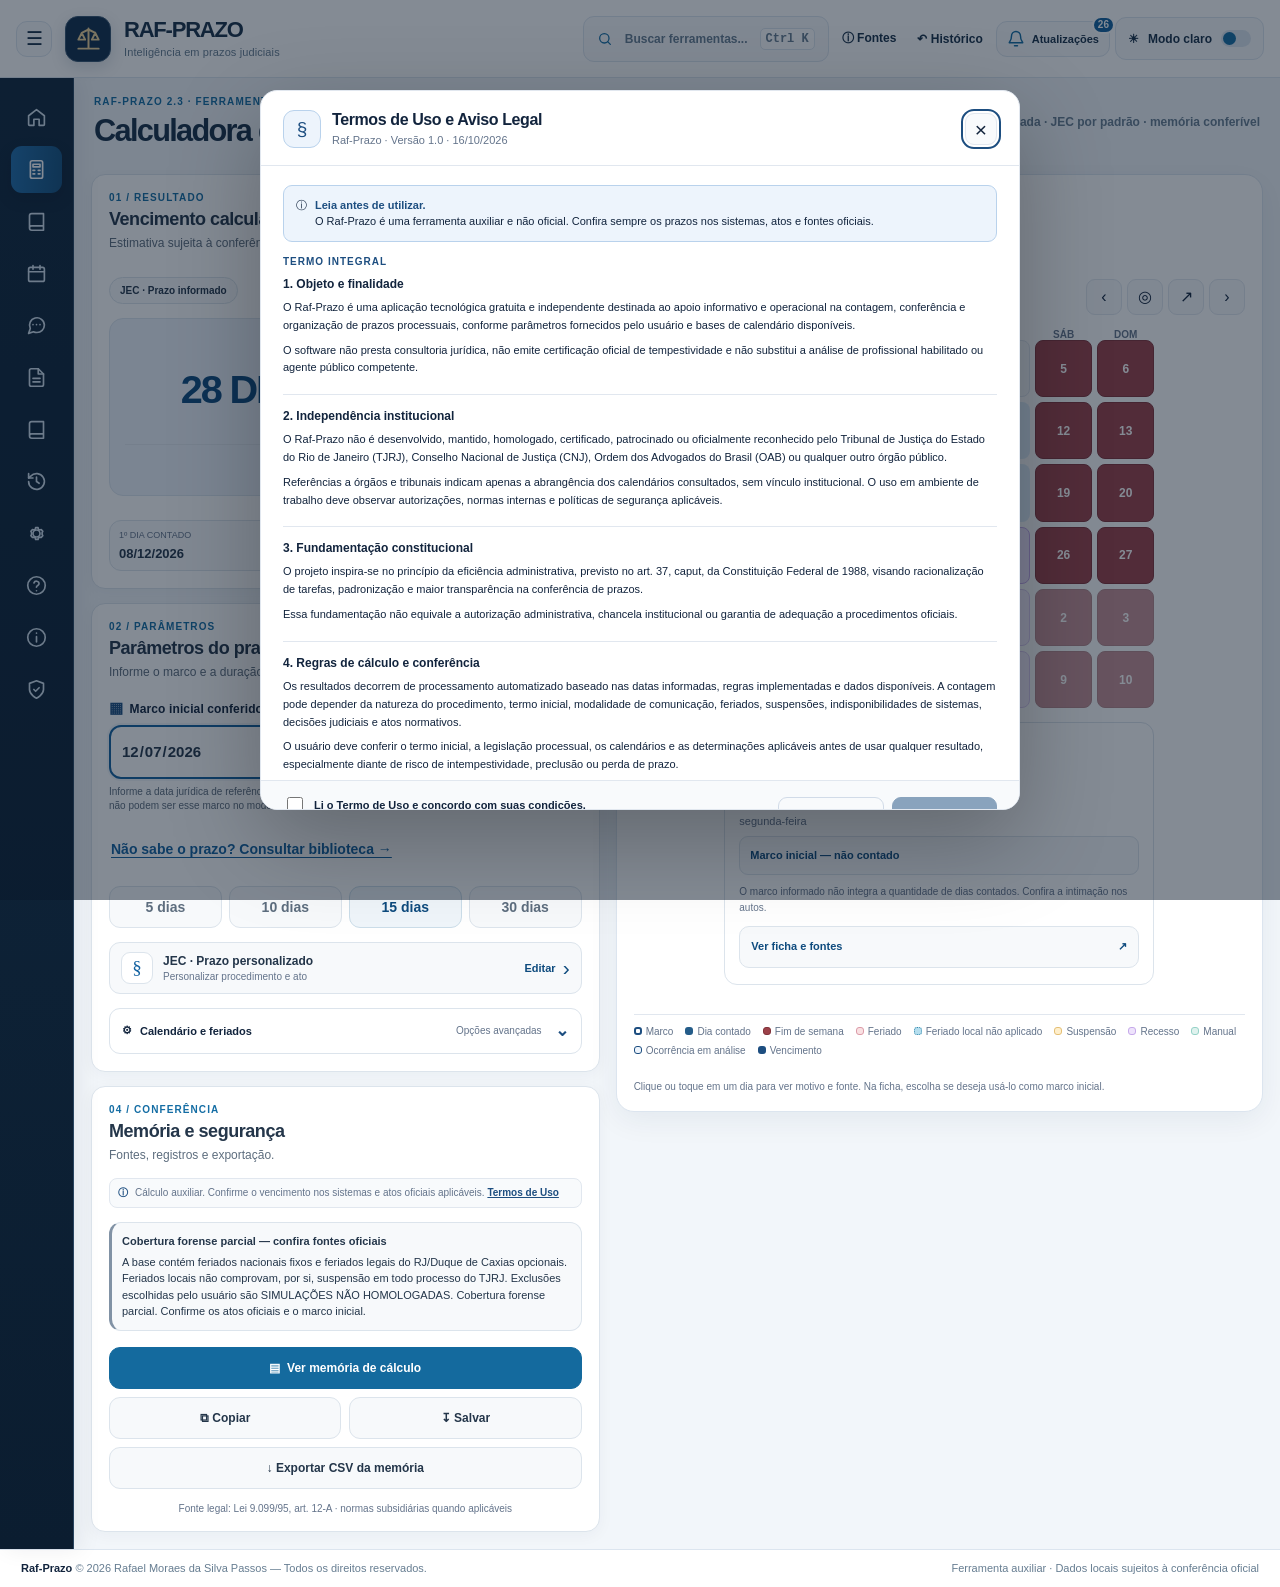
==== index.html @ c12be254 "chore: atualizar calendario judicial" ====
<!doctype html>
<html lang="pt-BR" data-theme="light">
<head>
<meta charset="utf-8">
<meta name="viewport" content="width=device-width, initial-scale=1">
<meta name="theme-color" id="themeColor" content="#f5f7fb">
<meta name="description" content="Raf-Prazo: calculadora auxiliar de prazos judiciais com feriados locais gratuitos, calendário e memória de cálculo.">
<title>Raf-Prazo 2.3 | Calculadora Jurídica e Calendário</title>
<script>try{document.documentElement.dataset.theme=localStorage.getItem('raf-prazo:theme')==='dark'?'dark':'light'}catch(_){}</script>
<style>
:root{font-family:Inter,-apple-system,BlinkMacSystemFont,'Segoe UI',sans-serif;color-scheme:light;--bg:#f4f6fa;--paper:#fff;--paper2:#f8fafc;--nav:#fff;--text:#12243d;--muted:#64748b;--soft:#8794a7;--line:#e1e7ef;--line2:#d1dbe8;--accent:#1d4e80;--accent2:#113c69;--accentbg:#edf4fc;--accentline:#b9d2ec;--ok:#18705f;--okbg:#e8f6f1;--warn:#8d5a11;--warnbg:#fff5df;--error:#a34046;--badbg:#fff0ef;--count:#dfeefa;--countink:#245c89;--weekend:#f0f2f5;--weekendink:#586879;--result:#f3f7fc;--shadow:0 7px 30px rgba(29,54,83,.055);--shade:rgba(11,25,42,.50)}
:root[data-theme="dark"]{color-scheme:dark;--bg:#0b1625;--paper:#132438;--paper2:#182b42;--nav:#101f32;--text:#eaf2fd;--muted:#b1c2d5;--soft:#869eb8;--line:#2a415a;--line2:#365372;--accent:#a6cbff;--accent2:#90bcf4;--accentbg:#183852;--accentline:#3d6185;--ok:#91dfc9;--okbg:#1a413e;--warn:#f6ca81;--warnbg:#433523;--error:#ffb2b7;--badbg:#402f39;--count:#1f4058;--countink:#b9ddfb;--weekend:#263545;--weekendink:#bdcad7;--result:#192f49;--shadow:0 10px 35px rgba(0,0,0,.10);--shade:rgba(0,5,14,.72)}
*{box-sizing:border-box}html,body{margin:0;min-height:100%;}body{background:var(--bg);color:var(--text);font-size:13px}button,input,select,textarea{font:inherit}button{cursor:pointer}button:disabled{opacity:.5;cursor:not-allowed}button:focus-visible,input:focus-visible,select:focus-visible,textarea:focus-visible,a:focus-visible{outline:2px solid var(--accent);outline-offset:2px}a{color:var(--accent)}h1,h2,h3,p{margin-top:0}h1{font-size:19px;letter-spacing:-.045em;margin-bottom:4px}h2{font-size:16px;letter-spacing:-.02em;margin-bottom:4px}p{line-height:1.45}.app{min-height:100dvh;display:grid;grid-template-columns:185px minmax(0,1fr);grid-template-rows:68px minmax(0,1fr) 36px}.header{grid-column:1/-1;display:flex;align-items:center;justify-content:space-between;padding:0 24px;background:var(--paper);border-bottom:1px solid var(--line);gap:10px}.brand{display:flex;gap:12px;align-items:center;min-width:0}.logo{width:37px;height:37px;display:grid;place-items:center;background:var(--accentbg);border:1px solid var(--accentline);border-radius:11px;color:var(--accent);font-size:21px;font-weight:800}.brand strong{display:block;font-size:22px;letter-spacing:-.055em;line-height:1.05}.brand small{font-size:11px;color:var(--muted)}.header-actions{display:flex;align-items:center;gap:11px}.tiny-action{border:0;background:transparent;color:var(--muted);font-size:12px;font-weight:600;padding:8px;white-space:nowrap}.tiny-action:hover{color:var(--accent)}.theme{border:1px solid var(--line2);background:var(--paper2);border-radius:11px;padding:8px 12px;display:flex;align-items:center;gap:9px;color:var(--text);font-size:12px;font-weight:680}.switch{width:30px;height:17px;padding:2px;border-radius:12px;background:var(--line2)}.knob{display:block;height:13px;width:13px;border-radius:50%;background:var(--accent);transition:transform .2s}[data-theme="dark"] .knob{transform:translateX(13px)}.sidebar{background:var(--nav);border-right:1px solid var(--line);display:flex;flex-direction:column;padding:17px 10px;gap:6px}.nav-label{font-size:10px;color:var(--soft);font-weight:750;letter-spacing:.11em;padding:12px 12px 5px}.nav-link{width:100%;display:flex;align-items:center;gap:11px;border:0;background:transparent;color:var(--muted);border-radius:10px;padding:12px;text-align:left;font-size:12px;font-weight:650}.nav-link.active{background:var(--accent);color:#fff}.nav-link:not(.active):hover{background:var(--accentbg);color:var(--accent)}.nav-icon{font-size:17px;width:19px;text-align:center}.sidebar-bottom{margin-top:auto;padding:10px 9px;color:var(--muted);font-size:10px;line-height:1.6}.sidebar-bottom strong{display:block;color:var(--accent);margin-bottom:5px}.content{min-width:0;min-height:0;padding:15px 16px 13px;display:flex;flex-direction:column;gap:11px}.intro{display:flex;align-items:center;justify-content:space-between;min-height:31px;gap:12px}.intro h1{margin:0;font-size:17px}.intro .hint{font-size:11px;color:var(--muted)}.workspace{flex:1;min-height:0;display:grid;grid-template-columns:minmax(252px,.88fr) minmax(342px,1.27fr) minmax(255px,.95fr);gap:12px}.panel{min-height:0;min-width:0;background:var(--paper);border:1px solid var(--line);border-radius:14px;box-shadow:var(--shadow);padding:18px;display:flex;flex-direction:column;gap:12px}.panel-head{display:flex;align-items:flex-start;justify-content:space-between;gap:10px}.icon-head{font-size:23px;color:var(--accent);line-height:1}.subtitle{font-size:11px;color:var(--muted);margin:0;line-height:1.4}.label{font-weight:700;color:var(--text);font-size:11px;display:block;margin-bottom:6px}.field{min-width:0}.field-grid{display:grid;grid-template-columns:1.1fr .9fr;gap:10px}.input,.select{height:39px;width:100%;border:1px solid var(--line2);border-radius:9px;background:var(--paper2);color:var(--text);padding:0 10px;min-width:0}.input[type=date]{font-size:12px}.select{font-size:12px}.quick{display:grid;grid-template-columns:repeat(4,1fr);gap:7px}.pill{background:var(--paper2);border:1px solid var(--line2);color:var(--muted);font-weight:650;border-radius:8px;padding:8px 5px;min-width:0}.pill.active{color:var(--accent);background:var(--accentbg);border-color:var(--accentline)}.section-divider{height:1px;background:var(--line);flex:none}.subhead{display:flex;align-items:center;justify-content:space-between;gap:8px}.subhead strong{font-size:12px}.select-grid{display:grid;grid-template-columns:75px minmax(0,1fr);gap:9px}.sync{width:100%;border:1px solid var(--accentline);color:var(--accent);background:var(--accentbg);border-radius:8px;min-height:35px;font-weight:720;font-size:12px}.sync:hover{filter:brightness(.98)}.status{padding:10px 11px;border-radius:9px;background:var(--paper2);border:1px solid var(--line);font-size:11px;line-height:1.48;color:var(--muted)}.status strong{color:var(--text)}.status[data-tone="good"]{background:var(--okbg);border-color:transparent}.status[data-tone="warn"]{background:var(--warnbg);border-color:transparent}.checks{display:grid;gap:10px}.check{display:flex;align-items:flex-start;gap:9px;color:var(--text);font-size:11px;line-height:1.35}.check input{accent-color:var(--accent);margin:0;flex:none;width:15px;height:15px}.settings-button{border:0;background:transparent;color:var(--accent);font-size:11px;font-weight:750;text-align:left;padding:4px 0}.panel-grow{margin-top:auto}.cal-toolbar{display:flex;justify-content:space-between;align-items:center;gap:10px}.cal-toolbar h2{font-size:17px;text-transform:capitalize;margin:0}.cal-nav{display:flex;gap:5px}.cal-nav button{width:29px;height:29px;border:1px solid var(--line);background:var(--paper2);color:var(--text);border-radius:8px;font-size:16px}.weekdays,.calendar{display:grid;grid-template-columns:repeat(7,minmax(0,1fr));gap:5px}.weekdays span{text-align:center;font-size:10px;color:var(--muted);font-weight:750}.calendar{min-height:260px;flex:1;grid-template-rows:repeat(6,minmax(0,1fr))}.day{background:var(--paper2);color:var(--text);border:1px solid var(--line);border-radius:8px;padding:1px;display:flex;flex-direction:column;align-items:center;justify-content:center;gap:1px;font-weight:670;font-size:12px;min-width:0;min-height:0}.day.other{opacity:.34}.day.blocked{background:var(--weekend);border-color:transparent;color:var(--weekendink)}.day.counted{background:var(--count);border-color:transparent;color:var(--countink)}.day.origin{outline:2px solid var(--accent);outline-offset:-2px}.day.due{background:var(--accent);color:#fff;border-color:var(--accent);font-weight:800}.day small{font-size:8px;font-weight:750;letter-spacing:.02em;white-space:nowrap}.day:hover{border-color:var(--accent)}.legend{display:flex;flex-wrap:wrap;gap:6px 12px;color:var(--muted);font-size:10px}.marker{width:8px;height:8px;display:inline-block;border-radius:3px;background:var(--countink);margin-right:4px}.marker.due{background:var(--accent)}.marker.off{background:var(--weekendink)}.marker.init{border:2px solid var(--accent);background:transparent}.cal-note{margin:0;font-size:10px;color:var(--muted)}.result-block{border:1px solid var(--line);border-radius:12px;background:var(--result);padding:17px 12px;text-align:center}.eyebrow{text-transform:uppercase;letter-spacing:.10em;font-size:9px;font-weight:760;color:var(--muted)}.due-date{color:var(--accent2);font-size:clamp(21px,2.1vw,32px);font-weight:800;letter-spacing:-.055em;line-height:1.2;margin:9px 0 3px;white-space:nowrap}.weekday{font-size:13px;color:var(--text);text-transform:capitalize}.pill-info{font-size:11px;font-weight:700;padding:8px 0;margin-top:12px;border-top:1px solid var(--line)}.insights{display:grid;grid-template-columns:1fr 1fr;gap:8px}.insight{border:1px solid var(--line);border-radius:10px;padding:9px;background:var(--paper2)}.insight label{font-size:9px;color:var(--muted);display:block;margin-bottom:5px}.insight strong{font-size:13px;white-space:nowrap}.notice{background:var(--accentbg);border:1px solid var(--accentline);border-radius:10px;padding:10px;font-size:11px;color:var(--text);line-height:1.45}.notice.warn{background:var(--warnbg);border:0}.notice b{display:block;margin-bottom:4px;font-size:11px}.result-actions{display:grid;gap:8px}.btn{min-height:38px;border-radius:9px;border:1px solid var(--line2);color:var(--text);font-weight:720;background:var(--paper2);padding:9px 12px;font-size:12px}.btn.primary{background:var(--accent);color:#fff;border-color:var(--accent)}.btn.primary:hover{filter:brightness(1.09)}.btn-row{display:grid;grid-template-columns:1fr 1fr;gap:8px}.footer{grid-column:1/-1;border-top:1px solid var(--line);background:var(--paper);display:flex;align-items:center;justify-content:space-between;padding:0 21px;font-size:10px;color:var(--muted);gap:10px}.footer strong{color:var(--text)}dialog{background:var(--paper);color:var(--text);border:1px solid var(--line);border-radius:14px;box-shadow:0 30px 90px rgba(0,0,0,.26);padding:18px;width:min(670px,calc(100vw - 26px));max-height:86dvh}dialog::backdrop{background:var(--shade)}.dialog-body{display:flex;flex-direction:column;gap:12px;max-height:calc(86dvh - 38px)}.dialog-top{display:flex;align-items:flex-start;justify-content:space-between;gap:8px}.dialog-top p{font-size:11px;color:var(--muted);margin:3px 0 0}.close{border:1px solid var(--line);background:var(--paper2);color:var(--text);width:29px;height:29px;border-radius:8px}.dialog-scroll{overflow:auto;min-height:50px;border:1px solid var(--line);border-radius:10px}.mem-header,.mem-row{display:grid;grid-template-columns:52px 105px minmax(0,1fr);padding:8px 10px;gap:9px;font-size:11px;border-bottom:1px solid var(--line)}.mem-header{background:var(--paper2);font-weight:800;color:var(--muted);position:sticky;top:0}.mem-row:last-child{border-bottom:0}.mem-row span:first-child{color:var(--accent);font-weight:760}.muted{font-size:11px;color:var(--muted);line-height:1.5}.dialog-end{display:flex;justify-content:flex-end;gap:8px;flex-wrap:wrap}.textarea{width:100%;min-height:100px;background:var(--paper2);color:var(--text);border:1px solid var(--line2);border-radius:9px;padding:11px;font-size:12px;resize:vertical}.history-entry{padding:11px;display:flex;align-items:center;justify-content:space-between;gap:10px;border-bottom:1px solid var(--line)}.history-entry:last-child{border:0}.history-entry strong{display:block}.history-entry small{color:var(--muted)}.error{color:var(--error);font-size:11px}.source-list{display:grid;gap:8px}.source-item{border:1px solid var(--line);border-radius:9px;padding:11px;font-size:12px}.source-item small{display:block;color:var(--muted);margin-top:4px}.code-input{display:grid;grid-template-columns:1fr auto;gap:8px}.info-strip{font-size:10px;color:var(--muted);text-align:center}@media(max-height:780px) and (min-width:1061px){.app{grid-template-rows:58px minmax(0,1fr) 31px}.header{padding:0 18px}.content{padding:11px 13px;gap:8px}.panel{padding:13px;gap:9px}.calendar{min-height:200px}.input,.select{height:34px}.sync{min-height:31px}.quick .pill{padding:5px 4px}.result-block{padding:12px 10px}.result-actions .btn{min-height:34px}.notice{padding:8px}.checks{gap:7px}.insight{padding:7px}.sidebar{padding-top:10px}.nav-link{padding:10px}.brand strong{font-size:20px}}@media(max-width:1250px) and (min-width:1061px){.app{grid-template-columns:155px minmax(0,1fr)}.workspace{grid-template-columns:minmax(230px,.9fr) minmax(310px,1.25fr) minmax(230px,.95fr);gap:9px}.panel{padding:12px}.content{padding:11px}.due-date{font-size:23px}}@media(max-width:1060px){.app{grid-template-columns:1fr;grid-template-rows:60px auto 38px}.sidebar{display:none}.header{grid-column:1}.content{padding:13px}.workspace{grid-template-columns:repeat(2,minmax(0,1fr))}.panel:last-child{grid-column:1/-1}.calendar{height:315px;flex:none}.footer{grid-column:1}.intro h1{font-size:16px}}@media(max-width:650px){.app{grid-template-rows:62px auto auto}.header{padding:0 12px}.brand strong{font-size:19px}.brand small{font-size:9px}.tiny-action{display:none}.header-actions{gap:5px}.theme{padding:7px 8px}.theme .theme-text{display:none}.content{padding:11px}.workspace{display:flex;flex-direction:column}.panel{padding:14px}.calendar{height:310px}.intro .hint{display:none}.footer{flex-wrap:wrap;padding:9px 15px;gap:4px}.panel:last-child{grid-column:auto}}@media(prefers-reduced-motion:reduce){.knob{transition:none}}@media print{body{background:#fff;color:#000}.header,.sidebar,.content,.footer{display:none!important}dialog:not([open]){display:none!important}dialog[open]{position:static;width:100%;max-height:none;border:0;box-shadow:none}dialog::backdrop{display:none}.dialog-body,.dialog-scroll{max-height:none;overflow:visible}.close,.dialog-end{display:none}}
.calendar-due-banner{display:flex;align-items:center;justify-content:space-between;gap:10px;background:var(--accentbg);border:1px solid var(--accentline);border-left:5px solid var(--accent);border-radius:11px;padding:10px 13px;flex:none}.calendar-due-banner>div{display:flex;flex-direction:column;gap:2px;min-width:0}.calendar-due-label{font-size:10px;font-weight:800;letter-spacing:.07em;color:var(--accent)}#calendarDue{font-size:clamp(20px,2.2vw,30px);font-weight:850;line-height:1.13;letter-spacing:-.04em;color:var(--text);white-space:nowrap}.calendar-due-weekday{font-size:11px;color:var(--muted)}.calendar-due-tag{font-size:9px;font-weight:800;color:var(--accent);border:1px solid var(--accentline);border-radius:20px;padding:5px 7px}@media(max-width:1250px){.calendar-due-tag{display:none}}@media(max-height:780px) and (min-width:1061px){.calendar-due-banner{padding:7px 10px}#calendarDue{font-size:22px}.calendar-due-label{font-size:9px}}

/* Menu retrátil: inicia fechado; expande sem cobrir o calendário no desktop. */
.app{grid-template-columns:60px minmax(0,1fr);transition:grid-template-columns .2s ease}
.app.menu-open{grid-template-columns:185px minmax(0,1fr)}
.menu-toggle{display:grid;place-items:center;width:36px;height:36px;flex:none;border:1px solid var(--line2);background:var(--paper2);color:var(--text);border-radius:9px;font-size:19px;line-height:1}
.menu-toggle:hover{background:var(--accentbg);color:var(--accent)}
.sidebar{overflow:hidden}
.sidebar .nav-label,.sidebar .sidebar-bottom,.sidebar .nav-text{display:none}
.sidebar .nav-link{justify-content:center;padding:11px 7px}
.sidebar .nav-icon{flex:none}
.app.menu-open .sidebar .nav-label,.app.menu-open .sidebar .sidebar-bottom,.app.menu-open .sidebar .nav-text{display:block}
.app.menu-open .sidebar .nav-link{justify-content:flex-start;padding:11px 12px}
@media (max-width:1250px) and (min-width:1061px){.app{grid-template-columns:60px minmax(0,1fr)}.app.menu-open{grid-template-columns:155px minmax(0,1fr)}}
@media (max-width:1060px){
 .app,.app.menu-open{grid-template-columns:minmax(0,1fr)}
 .sidebar{display:flex;position:fixed;top:60px;bottom:0;left:0;width:240px;z-index:40;box-shadow:var(--shadow);transform:translateX(-105%);transition:transform .2s ease}
 .app.menu-open .sidebar{transform:translateX(0)}
 .app.menu-open .sidebar .nav-label,.app.menu-open .sidebar .sidebar-bottom,.app.menu-open .sidebar .nav-text{display:block}
 .app.menu-open .sidebar .nav-link{justify-content:flex-start}
 .app.menu-open .content:before{content:"";position:fixed;inset:60px 0 0;background:var(--shade);z-index:35}
}
@media (max-width:650px){.sidebar{top:62px}.app.menu-open .content:before{top:62px}}
@media (prefers-reduced-motion:reduce){.app,.sidebar{transition:none}}
@media print{.menu-toggle{display:none!important}}

/* Judicial Light: dias indisponíveis com preenchimento visível. */
:root:not([data-theme="dark"]) .calendar .day.blocked {
  background: #f0f2f5;
  border: 1px solid #d8e0e8;
  color: #526475;
  box-shadow: none;
}
:root:not([data-theme="dark"]) .calendar .day.blocked:hover {
  background: #e8edf2;
  border-color: #aebfce;
}
:root:not([data-theme="dark"]) .calendar .day.blocked.other {
  opacity: .58;
}
:root:not([data-theme="dark"]) .legend .marker.off {
  background: #d7dfe7;
  border: 1px solid #a5b4c3;
}

/* Raf-Prazo 2.1 / Etapa 1: classificacao visual; nao modifica o motor de contagem. */
:root{--raf-holiday-bg:#f9e0e2;--raf-holiday-ink:#9b3145;--raf-holiday-border:#db9ba8;--raf-susp-bg:#ffefcc;--raf-susp-ink:#885c0e;--raf-susp-border:#e4bf75;--raf-recess-bg:#eee3fc;--raf-recess-ink:#6946a0;--raf-recess-border:#c6a9ea;--raf-manual-bg:#dff2ee;--raf-manual-ink:#166b60;--raf-manual-border:#95d2c7}
:root[data-theme="dark"]{--raf-holiday-bg:#542a35;--raf-holiday-ink:#ffd6dd;--raf-holiday-border:#995263;--raf-susp-bg:#493a21;--raf-susp-ink:#ffe0a0;--raf-susp-border:#92723e;--raf-recess-bg:#3a2f56;--raf-recess-ink:#e3d6ff;--raf-recess-border:#7661a8;--raf-manual-bg:#214440;--raf-manual-ink:#c3f4e9;--raf-manual-border:#4b8b80}
.calendar .day.blocked.raf-holiday:not(.due){background:var(--raf-holiday-bg);color:var(--raf-holiday-ink);border:1px solid var(--raf-holiday-border)}
.calendar .day.blocked.raf-suspension:not(.due){background:var(--raf-susp-bg);color:var(--raf-susp-ink);border:1px solid var(--raf-susp-border)}
.calendar .day.blocked.raf-recess:not(.due){background:var(--raf-recess-bg);color:var(--raf-recess-ink);border:1px solid var(--raf-recess-border)}
.calendar .day.blocked.raf-manual:not(.due){background:var(--raf-manual-bg);color:var(--raf-manual-ink);border:1px solid var(--raf-manual-border)}
.calendar .day.blocked.raf-weekend:not(.due){background:var(--weekend);color:var(--weekendink);border:1px solid var(--line2)}
/* Preserva prioridade visual de vencimento e marco inicial. */
.calendar .day.due{background:var(--accent);color:#fff;border-color:var(--accent)}
.legend .marker.raf-weekend{background:var(--weekendink)}
.legend .marker.raf-holiday{background:var(--raf-holiday-bg);border:1px solid var(--raf-holiday-border)}
.legend .marker.raf-suspension{background:var(--raf-susp-bg);border:1px solid var(--raf-susp-border)}
.legend .marker.raf-recess{background:var(--raf-recess-bg);border:1px solid var(--raf-recess-border)}
.legend .marker.raf-manual{background:var(--raf-manual-bg);border:1px solid var(--raf-manual-border)}

/* RAF-PRAZO — PREVIA VISUAL: MODAIS INSTITUCIONAL E NOVIDADES */
.news-trigger{position:relative;display:inline-flex;align-items:center;justify-content:center;gap:7px;min-width:38px;height:36px;padding:0 10px;border:1px solid var(--line2);border-radius:10px;background:var(--paper2);color:var(--text);transition:background .16s,border-color .16s}
.news-trigger:hover,.news-trigger:focus-visible{background:var(--accentbg);border-color:var(--accentline)}
.news-trigger svg{width:18px;height:18px;stroke:currentColor;stroke-width:1.9;fill:none;stroke-linecap:round;stroke-linejoin:round}
.news-dot{position:absolute;top:-6px;right:-6px;display:grid;place-items:center;min-width:18px;height:18px;padding:0 4px;background:#b4484b;border:2px solid var(--paper);border-radius:20px;color:white;font-size:10px;font-weight:800}
.news-dot[hidden]{display:none}
.news-label{font-size:11px;font-weight:700;color:var(--muted)}
.raf-modal{width:min(570px,calc(100vw - 24px));padding:0;max-height:min(86dvh,720px);overflow:hidden;border-radius:17px}
.raf-modal-inner{display:flex;flex-direction:column;min-height:0;max-height:min(86dvh,720px)}
.raf-modal-head{display:flex;align-items:center;justify-content:space-between;gap:12px;padding:19px 22px 16px;border-bottom:1px solid var(--line)}
.raf-modal-heading{display:flex;align-items:center;gap:11px;min-width:0}
.raf-modal-emblem{display:grid;place-items:center;flex:none;width:38px;height:38px;border:1px solid var(--accentline);border-radius:11px;background:var(--accentbg);color:var(--accent);font-size:19px}
.raf-modal-heading h2{font-size:16px;line-height:1.25;margin:0 0 3px;letter-spacing:-.025em}
.raf-modal-heading p{margin:0;font-size:11px;color:var(--muted)}
.raf-modal-content{overflow:auto;padding:19px 22px;min-height:0}
.raf-modal-footer{display:flex;align-items:center;justify-content:space-between;gap:12px;padding:13px 22px;border-top:1px solid var(--line);background:var(--paper2)}
.raf-modal-footer small{color:var(--muted);font-size:10px;line-height:1.45}
.raf-modal-close{display:grid;place-items:center;width:32px;height:32px;flex:none;border:1px solid var(--line);border-radius:9px;background:var(--paper2);color:var(--text);font-size:21px;line-height:1}
.raf-modal-kicker{font-size:10px;letter-spacing:.1em;text-transform:uppercase;font-weight:800;color:var(--accent);margin:0 0 10px}
.raf-legal-quote{border-left:3px solid var(--accent);background:var(--accentbg);padding:13px 15px;border-radius:0 9px 9px 0;margin:0 0 16px;line-height:1.6;font-size:12px}
.raf-modal-content p{font-size:12px;line-height:1.65;margin:0 0 13px}
.raf-legal-grid{display:grid;grid-template-columns:repeat(2,minmax(0,1fr));gap:9px;margin:14px 0 16px}
.raf-legal-card{border:1px solid var(--line);border-radius:10px;padding:11px;background:var(--paper2)}
.raf-legal-card b{display:block;font-size:11px;margin-bottom:4px}.raf-legal-card span{font-size:11px;color:var(--muted);line-height:1.45}
.raf-disclaimer{padding:11px 12px;background:var(--warnbg);border-radius:9px;color:var(--text);font-size:11px;line-height:1.55;margin-top:10px}
.raf-meta{padding-top:12px;margin-top:12px;border-top:1px solid var(--line);font-size:11px;color:var(--muted);line-height:1.7}
.raf-meta strong{color:var(--text)}
.raf-tabs{display:flex;gap:3px;padding:10px 16px 0;border-bottom:1px solid var(--line);flex:none;overflow-x:auto;overscroll-behavior-x:contain;scrollbar-width:thin}
.raf-tab{min-width:110px;flex:0 0 auto;min-height:44px;border:0;border-bottom:2px solid transparent;background:transparent;color:var(--muted);font-size:11px;font-weight:750;padding:10px 3px;white-space:nowrap;text-align:center}
.raf-tab[aria-selected="true"]{color:var(--accent);border-bottom-color:var(--accent)}
.raf-tab-panel[hidden]{display:none}
.raf-list-toolbar{display:flex;justify-content:space-between;align-items:center;gap:8px;flex-wrap:wrap;margin-bottom:9px}
.raf-list-toolbar label{font-size:11px;font-weight:750;display:flex;align-items:center;gap:6px}
.raf-list-toolbar select{padding:9px 6px;min-height:36px;max-width:110px;border:1px solid var(--line);border-radius:7px;background:var(--paper);color:var(--text)}
.raf-list-actions{display:flex;gap:6px;flex-wrap:wrap}
.raf-list-actions .btn,.raf-item-dismiss{font-size:11px;padding:8px 10px;min-height:35px}
.raf-list-hint{margin:6px 0 15px!important}
.raf-item-dismiss{margin-top:10px;border:1px solid var(--line);border-radius:7px;background:var(--paper2);color:var(--muted);cursor:pointer}
.raf-technical-details{margin-top:14px;border:1px solid var(--line);border-radius:9px;padding:10px}
.raf-technical-details summary{cursor:pointer;font-size:12px;font-weight:700;color:var(--accent);padding:5px}
.raf-technical-details #rafCandidatesList{margin-top:10px}
.raf-update-modal .raf-modal-content{scrollbar-gutter:stable}
.raf-update-modal .raf-event{margin-bottom:11px}
.raf-demo-ribbon{display:flex;gap:8px;align-items:flex-start;border:1px solid var(--accentline);background:var(--accentbg);border-radius:9px;padding:11px 12px;margin-bottom:14px;font-size:11px;line-height:1.5}
.raf-demo-ribbon b{color:var(--accent)}
.raf-event{border:1px solid var(--line);border-radius:12px;overflow:hidden}
.raf-event-top{display:flex;align-items:center;justify-content:space-between;gap:8px;padding:13px 14px;border-bottom:1px solid var(--line)}
.raf-event-top b{font-size:12px}
.raf-state{display:inline-block;background:var(--warnbg);color:var(--warn);border-radius:99px;padding:4px 9px;font-size:10px;font-weight:750;white-space:nowrap}
.raf-event-body{padding:13px 14px}
.raf-event-body p{margin:0 0 10px;font-size:12px}
.raf-event-meta{display:grid;grid-template-columns:115px minmax(0,1fr);gap:7px 9px;font-size:11px;line-height:1.5}
.raf-event-meta span:nth-child(odd){color:var(--muted)}
.raf-sync-row{display:flex;justify-content:space-between;align-items:flex-start;gap:15px;padding:12px 0;border-bottom:1px solid var(--line);font-size:12px}
.raf-sync-row:last-child{border-bottom:0}.raf-sync-row span{color:var(--muted)}.raf-sync-row strong{text-align:right;font-size:11px}
.raf-small-note{font-size:11px!important;color:var(--muted);margin:12px 0 0!important}
.raf-plain-link{font-size:11px;font-weight:700;color:var(--accent);text-decoration:none}.raf-plain-link:hover{text-decoration:underline}
@media(max-width:650px){.news-label{display:none}.news-trigger{padding:0 8px}.raf-modal-head{padding:15px}.raf-modal-content{padding:15px}.raf-modal-footer{padding:12px 15px}.raf-tabs{padding-left:12px;padding-right:12px}.raf-legal-grid{grid-template-columns:1fr}.raf-event-meta{grid-template-columns:92px minmax(0,1fr)}}
@media print{.raf-modal:not([open]){display:none!important}}


/* Integração jurídica — versão 1.0 */
.raf-inline-legal{display:flex;align-items:flex-start;gap:7px;padding:7px 8px;border:1px solid var(--line);border-radius:8px;color:var(--muted);font-size:10px;line-height:1.4;background:var(--paper2)}
.raf-inline-legal span:first-child{font-weight:800;color:var(--accent)}
.raf-inline-legal button{border:0;background:transparent;color:var(--accent);text-decoration:underline;font:inherit;font-weight:750;cursor:pointer;padding:0}
.raf-terms-dialog{width:min(760px,calc(100vw - 26px))}
.raf-terms-dialog .raf-modal-inner{max-height:calc(88dvh - 36px)}
.raf-term-section{margin:0 0 14px;padding-bottom:10px;border-bottom:1px solid var(--line)}
.raf-term-section h3{font-size:12px;color:var(--text);margin:0 0 8px;letter-spacing:0}
.raf-term-section p{font-size:11px;line-height:1.62;margin:0 0 7px}
.raf-terms-footer{flex-wrap:wrap;align-items:center}
.raf-consent{flex:1 1 280px;min-width:0}
.raf-consent-label{display:flex;align-items:center;gap:8px;font-size:11px;font-weight:650;line-height:1.4}
.raf-consent-label input{accent-color:var(--accent);width:16px;height:16px;flex:none}
.raf-consent-note{display:block;color:var(--muted);font-size:9px;margin:5px 0 0 24px;line-height:1.4}
.raf-terms-actions{display:flex;gap:8px;flex-wrap:wrap;justify-content:flex-end}
.raf-terms-actions .btn{min-height:35px}
.raf-access-gate{position:fixed;inset:0;z-index:20000;display:grid;place-items:center;background:var(--bg);padding:20px}
.raf-access-gate[hidden]{display:none}
.raf-access-card{width:min(410px,100%);padding:30px;border:1px solid var(--line);background:var(--paper);border-radius:16px;box-shadow:var(--shadow);display:flex;flex-direction:column;align-items:flex-start;gap:12px}
.raf-access-card h2{margin:0}.raf-access-card p{margin:0;color:var(--muted)}
@media(max-width:650px){.raf-terms-footer{display:block}.raf-terms-actions{margin-top:12px;justify-content:stretch}.raf-terms-actions .btn{flex:1}}


/* Central de Atualizações — visual premium compacto, sem integração fictícia */
.raf-update-modal{width:min(650px,calc(100vw - 24px))}
.raf-update-modal .raf-modal-inner{max-height:min(88dvh,760px)}
.raf-section-kicker{font-size:10px;font-weight:800;text-transform:uppercase;letter-spacing:.095em;color:var(--muted);margin:15px 0 9px}
.raf-update-history{margin-top:16px;border-top:1px solid var(--line);padding-top:3px}
.raf-update-history p{font-size:11px;line-height:1.6;color:var(--muted);margin:0}
.raf-source-card{border:1px solid var(--line);border-radius:11px;padding:13px 14px;margin:0 0 10px;background:var(--paper2)}
.raf-source-title{display:flex;align-items:flex-start;gap:11px;margin-bottom:12px}
.raf-source-title strong{font-size:12px;display:block;line-height:1.35}
.raf-source-title small{font-size:10px;color:var(--muted);display:block;margin-top:4px;line-height:1.5}
.raf-source-icon{display:grid;place-items:center;flex:none;width:30px;height:30px;border-radius:8px;background:var(--accentbg);color:var(--accent);font-size:16px}
.raf-source-detail{display:grid;grid-template-columns:75px minmax(0,1fr);gap:6px 12px;font-size:10px;line-height:1.5}
.raf-source-detail span{color:var(--muted)}
.raf-source-detail b{font-weight:650}
.raf-source-detail a{color:var(--accent);font-weight:750;text-decoration:underline;text-underline-offset:2px;overflow-wrap:anywhere}
.raf-sync-banner{display:flex;align-items:center;gap:10px;border:1px solid var(--line);background:var(--paper2);padding:12px;border-radius:10px;margin-bottom:8px}
.raf-sync-banner strong{font-size:12px;display:block}
.raf-sync-banner small{display:block;color:var(--muted);font-size:10px;margin-top:4px}
.raf-sync-led{width:9px;height:9px;border-radius:50%;background:var(--muted);flex:none}
@media(max-width:650px){.raf-source-card{padding:11px}.raf-source-detail{grid-template-columns:66px minmax(0,1fr)}}

.raf-event-details summary{padding:10px 14px;cursor:pointer;font-size:11px;font-weight:700;color:var(--accent);min-height:40px}.raf-event-details .raf-event-body{border-top:1px solid var(--line)}.raf-item-dismiss{min-height:39px;margin:0 12px 12px}.raf-update-modal .raf-event{overflow-wrap:anywhere}.raf-list-actions button{min-height:44px}.raf-tabs .raf-tab:focus-visible{outline-offset:-3px}.raf-pending-heading{margin:0 0 6px;font-size:12px}.raf-pending-count{margin:6px 0 10px}.raf-event-details a{overflow-wrap:anywhere}.raf-update-modal .raf-tab-panel{min-width:0}
.raf-event .raf-small-note{margin:9px 0 0}.raf-event .raf-small-note a{font-weight:750}.raf-update-modal .raf-modal-content{scrollbar-width:thin}.raf-update-modal .raf-event{margin-bottom:9px}.raf-update-modal .raf-sync-row{gap:12px}.raf-update-modal .raf-sync-row strong{text-align:right;max-width:57%;overflow-wrap:anywhere}

/* Raf-Prazo 2.1 / Etapa 2 — detalhes acessiveis do dia; sem alterar motor de prazos. */
.raf-day-dialog{width:min(540px,calc(100vw - 24px));max-height:90dvh;border:1px solid var(--line);border-radius:17px;padding:0;background:var(--paper);color:var(--ink);box-shadow:0 18px 65px #0004}
.raf-day-dialog::backdrop{background:rgba(6,17,31,.65)}
.raf-day-inner{padding:20px;max-height:86dvh;overflow-y:auto}
.raf-day-head{display:flex;align-items:flex-start;justify-content:space-between;gap:12px}
.raf-day-head h2{font-size:20px;line-height:1.3;margin:4px 0 0}
.raf-day-kicker{font-size:10px;letter-spacing:.10em;font-weight:800;text-transform:uppercase;color:var(--muted)}
.raf-day-status{display:inline-flex;border-radius:20px;padding:5px 9px;font-size:11px;font-weight:700;background:var(--accentbg);color:var(--accent);margin:15px 0 12px}
.raf-day-list{display:grid;grid-template-columns:minmax(92px,125px) minmax(0,1fr);gap:11px 8px;font-size:12px;line-height:1.55;padding:14px;border:1px solid var(--line);border-radius:12px}
.raf-day-list dt{color:var(--muted)}.raf-day-list dd{margin:0;font-weight:650;overflow-wrap:anywhere}
.raf-day-list a{color:var(--accent);text-decoration:underline;text-underline-offset:2px}
.raf-day-warning{padding:12px 13px;border-radius:10px;background:var(--paper2);color:var(--muted);font-size:11px;line-height:1.6;margin:13px 0}
.raf-day-actions{display:flex;flex-wrap:wrap;justify-content:flex-end;gap:9px}
.raf-day-actions button{min-height:41px}
@media(max-width:520px){.raf-day-inner{padding:16px}.raf-day-list{grid-template-columns:92px minmax(0,1fr)}.raf-day-actions button{flex:1}}


/* Raf-Prazo 2.1 — Etapa 3: relatos de ocorrencias, somente informativos. */
.raf-extra-trigger{margin-top:9px;width:100%;font-weight:720}
.raf-extra-dialog{width:min(650px,calc(100vw - 22px));max-height:88dvh;border-radius:15px;padding:0;color:var(--text);background:var(--paper);border:1px solid var(--line)}
.raf-extra-inner{padding:19px;max-height:86dvh;overflow:auto}
.raf-extra-head{display:flex;justify-content:space-between;gap:12px;align-items:start;border-bottom:1px solid var(--line);padding-bottom:12px;margin-bottom:12px}
.raf-extra-head h2{font-size:18px;line-height:1.3;margin:0}
.raf-extra-warning{padding:11px 12px;border-radius:9px;background:var(--warnbg);font-size:12px;line-height:1.55;margin-bottom:12px}
.raf-extra-fields{display:grid;grid-template-columns:1fr 1fr;gap:12px;margin-bottom:12px}
.raf-extra-fields label{display:flex;flex-direction:column;gap:6px;font-size:11px;color:var(--muted);font-weight:750}
.raf-extra-fields input,.raf-extra-fields select{width:100%;min-width:0;min-height:39px;padding:8px 10px;background:var(--paper2);color:var(--text);border:1px solid var(--line2);border-radius:9px;font-size:13px}
.raf-extra-fields .raf-full{grid-column:1/-1}
.raf-extra-actions{display:flex;flex-wrap:wrap;justify-content:flex-end;gap:9px;margin:12px 0}
.raf-extra-list{display:grid;gap:9px;margin-top:12px}
.raf-extra-card{border:1px solid var(--line);border-radius:10px;padding:11px 12px;background:var(--paper2);font-size:12px;line-height:1.55;overflow-wrap:anywhere}
.raf-extra-card strong{display:block;margin-bottom:3px}
.raf-extra-card small{display:block;color:var(--muted);margin-bottom:5px}
.raf-extra-card a{color:var(--accent);overflow-wrap:anywhere}
.raf-extra-card button{font-size:11px;margin-top:8px}
.raf-extra-note{color:var(--muted);font-size:11px;line-height:1.5;margin-top:6px}
.raf-extra-day{border-top:1px solid var(--line);padding-top:12px;margin-top:12px}
.raf-extra-day[hidden]{display:none}
.raf-extra-day h3{font-size:12px;margin:0 0 8px}
.calendar .day.raf-extra-flag{position:relative}
.calendar .day.raf-extra-flag::after{content:'';position:absolute;width:6px;height:6px;border-radius:100%;background:var(--accent);bottom:3px;left:calc(50% - 3px);box-shadow:0 0 0 1px var(--paper)}
.legend .marker.raf-extra-marker{background:var(--accentbg);border:1px solid var(--accent)}
@media(max-width:560px){.raf-extra-fields{grid-template-columns:1fr}.raf-extra-inner{padding:14px}}

/* Raf-Prazo 2.1 — Etapa 4: historico local rastreavel, sem autenticacao ou imutabilidade. */
.raf-audit-trigger{width:100%;margin-top:8px;text-align:center}
.raf-audit-dialog{width:min(710px,calc(100vw - 20px));max-height:90dvh;border:1px solid var(--line);border-radius:15px;color:var(--text);background:var(--paper);padding:0}
.raf-audit-inner{padding:18px;max-height:87dvh;overflow:auto}
.raf-audit-head{display:flex;align-items:start;justify-content:space-between;gap:10px;border-bottom:1px solid var(--line);padding-bottom:12px}
.raf-audit-head h2{font-size:18px;margin:0}
.raf-audit-note{font-size:12px;line-height:1.55;padding:11px;border-radius:9px;background:var(--paper2);color:var(--muted);margin:12px 0}
.raf-audit-meta{font-size:12px;line-height:1.6;margin:10px 0}
.raf-audit-controls{display:flex;gap:8px;flex-wrap:wrap;margin:11px 0}
.raf-audit-card{border:1px solid var(--line);background:var(--paper2);border-radius:11px;padding:12px;margin:9px 0;overflow-wrap:anywhere}
.raf-audit-card strong{display:block;font-size:12px}.raf-audit-card small{font-size:11px;color:var(--muted);display:block;margin-top:5px}
.raf-audit-card summary{font-size:11px;color:var(--accent);font-weight:750;cursor:pointer;margin-top:6px}
.raf-audit-card pre,.raf-snapshot-pre{font-size:11px;line-height:1.5;white-space:pre-wrap;overflow-wrap:anywhere;background:var(--paper);padding:10px;border-radius:7px;max-height:260px;overflow:auto}
.raf-snapshot-pre{max-height:48vh}
@media(max-width:540px){.raf-audit-inner{padding:14px}.raf-audit-controls .btn{flex:1}.history-entry{flex-wrap:wrap}}

/* Feriados estaduais/municipais da base, não aplicados ao cálculo */
.calendar .day.raf-local-information:not(.blocked){outline:2px dotted #3688ac;outline-offset:-3px;position:relative}
.calendar .day.raf-local-information:not(.blocked)::after{content:"L";position:absolute;top:2px;right:3px;font-size:9px;font-weight:800;color:#3688ac}
.marker.raf-local-information{background:#b5deee;border:1px dotted #3688ac}

/* Raf-Prazo 2.2 — linguagem visual premium discreta, sem alterar o motor de cálculo */
.raf-22-intro{padding:1px 3px 3px;align-items:center}
.raf-22-kicker,.raf-22-eyebrow{display:block;color:var(--muted);font-size:9px;font-weight:850;letter-spacing:.105em;margin-bottom:6px}
.raf-22-intro h1{font-size:clamp(18px,1.65vw,23px);font-weight:780;line-height:1.15;letter-spacing:-.038em}
.raf-22-intro-hint{font-weight:580!important}
.raf-22-parameters,.raf-22-calendar,.raf-22-results{border-color:var(--line);box-shadow:0 6px 24px rgba(26,51,84,.045);border-radius:16px}
.raf-22-profile-chip{display:inline-flex;align-items:center;flex:none;border:1px solid var(--accentline);background:var(--accentbg);color:var(--accent);border-radius:8px;font-size:10px;font-weight:800;padding:7px 9px;letter-spacing:.015em}
.raf-22-setup{display:grid;gap:10px}
.raf-22-select,.raf-22-setup .select{background:var(--paper);height:43px;min-width:0;border-color:var(--line2);font-weight:650}
.raf-22-parameters .label{font-size:11px;letter-spacing:.01em;font-weight:720}
.raf-22-rule{background:var(--paper2);border:1px solid var(--line);border-radius:12px;padding:11px 12px}
.raf-22-rule-top{display:flex;align-items:center;gap:8px;font-size:12px}
.raf-22-rule-mark{width:26px;height:26px;flex:none;display:grid;place-items:center;background:var(--accentbg);border:1px solid var(--accentline);border-radius:7px;color:var(--accent);font-size:16px;font-family:Georgia,serif}
.raf-22-rule p{font-size:10px;color:var(--muted);line-height:1.47;margin:5px 0 0}
.raf-22-rule-foot{display:flex;gap:7px;align-items:center;justify-content:space-between;border-top:1px solid var(--line);padding-top:9px;margin-top:9px;font-size:10px;line-height:1.45;flex-wrap:wrap}
.raf-22-rule-foot span{color:var(--text);font-weight:650}
.raf-22-rule-foot a,.raf-22-source{font-weight:750;text-decoration:none;color:var(--accent)}
.raf-22-rule-foot a:hover,.raf-22-source:hover{text-decoration:underline}
.raf-22-quiet{font-weight:500;color:var(--muted);font-size:10px}
.raf-22-date-grid .input{height:42px;background:var(--paper)}
.raf-22-date-grid .muted{display:block;margin-top:6px;font-size:10px;line-height:1.48}
.raf-22-advanced{background:var(--paper);border:1px solid var(--line);border-radius:11px}
.raf-22-advanced summary{cursor:pointer;padding:11px 13px;min-height:42px;font-size:11px;font-weight:750;color:var(--text);display:flex;align-items:center;justify-content:space-between;gap:6px;list-style:none}
.raf-22-advanced summary::-webkit-details-marker{display:none}
.raf-22-advanced summary:before{content:'+';color:var(--accent);font-size:17px;margin-right:7px}
.raf-22-advanced[open] summary:before{content:'–'}
.raf-22-advanced summary span{font-size:10px;font-weight:550;color:var(--muted);margin-left:auto}
.raf-22-advanced-body{border-top:1px solid var(--line);padding:12px;display:grid;gap:10px}
.raf-22-advanced-body .muted{display:block;font-size:10px;margin-top:5px}
.raf-22-advice{margin:0;font-size:10px;line-height:1.6;color:var(--muted);padding:10px;background:var(--paper2);border-radius:8px}
.raf-22-special{font-size:10px;line-height:1.55;color:var(--muted);background:var(--paper2);border-left:3px solid var(--accentline);border-radius:6px;padding:9px 10px;margin:0}
.raf-22-special[hidden]{display:none}
.raf-22-context{align-self:flex-start;display:inline-flex;background:var(--accentbg);border:1px solid var(--accentline);color:var(--accent);border-radius:30px;padding:6px 10px;font-size:10px;font-weight:780;line-height:1.35}
.raf-22-calendar .calendar-due-banner{border-radius:12px}
.raf-22-results .result-block{border-color:var(--accentline);background:var(--result);border-radius:13px}
@media (min-width:1061px){.content{overflow-y:auto}.workspace{flex:1;align-items:stretch;min-height:0}.raf-22-parameters{min-height:0}}
@media (max-width:650px){.raf-22-intro-hint{display:none}.raf-22-parameters,.raf-22-calendar,.raf-22-results{border-radius:14px}.raf-22-profile-chip{font-size:9px}.raf-22-date-grid{grid-template-columns:1.15fr .85fr}.raf-22-date-grid .muted{font-size:9px}.raf-22-rule-foot{align-items:flex-start;flex-direction:column}.raf-22-advanced summary{flex-wrap:wrap}}

/* Raf-Prazo 2.2.1 — seletor compacto + drawer de configuração: calendário não aumenta de altura */
.raf-22-parameters{min-height:0}
.raf-22-profile-trigger{width:100%;min-height:56px;display:flex;align-items:center;gap:10px;text-align:left;padding:9px 11px;border:1px solid var(--accentline);border-radius:12px;background:var(--accentbg);color:var(--text);transition:border-color .16s ease,background .16s ease,box-shadow .16s ease}
.raf-22-profile-trigger:hover{border-color:var(--accent);box-shadow:0 2px 12px rgba(20,52,83,.07)}
.raf-22-profile-trigger:focus-visible{outline:2px solid var(--accent);outline-offset:2px}
.raf-22-profile-symbol{font-family:Georgia,serif;display:grid;place-items:center;width:32px;height:32px;flex:none;border:1px solid var(--accentline);border-radius:9px;background:var(--paper);color:var(--accent);font-size:19px}
.raf-22-profile-copy{min-width:0;display:flex;flex:1;flex-direction:column;gap:3px}
.raf-22-profile-copy strong{display:block;font-size:12px;font-weight:790;white-space:nowrap;overflow:hidden;text-overflow:ellipsis}
.raf-22-profile-copy>span{display:block;font-size:10px;font-weight:530;color:var(--muted);white-space:nowrap;overflow:hidden;text-overflow:ellipsis}
.raf-22-profile-edit{display:inline-flex;flex:none;align-items:center;gap:7px;color:var(--accent);font-size:11px;font-weight:770}
.raf-22-profile-edit span{font-size:21px;font-weight:400;line-height:1}
.raf-22-drawer{position:fixed;inset:0 0 0 auto;margin:0;width:min(440px,calc(100vw - 16px));height:100dvh;max-height:100dvh;max-width:100vw;padding:0;border:0;border-left:1px solid var(--line);border-radius:19px 0 0 19px;overflow:hidden;background:var(--paper);color:var(--text);box-shadow:-16px 0 70px rgba(8,23,41,.15)}
.raf-22-drawer::backdrop{background:var(--shade)}
.raf-22-drawer-shell{height:100%;min-height:0;display:flex;flex-direction:column}
.raf-22-drawer-header{display:flex;align-items:flex-start;justify-content:space-between;gap:16px;padding:25px 24px 18px;border-bottom:1px solid var(--line);background:var(--paper)}
.raf-22-drawer-header h2{font-size:20px;letter-spacing:-.035em;line-height:1.18;margin:0 0 7px}
.raf-22-drawer-header p{font-size:11px;line-height:1.5;color:var(--muted);margin:0}
.raf-22-drawer-close{width:34px;height:34px;flex:none;display:grid;place-items:center;border:1px solid var(--line);border-radius:10px;background:var(--paper2);color:var(--muted);font-size:23px}
.raf-22-drawer-content{min-height:0;flex:1;overflow-y:auto;overscroll-behavior:contain;padding:23px 24px;display:flex;flex-direction:column;gap:17px}
.raf-22-drawer-content .raf-22-setup{gap:16px}
.raf-22-drawer-content .raf-22-rule{padding:16px;background:var(--paper2)}
.raf-22-drawer-content .raf-22-rule p{font-size:11px;line-height:1.55}
.raf-22-drawer-content .raf-22-rule-foot{font-size:11px}
.raf-22-drawer-content .raf-22-select{height:46px}
.raf-22-drawer-content .raf-22-advanced{flex:none}
.raf-22-drawer-footer{display:flex;align-items:center;justify-content:space-between;gap:12px;padding:14px 24px calc(14px + env(safe-area-inset-bottom,0px));border-top:1px solid var(--line);background:var(--paper)}
.raf-22-drawer-footer>span{font-size:10px;max-width:205px;line-height:1.45;color:var(--muted)}
.raf-22-drawer-footer .btn{min-height:42px;min-width:105px}
@media (min-width:1061px){.content{overflow-y:auto}.workspace{flex:1;min-height:0;align-items:stretch}.raf-22-parameters{min-height:0}}
@media (max-width:650px){
 .raf-22-profile-copy strong{font-size:11px}
 .raf-22-profile-edit{font-size:10px}
 .raf-22-drawer{inset:auto 0 0 0;margin:0;width:100%;height:min(88dvh,780px);max-height:88dvh;border-radius:21px 21px 0 0;border:0;border-top:1px solid var(--line);box-shadow:0 -18px 70px rgba(8,23,41,.22)}
 .raf-22-drawer-header{padding:21px 19px 16px}
 .raf-22-drawer-content{padding:18px 19px;gap:15px}
 .raf-22-drawer-header h2{font-size:19px}
 .raf-22-drawer-footer{padding-left:19px;padding-right:19px}
}
@media(prefers-reduced-motion:reduce){.raf-22-profile-trigger{transition:none}}

/* Raf-Prazo 2.2.2 — resultado antes dos parâmetros, calendário compacto e células quadradas */
.workspace{display:grid;grid-template-columns:minmax(320px,1fr) minmax(330px,.95fr);grid-template-rows:auto auto auto;align-items:start;gap:12px;min-height:0;flex:none}
.workspace>.raf-22-results{grid-column:2;grid-row:1;align-self:start}
.workspace>.raf-22-parameters{grid-column:2;grid-row:2;align-self:start}
.workspace>.raf-22-calendar{grid-column:1;grid-row:1 / span 3;align-self:start;min-height:0}
.workspace>.raf-22-verification{grid-column:2;grid-row:3;align-self:start}
.raf-22-calendar,.raf-22-results,.raf-22-parameters,.raf-22-verification{height:auto!important;min-height:0!important;max-height:none}
.raf-22-calendar #calendar{width:100%;max-width:430px;height:auto!important;min-height:0!important;flex:none!important;aspect-ratio:7/6;grid-template-columns:repeat(7,minmax(0,1fr));grid-template-rows:repeat(6,minmax(0,1fr));gap:5px;align-self:center}
.raf-22-calendar #calendar .day{min-width:0;min-height:0;aspect-ratio:1/1;padding:0;align-self:stretch;justify-self:stretch;font-size:12px;border-radius:8px}
.raf-22-calendar .weekdays{width:100%;max-width:430px;align-self:center}
.raf-22-calendar .day small{font-size:8px}
.raf-22-results .result-block{padding:16px 12px}
.raf-22-results .due-date{font-size:clamp(25px,2.7vw,35px)}
.raf-22-parameters>.panel-head{margin-bottom:3px}
.raf-22-date-grid{display:grid;grid-template-columns:minmax(0,1.45fr) minmax(120px,.65fr);gap:11px;align-items:start}
.raf-22-date-grid .raf-22-primary-date .label{font-weight:790;font-size:12px;color:var(--text);margin-bottom:8px}
.raf-22-date-grid .raf-22-primary-date .input{height:54px!important;font-weight:760;font-size:15px!important;color:var(--text);border:2px solid var(--accent);background:var(--accentbg);box-shadow:0 0 0 3px rgba(46,115,168,.07);padding:0 10px;border-radius:12px}
.raf-22-date-grid .raf-22-primary-date .input:focus-visible{outline:2px solid var(--accent);outline-offset:3px}
.raf-22-date-icon{color:var(--accent);font-size:15px;padding-right:3px}
.raf-22-date-grid .raf-22-primary-date .muted{max-width:340px;line-height:1.45;font-size:10px}
.raf-22-date-grid .field:not(.raf-22-primary-date) .input{height:54px!important;font-weight:750;font-size:17px;background:var(--paper);border-radius:12px}
.raf-22-calendar-settings{border:1px solid var(--line);border-radius:11px;background:var(--paper)}
.raf-22-calendar-settings summary{min-height:44px;display:flex;align-items:center;gap:8px;padding:10px 12px;cursor:pointer;list-style:none;color:var(--text);font-size:11px;font-weight:760}
.raf-22-calendar-settings summary::-webkit-details-marker{display:none}
.raf-22-calendar-settings summary:after{content:'⌄';font-size:17px;color:var(--accent);margin-left:5px;line-height:1}
.raf-22-calendar-settings[open] summary:after{content:'⌃'}
.raf-22-settings-hint{margin-left:auto;font-size:10px;color:var(--muted);font-weight:520}
.raf-22-calendar-settings-body{border-top:1px solid var(--line);padding:13px;display:flex;flex-direction:column;gap:12px}
.raf-22-calendar-settings-body>.section-divider:first-child{display:none}
.raf-22-verification .result-actions{margin-top:2px}
.raf-22-verification>.notice{line-height:1.5}
@media (max-width:1060px){
 .workspace{display:grid;grid-template-columns:minmax(280px,1fr) minmax(280px,.95fr);grid-template-rows:auto auto auto;gap:10px;align-items:start}
 .workspace>.panel:last-child{grid-column:2}
 .raf-22-calendar #calendar{height:auto!important;min-height:0!important}
}
@media (max-width:740px){
 .workspace{display:flex;flex-direction:column;align-items:stretch;gap:12px}
 .workspace>.raf-22-results{order:1}
 .workspace>.raf-22-parameters{order:2}
 .workspace>.raf-22-calendar{order:3}
 .workspace>.raf-22-verification{order:4}
 .workspace>.panel{width:100%;height:auto}
 .raf-22-date-grid{grid-template-columns:minmax(0,1.4fr) minmax(104px,.75fr)}
 .raf-22-calendar #calendar{max-width:430px;height:auto!important;aspect-ratio:7/6}
 .raf-22-calendar .weekdays{max-width:430px}
}
@media(max-width:380px){
 .raf-22-date-grid{grid-template-columns:minmax(0,1fr)}
 .raf-22-date-grid .field:not(.raf-22-primary-date) .input{height:46px!important}
 .raf-22-date-grid .raf-22-primary-date .input{height:54px!important}
}


/* Biblioteca jurídica 2.2.3: filtro premium interno (sem seletor nativo gigante do Android). */
.raf-library-field{display:flex;flex-direction:column;gap:8px;min-width:0}
.raf-library-field>.label{display:flex;flex-wrap:wrap;justify-content:space-between;align-items:center;gap:6px;margin:0;font-size:12px}
.raf-library-meta{font-weight:550;font-size:10px;color:var(--muted)}
.raf-library-search-wrap{position:relative}
.raf-library-search{width:100%;height:46px!important;padding:0 12px 0 39px!important;border:1.5px solid var(--line2);background:var(--paper2);font-size:12px;color:var(--text);border-radius:11px}
.raf-library-search:focus-visible{outline:2px solid var(--accent);outline-offset:2px}
.raf-library-search-icon{position:absolute;top:50%;left:13px;transform:translateY(-50%);font-size:24px;color:var(--accent);line-height:1;pointer-events:none}
.raf-library-hint{font-size:10px;line-height:1.5;color:var(--muted);margin:0}
.raf-library-filters{display:flex;gap:6px;overflow-x:auto;padding:1px 1px 4px;scrollbar-width:thin}
.raf-library-filter{flex:none;min-height:32px;border-radius:25px;border:1px solid var(--line2);background:var(--paper);color:var(--muted);padding:5px 11px;font-size:10px;font-weight:720}
.raf-library-filter[aria-pressed="true"]{border-color:var(--accent);background:var(--accentbg);color:var(--accent)}
.raf-library-list{display:flex;flex-direction:column;gap:5px;max-height:min(280px,33dvh);overflow-y:auto;overscroll-behavior:contain;border:1px solid var(--line);background:var(--paper2);padding:5px;border-radius:12px;min-height:54px}
.raf-library-item{width:100%;min-width:0;min-height:57px;text-align:left;border:1px solid transparent;background:var(--paper);color:var(--text);border-radius:9px;padding:9px 11px;display:flex;align-items:center;gap:9px}
.raf-library-item:hover{border-color:var(--accentline);background:var(--accentbg)}
.raf-library-item[aria-pressed="true"]{border-color:var(--accent);background:var(--accentbg)}
.raf-library-item:focus-visible,.raf-library-filter:focus-visible{outline:2px solid var(--accent);outline-offset:1px}
.raf-library-item-copy{min-width:0;flex:1;display:flex;flex-direction:column;gap:4px}
.raf-library-item-copy strong{font-size:11px;line-height:1.35;font-weight:760;overflow-wrap:anywhere}
.raf-library-item-copy small{font-size:10px;color:var(--muted);line-height:1.4;overflow-wrap:anywhere}
.raf-library-item-time{flex:none;max-width:101px;text-align:right;border:1px solid var(--accentline);border-radius:8px;padding:5px 7px;font-weight:780;font-size:10px;color:var(--accent);background:var(--accentbg)}
.raf-library-item-time[data-unknown="true"]{border-color:var(--line);color:var(--muted);background:var(--paper2);font-weight:620}
.raf-library-alert{margin:2px 0 0;padding:11px 12px;border-radius:9px;background:var(--paper2);border-left:3px solid var(--accent);color:var(--text);font-size:11px;line-height:1.5}
.raf-library-alert[hidden]{display:none}
.raf-library-empty{padding:17px 12px;text-align:center;color:var(--muted);font-size:11px;line-height:1.6}
.raf-library-native-hidden{display:none!important}
.raf-22-drawer-content .raf-library-field{flex:none}
@media(max-width:650px){.raf-library-list{max-height:min(29dvh,250px)}.raf-library-item{min-height:56px}.raf-library-search{font-size:16px}}


/* UX 2.2.4 — todos os atos visíveis por regime, sem pesquisa obrigatória */
.raf-library-head{display:flex;align-items:center;justify-content:space-between;gap:8px;flex-wrap:wrap}
.raf-library-head .label{font-size:12px;font-weight:800;margin:0}
.raf-library-list{max-height:min(430px,48dvh);overflow-y:auto;overscroll-behavior:contain;display:block;padding:8px;background:var(--paper2);border:1px solid var(--line);border-radius:13px;scrollbar-width:thin}
.raf-library-regime[hidden]{display:none!important}
.raf-library-group{display:flex;flex-direction:column;gap:5px;margin:0 0 12px}
.raf-library-group:last-child{margin-bottom:0}
.raf-library-group-title{position:sticky;top:-8px;z-index:1;display:flex;justify-content:space-between;align-items:center;gap:10px;padding:10px 9px 8px;margin:0;background:var(--paper2);font-size:11px;font-weight:800;letter-spacing:.025em;color:var(--text);border-bottom:1px solid var(--line)}
.raf-library-group-title span{font-size:10px;color:var(--muted);font-weight:600}
.raf-library-item{min-height:56px}
.raf-library-item-time{white-space:normal}
.raf-library-native-hidden{display:none!important}
@media (max-width:650px){.raf-library-list{max-height:min(44dvh,375px)}.raf-library-group-title{top:-8px}.raf-library-item-time{max-width:103px;font-size:10px}}

/* Biblioteca JEC 2.2.5: fundamento e espécie de prazo, sem preencher hipóteses não conferidas */
.raf-library-legend{display:flex;flex-wrap:wrap;gap:7px 13px;margin:0 0 9px;color:var(--muted);font-size:9px;line-height:1.4}
.raf-library-legend>span{display:inline-flex;align-items:center;gap:5px;white-space:nowrap}
.raf-legend-dot{display:inline-block;width:7px;height:7px;border-radius:100%;background:var(--accent)}
.raf-legend-dot.conditional{background:#bb893c}
.raf-legend-dot.judicial{background:#7d8c9b}
.raf-library-item-time[data-kind="conditional"]{border-color:#bb893c;color:var(--text);font-weight:760}
.raf-library-item-time[data-kind="procedural"],.raf-library-item-time[data-kind="manual"]{font-weight:680}
.raf-library-apply{min-height:42px;width:100%;border:1px solid var(--accentline);background:var(--accentbg);border-radius:11px;color:var(--accent);font-size:11px;font-weight:790;padding:10px;line-height:1.5}
.raf-library-apply:focus-visible{outline:2px solid var(--accent);outline-offset:2px}
.raf-library-apply[hidden]{display:none!important}
/* UX desktop: resultado e parâmetros à esquerda, calendário quadrado à direita.
   Tablet/celular conservam a disposição anterior. */
@media (min-width:1061px){
 .workspace{grid-template-columns:minmax(330px,.95fr) minmax(320px,1fr)}
 .workspace>.raf-22-results{grid-column:1;grid-row:1}
 .workspace>.raf-22-parameters{grid-column:1;grid-row:2}
 .workspace>.raf-22-verification{grid-column:1;grid-row:3}
 .workspace>.raf-22-calendar{grid-column:2;grid-row:1 / span 3;align-self:start}
}

/* Raf-Prazo UX 2.3 — harmonização desktop e inspeção contextual do calendário. */
@media (min-width:1061px){
 .workspace{grid-template-columns:minmax(0,44fr) minmax(0,56fr);gap:16px;row-gap:14px}
 .workspace>.raf-22-results{grid-column:1;grid-row:1}
 .workspace>.raf-22-parameters{grid-column:1;grid-row:2}
 .workspace>.raf-22-verification{grid-column:1;grid-row:3}
 .workspace>.raf-22-calendar{grid-column:2;grid-row:1 / span 3}
 .workspace>.panel{border-radius:15px;box-shadow:0 2px 15px rgba(16,46,78,.035);padding:18px}
 .raf-22-results .panel-head{margin-bottom:10px}
 .raf-22-results .panel-head h2,.raf-22-parameters .panel-head h2,.raf-22-calendar .panel-head h2{font-size:17px;letter-spacing:-.025em}
 .raf-22-results .result-block{padding:18px 13px;border-radius:12px}
 .raf-22-results .due-date{font-size:clamp(29px,2.55vw,37px);letter-spacing:-.035em}
 .raf-22-results .insights{gap:10px;margin-top:10px}
 .raf-22-results .insight{border-radius:11px}
 .raf-22-parameters .raf-22-date-grid{gap:12px}
 .raf-22-calendar .panel-head{margin-bottom:12px}
 .raf-22-calendar .legend{margin-top:15px;padding-top:11px;border-top:1px solid var(--line);gap:8px 12px}
 .raf-22-calendar .cal-note{margin-top:10px;max-width:740px}
}
.raf-23-calendar-layout{width:100%;min-width:0;display:block}
.raf-23-calendar-main{min-width:0;width:100%;display:flex;flex-direction:column;align-items:center;gap:0}
.raf-23-calendar-main .weekdays,.raf-23-calendar-main #calendar{width:100%;max-width:430px}
.raf-23-calendar-main #calendar{height:auto!important;min-height:0!important;aspect-ratio:7/6}
.raf-23-day-focus{min-width:0;align-self:stretch;padding:16px 14px;border:1px solid var(--line);border-radius:13px;background:var(--paper2);display:flex;flex-direction:column;gap:9px}
.raf-23-focus-eyebrow{font-size:9px;letter-spacing:.08em;font-weight:800;color:var(--muted)}
.raf-23-day-focus h3{font-size:13px;letter-spacing:-.015em;font-weight:800;line-height:1.3;margin:0;color:var(--text)}
#rafDayFocusDate{font-size:clamp(17px,1.5vw,21px);font-weight:820;letter-spacing:-.028em;color:var(--text)}
.raf-23-focus-weekday{font-size:11px;color:var(--muted)}
.raf-23-focus-status{background:var(--accentbg);color:var(--accent);font-size:11px;line-height:1.5;border:1px solid var(--accentline);border-radius:9px;padding:10px;font-weight:760;overflow-wrap:anywhere}
.raf-23-focus-note{font-size:10px;line-height:1.65;color:var(--muted);margin:0;overflow-wrap:anywhere}
.raf-23-focus-button{font-size:11px;font-weight:750;line-height:1.4;border:1px solid var(--accentline);border-radius:10px;background:var(--paper);color:var(--accent);min-height:42px;padding:9px 11px;margin-top:auto;display:flex;justify-content:space-between;gap:8px;align-items:center}
.raf-23-focus-button:hover{background:var(--accentbg)}
.raf-23-focus-button:focus-visible{outline:2px solid var(--accent);outline-offset:2px}
.raf-23-calendar-main #calendar .day.raf-23-focus-selected{outline:2px solid var(--accent);outline-offset:-2px;position:relative;z-index:1}
@media (min-width:1340px){
 .raf-23-calendar-layout{display:grid;grid-template-columns:minmax(0,1fr) minmax(184px,203px);align-items:start;column-gap:14px}
 .raf-23-calendar-main{align-self:start}
}
@media (min-width:741px) and (max-width:1339px){
 .raf-23-day-focus{margin:14px auto 0;max-width:430px;min-height:0}
}
@media (max-width:740px){
 .raf-23-day-focus{display:none}
 .raf-23-calendar-main{display:flex}
}
@media (prefers-reduced-motion:reduce){.raf-23-focus-button{transition:none}}


/* Raf-Prazo 2.3.1 — identidade institucional. Não estilizar células, legendas ou estados do calendário. */
:root{
 --office-blue:#1261a0;
 --office-blue-strong:#0e4b7e;
 --office-ink:#24364a;
 --office-muted:#5d6d7e;
 --office-canvas:#f5f7fa;
 --office-panel:#ffffff;
 --office-subtle:#f7f9fb;
 --office-edge:#dce4ec;
 --office-blue-tint:#eff5fa;
 --office-blue-edge:#cbdde9;
 --office-shadow:0 3px 16px rgba(21,50,78,.045);
}
:root[data-theme="dark"]{
 --office-blue:#94c8f0;
 --office-blue-strong:#c2e0ff;
 --office-ink:#e8eff8;
 --office-muted:#aabed1;
 --office-canvas:#0e1928;
 --office-panel:#15263a;
 --office-subtle:#1b2d41;
 --office-edge:#34495f;
 --office-blue-tint:#203850;
 --office-blue-edge:#466481;
 --office-shadow:0 4px 18px rgba(0,0,0,.14);
}
/* Estrutura da aplicação: superfícies neutras, separações discretas. */
body{background:var(--office-canvas)}
.header,.sidebar,.footer{background:var(--office-panel);border-color:var(--office-edge)}
.header .logo,.header .theme,.header .menu-toggle{background:var(--office-subtle);border-color:var(--office-edge);color:var(--office-blue-strong)}
.header .brand small,.sidebar .sidebar-bottom,.sidebar .nav-label{color:var(--office-muted)}
.sidebar .nav-link:not(.active){color:var(--office-muted)}
.sidebar .nav-link:not(.active):hover{background:var(--office-blue-tint);color:var(--office-blue-strong)}
.sidebar .nav-link.active{background:var(--office-blue);color:var(--office-panel);border-radius:9px}
:root[data-theme="dark"] .sidebar .nav-link.active{color:#081829}
.sidebar .sidebar-bottom strong{color:var(--office-blue-strong)}
.intro h1{color:var(--office-ink)}
.intro .hint{color:var(--office-muted)}
/* Não tocar no painel do calendário, nas células nem na legenda. */
.workspace>.panel:not(.raf-22-calendar){background:var(--office-panel);border:1px solid var(--office-edge);box-shadow:var(--office-shadow);border-radius:14px}
.workspace>.panel:not(.raf-22-calendar) .panel-head h2{color:var(--office-ink)}
.workspace>.panel:not(.raf-22-calendar) .subtitle,.workspace>.panel:not(.raf-22-calendar) .muted{color:var(--office-muted)}
.raf-22-results .result-block{background:var(--office-blue-tint);border-color:var(--office-blue-edge);box-shadow:none}
.raf-22-results .result-block .due-date{color:var(--office-blue-strong)}
.raf-22-results .result-block .eyebrow{color:var(--office-muted)}
.raf-22-results .insight{background:var(--office-subtle);border-color:var(--office-edge)}
.raf-22-results .insight strong{color:var(--office-ink)}
.raf-22-results .raf-22-context,.raf-22-parameters .raf-22-profile-trigger{background:var(--office-subtle);border-color:var(--office-edge);color:var(--office-ink)}
.raf-22-parameters .raf-22-profile-trigger:hover{background:var(--office-blue-tint);border-color:var(--office-blue-edge)}
.raf-22-parameters .raf-22-profile-symbol{color:var(--office-blue);background:var(--office-panel);border-color:var(--office-edge)}
.raf-22-parameters .raf-22-profile-edit{color:var(--office-blue-strong)}
.raf-22-parameters .raf-22-primary-date .input{background:var(--office-panel)!important;border-color:var(--office-blue)!important;box-shadow:0 0 0 2px rgba(18,97,160,.055)!important;color:var(--office-ink)}
.raf-22-parameters .raf-22-date-grid .field:not(.raf-22-primary-date) .input{background:var(--office-subtle)}
.raf-22-parameters .raf-22-calendar-settings{background:var(--office-panel);border-color:var(--office-edge)}
.raf-22-parameters .raf-22-calendar-settings-body{border-color:var(--office-edge)}
.raf-22-parameters .quick .pill{background:var(--office-subtle);color:var(--office-muted);border-color:var(--office-edge)}
.raf-22-parameters .quick .pill.active{background:var(--office-blue-tint);border-color:var(--office-blue-edge);color:var(--office-blue-strong)}
.workspace>.panel:not(.raf-22-calendar) .notice,
.workspace>.panel:not(.raf-22-calendar) .status{background:var(--office-subtle);border:1px solid var(--office-edge);color:var(--office-ink)}
.workspace>.panel:not(.raf-22-calendar) .notice.warn,
.workspace>.panel:not(.raf-22-calendar) .status[data-tone="warn"]{background:var(--office-subtle);border:1px solid var(--office-edge);border-left:3px solid #8192a5}
.workspace>.panel:not(.raf-22-calendar) .status[data-tone="good"]{background:var(--office-subtle);border:1px solid var(--office-edge);border-left:3px solid var(--office-blue)}
.raf-22-verification .btn:not(.primary){background:var(--office-subtle);border-color:var(--office-edge);color:var(--office-ink)}
.raf-22-verification .btn.primary,.raf-22-parameters .btn.primary{background:var(--office-blue);border-color:var(--office-blue);color:#fff}
.raf-22-verification .source-item,.raf-22-verification .insight{background:var(--office-panel);border-color:var(--office-edge)}
/* Modais e biblioteca: mesmo padrão sóbrio do site, sem fundos decorativos. */
.raf-22-drawer,.raf-22-drawer-header,.raf-22-drawer-footer,.raf-update-modal,.raf-update-modal .raf-modal-inner{background:var(--office-panel);color:var(--office-ink)}
.raf-22-drawer-header,.raf-22-drawer-footer{border-color:var(--office-edge)}
.raf-22-drawer-content .raf-22-rule,.raf-22-drawer-content .raf-library-list,
.raf-22-drawer-content .raf-library-group-title,.raf-22-drawer-content .raf-library-alert{background:var(--office-subtle);border-color:var(--office-edge)}
.raf-22-drawer-content .raf-library-item{background:var(--office-panel);color:var(--office-ink);border-color:var(--office-edge)}
.raf-22-drawer-content .raf-library-item[aria-pressed="true"]{background:var(--office-blue-tint);border-color:var(--office-blue);color:var(--office-ink)}
.raf-22-drawer-content .raf-library-item-time{background:var(--office-subtle);border-color:var(--office-edge);color:var(--office-blue-strong)}
.raf-22-drawer-content .raf-library-item-time[data-kind="conditional"]{background:var(--office-subtle);border-color:#a3b2c2;color:var(--office-ink)}
.raf-22-drawer-content .raf-library-item-time[data-unknown="true"]{background:var(--office-subtle);border-color:var(--office-edge);color:var(--office-muted)}
.raf-22-drawer-content .raf-library-apply{background:var(--office-blue-tint);border-color:var(--office-blue-edge);color:var(--office-blue-strong)}
.raf-22-drawer-content .raf-legend-dot.conditional,.raf-22-drawer-content .raf-legend-dot.judicial{background:#8297ab}
.raf-22-drawer-content .raf-legend-dot.legal{background:var(--office-blue)}
.raf-update-modal .raf-tab[aria-selected="true"]{color:var(--office-blue-strong);border-bottom-color:var(--office-blue)}
.raf-update-modal .raf-tab:not([aria-selected="true"]){color:var(--office-muted)}
.raf-update-modal .raf-event,.raf-update-modal .raf-source-card,.raf-update-modal .raf-demo-ribbon{border-color:var(--office-edge);background:var(--office-panel)}
.raf-update-modal .raf-demo-ribbon{background:var(--office-subtle);border-left:3px solid var(--office-blue)}
.raf-update-modal .raf-event-top,.raf-update-modal .raf-source-card-header{background:var(--office-subtle)}
.news-dot{background:var(--office-blue);color:#fff}
/* A ficha lateral do calendário é neutra; a grade e sua legenda não são alteradas. */
.raf-23-day-focus{background:var(--office-panel);border-color:var(--office-edge)}
.raf-23-focus-status{background:var(--office-subtle);color:var(--office-blue-strong);border-color:var(--office-edge)}
.raf-23-focus-button{background:var(--office-subtle);border-color:var(--office-edge);color:var(--office-blue-strong)}
.raf-23-focus-button:hover{background:var(--office-blue-tint)}

/* Paleta de feriados, recessos e suspensões restaurada; somente cabeçalho em azul PJe. */
:root{--pje-header:#1261a0}
.header{background:var(--pje-header);border-bottom-color:#0d4c7d;color:#fff}
.header .brand strong,.header .brand small{color:#fff}
.header .brand small{opacity:.84}
.header .logo,.header .theme,.header .menu-toggle{background:rgba(255,255,255,.12);border-color:rgba(255,255,255,.28);color:#fff}
.header .theme:hover,.header .menu-toggle:hover{background:rgba(255,255,255,.2)}
.header button,.header a{color:#fff}
:root[data-theme="dark"] .header{background:#1261a0;border-bottom-color:#0d4c7d}
:root[data-theme="dark"] .header .brand small{color:#f1f7ff}
/* Refinamento cromático — somente finais de semana. Preserva feriados, recessos e suspensões. */
:root{--raf-weekend-bg:#b85a5f;--raf-weekend-ink:#fff;--raf-weekend-border:#a4474c}
:root[data-theme="dark"]{--raf-weekend-bg:#79383e;--raf-weekend-ink:#fff1f1;--raf-weekend-border:#a45a62}
.calendar .day.blocked.raf-weekend:not(.due){background:var(--raf-weekend-bg);color:var(--raf-weekend-ink);border:1px solid var(--raf-weekend-border)}
.calendar .day.blocked.raf-weekend:not(.due) small{color:inherit}


/* Correção pontual: azul PJe no cabeçalho RAF-PRAZO; fins de semana vermelho sóbrio.
   Preserva integralmente as cores de feriados, recessos, suspensões e vencimento. */
:root{--pje-header:#1261a0;--raf-weekend-bg:#b85a5f;--raf-weekend-ink:#fff;--raf-weekend-edge:#99484e}
:root[data-theme="dark"]{--pje-header:#1261a0;--raf-weekend-bg:#79383e;--raf-weekend-ink:#fff1ef;--raf-weekend-edge:#b06d76}
.header{background:var(--pje-header);border-bottom:1px solid #0b4c80;color:#fff}
.header .brand strong{color:#fff}
.header .brand small{color:#e1edfa}
.header .logo,.header .menu-toggle{background:#ffffff18!important;border-color:#ffffff55!important;color:#fff!important}
.header .tiny-action,.header .news-trigger,.header .theme{color:#f4f9ff;border-color:#ffffff50}
.header .news-trigger,.header .theme{background:#ffffff13}
.header .tiny-action:hover,.header .news-trigger:hover,.header .theme:hover{color:#fff;background:#ffffff23}
.header .theme .theme-text{color:#f4f9ff}
.calendar .day.blocked.raf-weekend:not(.due):not(.raf-holiday):not(.raf-suspension):not(.raf-recess):not(.raf-manual){
 background:var(--raf-weekend-bg);color:var(--raf-weekend-ink);border:1px solid var(--raf-weekend-edge)
}
.legend .marker.raf-weekend{background:var(--raf-weekend-bg);border:1px solid var(--raf-weekend-edge)}
/* Ajuste solicitado: somente a barra Raf-Prazo em azul PJe e fim de semana vermelho sóbrio. */
:root{--raf-pje-header:#1261A0;--raf-weekend-bg:#9c4149;--raf-weekend-ink:#fff;--raf-weekend-border:#81333b}
:root[data-theme="dark"]{--raf-pje-header:#1261A0;--raf-weekend-bg:#7d303a;--raf-weekend-ink:#fff;--raf-weekend-border:#a65f69}
.header{background:var(--raf-pje-header);border-bottom-color:#0e4e81;color:#fff}
.header .brand strong,.header .brand small,.header .menu-toggle{color:#fff}
.header .logo{background:rgba(255,255,255,.12);color:#fff;border-color:rgba(255,255,255,.36)}
.header .tiny-action{color:rgba(255,255,255,.92)}
.header .tiny-action:hover{color:#fff}
.header .news-trigger,.header .theme{color:#fff;border-color:rgba(255,255,255,.38);background:rgba(255,255,255,.10)}
.header .news-trigger:hover,.header .theme:hover{background:rgba(255,255,255,.20)}
.header .news-trigger svg{stroke:currentColor}
.calendar .day.blocked.raf-weekend:not(.due):not(.raf-holiday):not(.raf-suspension):not(.raf-recess):not(.raf-manual){background:var(--raf-weekend-bg);color:var(--raf-weekend-ink);border:1px solid var(--raf-weekend-border)}
.legend .marker.raf-weekend{background:var(--raf-weekend-bg);border:1px solid var(--raf-weekend-border)}

</style>
<script id="rafEmbeddedBase" type="application/json">{"schema":1,"version":"b3bacd94314f","generated_at":"2026-11-24T12:26:01+00:00","last_checked_at":"2026-11-24T12:26:01+00:00","coverage":{"national_years":[2026,2027,2028],"national":"fixed_law_plus_federal_calendar_2026","state":"RJ_legal_opt_in","municipal":"Duque_de_Caxias_3301702_legal_opt_in","tjrj":"discovery_only"},"sync":{"status":"ok","brasilapi_years_checked":[2026,2027,2028],"failed":[],"tjrj":"discovery_only","tjrj_collector_status":"ok","tjrj_collector_at":"2026-11-24T12:25:22+00:00","tjrj_sources_checked":9,"tjrj_sources_success":9,"tjrj_pending":9,"local":"legal_holidays_opt_in"},"events":[{"id":"nacional-2026-01-01","date":"2026-01-01","name":"Confraternização Universal","type":"NACIONAL","scope":{"kind":"national"},"status":"confirmed","applies_to_deadlines":true,"source":{"title":"Legislação federal sobre feriados nacionais","act":"Lei nº 10.607/2002 (alterações da Lei nº 662/1949)","url":"https://www.planalto.gov.br/ccivil_03/leis/2002/l10607.htm"},"verified_at":"2026-10-16","origin":"brasilapi+lei"},{"id":"rj-2026-02-17","date":"2026-02-17","name":"Terça-feira de Carnaval","type":"ESTADUAL","scope":{"kind":"state","uf":"RJ"},"status":"confirmed","applies_to_deadlines":true,"source":{"title":"ALERJ — Lei estadual nº 5.243/2008, em vigor","act":"Lei estadual nº 5.243/2008","url":"https://alerjln1.alerj.rj.gov.br/contlei.nsf/351902c88b9f0cde03256bcf00607a5b/063f7c027766eab48325744a007a4ab0"},"verified_at":"2026-10-17","origin":"legislacao-estadual-municipal-curada","review_note":"Feriado civil comprovado por lei. A aplicação ao prazo processual exige opção expressa e conferência do expediente forense."},{"id":"caxias-2026-04-03","date":"2026-04-03","name":"Sexta-feira da Paixão","type":"MUNICIPAL","scope":{"kind":"municipal","uf":"RJ","ibge":"3301702"},"status":"confirmed","applies_to_deadlines":true,"source":{"title":"Câmara Municipal de Duque de Caxias — Deliberação nº 1.543/1970","act":"Deliberação municipal nº 1.543/1970, art. 1º","url":"https://www.cmdc.rj.gov.br/?page_id=7592"},"verified_at":"2026-10-17","origin":"legislacao-estadual-municipal-curada","review_note":"Feriado civil comprovado por lei. A aplicação ao prazo processual exige opção expressa e conferência do expediente forense."},{"id":"nacional-2026-04-03","date":"2026-04-03","name":"Paixão de Cristo","type":"NACIONAL","scope":{"kind":"national"},"status":"confirmed","applies_to_deadlines":true,"source":{"title":"Portaria MGI nº 11.460/2025 — feriados da Administração Pública Federal em 2026","act":"Portaria MGI nº 11.460/2025, art. 1º, V; Lei nº 9.093/1995, art. 2º","url":"https://www.in.gov.br/web/dou/-/portaria-mgi-n-11.460-de-29-de-dezembro-de-2025-678388627"},"verified_at":"2026-10-19","origin":"calendario_federal_2026","review_note":"Feriado relacionado pela Portaria MGI 11.460/2025 ao calendario federal de 2026; verificar aplicabilidade ao TJRJ e lei municipal em cada localidade.","authority_scope":"administracao_publica_federal_2026"},{"id":"nacional-2026-04-21","date":"2026-04-21","name":"Tiradentes","type":"NACIONAL","scope":{"kind":"national"},"status":"confirmed","applies_to_deadlines":true,"source":{"title":"Legislação federal sobre feriados nacionais","act":"Lei nº 10.607/2002 (alterações da Lei nº 662/1949)","url":"https://www.planalto.gov.br/ccivil_03/leis/2002/l10607.htm"},"verified_at":"2026-10-16","origin":"brasilapi+lei"},{"id":"rj-2026-04-23","date":"2026-04-23","name":"Dia de São Jorge","type":"ESTADUAL","scope":{"kind":"state","uf":"RJ"},"status":"confirmed","applies_to_deadlines":true,"source":{"title":"ALERJ — PL 339/2007 convertido na Lei estadual nº 5.198/2008","act":"Lei estadual nº 5.198/2008","url":"https://alerjln1.alerj.rj.gov.br/scpro0711.nsf/3372bd49984790dd83257258006f0719/094e2cd7679638b2832572a7006ee116"},"verified_at":"2026-10-17","origin":"legislacao-estadual-municipal-curada","review_note":"Feriado civil comprovado por lei. A aplicação ao prazo processual exige opção expressa e conferência do expediente forense."},{"id":"nacional-2026-05-01","date":"2026-05-01","name":"Dia do Trabalho","type":"NACIONAL","scope":{"kind":"national"},"status":"confirmed","applies_to_deadlines":true,"source":{"title":"Legislação federal sobre feriados nacionais","act":"Lei nº 10.607/2002 (alterações da Lei nº 662/1949)","url":"https://www.planalto.gov.br/ccivil_03/leis/2002/l10607.htm"},"verified_at":"2026-10-16","origin":"brasilapi+lei"},{"id":"rj-2026-06-04","date":"2026-06-04","name":"Corpus Christi","type":"ESTADUAL","scope":{"kind":"state","uf":"RJ"},"status":"confirmed","applies_to_deadlines":true,"source":{"title":"ALERJ — Lei estadual nº 11.002/2025, validada pelo STF","act":"Lei estadual nº 11.002/2025; STF, ADI 7898","url":"https://www3.alerj.rj.gov.br/lotus_notes/default.asp?id=53\u0026url=L2NvbnRsZWkubnNmL2M4YWEwOTAwMDI1ZmVlZjYwMzI1NjRlYzAwNjBkZmZmLzQ2ODM3ZTRkMjJiMDFmMzUwMzI1OGQyYzAwNDhhYmRhP09wZW5Eb2N1bWVudA%3D%3D"},"verified_at":"2026-10-17","origin":"legislacao-estadual-municipal-curada","review_note":"Feriado civil comprovado por lei. A aplicação ao prazo processual exige opção expressa e conferência do expediente forense."},{"id":"caxias-2026-06-13","date":"2026-06-13","name":"Santo Antônio — Padroeiro de Duque de Caxias","type":"MUNICIPAL","scope":{"kind":"municipal","uf":"RJ","ibge":"3301702"},"status":"confirmed","applies_to_deadlines":true,"source":{"title":"Câmara Municipal de Duque de Caxias — Deliberação nº 1.543/1970","act":"Deliberação municipal nº 1.543/1970, art. 1º","url":"https://www.cmdc.rj.gov.br/?page_id=7592"},"verified_at":"2026-10-17","origin":"legislacao-estadual-municipal-curada","review_note":"Feriado civil comprovado por lei. A aplicação ao prazo processual exige opção expressa e conferência do expediente forense."},{"id":"nacional-2026-09-07","date":"2026-09-07","name":"Independência do Brasil","type":"NACIONAL","scope":{"kind":"national"},"status":"confirmed","applies_to_deadlines":true,"source":{"title":"Legislação federal sobre feriados nacionais","act":"Lei nº 10.607/2002 (alterações da Lei nº 662/1949)","url":"https://www.planalto.gov.br/ccivil_03/leis/2002/l10607.htm"},"verified_at":"2026-10-16","origin":"brasilapi+lei"},{"id":"nacional-2026-10-12","date":"2026-10-12","name":"Nossa Senhora Aparecida","type":"NACIONAL","scope":{"kind":"national"},"status":"confirmed","applies_to_deadlines":true,"source":{"title":"Lei nº 6.802/1980 — Nossa Senhora Aparecida","act":"Lei nº 6.802/1980","url":"https://www.planalto.gov.br/ccivil_03/leis/l6802.htm"},"verified_at":"2026-10-16","origin":"brasilapi+lei"},{"id":"nacional-2026-11-02","date":"2026-11-02","name":"Finados","type":"NACIONAL","scope":{"kind":"national"},"status":"confirmed","applies_to_deadlines":true,"source":{"title":"Legislação federal sobre feriados nacionais","act":"Lei nº 10.607/2002 (alterações da Lei nº 662/1949)","url":"https://www.planalto.gov.br/ccivil_03/leis/2002/l10607.htm"},"verified_at":"2026-10-16","origin":"brasilapi+lei"},{"id":"nacional-2026-11-15","date":"2026-11-15","name":"Proclamação da República","type":"NACIONAL","scope":{"kind":"national"},"status":"confirmed","applies_to_deadlines":true,"source":{"title":"Legislação federal sobre feriados nacionais","act":"Lei nº 10.607/2002 (alterações da Lei nº 662/1949)","url":"https://www.planalto.gov.br/ccivil_03/leis/2002/l10607.htm"},"verified_at":"2026-10-16","origin":"brasilapi+lei"},{"id":"nacional-2026-11-20","date":"2026-11-20","name":"Dia Nacional de Zumbi e da Consciência Negra","type":"NACIONAL","scope":{"kind":"national"},"status":"confirmed","applies_to_deadlines":true,"source":{"title":"Lei nº 14.759/2023 — Consciência Negra","act":"Lei nº 14.759/2023","url":"https://www.planalto.gov.br/ccivil_03/_ato2023-2026/2023/lei/l14759.htm"},"verified_at":"2026-10-16","origin":"brasilapi+lei"},{"id":"nacional-2026-12-25","date":"2026-12-25","name":"Natal","type":"NACIONAL","scope":{"kind":"national"},"status":"confirmed","applies_to_deadlines":true,"source":{"title":"Legislação federal sobre feriados nacionais","act":"Lei nº 10.607/2002 (alterações da Lei nº 662/1949)","url":"https://www.planalto.gov.br/ccivil_03/leis/2002/l10607.htm"},"verified_at":"2026-10-16","origin":"brasilapi+lei"},{"id":"nacional-2027-01-01","date":"2027-01-01","name":"Confraternização Universal","type":"NACIONAL","scope":{"kind":"national"},"status":"confirmed","applies_to_deadlines":true,"source":{"title":"Legislação federal sobre feriados nacionais","act":"Lei nº 10.607/2002 (alterações da Lei nº 662/1949)","url":"https://www.planalto.gov.br/ccivil_03/leis/2002/l10607.htm"},"verified_at":"2026-10-16","origin":"brasilapi+lei"},{"id":"rj-2027-02-09","date":"2027-02-09","name":"Terça-feira de Carnaval","type":"ESTADUAL","scope":{"kind":"state","uf":"RJ"},"status":"confirmed","applies_to_deadlines":true,"source":{"title":"ALERJ — Lei estadual nº 5.243/2008, em vigor","act":"Lei estadual nº 5.243/2008","url":"https://alerjln1.alerj.rj.gov.br/contlei.nsf/351902c88b9f0cde03256bcf00607a5b/063f7c027766eab48325744a007a4ab0"},"verified_at":"2026-10-17","origin":"legislacao-estadual-municipal-curada","review_note":"Feriado civil comprovado por lei. A aplicação ao prazo processual exige opção expressa e conferência do expediente forense."},{"id":"caxias-2027-03-26","date":"2027-03-26","name":"Sexta-feira da Paixão","type":"MUNICIPAL","scope":{"kind":"municipal","uf":"RJ","ibge":"3301702"},"status":"confirmed","applies_to_deadlines":true,"source":{"title":"Câmara Municipal de Duque de Caxias — Deliberação nº 1.543/1970","act":"Deliberação municipal nº 1.543/1970, art. 1º","url":"https://www.cmdc.rj.gov.br/?page_id=7592"},"verified_at":"2026-10-17","origin":"legislacao-estadual-municipal-curada","review_note":"Feriado civil comprovado por lei. A aplicação ao prazo processual exige opção expressa e conferência do expediente forense."},{"id":"nacional-2027-04-21","date":"2027-04-21","name":"Tiradentes","type":"NACIONAL","scope":{"kind":"national"},"status":"confirmed","applies_to_deadlines":true,"source":{"title":"Legislação federal sobre feriados nacionais","act":"Lei nº 10.607/2002 (alterações da Lei nº 662/1949)","url":"https://www.planalto.gov.br/ccivil_03/leis/2002/l10607.htm"},"verified_at":"2026-10-16","origin":"brasilapi+lei"},{"id":"rj-2027-04-23","date":"2027-04-23","name":"Dia de São Jorge","type":"ESTADUAL","scope":{"kind":"state","uf":"RJ"},"status":"confirmed","applies_to_deadlines":true,"source":{"title":"ALERJ — PL 339/2007 convertido na Lei estadual nº 5.198/2008","act":"Lei estadual nº 5.198/2008","url":"https://alerjln1.alerj.rj.gov.br/scpro0711.nsf/3372bd49984790dd83257258006f0719/094e2cd7679638b2832572a7006ee116"},"verified_at":"2026-10-17","origin":"legislacao-estadual-municipal-curada","review_note":"Feriado civil comprovado por lei. A aplicação ao prazo processual exige opção expressa e conferência do expediente forense."},{"id":"nacional-2027-05-01","date":"2027-05-01","name":"Dia do Trabalho","type":"NACIONAL","scope":{"kind":"national"},"status":"confirmed","applies_to_deadlines":true,"source":{"title":"Legislação federal sobre feriados nacionais","act":"Lei nº 10.607/2002 (alterações da Lei nº 662/1949)","url":"https://www.planalto.gov.br/ccivil_03/leis/2002/l10607.htm"},"verified_at":"2026-10-16","origin":"brasilapi+lei"},{"id":"rj-2027-05-27","date":"2027-05-27","name":"Corpus Christi","type":"ESTADUAL","scope":{"kind":"state","uf":"RJ"},"status":"confirmed","applies_to_deadlines":true,"source":{"title":"ALERJ — Lei estadual nº 11.002/2025, validada pelo STF","act":"Lei estadual nº 11.002/2025; STF, ADI 7898","url":"https://www3.alerj.rj.gov.br/lotus_notes/default.asp?id=53\u0026url=L2NvbnRsZWkubnNmL2M4YWEwOTAwMDI1ZmVlZjYwMzI1NjRlYzAwNjBkZmZmLzQ2ODM3ZTRkMjJiMDFmMzUwMzI1OGQyYzAwNDhhYmRhP09wZW5Eb2N1bWVudA%3D%3D"},"verified_at":"2026-10-17","origin":"legislacao-estadual-municipal-curada","review_note":"Feriado civil comprovado por lei. A aplicação ao prazo processual exige opção expressa e conferência do expediente forense."},{"id":"caxias-2027-06-13","date":"2027-06-13","name":"Santo Antônio — Padroeiro de Duque de Caxias","type":"MUNICIPAL","scope":{"kind":"municipal","uf":"RJ","ibge":"3301702"},"status":"confirmed","applies_to_deadlines":true,"source":{"title":"Câmara Municipal de Duque de Caxias — Deliberação nº 1.543/1970","act":"Deliberação municipal nº 1.543/1970, art. 1º","url":"https://www.cmdc.rj.gov.br/?page_id=7592"},"verified_at":"2026-10-17","origin":"legislacao-estadual-municipal-curada","review_note":"Feriado civil comprovado por lei. A aplicação ao prazo processual exige opção expressa e conferência do expediente forense."},{"id":"nacional-2027-09-07","date":"2027-09-07","name":"Independência do Brasil","type":"NACIONAL","scope":{"kind":"national"},"status":"confirmed","applies_to_deadlines":true,"source":{"title":"Legislação federal sobre feriados nacionais","act":"Lei nº 10.607/2002 (alterações da Lei nº 662/1949)","url":"https://www.planalto.gov.br/ccivil_03/leis/2002/l10607.htm"},"verified_at":"2026-10-16","origin":"brasilapi+lei"},{"id":"nacional-2027-10-12","date":"2027-10-12","name":"Nossa Senhora Aparecida","type":"NACIONAL","scope":{"kind":"national"},"status":"confirmed","applies_to_deadlines":true,"source":{"title":"Lei nº 6.802/1980 — Nossa Senhora Aparecida","act":"Lei nº 6.802/1980","url":"https://www.planalto.gov.br/ccivil_03/leis/l6802.htm"},"verified_at":"2026-10-16","origin":"brasilapi+lei"},{"id":"nacional-2027-11-02","date":"2027-11-02","name":"Finados","type":"NACIONAL","scope":{"kind":"national"},"status":"confirmed","applies_to_deadlines":true,"source":{"title":"Legislação federal sobre feriados nacionais","act":"Lei nº 10.607/2002 (alterações da Lei nº 662/1949)","url":"https://www.planalto.gov.br/ccivil_03/leis/2002/l10607.htm"},"verified_at":"2026-10-16","origin":"brasilapi+lei"},{"id":"nacional-2027-11-15","date":"2027-11-15","name":"Proclamação da República","type":"NACIONAL","scope":{"kind":"national"},"status":"confirmed","applies_to_deadlines":true,"source":{"title":"Legislação federal sobre feriados nacionais","act":"Lei nº 10.607/2002 (alterações da Lei nº 662/1949)","url":"https://www.planalto.gov.br/ccivil_03/leis/2002/l10607.htm"},"verified_at":"2026-10-16","origin":"brasilapi+lei"},{"id":"nacional-2027-11-20","date":"2027-11-20","name":"Dia Nacional de Zumbi e da Consciência Negra","type":"NACIONAL","scope":{"kind":"national"},"status":"confirmed","applies_to_deadlines":true,"source":{"title":"Lei nº 14.759/2023 — Consciência Negra","act":"Lei nº 14.759/2023","url":"https://www.planalto.gov.br/ccivil_03/_ato2023-2026/2023/lei/l14759.htm"},"verified_at":"2026-10-16","origin":"brasilapi+lei"},{"id":"nacional-2027-12-25","date":"2027-12-25","name":"Natal","type":"NACIONAL","scope":{"kind":"national"},"status":"confirmed","applies_to_deadlines":true,"source":{"title":"Legislação federal sobre feriados nacionais","act":"Lei nº 10.607/2002 (alterações da Lei nº 662/1949)","url":"https://www.planalto.gov.br/ccivil_03/leis/2002/l10607.htm"},"verified_at":"2026-10-16","origin":"brasilapi+lei"},{"id":"nacional-2028-01-01","date":"2028-01-01","name":"Confraternização Universal","type":"NACIONAL","scope":{"kind":"national"},"status":"confirmed","applies_to_deadlines":true,"source":{"title":"Legislação federal sobre feriados nacionais","act":"Lei nº 10.607/2002 (alterações da Lei nº 662/1949)","url":"https://www.planalto.gov.br/ccivil_03/leis/2002/l10607.htm"},"verified_at":"2026-10-16","origin":"brasilapi+lei"},{"id":"rj-2028-02-29","date":"2028-02-29","name":"Terça-feira de Carnaval","type":"ESTADUAL","scope":{"kind":"state","uf":"RJ"},"status":"confirmed","applies_to_deadlines":true,"source":{"title":"ALERJ — Lei estadual nº 5.243/2008, em vigor","act":"Lei estadual nº 5.243/2008","url":"https://alerjln1.alerj.rj.gov.br/contlei.nsf/351902c88b9f0cde03256bcf00607a5b/063f7c027766eab48325744a007a4ab0"},"verified_at":"2026-10-17","origin":"legislacao-estadual-municipal-curada","review_note":"Feriado civil comprovado por lei. A aplicação ao prazo processual exige opção expressa e conferência do expediente forense."},{"id":"caxias-2028-04-14","date":"2028-04-14","name":"Sexta-feira da Paixão","type":"MUNICIPAL","scope":{"kind":"municipal","uf":"RJ","ibge":"3301702"},"status":"confirmed","applies_to_deadlines":true,"source":{"title":"Câmara Municipal de Duque de Caxias — Deliberação nº 1.543/1970","act":"Deliberação municipal nº 1.543/1970, art. 1º","url":"https://www.cmdc.rj.gov.br/?page_id=7592"},"verified_at":"2026-10-17","origin":"legislacao-estadual-municipal-curada","review_note":"Feriado civil comprovado por lei. A aplicação ao prazo processual exige opção expressa e conferência do expediente forense."},{"id":"nacional-2028-04-21","date":"2028-04-21","name":"Tiradentes","type":"NACIONAL","scope":{"kind":"national"},"status":"confirmed","applies_to_deadlines":true,"source":{"title":"Legislação federal sobre feriados nacionais","act":"Lei nº 10.607/2002 (alterações da Lei nº 662/1949)","url":"https://www.planalto.gov.br/ccivil_03/leis/2002/l10607.htm"},"verified_at":"2026-10-16","origin":"brasilapi+lei"},{"id":"rj-2028-04-23","date":"2028-04-23","name":"Dia de São Jorge","type":"ESTADUAL","scope":{"kind":"state","uf":"RJ"},"status":"confirmed","applies_to_deadlines":true,"source":{"title":"ALERJ — PL 339/2007 convertido na Lei estadual nº 5.198/2008","act":"Lei estadual nº 5.198/2008","url":"https://alerjln1.alerj.rj.gov.br/scpro0711.nsf/3372bd49984790dd83257258006f0719/094e2cd7679638b2832572a7006ee116"},"verified_at":"2026-10-17","origin":"legislacao-estadual-municipal-curada","review_note":"Feriado civil comprovado por lei. A aplicação ao prazo processual exige opção expressa e conferência do expediente forense."},{"id":"nacional-2028-05-01","date":"2028-05-01","name":"Dia do Trabalho","type":"NACIONAL","scope":{"kind":"national"},"status":"confirmed","applies_to_deadlines":true,"source":{"title":"Legislação federal sobre feriados nacionais","act":"Lei nº 10.607/2002 (alterações da Lei nº 662/1949)","url":"https://www.planalto.gov.br/ccivil_03/leis/2002/l10607.htm"},"verified_at":"2026-10-16","origin":"brasilapi+lei"},{"id":"caxias-2028-06-13","date":"2028-06-13","name":"Santo Antônio — Padroeiro de Duque de Caxias","type":"MUNICIPAL","scope":{"kind":"municipal","uf":"RJ","ibge":"3301702"},"status":"confirmed","applies_to_deadlines":true,"source":{"title":"Câmara Municipal de Duque de Caxias — Deliberação nº 1.543/1970","act":"Deliberação municipal nº 1.543/1970, art. 1º","url":"https://www.cmdc.rj.gov.br/?page_id=7592"},"verified_at":"2026-10-17","origin":"legislacao-estadual-municipal-curada","review_note":"Feriado civil comprovado por lei. A aplicação ao prazo processual exige opção expressa e conferência do expediente forense."},{"id":"rj-2028-06-15","date":"2028-06-15","name":"Corpus Christi","type":"ESTADUAL","scope":{"kind":"state","uf":"RJ"},"status":"confirmed","applies_to_deadlines":true,"source":{"title":"ALERJ — Lei estadual nº 11.002/2025, validada pelo STF","act":"Lei estadual nº 11.002/2025; STF, ADI 7898","url":"https://www3.alerj.rj.gov.br/lotus_notes/default.asp?id=53\u0026url=L2NvbnRsZWkubnNmL2M4YWEwOTAwMDI1ZmVlZjYwMzI1NjRlYzAwNjBkZmZmLzQ2ODM3ZTRkMjJiMDFmMzUwMzI1OGQyYzAwNDhhYmRhP09wZW5Eb2N1bWVudA%3D%3D"},"verified_at":"2026-10-17","origin":"legislacao-estadual-municipal-curada","review_note":"Feriado civil comprovado por lei. A aplicação ao prazo processual exige opção expressa e conferência do expediente forense."},{"id":"nacional-2028-09-07","date":"2028-09-07","name":"Independência do Brasil","type":"NACIONAL","scope":{"kind":"national"},"status":"confirmed","applies_to_deadlines":true,"source":{"title":"Legislação federal sobre feriados nacionais","act":"Lei nº 10.607/2002 (alterações da Lei nº 662/1949)","url":"https://www.planalto.gov.br/ccivil_03/leis/2002/l10607.htm"},"verified_at":"2026-10-16","origin":"brasilapi+lei"},{"id":"nacional-2028-10-12","date":"2028-10-12","name":"Nossa Senhora Aparecida","type":"NACIONAL","scope":{"kind":"national"},"status":"confirmed","applies_to_deadlines":true,"source":{"title":"Lei nº 6.802/1980 — Nossa Senhora Aparecida","act":"Lei nº 6.802/1980","url":"https://www.planalto.gov.br/ccivil_03/leis/l6802.htm"},"verified_at":"2026-10-16","origin":"brasilapi+lei"},{"id":"nacional-2028-11-02","date":"2028-11-02","name":"Finados","type":"NACIONAL","scope":{"kind":"national"},"status":"confirmed","applies_to_deadlines":true,"source":{"title":"Legislação federal sobre feriados nacionais","act":"Lei nº 10.607/2002 (alterações da Lei nº 662/1949)","url":"https://www.planalto.gov.br/ccivil_03/leis/2002/l10607.htm"},"verified_at":"2026-10-16","origin":"brasilapi+lei"},{"id":"nacional-2028-11-15","date":"2028-11-15","name":"Proclamação da República","type":"NACIONAL","scope":{"kind":"national"},"status":"confirmed","applies_to_deadlines":true,"source":{"title":"Legislação federal sobre feriados nacionais","act":"Lei nº 10.607/2002 (alterações da Lei nº 662/1949)","url":"https://www.planalto.gov.br/ccivil_03/leis/2002/l10607.htm"},"verified_at":"2026-10-16","origin":"brasilapi+lei"},{"id":"nacional-2028-11-20","date":"2028-11-20","name":"Dia Nacional de Zumbi e da Consciência Negra","type":"NACIONAL","scope":{"kind":"national"},"status":"confirmed","applies_to_deadlines":true,"source":{"title":"Lei nº 14.759/2023 — Consciência Negra","act":"Lei nº 14.759/2023","url":"https://www.planalto.gov.br/ccivil_03/_ato2023-2026/2023/lei/l14759.htm"},"verified_at":"2026-10-16","origin":"brasilapi+lei"},{"id":"nacional-2028-12-25","date":"2028-12-25","name":"Natal","type":"NACIONAL","scope":{"kind":"national"},"status":"confirmed","applies_to_deadlines":true,"source":{"title":"Legislação federal sobre feriados nacionais","act":"Lei nº 10.607/2002 (alterações da Lei nº 662/1949)","url":"https://www.planalto.gov.br/ccivil_03/leis/2002/l10607.htm"},"verified_at":"2026-10-16","origin":"brasilapi+lei"}],"candidates":[{"id":"api-candidato-2026-02-16","date":"2026-02-16","name":"Carnaval","type":"CANDIDATO","scope":{"kind":"national"},"status":"pending","applies_to_deadlines":false,"source":{"title":"BrasilAPI — registro não promovido automaticamente","url":"https://brasilapi.com.br/api/feriados/v1/2026"},"reason":"A API pode incluir Carnaval, Corpus Christi ou pontos facultativos sem suspensão forense comprovada."},{"id":"api-candidato-2026-02-17","date":"2026-02-17","name":"Carnaval","type":"CANDIDATO","scope":{"kind":"national"},"status":"pending","applies_to_deadlines":false,"source":{"title":"BrasilAPI — registro não promovido automaticamente","url":"https://brasilapi.com.br/api/feriados/v1/2026"},"reason":"A API pode incluir Carnaval, Corpus Christi ou pontos facultativos sem suspensão forense comprovada."},{"id":"api-candidato-2026-04-05","date":"2026-04-05","name":"Páscoa","type":"CANDIDATO","scope":{"kind":"national"},"status":"pending","applies_to_deadlines":false,"source":{"title":"BrasilAPI — registro não promovido automaticamente","url":"https://brasilapi.com.br/api/feriados/v1/2026"},"reason":"A API pode incluir Carnaval, Corpus Christi ou pontos facultativos sem suspensão forense comprovada."},{"id":"api-candidato-2026-06-04","date":"2026-06-04","name":"Corpus Christi","type":"CANDIDATO","scope":{"kind":"national"},"status":"pending","applies_to_deadlines":false,"source":{"title":"BrasilAPI — registro não promovido automaticamente","url":"https://brasilapi.com.br/api/feriados/v1/2026"},"reason":"A API pode incluir Carnaval, Corpus Christi ou pontos facultativos sem suspensão forense comprovada."},{"id":"api-candidato-2027-02-08","date":"2027-02-08","name":"Carnaval","type":"CANDIDATO","scope":{"kind":"national"},"status":"pending","applies_to_deadlines":false,"source":{"title":"BrasilAPI — registro não promovido automaticamente","url":"https://brasilapi.com.br/api/feriados/v1/2027"},"reason":"A API pode incluir Carnaval, Corpus Christi ou pontos facultativos sem suspensão forense comprovada."},{"id":"api-candidato-2027-02-09","date":"2027-02-09","name":"Carnaval","type":"CANDIDATO","scope":{"kind":"national"},"status":"pending","applies_to_deadlines":false,"source":{"title":"BrasilAPI — registro não promovido automaticamente","url":"https://brasilapi.com.br/api/feriados/v1/2027"},"reason":"A API pode incluir Carnaval, Corpus Christi ou pontos facultativos sem suspensão forense comprovada."},{"id":"api-candidato-2027-03-26","date":"2027-03-26","name":"Sexta-feira Santa","type":"CANDIDATO","scope":{"kind":"national"},"status":"pending","applies_to_deadlines":false,"source":{"title":"BrasilAPI — registro não promovido automaticamente","url":"https://brasilapi.com.br/api/feriados/v1/2027"},"reason":"A API pode incluir Carnaval, Corpus Christi ou pontos facultativos sem suspensão forense comprovada."},{"id":"api-candidato-2027-03-28","date":"2027-03-28","name":"Páscoa","type":"CANDIDATO","scope":{"kind":"national"},"status":"pending","applies_to_deadlines":false,"source":{"title":"BrasilAPI — registro não promovido automaticamente","url":"https://brasilapi.com.br/api/feriados/v1/2027"},"reason":"A API pode incluir Carnaval, Corpus Christi ou pontos facultativos sem suspensão forense comprovada."},{"id":"api-candidato-2027-05-27","date":"2027-05-27","name":"Corpus Christi","type":"CANDIDATO","scope":{"kind":"national"},"status":"pending","applies_to_deadlines":false,"source":{"title":"BrasilAPI — registro não promovido automaticamente","url":"https://brasilapi.com.br/api/feriados/v1/2027"},"reason":"A API pode incluir Carnaval, Corpus Christi ou pontos facultativos sem suspensão forense comprovada."},{"id":"api-candidato-2028-02-28","date":"2028-02-28","name":"Carnaval","type":"CANDIDATO","scope":{"kind":"national"},"status":"pending","applies_to_deadlines":false,"source":{"title":"BrasilAPI — registro não promovido automaticamente","url":"https://brasilapi.com.br/api/feriados/v1/2028"},"reason":"A API pode incluir Carnaval, Corpus Christi ou pontos facultativos sem suspensão forense comprovada."},{"id":"api-candidato-2028-02-29","date":"2028-02-29","name":"Carnaval","type":"CANDIDATO","scope":{"kind":"national"},"status":"pending","applies_to_deadlines":false,"source":{"title":"BrasilAPI — registro não promovido automaticamente","url":"https://brasilapi.com.br/api/feriados/v1/2028"},"reason":"A API pode incluir Carnaval, Corpus Christi ou pontos facultativos sem suspensão forense comprovada."},{"id":"api-candidato-2028-04-14","date":"2028-04-14","name":"Sexta-feira Santa","type":"CANDIDATO","scope":{"kind":"national"},"status":"pending","applies_to_deadlines":false,"source":{"title":"BrasilAPI — registro não promovido automaticamente","url":"https://brasilapi.com.br/api/feriados/v1/2028"},"reason":"A API pode incluir Carnaval, Corpus Christi ou pontos facultativos sem suspensão forense comprovada."},{"id":"api-candidato-2028-04-16","date":"2028-04-16","name":"Páscoa","type":"CANDIDATO","scope":{"kind":"national"},"status":"pending","applies_to_deadlines":false,"source":{"title":"BrasilAPI — registro não promovido automaticamente","url":"https://brasilapi.com.br/api/feriados/v1/2028"},"reason":"A API pode incluir Carnaval, Corpus Christi ou pontos facultativos sem suspensão forense comprovada."},{"id":"api-candidato-2028-06-15","date":"2028-06-15","name":"Corpus Christi","type":"CANDIDATO","scope":{"kind":"national"},"status":"pending","applies_to_deadlines":false,"source":{"title":"BrasilAPI — registro não promovido automaticamente","url":"https://brasilapi.com.br/api/feriados/v1/2028"},"reason":"A API pode incluir Carnaval, Corpus Christi ou pontos facultativos sem suspensão forense comprovada."},{"id":"tjrj-source-13850eba5fc5c35250","date":null,"name":"Informativo de suspensão de prazos do TJRJ","type":"CANDIDATO_TJRJ","scope":{"kind":"tjrj","uf":"RJ"},"status":"pending_review","verified":false,"applies_to_deadlines":false,"source_url":"https://www.tjrj.jus.br/documents/d/portal-conhecimento/suspensao-prazos-1a-e-2a-instancia_2026_seesc","source":{"title":"TJRJ — documento consultado automaticamente","url":"https://www.tjrj.jus.br/documents/d/portal-conhecimento/suspensao-prazos-1a-e-2a-instancia_2026_seesc"},"date_mentions":["2002-11-11","2002-11-14","2002-12-19","2002-12-20","2008-03-05","2008-03-06","2021-06-21","2024-12-18","2024-12-19","2025-06-12","2025-09-22","2025-09-23","2025-10-22","2025-10-23","2025-12-20","2026-01-01","2026-01-06","2026-01-08","2026-01-09","2026-01-12","2026-01-13","2026-01-15","2026-01-16","2026-01-19","2026-01-20","2026-01-21","2026-01-22","2026-01-23","2026-01-26","2026-01-27","2026-01-29","2026-01-30","2026-02-01","2026-02-02","2026-02-03"],"structured":{"act_references":["lei nº 10","decreto nº 50","aviso nº 290","ato executivo nº 29","lei nº 11","aviso nº 87","aviso nº 89","aviso nº 28","lei nº 20","ato executivo nº 20"],"occurrences":[{"id":"tjrj-extract-0e297da49ad12c716c","date":"2026-04-02","date_expression":"02/04 e 03/04","year_inferred":true,"effect_hint":"holiday_mention","scope_hint":{"kind":"unresolved","comarcas_mentioned":[],"date_linked_comarcas":[],"scope_evidence":[],"assessment":"unresolved","verified":false,"applies_to_deadlines":false},"has_possible_exceptions":false,"evidence_excerpt":"02/04 e 03/04 DA LEI Nº 10.633, DE 19.12.2024 Semana Santa","source_url":"https://www.tjrj.jus.br/documents/d/portal-conhecimento/suspensao-prazos-1a-e-2a-instancia_2026_seesc","source_hash_sha256":"6150b2ef5feb12b22eed3e2a17df4e82a5f0985a47340fa79165c7a76ad3c898","document_page":7,"extraction_method":"pdf_table_row","act_references":["LEI nº 10.633"],"status":"pending_review","verified":false,"applies_to_deadlines":false,"review_reasons":["Linha de tabela extraída mecanicamente; verificar ato, publicação, vigência, abrangência, exceções e efeito jurídico.","Ano inferido de título e URL do informativo anual."]},{"id":"tjrj-extract-d7f7eeb56d3211d2bf","date":"2026-04-03","date_expression":"02/04 e 03/04","year_inferred":true,"effect_hint":"holiday_mention","scope_hint":{"kind":"unresolved","comarcas_mentioned":[],"date_linked_comarcas":[],"scope_evidence":[],"assessment":"unresolved","verified":false,"applies_to_deadlines":false},"has_possible_exceptions":false,"evidence_excerpt":"02/04 e 03/04 DA LEI Nº 10.633, DE 19.12.2024 Semana Santa","source_url":"https://www.tjrj.jus.br/documents/d/portal-conhecimento/suspensao-prazos-1a-e-2a-instancia_2026_seesc","source_hash_sha256":"6150b2ef5feb12b22eed3e2a17df4e82a5f0985a47340fa79165c7a76ad3c898","document_page":7,"extraction_method":"pdf_table_row","act_references":["LEI nº 10.633"],"status":"pending_review","verified":false,"applies_to_deadlines":false,"review_reasons":["Linha de tabela extraída mecanicamente; verificar ato, publicação, vigência, abrangência, exceções e efeito jurídico.","Ano inferido de título e URL do informativo anual."]},{"id":"tjrj-extract-0f4c15759328fa00ea","date":"2026-04-02","date_expression":"02/04 e 03/04","year_inferred":true,"effect_hint":"holiday_mention","scope_hint":{"kind":"unresolved","comarcas_mentioned":[],"date_linked_comarcas":[],"scope_evidence":[],"assessment":"unresolved","verified":false,"applies_to_deadlines":false},"has_possible_exceptions":false,"evidence_excerpt":"02/04 e 03/04 LEI Nº 10.633, DE 19.12.2024 Semana Santa","source_url":"https://www.tjrj.jus.br/documents/d/portal-conhecimento/suspensao-prazos-1a-e-2a-instancia_2026_seesc","source_hash_sha256":"6150b2ef5feb12b22eed3e2a17df4e82a5f0985a47340fa79165c7a76ad3c898","document_page":23,"extraction_method":"pdf_table_row","act_references":["LEI nº 10.633"],"status":"pending_review","verified":false,"applies_to_deadlines":false,"review_reasons":["Linha de tabela extraída mecanicamente; verificar ato, publicação, vigência, abrangência, exceções e efeito jurídico.","Ano inferido de título e URL do informativo anual."]},{"id":"tjrj-extract-92f61abf26b384babb","date":"2026-04-03","date_expression":"02/04 e 03/04","year_inferred":true,"effect_hint":"holiday_mention","scope_hint":{"kind":"unresolved","comarcas_mentioned":[],"date_linked_comarcas":[],"scope_evidence":[],"assessment":"unresolved","verified":false,"applies_to_deadlines":false},"has_possible_exceptions":false,"evidence_excerpt":"02/04 e 03/04 LEI Nº 10.633, DE 19.12.2024 Semana Santa","source_url":"https://www.tjrj.jus.br/documents/d/portal-conhecimento/suspensao-prazos-1a-e-2a-instancia_2026_seesc","source_hash_sha256":"6150b2ef5feb12b22eed3e2a17df4e82a5f0985a47340fa79165c7a76ad3c898","document_page":23,"extraction_method":"pdf_table_row","act_references":["LEI nº 10.633"],"status":"pending_review","verified":false,"applies_to_deadlines":false,"review_reasons":["Linha de tabela extraída mecanicamente; verificar ato, publicação, vigência, abrangência, exceções e efeito jurídico.","Ano inferido de título e URL do informativo anual."]},{"id":"tjrj-extract-c06e584f57b2ed0da7","date":"2026-07-31","date_expression":"31/07/2026","year_inferred":false,"effect_hint":"possible_deadline_suspension","scope_hint":{"kind":"unresolved","comarcas_mentioned":["Duque De Caxias","Duque de Caxias"],"date_linked_comarcas":["Duque de Caxias"],"scope_evidence":[{"comarca":"Duque de Caxias","date":"2026-07-31","literal_excerpt":"na Comarca de Duque de Caxias, nos dias 30 e 31 de julho de 2026","relation":"explicit_comarca_date_mention","verified":false}],"assessment":"textual_date_link_pending","verified":false,"applies_to_deadlines":false},"has_possible_exceptions":false,"evidence_excerpt":"31/07/2026 03/08/2026 Mesquita, no dia 31 de julho de 2026 e na Comarca de Duque de Caxias, nos dias 30 e 31 de julho de 2026. Resolve suspender o expediente e os prazos processuais nos Fóruns das ATO EXECUTIVO Nº 117, DE DJERJ, ADM, n. 218, p. 2. Comarcas de Nova Iguaçu,","source_url":"https://www.tjrj.jus.br/documents/d/portal-conhecimento/suspensao-prazos-1a-e-2a-instancia_2026_seesc","source_hash_sha256":"6150b2ef5feb12b22eed3e2a17df4e82a5f0985a47340fa79165c7a76ad3c898","document_page":39,"extraction_method":"pdf_table_row","act_references":["ATO EXECUTIVO nº 117"],"status":"pending_review","verified":false,"applies_to_deadlines":false,"review_reasons":["Linha de tabela extraída mecanicamente; verificar ato, publicação, vigência, abrangência, exceções e efeito jurídico.","Conferir data, abrangência e ato."]},{"id":"tjrj-extract-28746da96556a04481","date":"2026-07-31","date_expression":"31/07/2026","year_inferred":false,"effect_hint":"possible_deadline_suspension","scope_hint":{"kind":"unresolved","comarcas_mentioned":["Duque De Caxias","Duque de Caxias"],"date_linked_comarcas":["Duque de Caxias"],"scope_evidence":[{"comarca":"Duque de Caxias","date":"2026-07-31","literal_excerpt":"na Comarca de Duque de Caxias, nos dias 30 e 31 de julho de 2026","relation":"explicit_comarca_date_mention","verified":false}],"assessment":"textual_date_link_pending","verified":false,"applies_to_deadlines":false},"has_possible_exceptions":false,"evidence_excerpt":"31/07/2026 03/08/2026 Mesquita, no dia 31 de julho de 2026 e na Comarca de Duque de Caxias, nos dias 30 e 31 de julho de 2026. Resolve suspender o expediente e os prazos ATO EXECUTIVO Nº 117, DE processuais nos Fóruns das DJERJ, ADM, n. 218, p. 2. Comarcas de Nova Iguaçu,","source_url":"https://www.tjrj.jus.br/documents/d/portal-conhecimento/suspensao-prazos-1a-e-2a-instancia_2026_seesc","source_hash_sha256":"6150b2ef5feb12b22eed3e2a17df4e82a5f0985a47340fa79165c7a76ad3c898","document_page":40,"extraction_method":"pdf_table_row","act_references":["ATO EXECUTIVO nº 117"],"status":"pending_review","verified":false,"applies_to_deadlines":false,"review_reasons":["Linha de tabela extraída mecanicamente; verificar ato, publicação, vigência, abrangência, exceções e efeito jurídico.","Conferir data, abrangência e ato."]}],"truncated":true,"status":"pending_review","automatically_applies_events":false},"excerpt":"[RAF_TJRJ_PAGE=1] SUSPENSÃO DE PRAZOS E DE EXPEDIENTE FORENSE CALENDÁRIO DE FERIADOS Data da atualização: 16.11.2026 2026 ▪ Consulta por Assunto ▪ Con","stale":false,"first_seen_at":"2026-10-17T05:48:49+00:00","content_changed_at":"2026-11-17T04:27:58+00:00","last_seen_at":"2026-11-24T12:25:22+00:00","source_hash_sha256":"6150b2ef5feb12b22eed3e2a17df4e82a5f0985a47340fa79165c7a76ad3c898","reason":"Documento encontrado, nao interpretado juridicamente; NAO interfere na contagem."},{"id":"tjrj-source-159c3b21a3499a68f1","date":null,"name":"TJRJ transfere comemoração do Dia do Servidor Público para 30 de outubro - Portal do Conhecimento - Tribunal de Justiça do Estado do Rio de Janeiro","type":"CANDIDATO_TJRJ","scope":{"kind":"tjrj","uf":"RJ"},"status":"pending_review","verified":false,"applies_to_deadlines":false,"source_url":"https://portaltj.tjrj.jus.br/web/portal-conhecimento/noticias/noticia/-/visualizar-conteudo/5736540/406979295","source":{"title":"TJRJ — documento consultado automaticamente","url":"https://portaltj.tjrj.jus.br/web/portal-conhecimento/noticias/noticia/-/visualizar-conteudo/5736540/406979295"},"date_mentions":["2026-10-15","2026-10-28"],"structured":{"act_references":["aviso nº 290/2026","decreto nº 50"],"occurrences":[{"id":"tjrj-extract-ae5cdac406c1b497f8","date":"2026-10-30","date_expression":"30 de outubro","year_inferred":true,"effect_hint":"possible_deadline_suspension","scope_hint":{"kind":"unresolved","comarcas_mentioned":[]},"has_possible_exceptions":false,"evidence_excerpt":"Neste ano, a comemoração do Dia do Servidor Público foi transferida para 30 de outubro, sexta-feira, quando haverá ponto facultativo, com suspensão das atividades e dos prazos processuais.","source_url":"https://portaltj.tjrj.jus.br/web/portal-conhecimento/noticias/noticia/-/visualizar-conteudo/5736540/406979295","source_hash_sha256":"e487fab3e41ecf6e527fe53a936b83061d02fca4f46ceb6749803caa0f1b31e3","status":"pending_review","verified":false,"applies_to_deadlines":false,"review_reasons":["Verificar vigência, abrangência, exceções e efeito jurídico.","Ano inferido de referência do documento."]}],"truncated":false,"status":"pending_review","automatically_applies_events":false},"excerpt":"úblico foi transferida para 30 de outubro, sexta-feira, quando haverá ponto facultativo, com suspensão das atividades e dos prazos processuais. A mudança, prevista no Aviso nº 290/2026 , ocorre em razão do Decreto nº 50.525, de 13 de outubro de 2026 . MCR Voltar Oculto Tribunal de Justiça do Estado do Rio de Janeiro Secretaria-Geral de Gestão do Conhecimento | SGCON Dom Manuel, nº 29 | Centro | CEP 20010","stale":false,"first_seen_at":"2026-10-17T05:48:49+00:00","content_changed_at":"2026-11-24T12:25:22+00:00","last_seen_at":"2026-11-24T12:25:22+00:00","source_hash_sha256":"e487fab3e41ecf6e527fe53a936b83061d02fca4f46ceb6749803caa0f1b31e3","reason":"Documento encontrado, nao interpretado juridicamente; NAO interfere na contagem."},{"id":"tjrj-source-290911c7239cf623e1","date":null,"name":"Informativo de suspensão de prazos do TJRJ","type":"CANDIDATO_TJRJ","scope":{"kind":"tjrj","uf":"RJ"},"status":"pending_review","verified":false,"applies_to_deadlines":false,"source_url":"https://www.tjrj.jus.br/documents/d/portal-conhecimento/suspensao-prazos-comarca-capital-e-2a-inst_2026_seesc","source":{"title":"TJRJ — documento consultado automaticamente","url":"https://www.tjrj.jus.br/documents/d/portal-conhecimento/suspensao-prazos-comarca-capital-e-2a-inst_2026_seesc"},"date_mentions":["2002-11-14","2002-12-20","2008-03-06","2024-12-19","2025-09-23","2025-10-23","2026-01-27","2026-02-03","2026-02-04","2026-02-05","2026-02-06","2026-03-02","2026-03-09","2026-03-16","2026-03-17","2026-03-31","2026-04-14","2026-04-16","2026-04-24","2026-05-28","2026-05-29","2026-06-01","2026-06-05","2026-06-09","2026-06-11","2026-06-24","2026-06-25","2026-06-26","2026-06-29","2026-07-29","2026-07-30","2026-07-31","2026-08-07","2026-08-10","2026-08-11"],"structured":{"act_references":["lei nº 10","aviso nº 28","ato\nexecutivo nº 20","aviso nº 89","aviso nº 87","decreto nº 50","lei nº 11","ato  executivo nº 129","ato executivo nº 159","ato  executivo nº 162","decreto nº 505","aviso nº 290","ato executivo nº 177","ato executivo nº 190","ato executivo nº 194","ato  executivo nº 173"],"occurrences":[{"id":"tjrj-extract-b53cbaafb6b47cbb6f","date":"2026-02-02","date_expression":"02  de  fevereiro  de  2026","year_inferred":false,"effect_hint":"optional_workday","scope_hint":{"kind":"unresolved","comarcas_mentioned":[]},"has_possible_exceptions":false,"evidence_excerpt":"50.133, de 02 de fevereiro de 2026 - Estabelece ponto facultativo nas","source_url":"https://www.tjrj.jus.br/documents/d/portal-conhecimento/suspensao-prazos-comarca-capital-e-2a-inst_2026_seesc","source_hash_sha256":"c9c1bf71d58338ba3e1e4099f79f7d5df3aabcea4bd731228c2dfd3999dc9446","status":"pending_review","verified":false,"applies_to_deadlines":false,"review_reasons":["Verificar vigência, abrangência, exceções e efeito jurídico.","Data mencionada: conferir contexto."]},{"id":"tjrj-extract-d5902ea69c7b89f85f","date":"2026-06-29","date_expression":"dia 29 de junho de 2026","year_inferred":false,"effect_hint":"optional_workday","scope_hint":{"kind":"unresolved","comarcas_mentioned":[]},"has_possible_exceptions":false,"evidence_excerpt":"ponto facultativo nas repartições públicas estaduais no dia 29 de junho de 2026,","source_url":"https://www.tjrj.jus.br/documents/d/portal-conhecimento/suspensao-prazos-comarca-capital-e-2a-inst_2026_seesc","source_hash_sha256":"c9c1bf71d58338ba3e1e4099f79f7d5df3aabcea4bd731228c2dfd3999dc9446","status":"pending_review","verified":false,"applies_to_deadlines":false,"review_reasons":["Verificar vigência, abrangência, exceções e efeito jurídico.","Data mencionada: conferir contexto."]},{"id":"tjrj-extract-64fe8d02e37ffc55fa","date":"2026-11-13","date_expression":"13  de  novembro  de  2026","year_inferred":false,"effect_hint":"possible_deadline_suspension","scope_hint":{"kind":"unresolved","comarcas_mentioned":[]},"has_possible_exceptions":false,"evidence_excerpt":"suspensão dos prazos processuais nos dias 12 e 13 de novembro de 2026, em","source_url":"https://www.tjrj.jus.br/documents/d/portal-conhecimento/suspensao-prazos-comarca-capital-e-2a-inst_2026_seesc","source_hash_sha256":"c9c1bf71d58338ba3e1e4099f79f7d5df3aabcea4bd731228c2dfd3999dc9446","status":"pending_review","verified":false,"applies_to_deadlines":false,"review_reasons":["Verificar vigência, abrangência, exceções e efeito jurídico.","Data mencionada: conferir contexto."]}],"truncated":false,"status":"pending_review","automatically_applies_events":false},"excerpt":"[RAF_TJRJ_PAGE=1] SUSPENSÃO DE PRAZOS PROCESSUAIS E EXPEDIENTE FORENSE CALENDÁRIO DE FERIADOS (2026) JANEIRO Data da atualização:","stale":false,"first_seen_at":"2026-10-17T08:11:27+00:00","content_changed_at":"2026-11-17T04:27:58+00:00","last_seen_at":"2026-11-24T12:25:22+00:00","source_hash_sha256":"c9c1bf71d58338ba3e1e4099f79f7d5df3aabcea4bd731228c2dfd3999dc9446","reason":"Documento encontrado, nao interpretado juridicamente; NAO interfere na contagem."},{"id":"tjrj-source-a25f3707a570db68b4","date":null,"name":"Feriados locais e suspensão de prazos - Portal do Conhecimento - Tribunal de Justiça do Estado do Rio de Janeiro","type":"CANDIDATO_TJRJ","scope":{"kind":"tjrj","uf":"RJ"},"status":"pending_review","verified":false,"applies_to_deadlines":false,"source_url":"https://www.tjrj.jus.br/web/portal-conhecimento//feriados-locais-e-suspensao-de-prazos","source":{"title":"TJRJ — documento consultado automaticamente","url":"https://www.tjrj.jus.br/web/portal-conhecimento//feriados-locais-e-suspensao-de-prazos"},"date_mentions":[],"structured":{"act_references":[],"occurrences":[],"truncated":false,"status":"pending_review","automatically_applies_events":false},"excerpt":"Feriados locais e suspensão de prazos - Portal do Conhecimento - Tribunal de Justiça do Estado do Rio de Janeiro Pular para o Conteúdo principal skip-to-content Autofit Section Close button Busca no site Icone de Login Intranet Webmail Abrir menu mobile Autofit Section Topo Conteudo do titulo Consulta Processual Busca Avançada Num.","stale":false,"first_seen_at":"2026-10-17T05:48:49+00:00","content_changed_at":"2026-11-24T12:25:22+00:00","last_seen_at":"2026-11-24T12:25:22+00:00","source_hash_sha256":"71cd874db8dc2b10fed1bfa5cbe06b175df0d4bf3b9b3ab59710e4c3ee80602c","reason":"Documento encontrado, nao interpretado juridicamente; NAO interfere na contagem."},{"id":"tjrj-source-a55e0b44f271a9dbca","date":null,"name":"Feriados locais e suspensão de prazos - Portal do Conhecimento - Tribunal de Justiça do Estado do Rio de Janeiro","type":"CANDIDATO_TJRJ","scope":{"kind":"tjrj","uf":"RJ"},"status":"pending_review","verified":false,"applies_to_deadlines":false,"source_url":"https://portaltj.tjrj.jus.br/web/portal-conhecimento//feriados-locais-e-suspensao-de-prazos","source":{"title":"TJRJ — documento consultado automaticamente","url":"https://portaltj.tjrj.jus.br/web/portal-conhecimento//feriados-locais-e-suspensao-de-prazos"},"date_mentions":[],"structured":{"act_references":[],"occurrences":[],"truncated":false,"status":"pending_review","automatically_applies_events":false},"excerpt":"Feriados locais e suspensão de prazos - Portal do Conhecimento - Tribunal de Justiça do Estado do Rio de Janeiro Pular para o Conteúdo principal skip-to-content Autofit Section Close button Busca no site Icone de Login Intranet Webmail Abrir menu mobile Autofit Section Topo Conteudo do titulo Consulta Processual Busca Avançada Num.","stale":false,"first_seen_at":"2026-10-17T05:48:49+00:00","content_changed_at":"2026-11-24T12:25:22+00:00","last_seen_at":"2026-11-24T12:25:22+00:00","source_hash_sha256":"b6d1fb690a0fa1d728a08e605be8053351c6efc606c424e4b295c8c8a4cb63ff","reason":"Documento encontrado, nao interpretado juridicamente; NAO interfere na contagem."},{"id":"tjrj-source-cf6d887e4e5067bda7","date":null,"name":"TJRJ transfere comemoração do Dia do Servidor Público para 30 de outubro - Portal do Conhecimento - Tribunal de Justiça do Estado do Rio de Janeiro","type":"CANDIDATO_TJRJ","scope":{"kind":"tjrj","uf":"RJ"},"status":"pending_review","verified":false,"applies_to_deadlines":false,"source_url":"https://www.tjrj.jus.br/web/portal-conhecimento/noticias/noticia/-/visualizar-conteudo/5736540/406979295","source":{"title":"TJRJ — documento consultado automaticamente","url":"https://www.tjrj.jus.br/web/portal-conhecimento/noticias/noticia/-/visualizar-conteudo/5736540/406979295"},"date_mentions":["2026-10-15","2026-10-28"],"structured":{"act_references":["aviso nº 290/2026","decreto nº 50"],"occurrences":[{"id":"tjrj-extract-efa065fcbfef874cfc","date":"2026-10-30","date_expression":"30 de outubro","year_inferred":true,"effect_hint":"possible_deadline_suspension","scope_hint":{"kind":"unresolved","comarcas_mentioned":[]},"has_possible_exceptions":false,"evidence_excerpt":"Neste ano, a comemoração do Dia do Servidor Público foi transferida para 30 de outubro, sexta-feira, quando haverá ponto facultativo, com suspensão das atividades e dos prazos processuais.","source_url":"https://www.tjrj.jus.br/web/portal-conhecimento/noticias/noticia/-/visualizar-conteudo/5736540/406979295","source_hash_sha256":"2a3caba903863e50ab4049127230d713216b96eacb307ef5712e5e4c92733e61","status":"pending_review","verified":false,"applies_to_deadlines":false,"review_reasons":["Verificar vigência, abrangência, exceções e efeito jurídico.","Ano inferido de referência do documento."]}],"truncated":false,"status":"pending_review","automatically_applies_events":false},"excerpt":"úblico foi transferida para 30 de outubro, sexta-feira, quando haverá ponto facultativo, com suspensão das atividades e dos prazos processuais. A mudança, prevista no Aviso nº 290/2026 , ocorre em razão do Decreto nº 50.525, de 13 de outubro de 2026 . MCR Voltar Oculto Tribunal de Justiça do Estado do Rio de Janeiro Secretaria-Geral de Gestão do Conhecimento | SGCON Dom Manuel, nº 29 | Centro | CEP 20010","stale":false,"first_seen_at":"2026-10-17T05:48:49+00:00","content_changed_at":"2026-11-24T12:25:22+00:00","last_seen_at":"2026-11-24T12:25:22+00:00","source_hash_sha256":"2a3caba903863e50ab4049127230d713216b96eacb307ef5712e5e4c92733e61","reason":"Documento encontrado, nao interpretado juridicamente; NAO interfere na contagem."},{"id":"tjrj-source-d1a10e9f05287a474a","date":null,"name":"Informativo de suspensão de prazos do TJRJ","type":"CANDIDATO_TJRJ","scope":{"kind":"tjrj","uf":"RJ"},"status":"pending_review","verified":false,"applies_to_deadlines":false,"source_url":"https://portaltj.tjrj.jus.br/documents/d/portal-conhecimento/suspensao-prazos-1a-e-2a-instancia_2026_seesc","source":{"title":"TJRJ — documento consultado automaticamente","url":"https://portaltj.tjrj.jus.br/documents/d/portal-conhecimento/suspensao-prazos-1a-e-2a-instancia_2026_seesc"},"date_mentions":["2002-11-11","2002-11-14","2002-12-19","2002-12-20","2008-03-05","2008-03-06","2021-06-21","2024-12-18","2024-12-19","2025-06-12","2025-09-22","2025-09-23","2025-10-22","2025-10-23","2025-12-20","2026-01-01","2026-01-06","2026-01-08","2026-01-09","2026-01-12","2026-01-13","2026-01-15","2026-01-16","2026-01-19","2026-01-20","2026-01-21","2026-01-22","2026-01-23","2026-01-26","2026-01-27","2026-01-29","2026-01-30","2026-02-01","2026-02-02","2026-02-03"],"structured":{"act_references":["lei nº 10","decreto nº 50","aviso nº 290","ato executivo nº 29","lei nº 11","aviso nº 87","aviso nº 89","aviso nº 28","lei nº 20","ato executivo nº 20"],"occurrences":[{"id":"tjrj-extract-fee38c63814188b228","date":"2026-04-02","date_expression":"02/04 e 03/04","year_inferred":true,"effect_hint":"holiday_mention","scope_hint":{"kind":"unresolved","comarcas_mentioned":[],"date_linked_comarcas":[],"scope_evidence":[],"assessment":"unresolved","verified":false,"applies_to_deadlines":false},"has_possible_exceptions":false,"evidence_excerpt":"02/04 e 03/04 DA LEI Nº 10.633, DE 19.12.2024 Semana Santa","source_url":"https://portaltj.tjrj.jus.br/documents/d/portal-conhecimento/suspensao-prazos-1a-e-2a-instancia_2026_seesc","source_hash_sha256":"6150b2ef5feb12b22eed3e2a17df4e82a5f0985a47340fa79165c7a76ad3c898","document_page":7,"extraction_method":"pdf_table_row","act_references":["LEI nº 10.633"],"status":"pending_review","verified":false,"applies_to_deadlines":false,"review_reasons":["Linha de tabela extraída mecanicamente; verificar ato, publicação, vigência, abrangência, exceções e efeito jurídico.","Ano inferido de título e URL do informativo anual."]},{"id":"tjrj-extract-8bb943dd0b58802191","date":"2026-04-03","date_expression":"02/04 e 03/04","year_inferred":true,"effect_hint":"holiday_mention","scope_hint":{"kind":"unresolved","comarcas_mentioned":[],"date_linked_comarcas":[],"scope_evidence":[],"assessment":"unresolved","verified":false,"applies_to_deadlines":false},"has_possible_exceptions":false,"evidence_excerpt":"02/04 e 03/04 DA LEI Nº 10.633, DE 19.12.2024 Semana Santa","source_url":"https://portaltj.tjrj.jus.br/documents/d/portal-conhecimento/suspensao-prazos-1a-e-2a-instancia_2026_seesc","source_hash_sha256":"6150b2ef5feb12b22eed3e2a17df4e82a5f0985a47340fa79165c7a76ad3c898","document_page":7,"extraction_method":"pdf_table_row","act_references":["LEI nº 10.633"],"status":"pending_review","verified":false,"applies_to_deadlines":false,"review_reasons":["Linha de tabela extraída mecanicamente; verificar ato, publicação, vigência, abrangência, exceções e efeito jurídico.","Ano inferido de título e URL do informativo anual."]},{"id":"tjrj-extract-294bdf76211c3ea3cf","date":"2026-04-02","date_expression":"02/04 e 03/04","year_inferred":true,"effect_hint":"holiday_mention","scope_hint":{"kind":"unresolved","comarcas_mentioned":[],"date_linked_comarcas":[],"scope_evidence":[],"assessment":"unresolved","verified":false,"applies_to_deadlines":false},"has_possible_exceptions":false,"evidence_excerpt":"02/04 e 03/04 LEI Nº 10.633, DE 19.12.2024 Semana Santa","source_url":"https://portaltj.tjrj.jus.br/documents/d/portal-conhecimento/suspensao-prazos-1a-e-2a-instancia_2026_seesc","source_hash_sha256":"6150b2ef5feb12b22eed3e2a17df4e82a5f0985a47340fa79165c7a76ad3c898","document_page":23,"extraction_method":"pdf_table_row","act_references":["LEI nº 10.633"],"status":"pending_review","verified":false,"applies_to_deadlines":false,"review_reasons":["Linha de tabela extraída mecanicamente; verificar ato, publicação, vigência, abrangência, exceções e efeito jurídico.","Ano inferido de título e URL do informativo anual."]},{"id":"tjrj-extract-9d17ce2008573423bf","date":"2026-04-03","date_expression":"02/04 e 03/04","year_inferred":true,"effect_hint":"holiday_mention","scope_hint":{"kind":"unresolved","comarcas_mentioned":[],"date_linked_comarcas":[],"scope_evidence":[],"assessment":"unresolved","verified":false,"applies_to_deadlines":false},"has_possible_exceptions":false,"evidence_excerpt":"02/04 e 03/04 LEI Nº 10.633, DE 19.12.2024 Semana Santa","source_url":"https://portaltj.tjrj.jus.br/documents/d/portal-conhecimento/suspensao-prazos-1a-e-2a-instancia_2026_seesc","source_hash_sha256":"6150b2ef5feb12b22eed3e2a17df4e82a5f0985a47340fa79165c7a76ad3c898","document_page":23,"extraction_method":"pdf_table_row","act_references":["LEI nº 10.633"],"status":"pending_review","verified":false,"applies_to_deadlines":false,"review_reasons":["Linha de tabela extraída mecanicamente; verificar ato, publicação, vigência, abrangência, exceções e efeito jurídico.","Ano inferido de título e URL do informativo anual."]},{"id":"tjrj-extract-05f89402a2598ff96d","date":"2026-07-31","date_expression":"31/07/2026","year_inferred":false,"effect_hint":"possible_deadline_suspension","scope_hint":{"kind":"unresolved","comarcas_mentioned":["Duque De Caxias","Duque de Caxias"],"date_linked_comarcas":["Duque de Caxias"],"scope_evidence":[{"comarca":"Duque de Caxias","date":"2026-07-31","literal_excerpt":"na Comarca de Duque de Caxias, nos dias 30 e 31 de julho de 2026","relation":"explicit_comarca_date_mention","verified":false}],"assessment":"textual_date_link_pending","verified":false,"applies_to_deadlines":false},"has_possible_exceptions":false,"evidence_excerpt":"31/07/2026 03/08/2026 Mesquita, no dia 31 de julho de 2026 e na Comarca de Duque de Caxias, nos dias 30 e 31 de julho de 2026. Resolve suspender o expediente e os prazos processuais nos Fóruns das ATO EXECUTIVO Nº 117, DE DJERJ, ADM, n. 218, p. 2. Comarcas de Nova Iguaçu,","source_url":"https://portaltj.tjrj.jus.br/documents/d/portal-conhecimento/suspensao-prazos-1a-e-2a-instancia_2026_seesc","source_hash_sha256":"6150b2ef5feb12b22eed3e2a17df4e82a5f0985a47340fa79165c7a76ad3c898","document_page":39,"extraction_method":"pdf_table_row","act_references":["ATO EXECUTIVO nº 117"],"status":"pending_review","verified":false,"applies_to_deadlines":false,"review_reasons":["Linha de tabela extraída mecanicamente; verificar ato, publicação, vigência, abrangência, exceções e efeito jurídico.","Conferir data, abrangência e ato."]},{"id":"tjrj-extract-3b202cf429a059a4f1","date":"2026-07-31","date_expression":"31/07/2026","year_inferred":false,"effect_hint":"possible_deadline_suspension","scope_hint":{"kind":"unresolved","comarcas_mentioned":["Duque De Caxias","Duque de Caxias"],"date_linked_comarcas":["Duque de Caxias"],"scope_evidence":[{"comarca":"Duque de Caxias","date":"2026-07-31","literal_excerpt":"na Comarca de Duque de Caxias, nos dias 30 e 31 de julho de 2026","relation":"explicit_comarca_date_mention","verified":false}],"assessment":"textual_date_link_pending","verified":false,"applies_to_deadlines":false},"has_possible_exceptions":false,"evidence_excerpt":"31/07/2026 03/08/2026 Mesquita, no dia 31 de julho de 2026 e na Comarca de Duque de Caxias, nos dias 30 e 31 de julho de 2026. Resolve suspender o expediente e os prazos ATO EXECUTIVO Nº 117, DE processuais nos Fóruns das DJERJ, ADM, n. 218, p. 2. Comarcas de Nova Iguaçu,","source_url":"https://portaltj.tjrj.jus.br/documents/d/portal-conhecimento/suspensao-prazos-1a-e-2a-instancia_2026_seesc","source_hash_sha256":"6150b2ef5feb12b22eed3e2a17df4e82a5f0985a47340fa79165c7a76ad3c898","document_page":40,"extraction_method":"pdf_table_row","act_references":["ATO EXECUTIVO nº 117"],"status":"pending_review","verified":false,"applies_to_deadlines":false,"review_reasons":["Linha de tabela extraída mecanicamente; verificar ato, publicação, vigência, abrangência, exceções e efeito jurídico.","Conferir data, abrangência e ato."]}],"truncated":true,"status":"pending_review","automatically_applies_events":false},"excerpt":"[RAF_TJRJ_PAGE=1] SUSPENSÃO DE PRAZOS E DE EXPEDIENTE FORENSE CALENDÁRIO DE FERIADOS Data da atualização: 16.11.2026 2026 ▪ Consulta por Assunto ▪ Con","stale":false,"first_seen_at":"2026-10-17T05:48:49+00:00","content_changed_at":"2026-11-17T04:27:58+00:00","last_seen_at":"2026-11-24T12:25:22+00:00","source_hash_sha256":"6150b2ef5feb12b22eed3e2a17df4e82a5f0985a47340fa79165c7a76ad3c898","reason":"Documento encontrado, nao interpretado juridicamente; NAO interfere na contagem."},{"id":"tjrj-source-e05b9f75ec54192fcc","date":null,"name":"Feriados Locais e Suspensão de Prazos - Portal do Conhecimento - Tribunal de Justiça do Estado do Rio de Janeiro","type":"CANDIDATO_TJRJ","scope":{"kind":"tjrj","uf":"RJ"},"status":"pending_review","verified":false,"applies_to_deadlines":false,"source_url":"https://www.tjrj.jus.br/web/portal-conhecimento/noticias/noticia/-/visualizar-conteudo/5736540/177451389","source":{"title":"TJRJ — documento consultado automaticamente","url":"https://www.tjrj.jus.br/web/portal-conhecimento/noticias/noticia/-/visualizar-conteudo/5736540/177451389"},"date_mentions":["2023-04-17"],"structured":{"act_references":[],"occurrences":[],"truncated":false,"status":"pending_review","automatically_applies_events":false},"excerpt":"Feriados Locais e Suspensão de Prazos - Portal do Conhecimento - Tribunal de Justiça do Estado do Rio de Janeiro Pular para o Conteúdo principal skip-to-content Autofit Section Close button Busca no site Icone de Login Intranet Webmail Abrir menu mobile Autofit Section Topo Conteudo do titulo Consulta Processual Busca Avançada Num.","stale":false,"first_seen_at":"2026-10-17T05:48:49+00:00","content_changed_at":"2026-11-24T12:25:22+00:00","last_seen_at":"2026-11-24T12:25:22+00:00","source_hash_sha256":"0f410c2957b22029fc7fb0e126d2010cafd46e067553b97a0bb473edb48bea33","reason":"Documento encontrado, nao interpretado juridicamente; NAO interfere na contagem."},{"id":"tjrj-source-f4887e643fd0bc2042","date":null,"name":"Feriados Locais e Suspensão de Prazos - Portal do Conhecimento - Tribunal de Justiça do Estado do Rio de Janeiro","type":"CANDIDATO_TJRJ","scope":{"kind":"tjrj","uf":"RJ"},"status":"pending_review","verified":false,"applies_to_deadlines":false,"source_url":"https://portaltj.tjrj.jus.br/web/portal-conhecimento/noticias/noticia/-/visualizar-conteudo/5736540/177451389","source":{"title":"TJRJ — documento consultado automaticamente","url":"https://portaltj.tjrj.jus.br/web/portal-conhecimento/noticias/noticia/-/visualizar-conteudo/5736540/177451389"},"date_mentions":["2023-04-17"],"structured":{"act_references":[],"occurrences":[],"truncated":false,"status":"pending_review","automatically_applies_events":false},"excerpt":"Feriados Locais e Suspensão de Prazos - Portal do Conhecimento - Tribunal de Justiça do Estado do Rio de Janeiro Pular para o Conteúdo principal skip-to-content Autofit Section Close button Busca no site Icone de Login Intranet Webmail Abrir menu mobile Autofit Section Topo Conteudo do titulo Consulta Processual Busca Avançada Num.","stale":false,"first_seen_at":"2026-10-17T05:48:49+00:00","content_changed_at":"2026-11-24T12:25:22+00:00","last_seen_at":"2026-11-24T12:25:22+00:00","source_hash_sha256":"2522c72fd95f07ee0329003656f05d613d1f618f83ffcd87bb662fb5ecd5112e","reason":"Documento encontrado, nao interpretado juridicamente; NAO interfere na contagem."}],"changes":[{"id":"added:nacional-2026-04-03","kind":"added","event_id":"nacional-2026-04-03","date":"2026-04-03","name":"Paixão de Cristo","scope":{"kind":"national"},"status":"confirmed","source_url":"https://www.in.gov.br/web/dou/-/portaria-mgi-n-11.460-de-29-de-dezembro-de-2025-678388627","applied":true,"detected_at":"2026-10-19"},{"id":"added:rj-2028-06-15","kind":"added","event_id":"rj-2028-06-15","date":"2028-06-15","name":"Corpus Christi","scope":{"kind":"state","uf":"RJ"},"status":"confirmed","source_url":"https://www3.alerj.rj.gov.br/lotus_notes/default.asp?id=53\u0026url=L2NvbnRsZWkubnNmL2M4YWEwOTAwMDI1ZmVlZjYwMzI1NjRlYzAwNjBkZmZmLzQ2ODM3ZTRkMjJiMDFmMzUwMzI1OGQyYzAwNDhhYmRhP09wZW5Eb2N1bWVudA%3D%3D","applied":true,"detected_at":"2026-10-17"},{"id":"added:caxias-2028-06-13","kind":"added","event_id":"caxias-2028-06-13","date":"2028-06-13","name":"Santo Antônio — Padroeiro de Duque de Caxias","scope":{"kind":"municipal","uf":"RJ","ibge":"3301702"},"status":"confirmed","source_url":"https://www.cmdc.rj.gov.br/?page_id=7592","applied":true,"detected_at":"2026-10-17"},{"id":"added:rj-2028-04-23","kind":"added","event_id":"rj-2028-04-23","date":"2028-04-23","name":"Dia de São Jorge","scope":{"kind":"state","uf":"RJ"},"status":"confirmed","source_url":"https://alerjln1.alerj.rj.gov.br/scpro0711.nsf/3372bd49984790dd83257258006f0719/094e2cd7679638b2832572a7006ee116","applied":true,"detected_at":"2026-10-17"},{"id":"added:caxias-2028-04-14","kind":"added","event_id":"caxias-2028-04-14","date":"2028-04-14","name":"Sexta-feira da Paixão","scope":{"kind":"municipal","uf":"RJ","ibge":"3301702"},"status":"confirmed","source_url":"https://www.cmdc.rj.gov.br/?page_id=7592","applied":true,"detected_at":"2026-10-17"},{"id":"added:rj-2028-02-29","kind":"added","event_id":"rj-2028-02-29","date":"2028-02-29","name":"Terça-feira de Carnaval","scope":{"kind":"state","uf":"RJ"},"status":"confirmed","source_url":"https://alerjln1.alerj.rj.gov.br/contlei.nsf/351902c88b9f0cde03256bcf00607a5b/063f7c027766eab48325744a007a4ab0","applied":true,"detected_at":"2026-10-17"},{"id":"added:caxias-2027-06-13","kind":"added","event_id":"caxias-2027-06-13","date":"2027-06-13","name":"Santo Antônio — Padroeiro de Duque de Caxias","scope":{"kind":"municipal","uf":"RJ","ibge":"3301702"},"status":"confirmed","source_url":"https://www.cmdc.rj.gov.br/?page_id=7592","applied":true,"detected_at":"2026-10-17"},{"id":"added:rj-2027-05-27","kind":"added","event_id":"rj-2027-05-27","date":"2027-05-27","name":"Corpus Christi","scope":{"kind":"state","uf":"RJ"},"status":"confirmed","source_url":"https://www3.alerj.rj.gov.br/lotus_notes/default.asp?id=53\u0026url=L2NvbnRsZWkubnNmL2M4YWEwOTAwMDI1ZmVlZjYwMzI1NjRlYzAwNjBkZmZmLzQ2ODM3ZTRkMjJiMDFmMzUwMzI1OGQyYzAwNDhhYmRhP09wZW5Eb2N1bWVudA%3D%3D","applied":true,"detected_at":"2026-10-17"},{"id":"added:rj-2027-04-23","kind":"added","event_id":"rj-2027-04-23","date":"2027-04-23","name":"Dia de São Jorge","scope":{"kind":"state","uf":"RJ"},"status":"confirmed","source_url":"https://alerjln1.alerj.rj.gov.br/scpro0711.nsf/3372bd49984790dd83257258006f0719/094e2cd7679638b2832572a7006ee116","applied":true,"detected_at":"2026-10-17"},{"id":"added:caxias-2027-03-26","kind":"added","event_id":"caxias-2027-03-26","date":"2027-03-26","name":"Sexta-feira da Paixão","scope":{"kind":"municipal","uf":"RJ","ibge":"3301702"},"status":"confirmed","source_url":"https://www.cmdc.rj.gov.br/?page_id=7592","applied":true,"detected_at":"2026-10-17"},{"id":"added:rj-2027-02-09","kind":"added","event_id":"rj-2027-02-09","date":"2027-02-09","name":"Terça-feira de Carnaval","scope":{"kind":"state","uf":"RJ"},"status":"confirmed","source_url":"https://alerjln1.alerj.rj.gov.br/contlei.nsf/351902c88b9f0cde03256bcf00607a5b/063f7c027766eab48325744a007a4ab0","applied":true,"detected_at":"2026-10-17"},{"id":"disabled:tjrj-aviso-290-2026-2026-10-30","kind":"removed","event_id":"tjrj-aviso-290-2026-2026-10-30","date":"2026-10-30","name":"Suspensão de atividades e prazos processuais — Dia do Servidor Público transferido — aplicação automática desativada","scope":{"kind":"tjrj","uf":"RJ"},"status":"disabled","source_url":"https://www.tjrj.jus.br/web/portal-conhecimento/noticias/noticia/-/visualizar-conteudo/5736540/406979295","applied":false,"detected_at":"2026-10-17"},{"id":"added:caxias-2026-06-13","kind":"added","event_id":"caxias-2026-06-13","date":"2026-06-13","name":"Santo Antônio — Padroeiro de Duque de Caxias","scope":{"kind":"municipal","uf":"RJ","ibge":"3301702"},"status":"confirmed","source_url":"https://www.cmdc.rj.gov.br/?page_id=7592","applied":true,"detected_at":"2026-10-17"},{"id":"added:rj-2026-06-04","kind":"added","event_id":"rj-2026-06-04","date":"2026-06-04","name":"Corpus Christi","scope":{"kind":"state","uf":"RJ"},"status":"confirmed","source_url":"https://www3.alerj.rj.gov.br/lotus_notes/default.asp?id=53\u0026url=L2NvbnRsZWkubnNmL2M4YWEwOTAwMDI1ZmVlZjYwMzI1NjRlYzAwNjBkZmZmLzQ2ODM3ZTRkMjJiMDFmMzUwMzI1OGQyYzAwNDhhYmRhP09wZW5Eb2N1bWVudA%3D%3D","applied":true,"detected_at":"2026-10-17"},{"id":"added:rj-2026-04-23","kind":"added","event_id":"rj-2026-04-23","date":"2026-04-23","name":"Dia de São Jorge","scope":{"kind":"state","uf":"RJ"},"status":"confirmed","source_url":"https://alerjln1.alerj.rj.gov.br/scpro0711.nsf/3372bd49984790dd83257258006f0719/094e2cd7679638b2832572a7006ee116","applied":true,"detected_at":"2026-10-17"},{"id":"added:caxias-2026-04-03","kind":"added","event_id":"caxias-2026-04-03","date":"2026-04-03","name":"Sexta-feira da Paixão","scope":{"kind":"municipal","uf":"RJ","ibge":"3301702"},"status":"confirmed","source_url":"https://www.cmdc.rj.gov.br/?page_id=7592","applied":true,"detected_at":"2026-10-17"},{"id":"added:rj-2026-02-17","kind":"added","event_id":"rj-2026-02-17","date":"2026-02-17","name":"Terça-feira de Carnaval","scope":{"kind":"state","uf":"RJ"},"status":"confirmed","source_url":"https://alerjln1.alerj.rj.gov.br/contlei.nsf/351902c88b9f0cde03256bcf00607a5b/063f7c027766eab48325744a007a4ab0","applied":true,"detected_at":"2026-10-17"}],"sources":[{"id":"federal","label":"Legislação federal — feriados nacionais","url":"https://www.planalto.gov.br/ccivil_03/leis/2002/l10607.htm","kind":"official","status":"curated","checked_at":null,"note":"Nove datas civis fixas em lei; em 2026 inclui também a Paixão de Cristo, classificada como feriado nacional pela Portaria MGI nº 11.460/2025. Não certifica o expediente forense."},{"id":"brasilapi","label":"BrasilAPI — feriados nacionais","url":"https://brasilapi.com.br/docs","kind":"community","status":"ok","checked_at":"2026-11-24","note":"Nove feriados nacionais fixos por lei e, em 2026, Paixão de Cristo do calendário federal MGI 11.460/2025. Outras datas da API ficam pendentes."},{"id":"tjrj","label":"TJRJ — documentos oficiais consultados","url":"https://www.tjrj.jus.br/documents/d/portal-conhecimento/suspensao-prazos-1a-e-2a-instancia_2026_seesc","kind":"official","status":"ok","checked_at":"2026-11-24T12:25:22+00:00","note":"Coleta automatizada apenas para descoberta; nenhum ato do tribunal e aplicado sem revisao juridica."},{"id":"rj-feriados","label":"RJ — feriados estaduais previstos em lei","url":"https://alerjln1.alerj.rj.gov.br/contlei.nsf/351902c88b9f0cde03256bcf00607a5b/063f7c027766eab48325744a007a4ab0","kind":"official","status":"curated","checked_at":null,"note":"Leis estaduais nº 5.243/2008, 5.198/2008 e 11.002/2025; habilitar feriados locais no cálculo."},{"id":"caxias-feriados","label":"Duque de Caxias — Deliberação municipal 1.543/1970","url":"https://www.cmdc.rj.gov.br/?page_id=7592","kind":"official","status":"curated","checked_at":null,"note":"Sexta da Paixão e Santo Antônio. 25/08 e 28/10 são pontos facultativos municipais, não feriados."},{"id":"ibge","label":"IBGE — municípios","url":"https://servicodados.ibge.gov.br/api/docs/localidades","kind":"official","status":"client","checked_at":null,"note":"Consulta de nomes e códigos municipais, não certifica feriados."}]}</script>
<link rel="stylesheet" href="assets/prazos-home.css?v=2.4">
<link rel="manifest" href="manifest.webmanifest">
<link rel="apple-touch-icon" href="assets/pwa-icon-192.png">
<link rel="stylesheet" href="assets/raf-pwa.css?v=2.5">
<link rel="stylesheet" href="assets/balcao-virtual.css?v=1">
<link rel="stylesheet" href="assets/certidoes.css?v=3.1">
<script src="assets/raf-pwa.js?v=2.5" defer></script>
<link rel="stylesheet" href="assets/ux-premium.css?v=3.2">
<link rel="stylesheet" href="assets/manual-2jec.css?v=2">
<link rel="stylesheet" href="assets/ux-premium-art.css?v=3.0">
</head>
<body>
<dialog id="rafPwaGate" open role="alertdialog" aria-modal="true" aria-labelledby="rafPwaStatusTitle" aria-describedby="rafPwaStatusText">
  <div class="raf-pwa-gate-card">
    <span class="raf-pwa-gate-icon" aria-hidden="true">⚖</span>
    <h2 id="rafPwaStatusTitle">Conectando ao Raf-Prazo</h2>
    <p id="rafPwaStatusText">Verificando o acesso ao site oficial. Aguarde um instante.</p>
    <button id="rafPwaRetry" type="button">Tentar novamente</button>
  </div>
</dialog>

<div class="app" id="app">
<header class="header"><div class="brand"><button class="menu-toggle" id="menuToggle" type="button" aria-label="Abrir menu de navegação" aria-expanded="false" aria-controls="mainSidebar" title="Abrir menu">☰</button><div class="logo" aria-hidden="true">⚖</div><div><strong>Raf-Prazo</strong><small>Inteligência em prazos judiciais</small></div></div><div class="header-actions"><button class="tiny-action" type="button" id="sourcesTop">ⓘ Fontes</button><button class="tiny-action" type="button" id="historyTop">↶ Histórico</button><button type="button" class="news-trigger" id="rafNewsOpen" aria-label="Abrir atualizações do calendário judicial" title="Atualizações do calendário judicial"><svg aria-hidden="true" viewBox="0 0 24 24"><path d="M18 8a6 6 0 0 0-12 0c0 7-3 7-3 9h18c0-2-3-2-3-9"/><path d="M10 21h4"/></svg><span class="news-label">Atualizações</span><span class="news-dot" id="rafNewsDot" aria-label="Alterações não lidas" hidden>0</span></button><button class="theme" id="themeToggle" type="button" aria-label="Alternar modo claro e escuro" aria-pressed="false"><span id="themeEmoji">☀</span><span class="theme-text" id="themeLabel">Modo claro</span><span class="switch" aria-hidden="true"><span class="knob"></span></span></button></div></header>
<aside class="sidebar" id="mainSidebar" aria-label="Menu principal"><span class="nav-label">ESPAÇO JURÍDICO</span><button class="nav-link active" id="navCalc" type="button" aria-label="Calculadora" title="Calculadora"><span class="nav-icon">▦</span><span class="nav-text">Calculadora</span></button><button class="nav-link" id="navCalendar" type="button" aria-label="Calendário" title="Calendário"><span class="nav-icon">▣</span><span class="nav-text">Calendário</span></button><button class="nav-link" id="navBalcaoVirtual" type="button" aria-label="Balcão Virtual — Atendimento" title="Balcão Virtual — Atendimento"><span class="nav-icon">▤</span><span class="nav-text">Balcão Virtual — Atendimento</span></button><button class="nav-link" id="navCertidoes" type="button" aria-label="Certidões do Dia a Dia" title="Certidões do Dia a Dia"><span class="nav-icon">▤</span><span class="nav-text">Certidões do Dia a Dia</span></button><button class="nav-link" id="navHistory" type="button" aria-label="Histórico" title="Histórico"><span class="nav-icon">↶</span><span class="nav-text">Histórico</span></button><button class="nav-link" id="navSettings" type="button" aria-label="Configurações" title="Configurações"><span class="nav-icon">⚙</span><span class="nav-text">Configurações</span></button><button class="nav-link" id="navTutorial" type="button" aria-label="Tutorial de uso" title="Tutorial de uso"><span class="nav-icon">?</span><span class="nav-text">Tutorial</span></button><button class="nav-link" id="navAbout" type="button" aria-label="Sobre o Raf-Prazo" title="Sobre o Raf-Prazo"><span class="nav-icon">ⓘ</span><span class="nav-text">Sobre o Raf-Prazo</span></button><button class="nav-link" id="navTerms" type="button" aria-label="Termos de Uso e Aviso Legal" title="Termos de Uso"><span class="nav-icon">§</span><span class="nav-text">Termos de Uso</span></button><div class="sidebar-bottom"><strong>RAF-PRAZO · PREMIUM</strong>Motor de cálculo local<br>Base nacional gratuita<br>Cálculo local · fontes sujeitas à conferência</div></aside>
<main class="content" id="mainContent"><div class="intro raf-22-intro"><div><span class="raf-22-kicker">RAF-PRAZO 2.3 · FERRAMENTA JURÍDICA</span><h1>Calculadora de prazos</h1></div><span class="hint raf-22-intro-hint">Contagem fundamentada · JEC por padrão · memória conferível</span></div>
<div class="workspace">
<section class="panel raf-22-results" aria-label="Resultado"><div class="panel-head"><div><span class="raf-22-eyebrow">01 / RESULTADO</span><h2>Vencimento calculado</h2><p class="subtitle">Estimativa sujeita à conferência do marco e do calendário.</p></div></div><div class="raf-22-context" id="rafContextResult">JEC · Prazo informado</div><div class="result-block" aria-live="polite"><span class="eyebrow" id="resultStatus">PRAZO CALCULADO · CONFERIR</span><div class="due-date" id="due">—</div><div class="weekday" id="weekday">Informe um prazo válido</div><div class="pill-info" id="countTitle">15 dias úteis</div></div><div class="insights"><div class="insight"><label>1º DIA CONTADO</label><strong id="first">—</strong></div><div class="insight"><label>DIAS EXCLUÍDOS</label><strong id="excluded">—</strong></div></div></section>
<section class="panel raf-22-parameters" aria-label="Parâmetros do prazo"><div class="panel-head"><div><span class="raf-22-eyebrow">02 / PARÂMETROS</span><h2>Parâmetros do prazo</h2><p class="subtitle">Informe o marco e a duração do prazo.</p></div></div>
 <div class="field-grid raf-22-date-grid"><div class="field raf-22-primary-date"><label class="label" for="start"><span class="raf-22-date-icon" aria-hidden="true">▦</span> Marco inicial conferido <span class="raf-22-quiet">(não contado)</span></label><input class="input" id="start" type="date" aria-describedby="rafStartRule"><small id="rafStartRule" class="muted">Informe a data jurídica de referência já conferida. Sábados e domingos não podem ser esse marco no modo atual.</small></div><div class="field"><label class="label" for="days">Duração <span class="raf-22-quiet">· dias úteis</span></label><input class="input" id="days" type="number" min="1" max="365" step="1" value="15"></div></div>
 <div class="quick" id="quick"><button type="button" class="pill" data-days="5">5 dias</button><button type="button" class="pill" data-days="10">10 dias</button><button type="button" class="pill" data-days="15">15 dias</button><button type="button" class="pill" data-days="30">30 dias</button></div>
<button type="button" id="rafProfileOpen" class="raf-22-profile-trigger" aria-haspopup="dialog" aria-controls="rafProfileDialog" aria-label="Abrir configuração do procedimento e do ato processual">
  <span class="raf-22-profile-symbol" aria-hidden="true">§</span>
  <span class="raf-22-profile-copy"><strong id="rafProfileShort">JEC · Prazo personalizado</strong><span id="rafProfileSub">Procedimento e ato processual</span></span>
  <span class="raf-22-profile-edit" aria-hidden="true">Editar <span>›</span></span>
 </button>
<details class="raf-22-calendar-settings" id="rafCalendarSettings"><summary><span aria-hidden="true">⚙</span> Calendário e feriados <span class="raf-22-settings-hint">Opções avançadas</span></summary><div class="raf-22-calendar-settings-body"><div class="section-divider"></div>
<div class="subhead"><strong>⌖ &nbsp;Localização do calendário</strong><button type="button" class="settings-button" id="manualCityOpen">Código IBGE ↗</button></div>
<div class="select-grid"><div class="field"><label class="label" for="uf">Estado</label><select class="select" id="uf"></select></div><div class="field"><label class="label" for="city">Município</label><select class="select" id="city"><option value="3301702">Duque de Caxias</option></select></div></div>
<button class="sync" type="button" id="sync">↻ &nbsp;Sincronizar calendário gratuito</button>
<div class="status" role="status" aria-live="polite" id="status" data-tone="warn"><strong>Preparando o calendário…</strong><div>Feriados nacionais e atos confirmados. Cobertura local parcial.</div></div>
<div class="section-divider"></div>
<div class="checks"><label class="check"><input type="checkbox" id="useLocal"><span id="rafUseLocalLabel">Considerar feriados estaduais RJ e municipais Duque de Caxias (conferir TJRJ)</span></label><label class="check"><input type="checkbox" id="recess" checked><span>Suspender contagem de 20/12 até 20/01 (CPC, art. 220)</span></label><label class="check"><input type="checkbox" id="tjrj" disabled><span>TJRJ em coleta informativa — sem exclusão automática</span></label></div>
<p style="font-size:11px;line-height:1.5;color:var(--muted);margin:8px 0 0">Duque de Caxias: 25/08 e 28/10 são pontos facultativos municipais, não feriados. Feriados legais locais só entram no prazo quando esta opção estiver ligada.</p>
<p role="status" style="margin:10px 0;font-size:12px;line-height:1.5;color:var(--muted)"><strong>Modo seguro:</strong> os documentos TJRJ aparecem apenas como alertas pendentes. Nenhum ato TJRJ pendente é aplicado automaticamente. Um usuário pode ativar exclusões NÃO HOMOLOGADAS como simulação individual. Confira o calendário forense oficial.</p><div class="panel-grow"><button type="button" class="settings-button" id="customOpen" hidden disabled style="display:none">+ Cadastrar feriados ou suspensões locais</button><button type="button" class="settings-button raf-extra-trigger" id="rafExtraOpen" hidden disabled style="display:none">⚠ Registrar ocorrência extraordinária (informativa)</button><button type="button" class="settings-button raf-audit-trigger" id="rafAuditOpen">☷ Rastreabilidade e histórico de alterações</button></div>
</div></details>
</section>
<section class="panel raf-22-calendar" aria-label="Calendário visual"><div class="panel-head"><div><span class="raf-22-eyebrow">03 / CALENDÁRIO</span><h2>Calendário judicial</h2><p class="subtitle">Dias contados, datas excluídas e vencimento.</p></div></div><div class="cal-toolbar"><h2 id="month">—</h2><div class="cal-nav"><button id="prev" title="Mês anterior" aria-label="Mês anterior">‹</button><button id="today" title="Ir ao início" aria-label="Mês do marco inicial">◎</button><button id="dueNav" title="Ir ao vencimento" aria-label="Mês do vencimento">↗</button><button id="next" title="Mês seguinte" aria-label="Mês seguinte">›</button></div></div><div class="raf-23-calendar-layout"><div class="raf-23-calendar-main">
<div class="weekdays" aria-hidden="true"><span>SEG</span><span>TER</span><span>QUA</span><span>QUI</span><span>SEX</span><span>SÁB</span><span>DOM</span></div><div class="calendar" id="calendar" aria-label="Calendário interativo; clique ou toque em uma data para ver os detalhes"></div>
</div><aside class="raf-23-day-focus" id="rafDayFocus" aria-labelledby="rafDayFocusHeading">
 <div class="raf-23-focus-eyebrow">CONFERÊNCIA DA DATA</div>
 <h3 id="rafDayFocusHeading">Dia selecionado</h3>
 <strong id="rafDayFocusDate">—</strong>
 <span id="rafDayFocusWeekday" class="raf-23-focus-weekday">Selecione uma data no calendário</span>
 <div id="rafDayFocusStatus" class="raf-23-focus-status">Aguardando calendário</div>
 <p id="rafDayFocusNote" class="raf-23-focus-note">Visualização auxiliar. Verifique a fonte e a abrangência de cada ocorrência.</p>
 <button type="button" id="rafDayFocusDetails" class="raf-23-focus-button">Ver ficha e fontes <span aria-hidden="true">↗</span></button>
</aside></div><div class="legend"><span><i class="marker init"></i>Marco</span><span><i class="marker"></i>Dia contado</span><span><i class="marker raf-weekend"></i>Fim de semana</span><span><i class="marker raf-holiday"></i>Feriado</span><span><i class="marker raf-local-information"></i>Feriado local não aplicado</span><span><i class="marker raf-suspension"></i>Suspensão</span><span><i class="marker raf-recess"></i>Recesso</span><span><i class="marker raf-manual"></i>Manual</span><span><i class="marker raf-extra-marker"></i>Ocorrência em análise</span><span><i class="marker due"></i>Vencimento</span></div><p class="cal-note" id="calendarTip">Clique ou toque em um dia para ver motivo e fonte. Na ficha, escolha se deseja usá-lo como marco inicial.</p></section>
<section class="panel raf-22-verification" aria-label="Conferência jurídica"><div class="panel-head"><div><span class="raf-22-eyebrow">04 / CONFERÊNCIA</span><h2>Memória e segurança</h2><p class="subtitle">Fontes, registros e exportação.</p></div></div><div class="raf-inline-legal"><span aria-hidden="true">ⓘ</span><div>Cálculo auxiliar. Confirme o vencimento nos sistemas e atos oficiais aplicáveis. <button type="button" id="rafLegalOpen">Termos de Uso</button></div></div><div class="notice warn" id="warning"><b>Validação necessária</b>Confirme o marco de intimação e os atos oficiais do tribunal. Calendários civis não substituem o calendário forense.</div><div class="result-actions panel-grow"><button class="btn primary" type="button" id="memoryOpen">▤ &nbsp;Ver memória de cálculo</button><div class="btn-row"><button class="btn" type="button" id="copy">⧉ Copiar</button><button class="btn" type="button" id="save">↧ Salvar</button></div><button class="btn" type="button" id="csv">↓ Exportar CSV da memória</button></div><div class="info-strip" id="sourceFoot">Fonte legal: CPC, arts. 219, 220 e 224</div></section>
</div></main>
<footer class="footer"><span><strong>Raf-Prazo</strong> © 2026 Rafael Moraes da Silva Passos — Todos os direitos reservados.</span><span>Ferramenta auxiliar · Dados locais sujeitos à conferência oficial</span></footer>
</div>
<dialog id="rafProfileDialog" class="raf-22-drawer" aria-labelledby="rafProfileHeading" aria-describedby="rafProfileIntro">
 <div class="raf-22-drawer-shell">
  <header class="raf-22-drawer-header">
   <div><span class="raf-22-eyebrow">CONFIGURAÇÃO JURÍDICA</span><h2 id="rafProfileHeading">Procedimento e ato</h2><p id="rafProfileIntro">Personalize o cálculo sem alterar seu calendário.</p></div>
   <button type="button" class="raf-22-drawer-close" data-close="rafProfileDialog" aria-label="Fechar configuração jurídica">×</button>
  </header>
  <div class="raf-22-drawer-content">
   <div class="raf-22-setup">
  <div class="field"><label class="label" for="rafRegime">Procedimento</label><select class="select raf-22-select" id="rafRegime"><option value="jec">Juizado Especial Cível (JEC)</option><option value="cpc">Processo Civil (CPC)</option></select></div>
  <div class="field raf-library-field">
   <div class="raf-library-head"><span class="label">Selecione o ato processual</span><span class="raf-library-meta" id="rafActCount">11 opções · JEC</span></div>
   <p class="raf-library-hint" id="rafActHint">Prazos legais preenchem os dias. Se o prazo depender da penhora, audiência ou decisão, confira primeiro a hipótese indicada e escolha se deseja aplicar a referência.</p>
   <div class="raf-library-legend" aria-label="Tipos de prazo"><span><i class="raf-legend-dot legal"></i>Prazo legal</span><span><i class="raf-legend-dot conditional"></i>Condicionado</span><span><i class="raf-legend-dot judicial"></i>Nos autos/audiência</span></div>
  <div class="raf-library-list" id="rafActList" aria-label="Todos os atos e prazos disponíveis"><div class="raf-library-regime" data-regime="jec"><section class="raf-library-group" data-category="Recursos"><h3 class="raf-library-group-title">Recursos <span>4</span></h3><button type="button" class="raf-library-item" data-preset="jec_recurso" aria-pressed="false"><span class="raf-library-item-copy"><strong>Recurso inominado</strong><small>Lei 9.099/95, arts. 12-A e 42, caput</small></span><span class="raf-library-item-time" data-kind="fixed">10 dias úteis</span></button><button type="button" class="raf-library-item" data-preset="jec_resposta" aria-pressed="false"><span class="raf-library-item-copy"><strong>Resposta ao recurso</strong><small>Lei 9.099/95, arts. 12-A e 42, § 2º</small></span><span class="raf-library-item-time" data-kind="fixed">10 dias úteis</span></button><button type="button" class="raf-library-item" data-preset="jec_embargos" aria-pressed="false"><span class="raf-library-item-copy"><strong>Embargos de declaração</strong><small>Lei 9.099/95, arts. 12-A, 49 e 50</small></span><span class="raf-library-item-time" data-kind="fixed">5 dias úteis</span></button><button type="button" class="raf-library-item" data-preset="jec_preparo" aria-pressed="false"><span class="raf-library-item-copy"><strong>Preparo do recurso — 48 horas</strong><small>Lei 9.099/95, art. 42, § 1º</small></span><span class="raf-library-item-time" data-kind="hours" data-unknown="true">48 horas · não calculado</span></button></section><section class="raf-library-group" data-category="Defesa"><h3 class="raf-library-group-title">Defesa <span>2</span></h3><button type="button" class="raf-library-item" data-preset="jec_contestacao" aria-pressed="false"><span class="raf-library-item-copy"><strong>Contestação / defesa no JEC</strong><small>Lei 9.099/95, arts. 27 a 30; FONAJE, Enunciado 10 (orientação não vinculante)</small></span><span class="raf-library-item-time" data-kind="procedural" data-unknown="true">Conferir audiência/rito</span></button><button type="button" class="raf-library-item" data-preset="jec_manifestacao" aria-pressed="false"><span class="raf-library-item-copy"><strong>Manifestação ou réplica</strong><small>Lei 9.099/95, art. 29, parágrafo único; ato judicial</small></span><span class="raf-library-item-time" data-kind="manual" data-unknown="true">Prazo nos autos</span></button></section><section class="raf-library-group" data-category="Execução"><h3 class="raf-library-group-title">Execução <span>4</span></h3><button type="button" class="raf-library-item" data-preset="jec_cumprimento_pagar" aria-pressed="false"><span class="raf-library-item-copy"><strong>Cumprimento de sentença — pagar quantia</strong><small>Lei 9.099/95, art. 52; CPC, art. 523; FONAJE, Enunciado 97</small></span><span class="raf-library-item-time" data-kind="conditional" data-unknown="true">15 dias · condicionado</span></button><button type="button" class="raf-library-item" data-preset="jec_cumprimento_fazer" aria-pressed="false"><span class="raf-library-item-copy"><strong>Cumprimento de sentença — fazer/não fazer</strong><small>Lei 9.099/95, art. 52, V e VI; CPC, art. 536, no que couber</small></span><span class="raf-library-item-time" data-kind="manual" data-unknown="true">Prazo nos autos</span></button><button type="button" class="raf-library-item" data-preset="jec_embargos_titulo_judicial" aria-pressed="false"><span class="raf-library-item-copy"><strong>Embargos à execução — título judicial</strong><small>Lei 9.099/95, art. 52, IX; FONAJE, Enunciados 117, 121 e 142</small></span><span class="raf-library-item-time" data-kind="conditional" data-unknown="true">15 dias · condicionado</span></button><button type="button" class="raf-library-item" data-preset="jec_embargos_titulo_extrajudicial" aria-pressed="false"><span class="raf-library-item-copy"><strong>Embargos à execução — título extrajudicial</strong><small>Lei 9.099/95, art. 53, § 1º; FONAJE, Enunciado 117</small></span><span class="raf-library-item-time" data-kind="procedural" data-unknown="true">Conferir audiência/rito</span></button></section><section class="raf-library-group" data-category="Diligências"><h3 class="raf-library-group-title">Diligências <span>2</span></h3><button type="button" class="raf-library-item" data-preset="jec_audiencia" aria-pressed="false"><span class="raf-library-item-copy"><strong>Providência determinada em audiência</strong><small>Lei 9.099/95, arts. 27 a 29; ata</small></span><span class="raf-library-item-time" data-kind="manual" data-unknown="true">Prazo nos autos</span></button><button type="button" class="raf-library-item" data-preset="jec_tutela" aria-pressed="false"><span class="raf-library-item-copy"><strong>Cumprimento de tutela de urgência</strong><small>Decisão judicial e legislação aplicável</small></span><span class="raf-library-item-time" data-kind="manual" data-unknown="true">Prazo nos autos</span></button></section><section class="raf-library-group" data-category="Personalizado"><h3 class="raf-library-group-title">Personalizado <span>1</span></h3><button type="button" class="raf-library-item" data-preset="custom" aria-pressed="true"><span class="raf-library-item-copy"><strong>Prazo informado pelo usuário</strong><small>Prazo judicial ou legal informado</small></span><span class="raf-library-item-time" data-kind="custom" data-unknown="true">Definir prazo</span></button></section></div><div class="raf-library-regime" data-regime="cpc" hidden><section class="raf-library-group" data-category="Recursos"><h3 class="raf-library-group-title">Recursos <span>7</span></h3><button type="button" class="raf-library-item" data-preset="cpc_apelacao" aria-pressed="false"><span class="raf-library-item-copy"><strong>Apelação</strong><small>CPC, arts. 1.003, § 5º, e 1.009</small></span><span class="raf-library-item-time" data-kind="fixed">15 dias úteis</span></button><button type="button" class="raf-library-item" data-preset="cpc_contrarrazoes" aria-pressed="false"><span class="raf-library-item-copy"><strong>Contrarrazões à apelação</strong><small>CPC, art. 1.010, § 1º</small></span><span class="raf-library-item-time" data-kind="fixed">15 dias úteis</span></button><button type="button" class="raf-library-item" data-preset="cpc_embargos" aria-pressed="false"><span class="raf-library-item-copy"><strong>Embargos de declaração</strong><small>CPC, art. 1.023</small></span><span class="raf-library-item-time" data-kind="fixed">5 dias úteis</span></button><button type="button" class="raf-library-item" data-preset="cpc_agravo_instrumento" aria-pressed="false"><span class="raf-library-item-copy"><strong>Agravo de instrumento</strong><small>CPC, arts. 1.003, § 5º, e 1.015</small></span><span class="raf-library-item-time" data-kind="fixed">15 dias úteis</span></button><button type="button" class="raf-library-item" data-preset="cpc_agravo_interno" aria-pressed="false"><span class="raf-library-item-copy"><strong>Agravo interno</strong><small>CPC, arts. 1.003, § 5º, e 1.021</small></span><span class="raf-library-item-time" data-kind="fixed">15 dias úteis</span></button><button type="button" class="raf-library-item" data-preset="cpc_resposta_agravo" aria-pressed="false"><span class="raf-library-item-copy"><strong>Resposta ao agravo interno</strong><small>CPC, art. 1.021, § 2º</small></span><span class="raf-library-item-time" data-kind="fixed">15 dias úteis</span></button><button type="button" class="raf-library-item" data-preset="cpc_recursos_superiores" aria-pressed="false"><span class="raf-library-item-copy"><strong>Recurso especial ou extraordinário</strong><small>CPC, arts. 1.003, § 5º, e 1.029</small></span><span class="raf-library-item-time" data-kind="fixed">15 dias úteis</span></button></section><section class="raf-library-group" data-category="Defesa"><h3 class="raf-library-group-title">Defesa <span>3</span></h3><button type="button" class="raf-library-item" data-preset="cpc_contestacao" aria-pressed="false"><span class="raf-library-item-copy"><strong>Contestação</strong><small>CPC, art. 335</small></span><span class="raf-library-item-time" data-kind="fixed">15 dias úteis</span></button><button type="button" class="raf-library-item" data-preset="cpc_replica_fatos" aria-pressed="false"><span class="raf-library-item-copy"><strong>Réplica — fatos impeditivos/modificativos/extintivos</strong><small>CPC, art. 350</small></span><span class="raf-library-item-time" data-kind="fixed">15 dias úteis</span></button><button type="button" class="raf-library-item" data-preset="cpc_replica_preliminar" aria-pressed="false"><span class="raf-library-item-copy"><strong>Réplica — preliminares</strong><small>CPC, art. 351</small></span><span class="raf-library-item-time" data-kind="fixed">15 dias úteis</span></button></section><section class="raf-library-group" data-category="Petição inicial"><h3 class="raf-library-group-title">Petição inicial <span>1</span></h3><button type="button" class="raf-library-item" data-preset="cpc_emenda_inicial" aria-pressed="false"><span class="raf-library-item-copy"><strong>Emenda da petição inicial</strong><small>CPC, art. 321</small></span><span class="raf-library-item-time" data-kind="fixed">15 dias úteis</span></button></section><section class="raf-library-group" data-category="Cumprimento"><h3 class="raf-library-group-title">Cumprimento <span>2</span></h3><button type="button" class="raf-library-item" data-preset="cpc_pagamento_523" aria-pressed="false"><span class="raf-library-item-copy"><strong>Pagamento voluntário — cumprimento de sentença</strong><small>CPC, art. 523, caput</small></span><span class="raf-library-item-time" data-kind="fixed">15 dias úteis</span></button><button type="button" class="raf-library-item" data-preset="cpc_impugnacao_525" aria-pressed="false"><span class="raf-library-item-copy"><strong>Impugnação ao cumprimento de sentença</strong><small>CPC, art. 525, caput</small></span><span class="raf-library-item-time" data-kind="fixed">15 dias úteis</span></button></section><section class="raf-library-group" data-category="Execução"><h3 class="raf-library-group-title">Execução <span>2</span></h3><button type="button" class="raf-library-item" data-preset="cpc_pagamento_829" aria-pressed="false"><span class="raf-library-item-copy"><strong>Pagamento na execução extrajudicial</strong><small>CPC, art. 829, caput</small></span><span class="raf-library-item-time" data-kind="fixed">3 dias úteis</span></button><button type="button" class="raf-library-item" data-preset="cpc_embargos_execucao" aria-pressed="false"><span class="raf-library-item-copy"><strong>Embargos à execução</strong><small>CPC, art. 915</small></span><span class="raf-library-item-time" data-kind="fixed">15 dias úteis</span></button></section><section class="raf-library-group" data-category="Procedimentos especiais"><h3 class="raf-library-group-title">Procedimentos especiais <span>2</span></h3><button type="button" class="raf-library-item" data-preset="cpc_impugnacao_monitoria" aria-pressed="false"><span class="raf-library-item-copy"><strong>Embargos à ação monitória</strong><small>CPC, arts. 701 e 702</small></span><span class="raf-library-item-time" data-kind="fixed">15 dias úteis</span></button><button type="button" class="raf-library-item" data-preset="cpc_ato_especial" aria-pressed="false"><span class="raf-library-item-copy"><strong>Ato em procedimento especial</strong><small>Legislação especial e decisão judicial</small></span><span class="raf-library-item-time" data-kind="manual" data-unknown="true">Prazo nos autos</span></button></section><section class="raf-library-group" data-category="Provas"><h3 class="raf-library-group-title">Provas <span>1</span></h3><button type="button" class="raf-library-item" data-preset="cpc_manifestacao_laudo" aria-pressed="false"><span class="raf-library-item-copy"><strong>Manifestação sobre laudo pericial</strong><small>CPC, art. 477, § 1º</small></span><span class="raf-library-item-time" data-kind="fixed">15 dias úteis</span></button></section><section class="raf-library-group" data-category="Diligências"><h3 class="raf-library-group-title">Diligências <span>2</span></h3><button type="button" class="raf-library-item" data-preset="cpc_tutela" aria-pressed="false"><span class="raf-library-item-copy"><strong>Cumprimento de tutela ou decisão específica</strong><small>Decisão judicial; CPC, arts. 297 e 536</small></span><span class="raf-library-item-time" data-kind="manual" data-unknown="true">Prazo nos autos</span></button><button type="button" class="raf-library-item" data-preset="cpc_manifestacao_generica" aria-pressed="false"><span class="raf-library-item-copy"><strong>Manifestação determinada pelo juízo</strong><small>CPC, arts. 218 e 224; decisão</small></span><span class="raf-library-item-time" data-kind="manual" data-unknown="true">Prazo nos autos</span></button></section><section class="raf-library-group" data-category="Personalizado"><h3 class="raf-library-group-title">Personalizado <span>1</span></h3><button type="button" class="raf-library-item" data-preset="custom" aria-pressed="true"><span class="raf-library-item-copy"><strong>Prazo informado pelo usuário</strong><small>CPC, arts. 219 e 224 — regra geral</small></span><span class="raf-library-item-time" data-kind="custom" data-unknown="true">Definir prazo</span></button></section></div></div>
   <p class="raf-library-alert" id="rafActAlert" role="status" aria-live="polite" hidden></p><button type="button" id="rafConditionalApply" class="raf-library-apply" hidden disabled>Aplicar prazo de referência após conferência</button>
   <select id="rafAct" aria-hidden="true" tabindex="-1" class="raf-library-native-hidden"><option value="custom">Prazo informado pelo usuário</option></select>
 </div>
 </div>
 <div class="raf-22-rule" id="rafRuleBox">
  <div class="raf-22-rule-top"><span class="raf-22-rule-mark" aria-hidden="true">§</span><strong id="rafRuleSummary">JEC · prazo informado</strong></div>
  <p id="rafRegimeCaption">Prazo em dias úteis conforme o regime processual selecionado.</p>
  <p id="rafActDescription">Confira a duração do prazo no ato judicial.</p>
  <div class="raf-22-rule-foot"><span id="rafActBasis">Lei 9.099/95, art. 12-A</span><a id="rafRuleLink" href="https://www.planalto.gov.br/ccivil_03/leis/l9099.htm" target="_blank" rel="noopener noreferrer">Fonte legal ↗</a></div>
 </div>
   <details class="raf-22-advanced" id="rafCommunicationDetails"><summary>Origem da comunicação <span>Conferência opcional</span></summary>
  <div class="raf-22-advanced-body">
   <div class="field"><label class="label" for="rafOrigin">Como o marco foi identificado?</label><select class="select" id="rafOrigin"><option value="conferido">Marco já conferido</option><option value="djen">Publicação no DJEN</option><option value="pessoal">Intimação pessoal / Domicílio Judicial</option><option value="audiencia">Ciência em audiência</option><option value="outro">Outro marco processual</option></select></div>
   <div class="field"><label class="label" for="rafCommunicationDate">Data do registro (opcional)</label><input class="input" id="rafCommunicationDate" type="date" aria-describedby="rafCommunicationDateHelp"><small class="muted" id="rafCommunicationDateHelp">Somente referência documental. Esta data não altera automaticamente a contagem.</small></div>
   <p id="rafOriginGuidance" class="raf-22-advice">O marco de contagem deve ser previamente conferido.</p><a id="rafSourceGuidance" class="raf-22-source" href="https://www.planalto.gov.br/ccivil_03/leis/l9099.htm" target="_blank" rel="noopener noreferrer">Consultar fundamento legal ↗</a>
  </div>
 </details>
 <p class="raf-22-special" id="rafSpecialDeadline">Prazo especial: o preparo do recurso no JEC é de <strong>48 horas</strong> após a interposição (art. 42, § 1º). Não utilize o cálculo em dias úteis para esse prazo.</p>
  </div>
  <footer class="raf-22-drawer-footer">
   <span>As alterações são aplicadas ao cálculo atual.</span>
   <button type="button" class="btn primary" data-close="rafProfileDialog" id="rafProfileDone">Concluir</button>
  </footer>
 </div>
</dialog>
<dialog id="rafDayDialog" class="raf-day-dialog" aria-labelledby="rafDayTitle" aria-describedby="rafDayHelp"><div class="raf-day-inner">
 <div class="raf-day-head"><div><span class="raf-day-kicker">Calendário judicial · detalhes da data</span><h2 id="rafDayTitle">—</h2></div><button type="button" class="close" data-close="rafDayDialog" aria-label="Fechar detalhes da data">×</button></div>
 <span id="rafDayStatus" class="raf-day-status">—</span>
 <dl id="rafDayFields" class="raf-day-list"></dl>
 <section class="raf-extra-day" id="rafExtraDay" hidden><h3>Ocorrências extraordinárias registradas — não aplicadas automaticamente</h3><div id="rafExtraDayList" class="raf-extra-list"></div></section><p class="raf-day-warning" id="rafDayHelp">O calendário é auxiliar e possui cobertura parcial. Confirme feriados, suspensões e regras do prazo em fontes oficiais.</p>
 <div class="raf-day-actions"><button type="button" class="btn" id="rafExtraFromDay" hidden disabled style="display:none">+ Registrar ocorrência</button><button type="button" class="btn" data-close="rafDayDialog">Fechar</button><button type="button" class="btn primary" id="rafDayChooseStart">Usar como marco inicial</button></div>
</div></dialog>
<dialog id="rafExtraDialog" class="raf-extra-dialog" aria-labelledby="rafExtraTitle"><div class="raf-extra-inner">
 <div class="raf-extra-head"><h2 id="rafExtraTitle">Ocorrência extraordinária</h2><button type="button" class="close" data-close="rafExtraDialog" aria-label="Fechar registro de ocorrência">×</button></div>
 <div class="raf-extra-warning"><strong>Atenção:</strong> registros locais não são homologados. Indisponibilidade, mudança de expediente ou aviso isolado <strong>não suspendem nem prorrogam automaticamente prazos</strong>. Consulte o tribunal e o ato específico. Os registros ficam somente neste navegador.</div>
 <div class="raf-extra-fields">
 <label class="raf-full">Ocorrência / motivo<input id="rafExtraName" maxlength="140" placeholder="Ex.: indisponibilidade do sistema de peticionamento" required></label>
 <label>Início (horário local informado)<input id="rafExtraStart" type="datetime-local" required></label>
 <label>Término (horário local informado)<input id="rafExtraEnd" type="datetime-local" required></label>
 <label>Natureza<select id="rafExtraCategory"><option value="indisponibilidade">Indisponibilidade de sistema</option><option value="expediente">Alteração de expediente</option><option value="suspensao">Possível suspensão</option><option value="outro">Outra ocorrência</option></select></label>
 <label>Efeito a verificar<select id="rafExtraEffect"><option value="informativo">Informativo (sem efeito automático)</option><option value="suspensao_potencial">Possível suspensão de contagem</option><option value="prorrogacao_potencial">Possível prorrogação do vencimento</option></select></label>
 <label>Abrangência declarada<select id="rafExtraScope"><option value="tribunal">Tribunal</option><option value="comarca">Comarca</option><option value="unidade">Vara / unidade</option><option value="processo">Processo específico</option></select></label>
 <label>Órgão / comarca / referência<input id="rafExtraScopeLabel" maxlength="140" placeholder="Ex.: 2º JEC de Duque de Caxias" required></label>
 <label class="raf-full">Link da fonte (opcional, HTTPS)<input id="rafExtraSource" type="url" inputmode="url" maxlength="600" placeholder="https://www.tjrj.jus.br/..."></label>
 </div>
 <div class="error" id="rafExtraError" role="alert" aria-live="polite"></div>
 <div class="raf-extra-actions"><button type="button" class="btn" data-close="rafExtraDialog">Fechar</button><button type="button" class="btn primary" id="rafExtraSave">Salvar como pendente</button></div>
 <h3 style="font-size:13px;margin:15px 0 8px">Registros deste navegador</h3><div id="rafExtraList" class="raf-extra-list"></div>
 <p class="raf-extra-note">O sistema não coleta nem confirma automaticamente indisponibilidades, decisões ou atos por processo. Uma fonte cadastrada não significa que o efeito tenha sido juridicamente verificado.</p>
 </div></dialog>
<dialog id="memoryDialog" aria-labelledby="memoryHeading"><div class="dialog-body"><div class="dialog-top"><div><h2 id="memoryHeading">Memória de cálculo</h2><p id="memorySummary">Detalhamento cronológico do prazo.</p></div><button class="close" type="button" data-close="memoryDialog" aria-label="Fechar">×</button></div><div class="dialog-scroll" id="memRows"></div><p class="muted" id="memorySource"></p><div class="dialog-end"><button class="btn" id="printMem" type="button">Imprimir / PDF</button><button class="btn" id="copyMem" type="button">Copiar memória</button></div></div></dialog>
<dialog id="customDialog" aria-labelledby="customHeading"><div class="dialog-body"><div class="dialog-top"><div><h2 id="customHeading">Feriados e suspensões adicionais</h2><p>Datas do município selecionado, salvas neste navegador.</p></div><button type="button" class="close" data-close="customDialog">×</button></div><p class="muted">Informe uma data por linha no formato <strong>AAAA-MM-DD | motivo</strong> (o motivo é opcional). Use apenas datas com aplicação confirmada ao processo. Pode adicionar atos do tribunal que não constam na base civil.</p><textarea class="textarea" id="customText" spellcheck="false" placeholder="2026-10-30 | Suspensão de prazos — TJRJ&#10;2026-12-08 | Feriado local confirmado"></textarea><div class="error" id="customError" role="alert"></div><div class="dialog-end"><button class="btn primary" type="button" id="customSave">Aplicar datas</button></div></div></dialog>
<dialog id="rafAuditDialog" class="raf-audit-dialog" aria-labelledby="rafAuditTitle"><div class="raf-audit-inner">
<div class="raf-audit-head"><div><h2 id="rafAuditTitle">Rastreabilidade de eventos</h2><p class="raf-extra-note">Histórico deste navegador · ações locais e versão da base publicada</p></div><button class="close" type="button" data-close="rafAuditDialog" aria-label="Fechar rastreabilidade">×</button></div>
<p class="raf-audit-note">Registros locais não são autenticados nem protegidos contra edição, exclusão ou limpeza dos dados do navegador. Não equivalem a prova técnica imutável, certificação ou ato oficial. Exporte o histórico para preservar uma cópia; evite inserir informações pessoais ou sigilosas.</p>
<p id="rafAuditVersion" class="raf-audit-meta">Base: consultando...</p>
<div class="raf-audit-controls"><button class="btn" type="button" id="rafAuditExport">Exportar dados JSON</button><button class="btn" type="button" id="rafAuditClear">Limpar log local</button></div>
<h3 style="font-size:13px;margin:14px 0 6px">Ações locais registradas</h3><div id="rafAuditList" aria-live="polite"></div>
<h3 style="font-size:13px;margin:16px 0 6px">Alterações da base publicada</h3><div id="rafAuditOfficialList"></div>
</div></dialog>
<dialog id="rafSnapshotDialog" class="raf-audit-dialog" aria-labelledby="rafSnapshotTitle"><div class="raf-audit-inner"><div class="raf-audit-head"><h2 id="rafSnapshotTitle">Memória preservada do cálculo</h2><button class="close" type="button" data-close="rafSnapshotDialog">×</button></div><p class="raf-audit-note">Esta é a cópia salva no momento do cálculo, não uma recontagem atual. A integridade e a autoria do registro local não são certificadas.</p><pre id="rafSnapshotContent" class="raf-snapshot-pre"></pre><div class="raf-audit-controls"><button class="btn" type="button" data-close="rafSnapshotDialog">Fechar</button></div></div></dialog>
<dialog id="historyDialog" aria-labelledby="historyHeading"><div class="dialog-body"><div class="dialog-top"><div><h2 id="historyHeading">Histórico local</h2><p>Últimos cálculos salvos somente neste navegador.</p></div><button class="close" type="button" data-close="historyDialog">×</button></div><div id="historyList" class="dialog-scroll"></div><div class="dialog-end"><button type="button" class="btn" id="rafAuditFromHistory">Rastreabilidade</button><button type="button" class="btn" id="clearHistory">Limpar histórico</button></div></div></dialog>
<dialog id="sourcesDialog" aria-labelledby="sourcesHeading"><div class="dialog-body"><div class="dialog-top"><div><h2 id="sourcesHeading">Fontes e segurança jurídica</h2><p>Origem dos dados, limites e escopo de uso.</p></div><button class="close" type="button" data-close="sourcesDialog">×</button></div><div class="source-list"><div class="source-item"><b>Brasil: normas de contagem</b><small>Arts. 219, 220 e 224 do CPC. Marco inicial informado pelo usuário, excluído da contagem.</small><a href="https://www.planalto.gov.br/ccivil_03/_ato2015-2018/2015/lei/l13105.htm" target="_blank" rel="noopener noreferrer">Consultar o CPC ↗</a></div><div class="source-item"><b>IBGE: identificação de municípios</b><small>Consulta gratuita dos códigos oficiais de municípios por UF.</small><a href="https://servicodados.ibge.gov.br/api/docs/localidades" target="_blank" rel="noopener noreferrer">Serviço de Localidades do IBGE ↗</a></div><div class="source-item"><b>BrasilAPI: consulta nacional gratuita</b><small>GitHub Actions consulta a API e valida os feriados fixos legalmente reconhecidos. Datas adicionais, como Carnaval, não são automaticamente aplicadas.</small><a href="https://brasilapi.com.br/docs" target="_blank" rel="noopener noreferrer">Documentação BrasilAPI ↗</a></div><div class="source-item"><b>TJRJ: suspensões oficiais e feriados forenses</b><small>Há um ato pontual verificado para 30/10/2026 (Aviso nº 290/2026). Novas publicações do TJRJ exigem validação manual antes de serem incorporadas.</small><a href="https://www.tjrj.jus.br/web/portal-conhecimento/noticias/noticia/-/visualizar-conteudo/5736540/406979295" target="_blank" rel="noopener noreferrer">Notícia oficial do TJRJ ↗</a></div></div><p class="muted">Sem API paga, sem conta e sem envio dos seus cálculos. A consulta online exige conexão; dados previamente sincronizados ficam em cache local. Caso o navegador limite acesso a arquivos remotos ou armazenamento em arquivos locais, abra a página por HTTPS ou localhost.</p></div></dialog>
<dialog id="ibgeDialog" aria-labelledby="ibgeHeading"><div class="dialog-body"><div class="dialog-top"><div><h2 id="ibgeHeading">Localização por código IBGE</h2><p>Alternativa quando a lista do IBGE não estiver disponível.</p></div><button type="button" class="close" data-close="ibgeDialog">×</button></div><label class="label" for="ibgeInput">Código municipal IBGE (7 dígitos)</label><div class="code-input"><input class="input" type="text" inputmode="numeric" id="ibgeInput" maxlength="7" placeholder="Ex.: 3301702"><button class="btn primary" type="button" id="ibgeApply">Usar código</button></div><p class="muted">O código deve corresponder ao município da UF selecionada. Na ausência da lista oficial carregada, a identificação será exibida como código até que seja confirmada.</p><p class="error" id="ibgeError"></p></div></dialog>

<!-- PREVIA VISUAL: modal institucional, sem dependencias externas -->
<dialog class="raf-modal" id="rafAboutDialog" aria-labelledby="rafAboutHeading">
 <div class="raf-modal-inner">
  <div class="raf-modal-head"><div class="raf-modal-heading"><div class="raf-modal-emblem" aria-hidden="true">⚖</div><div><h2 id="rafAboutHeading">Sobre o Raf-Prazo</h2><p>Fundamentação constitucional e finalidade</p></div></div><button type="button" class="raf-modal-close" data-raf-close="rafAboutDialog" aria-label="Fechar modal">×</button></div>
  <div class="raf-modal-content">
   <div class="raf-modal-kicker">Constituição Federal de 1988 · Art. 37, caput</div>
   <div class="raf-legal-quote">O princípio constitucional da <strong>eficiência administrativa</strong> orienta a Administração Pública à melhoria de procedimentos e à utilização racional dos recursos, em conjunto com a legalidade, a impessoalidade, a moralidade e a publicidade.</div>
   <p>O <strong>Raf-Prazo</strong> é uma ferramenta independente de apoio à conferência de prazos processuais. Sua proposta é facilitar a identificação de dias não úteis, organizar a memória de cálculo e tornar mais transparente a consulta aos feriados e às suspensões aplicáveis.</p>
   <div class="raf-legal-grid">
    <div class="raf-legal-card"><b>Eficiência operacional</b><span>Reduzir verificações repetitivas e organizar as rotinas de contagem.</span></div>
    <div class="raf-legal-card"><b>Segurança e conferência</b><span>Destacar datas excluídas e incentivar a verificação dos atos oficiais.</span></div>
    <div class="raf-legal-card"><b>Rastreabilidade</b><span>Documentar critérios, fontes consultadas e memória de cálculo.</span></div>
    <div class="raf-legal-card"><b>Economicidade</b><span>Oferecer uma solução acessível, sem infraestrutura própria ou serviços pagos.</span></div>
   </div>
   <p>Também dialoga com o <strong>art. 5º, LXXVIII, da Constituição Federal</strong>, relativo à razoável duração do processo, e com as regras de contagem previstas nos <strong>arts. 219, 220 e 224 do CPC</strong>.</p>
   <div class="raf-disclaimer"><strong>Importante:</strong> ferramenta auxiliar e <strong>não oficial</strong>. Não substitui os sistemas do tribunal, a legislação, os atos normativos, as decisões judiciais ou a conferência do profissional responsável. A eventual utilização institucional depende de avaliação e autorização competentes.</div>
   <div class="raf-meta"><strong>Desenvolvimento:</strong> Rafael Moraes da Silva Passos<br><strong>Projeto:</strong> Raf-Prazo · 2026<br><a class="raf-plain-link" href="https://www.planalto.gov.br/ccivil_03/constituicao/constituicao.htm" target="_blank" rel="noopener noreferrer">Consultar a Constituição Federal ↗</a></div>
  </div>
  <div class="raf-modal-footer"><small>Fundamentação institucional do projeto · Material não oficial</small><button class="btn primary" type="button" data-raf-close="rafAboutDialog">Entendi</button></div>
 </div>
</dialog>

<dialog class="raf-modal raf-terms-dialog" id="rafTermsDialog" aria-labelledby="rafTermsHeading" aria-describedby="rafTermsIntro">
 <div class="raf-modal-inner">
  <div class="raf-modal-head">
   <div class="raf-modal-heading"><div class="raf-modal-emblem" aria-hidden="true">§</div>
    <div><h2 id="rafTermsHeading">Termos de Uso e Aviso Legal</h2><p>Raf-Prazo · Versão 1.0 · 16/10/2026</p></div>
   </div>
   <button type="button" class="raf-modal-close" id="rafTermsClose" aria-label="Fechar termos" hidden>×</button>
  </div>
  <div class="raf-modal-content" id="rafTermsContent">
   <div class="raf-demo-ribbon" id="rafTermsIntro"><span aria-hidden="true">ⓘ</span><div><b>Leia antes de utilizar.</b><br>O Raf-Prazo é uma ferramenta auxiliar e não oficial. Confira sempre os prazos nos sistemas, atos e fontes oficiais.</div></div>
   <div class="raf-modal-kicker">Termo integral</div>
   <section class="raf-term-section"><h3>1. Objeto e finalidade</h3><p>O Raf-Prazo é uma aplicação tecnológica gratuita e independente destinada ao apoio informativo e operacional na contagem, conferência e organização de prazos processuais, conforme parâmetros fornecidos pelo usuário e bases de calendário disponíveis.</p><p>O software não presta consultoria jurídica, não emite certificação oficial de tempestividade e não substitui a análise de profissional habilitado ou agente público competente.</p></section>
<section class="raf-term-section"><h3>2. Independência institucional</h3><p>O Raf-Prazo não é desenvolvido, mantido, homologado, certificado, patrocinado ou oficialmente reconhecido pelo Tribunal de Justiça do Estado do Rio de Janeiro (TJRJ), Conselho Nacional de Justiça (CNJ), Ordem dos Advogados do Brasil (OAB) ou qualquer outro órgão público.</p><p>Referências a órgãos e tribunais indicam apenas a abrangência dos calendários consultados, sem vínculo institucional. O uso em ambiente de trabalho deve observar autorizações, normas internas e políticas de segurança aplicáveis.</p></section>
<section class="raf-term-section"><h3>3. Fundamentação constitucional</h3><p>O projeto inspira-se no princípio da eficiência administrativa, previsto no art. 37, caput, da Constituição Federal de 1988, visando racionalização de tarefas, padronização e maior transparência na conferência de prazos.</p><p>Essa fundamentação não equivale a autorização administrativa, chancela institucional ou garantia de adequação a procedimentos oficiais.</p></section>
<section class="raf-term-section"><h3>4. Regras de cálculo e conferência</h3><p>Os resultados decorrem de processamento automatizado baseado nas datas informadas, regras implementadas e dados disponíveis. A contagem pode depender da natureza do procedimento, termo inicial, modalidade de comunicação, feriados, suspensões, indisponibilidades de sistemas, decisões judiciais e atos normativos.</p><p>O usuário deve conferir o termo inicial, a legislação processual, os calendários e as determinações aplicáveis antes de usar qualquer resultado, especialmente diante de risco de intempestividade, preclusão ou perda de prazo.</p><p>Em caso de divergência, prevalecem as normas, decisões e informações oficiais juridicamente aplicáveis. O programa não certifica a tempestividade de atos.</p></section>
<section class="raf-term-section"><h3>5. Feriados, suspensões e atualizações</h3><p>Feriados e suspensões poderão ser obtidos de fontes públicas e registros locais. A existência de sincronização não assegura cobertura integral, imediata ou ininterrupta de todos os tribunais, comarcas, sistemas e publicações.</p><p>Registros identificados automaticamente podem depender de validação antes de serem aplicados. Em falhas de rede ou atualização, a aplicação poderá utilizar dados locais anteriores, com indicação de suas limitações.</p><p>Compete ao usuário verificar a abrangência territorial, temporal e processual dos eventos considerados.</p></section>
<section class="raf-term-section"><h3>6. Deveres do usuário</h3><p>O usuário deve inserir corretamente os parâmetros, conferir os resultados, consultar fontes oficiais quando necessário, respeitar as regras de sua instituição, não apresentar o software como oficial e não utilizá-lo para finalidades ilícitas.</p><p>A disponibilização da aplicação não transfere ao desenvolvedor as atribuições legais, funcionais ou profissionais de conferência e prática de atos processuais.</p></section>
<section class="raf-term-section"><h3>7. Limitações técnicas e garantias</h3><p>A ferramenta é oferecida gratuitamente nas condições técnicas existentes em cada versão. Podem ocorrer erros, incompatibilidades, falhas de processamento, indisponibilidades e desatualizações.</p><p>Não há garantia de funcionamento ininterrupto, atualização em tempo real, ausência absoluta de erros ou adequação automática a todas as hipóteses processuais.</p></section>
<section class="raf-term-section"><h3>8. Responsabilidade</h3><p>Eventual responsabilidade decorrente do desenvolvimento, da disponibilização ou da utilização do Raf-Prazo será apurada conforme a legislação brasileira e as circunstâncias do caso concreto.</p><p>O desenvolvedor não assume obrigação de acompanhar processos individualmente, monitorar vencimentos, emitir alertas oficiais ou prestar assessoria jurídica.</p><p>Nenhuma cláusula pretende afastar responsabilidades legalmente irrenunciáveis, excluir direitos assegurados por normas de ordem pública ou restringir indevidamente direitos previstos na legislação de proteção do consumidor. Este termo não impede o exercício do direito de ação.</p></section>
<section class="raf-term-section"><h3>9. Privacidade e proteção de dados</h3><p>Os cálculos são concebidos para execução no navegador. Preferências, históricos e registros de concordância podem ser armazenados localmente, inclusive por localStorage.</p><p>O navegador poderá consultar serviços externos para obter calendários e informações públicas. A hospedagem e os provedores externos poderão processar dados técnicos de acesso conforme suas próprias políticas.</p><p>Esta descrição deverá ser revisada antes da publicação para refletir precisamente as operações efetivas de coleta, armazenamento e transmissão, em conformidade com a Lei nº 13.709/2018 (LGPD), quando aplicável.</p></section>
<section class="raf-term-section"><h3>10. Propriedade intelectual</h3><p>O Raf-Prazo é um projeto de desenvolvimento independente de Rafael Moraes da Silva Passos, ressalvados os direitos de terceiros sobre bibliotecas, dados e componentes utilizados.</p><p>A disponibilização gratuita não implica cessão automática de direitos autorais ou autorização irrestrita de reprodução, modificação, redistribuição ou exploração comercial. Licenças específicas, quando houver, serão divulgadas separadamente.</p></section>
<section class="raf-term-section"><h3>11. Atualização do termo</h3><p>Este documento poderá ser alterado para refletir mudanças técnicas, operacionais ou jurídicas. A versão e a data de vigência serão identificadas e alterações relevantes serão comunicadas de forma clara, conforme a legislação aplicável.</p></section>
<section class="raf-term-section"><h3>12. Aceitação e disposições finais</h3><p>Na primeira utilização, poderá ser solicitada manifestação afirmativa de ciência e concordância. O registro local tem finalidade operacional e não constitui, isoladamente, prova conclusiva de identidade ou de aceitação juridicamente válida.</p><p>A invalidade de uma cláusula não invalida necessariamente as demais. O documento será interpretado conforme o ordenamento jurídico brasileiro, preservados os direitos legalmente assegurados.</p></section>
   <div class="raf-meta"><strong>Desenvolvedor:</strong> Rafael Moraes da Silva Passos<br>
    <strong>Natureza:</strong> projeto independente e gratuito · material não oficial<br>
    <strong>Versão do termo:</strong> 1.0 · <strong>Data:</strong> 16 de outubro de 2026</div>
  </div>
  <div class="raf-modal-footer raf-terms-footer">
   <div class="raf-consent" id="rafConsentControls">
    <label class="raf-consent-label"><input type="checkbox" id="rafTermsCheckbox">
    <span>Li o Termo de Uso e concordo com suas condições.</span></label>
    <span class="raf-consent-note">A concordância será registrada apenas neste navegador. Não substitui prova formal de aceite.</span>
   </div>
   <div class="raf-terms-actions">
    <button type="button" class="btn" id="rafTermsDecline">Não concordo</button>
    <button type="button" class="btn primary" id="rafTermsAccept" disabled>Li e concordo</button>
    <button type="button" class="btn primary" id="rafTermsDone" hidden>Fechar</button>
   </div>
  </div>
 </div>
</dialog>
<div class="raf-access-gate" id="rafAccessGate" hidden role="region" aria-labelledby="rafGateHeading">
 <div class="raf-access-card">
  <div class="raf-modal-emblem" aria-hidden="true">§</div>
  <h2 id="rafGateHeading">Termos não aceitos</h2>
  <p>Para utilizar esta demonstração do Raf-Prazo, é necessário ler e concordar com o Termo de Uso.</p>
  <button type="button" class="btn primary" id="rafGateReview">Ler termos novamente</button>
 </div>
</div>

<!-- PRÉVIA: Central de Atualizações; fontes exibidas para transparência, ainda sem GitHub Sync -->
<dialog class="raf-modal" id="rafTutorialDialog" aria-labelledby="rafTutorialHeading">
 <div class="raf-modal-inner">
  <div class="raf-modal-head"><div class="raf-modal-heading"><div class="raf-modal-emblem" aria-hidden="true">?</div><div><h2 id="rafTutorialHeading">Tutorial rápido do Raf-Prazo</h2><p>Guia de utilização · conferência de prazos</p></div></div><button class="raf-modal-close" type="button" data-raf-close="rafTutorialDialog" aria-label="Fechar tutorial">×</button></div>
  <div class="raf-modal-content">
   <div class="raf-demo-ribbon"><span aria-hidden="true">ⓘ</span><div><b>Ferramenta auxiliar e não oficial.</b><br>Confirme sempre o marco inicial, o calendário e o vencimento nos sistemas e atos aplicáveis.</div></div>
   <section class="raf-term-section"><h3>01 · Informe o marco inicial</h3><p>Digite a data a partir da qual a contagem será realizada. O programa exclui a data informada; confira se ela corresponde ao termo inicial juridicamente correto.</p></section>
   <section class="raf-term-section"><h3>02 · Escolha o prazo e a localidade</h3><p>Defina a quantidade de dias úteis e selecione UF e município. A base nacional é gratuita; a cobertura estadual, municipal e forense é parcial.</p></section>
   <section class="raf-term-section"><h3>03 · Confira as opções de contagem</h3><p>Revise a suspensão de 20/12 a 20/01, os atos pontuais do TJRJ e os feriados locais validados. Cadastre manualmente datas adicionais somente com confirmação oficial.</p></section>
   <section class="raf-term-section"><h3>04 · Analise o calendário e o vencimento</h3><p>Os dias contabilizados e excluídos aparecem destacados. Passe o cursor sobre as datas para ver o motivo; o vencimento fica em evidência acima do calendário.</p></section>
   <section class="raf-term-section"><h3>05 · Consulte as fontes e a memória</h3><p>Use “Ver memória de cálculo” para examinar a contagem dia a dia. No sino “Atualizações”, consulte alterações, fontes e estado de sincronização. A ausência de um feriado na base não confirma expediente normal.</p></section>
   <section class="raf-term-section"><h3>06 · Salve ou exporte</h3><p>O botão “Salvar” registra o cálculo no navegador; “Exportar CSV” produz a memória em planilha. Evite incluir dados sigilosos nos campos livres.</p></section>
  </div>
  <div class="raf-modal-footer"><small>Raf-Prazo · © 2026 Rafael Moraes da Silva Passos</small><button class="btn primary" type="button" data-raf-close="rafTutorialDialog">Começar</button></div>
 </div>
</dialog>

<dialog class="raf-modal raf-update-modal" id="rafNewsDialog" aria-labelledby="rafNewsHeading">
 <div class="raf-modal-inner">
  <div class="raf-modal-head"><div class="raf-modal-heading"><div class="raf-modal-emblem" aria-hidden="true">↻</div><div><h2 id="rafNewsHeading">Atualizações do Calendário Judicial</h2><p>Raf-Prazo Sync · Rastreabilidade de alterações</p></div></div><button type="button" class="raf-modal-close" data-raf-close="rafNewsDialog" aria-label="Fechar atualizações">×</button></div>
  <div class="raf-tabs" role="tablist" aria-label="Informações das atualizações">
  <button type="button" class="raf-tab" role="tab" aria-selected="true" aria-controls="rafPanelTjrj" id="rafTabTjrj" data-raf-tab="tjrj" tabindex="0">TJRJ</button>
  <button type="button" class="raf-tab" role="tab" aria-selected="false" aria-controls="rafPanelNews" id="rafTabNews" data-raf-tab="news" tabindex="-1">Calendário</button>
  <button type="button" class="raf-tab" role="tab" aria-selected="false" aria-controls="rafPanelPending" id="rafTabPending" data-raf-tab="pending">Pendências</button>
  <button type="button" class="raf-tab" role="tab" aria-selected="false" aria-controls="rafPanelSources" id="rafTabSources" data-raf-tab="sources">Fontes</button>
  <button type="button" class="raf-tab" role="tab" aria-selected="false" aria-controls="rafPanelSync" id="rafTabSync" data-raf-tab="sync">Sincronização</button>
 </div>
  <div class="raf-modal-content">
   <section class="raf-tab-panel" id="rafPanelNews" role="tabpanel" aria-labelledby="rafTabNews" hidden>
    <div class="raf-demo-ribbon"><span aria-hidden="true">ⓘ</span><div><b>Feriados e alterações da base</b><br>Registros com lei e fonte identificada. A aplicação ao cálculo depende do âmbito e das opções selecionadas.</div></div>
    <div class="raf-list-toolbar"><label for="rafHolidayYear">Ano <select id="rafHolidayYear" aria-label="Filtrar feriados por ano"><option value="all">Todos</option></select></label><div class="raf-list-actions"><button type="button" class="btn" id="rafClearHolidays">Limpar lista</button><button type="button" class="btn" id="rafRestoreHolidays">Restaurar</button></div></div>
    <p class="raf-small-note raf-list-hint">Limpar oculta os cartões só neste navegador; os feriados e os cálculos permanecem intactos.</p>
    <div id="rafUpdatesList" aria-live="polite"><p class="raf-small-note">Carregando alterações...</p></div>
   </section>
   <section class="raf-tab-panel" id="rafPanelTjrj" role="tabpanel" aria-labelledby="rafTabTjrj">
    <div class="raf-demo-ribbon"><span aria-hidden="true">ⓘ</span><div><b>Novidades e suspensões do TJRJ</b><br>Indícios extraídos automaticamente de documentos oficiais. Não representam suspensão validada de prazo.</div></div>
    <div id="rafTjrjNewsMount"></div>
    <details class="raf-technical-details"><summary>Simulações individuais de dias não contados (não homologadas)</summary><div id="rafTjrjOptInMount"></div></details>
   </section>
   <section class="raf-tab-panel" id="rafPanelPending" role="tabpanel" aria-labelledby="rafTabPending" hidden>
    <div class="raf-demo-ribbon"><span aria-hidden="true">ⓘ</span><div><b>Candidatos aguardando validação</b><br>Coletas incompletas e documentos em análise não estão homologados e não alteram a contagem processual. Consulte as fontes originais.</div></div>
    <div class="raf-list-toolbar"><strong class="raf-pending-heading">Registros não validados</strong><div class="raf-list-actions"><button type="button" class="btn" id="rafClearPending">Limpar lista</button><button type="button" class="btn" id="rafRestorePending">Restaurar itens ocultos</button></div></div>
    <p class="raf-small-note raf-list-hint">Ocultar apenas modifica esta visualização; os dados oficiais e as escolhas de exclusão permanecem intactos.</p>
    <p id="rafPendingCount" class="raf-small-note raf-pending-count" role="status"></p>
    <div id="rafCandidatesList" aria-live="polite"></div>
   </section>
   <section class="raf-tab-panel" id="rafPanelSources" role="tabpanel" aria-labelledby="rafTabSources" hidden>
    <div class="raf-demo-ribbon"><span aria-hidden="true">ⓘ</span><div><b>Fontes e limites de cobertura</b><br>Documentos oficiais do TJRJ são coletados periodicamente. A presença de um ato na base é um indício informativo, não uma validação de suspensão de prazo.</div></div>
    <div id="rafSourcesList"></div>
   </section>
   <section class="raf-tab-panel" id="rafPanelSync" role="tabpanel" aria-labelledby="rafTabSync" hidden>
    <div class="raf-sync-banner"><span class="raf-sync-led" aria-hidden="true"></span><div><strong id="rafSyncHeadline">Aguardando leitura da base</strong><small id="rafSyncDescription">A base local está disponível.</small></div></div>
    <div class="raf-sync-row"><span>Última consulta da automação</span><strong id="rafSyncChecked">—</strong></div>
    <div class="raf-sync-row"><span>Versão do calendário</span><strong id="rafSyncVersion">—</strong></div>
    <div class="raf-sync-row"><span>Origem em uso</span><strong id="rafSyncOrigin">—</strong></div>
    <div class="raf-sync-row"><span>Anos nacionais cobertos</span><strong id="rafSyncYears">—</strong></div>
    <div class="raf-sync-row"><span>Consulta de documentos TJRJ</span><strong id="rafTjrjCollectorStatus">Aguardando primeira execução</strong></div>
    <div class="raf-sync-row"><span>Feriados locais</span><strong>Somente os individualmente validados</strong></div>
    <div class="raf-terms-actions" style="margin-top:12px"><button type="button" class="btn" id="rafSyncRefresh">Consultar novamente</button></div>
    <p class="raf-small-note" id="rafSyncNote">A ausência de uma data na base não comprova que ela seja dia útil forense.</p>
   </section>
  </div>
  <div class="raf-modal-footer"><small>Alterações não verificadas não devem ser aplicadas aos prazos.</small><button class="btn primary" type="button" data-raf-close="rafNewsDialog">Fechar</button></div>
 </div>
</dialog>

<script>
'use strict';
(()=>{
const $=id=>document.getElementById(id), MS=86400000, BASE_URL='feriados.json', IBGE='https://servicodados.ibge.gov.br/api/v1/localidades/estados/';
const UFS=['AC','AL','AP','AM','BA','CE','DF','ES','GO','MA','MT','MS','MG','PA','PB','PR','PE','PI','RJ','RN','RS','RO','RR','SC','SP','SE','TO'];
const fixed={'01-01':'Confraternização Universal','04-21':'Tiradentes','05-01':'Dia do Trabalho','09-07':'Independência do Brasil','10-12':'Nossa Senhora Aparecida','11-02':'Finados','11-15':'Proclamação da República','11-20':'Dia Nacional de Zumbi e da Consciência Negra','12-25':'Natal'};
const weekdays=['domingo','segunda-feira','terça-feira','quarta-feira','quinta-feira','sexta-feira','sábado'];
const p=s=>{if(!/^\d{4}-\d{2}-\d{2}$/.test(s))return null;let d=new Date(s+'T00:00:00Z');return !isNaN(+d)&&d.toISOString().slice(0,10)===s?Math.floor(+d/MS):null};
const iso=n=>new Date(n*MS).toISOString().slice(0,10);
const isWeekendDate=n=>n!==null&&Number.isInteger(n)&&[0,6].includes(new Date(n*MS).getUTCDay());
let lastValidStart='';
const f=(n,o)=>new Intl.DateTimeFormat('pt-BR',{timeZone:'UTC',...o}).format(new Date(n*MS));
const volatileStore=new Map();
const safeGet=(key,fallback=null)=>{if(volatileStore.has(key))return volatileStore.get(key);try{let v=localStorage.getItem(key);return v?JSON.parse(v):fallback}catch(_){return fallback}};
const safeSet=(key,value)=>{volatileStore.set(key,value);try{localStorage.setItem(key,JSON.stringify(value));return true}catch(_){return false}};
/* Historico local de alteracoes: integridade NAO garantida; armazenamento limitado. */
const AUDIT_KEY='raf-prazo:audit-events:v1';
function localAudit(){const v=safeGet(AUDIT_KEY,[]);return Array.isArray(v)?v.filter(e=>e&&typeof e==='object'&&typeof e.action==='string').slice(-200):[];}
function logLocalChange(action,entity,previous,current){
 const data=localAudit();data.push({id:'audit-'+Date.now()+'-'+Math.random().toString(36).slice(2,9),at:new Date().toISOString(),action,entity,previous:previous===undefined?null:JSON.parse(JSON.stringify(previous)),current:current===undefined?null:JSON.parse(JSON.stringify(current)),base_version:baseData?.version||'indisponivel',scope:sel()});
 safeSet(AUDIT_KEY,data.slice(-200));
}
function auditCard(data,label){const card=document.createElement('article');card.className='raf-audit-card';const h=document.createElement('strong');h.textContent=label;const d=document.createElement('small');d.textContent=`${data.at||data.detected_at||'Data não registrada'} · ${data.entity||data.event_id||'Evento'} · ${data.base_version||baseData.version||'base não informada'}`;const details=document.createElement('details');const summary=document.createElement('summary');summary.textContent='Consultar dados registrados';const pre=document.createElement('pre');pre.textContent=JSON.stringify(data,null,2);details.append(summary,pre);card.append(h,d,details);return card;}
function renderAudit(){const loc=$('rafAuditList'),official=$('rafAuditOfficialList');loc.replaceChildren();official.replaceChildren();$('rafAuditVersion').textContent=`Versão da base: ${baseData.version||'—'} · Gerada: ${baseData.generated_at||'—'} · Origem: ${syncMode} · Alterações locais armazenadas: ${localAudit().length} (máximo de 200).`;
 const entries=localAudit().slice().reverse();if(!entries.length){const empty=document.createElement('p');empty.className='raf-extra-note';empty.textContent='Nenhuma ação registrada nesta instalação desde a implantação desta função.';loc.append(empty);}for(const e of entries)loc.append(auditCard(e,e.action+' · '+e.entity));
 const changes=(baseData.changes||[]).slice(0,30);if(!changes.length){const empty=document.createElement('p');empty.className='raf-extra-note';empty.textContent='A base carregada não apresenta alterações cadastradas.';official.append(empty);}for(const e of changes)official.append(auditCard(e,`${e.kind||'Alteração'} · ${e.name||e.event_id}`));
}
function openAudit(){renderAudit();if($('historyDialog').open)$('historyDialog').close();dialog('rafAuditDialog');}
function downloadAudit(){const data={kind:'Raf-Prazo / copia local nao certificada',exported_at:new Date().toISOString(),base:{version:baseData.version||null,generated_at:baseData.generated_at||null,mode:syncMode,changes:baseData.changes||[]},local_actions:localAudit(),saved_calculations:history()};const file=new Blob([JSON.stringify(data,null,2)],{type:'application/json;charset=utf-8'});const url=URL.createObjectURL(file),a=document.createElement('a');a.href=url;a.download='Raf-Prazo_Historico_'+new Date().toISOString().slice(0,10)+'.json';a.click();setTimeout(()=>URL.revokeObjectURL(url),1500);}
function calculationSnapshot(c){return {schema:1,legal_profile:window.RafPrazo22Current||null,recorded_at:new Date().toISOString(),base_version:baseData.version||'desconhecida',base_generated_at:baseData.generated_at||null,base_last_checked_at:baseData.last_checked_at||null,base_mode:syncMode,parameters:{start:iso(c.start),days:c.days,uf:c.place.uf,ibge:c.place.city,municipio:c.place.cityName,recess:c.recess,local:c.local,tjrj:c.tjrj},result:{due:iso(c.due),excluded:c.rows.filter(r=>r.count===null).length},coverage:c.cov,rows:c.rows.map(r=>({date:iso(r.n),count:r.count,type:r.type,reason:r.name,source:r.source})),user_manual_dates:{...manual()},user_tjrj_exclusions:window.RafPrazoTjrjSelection?.selectedForPlace(c.place)||[],user_selected_exclusions:window.RafPrazoUserDates?.selectedForPlace(c.place)||[],extraordinary_notes:extraordinary().filter(e=>e.uf===c.place.uf&&e.start.slice(0,10)<=iso(c.due)&&e.end.slice(0,10)>=iso(c.start)).map(e=>({...e}))};}
function openSavedSnapshot(item){$('rafSnapshotContent').textContent=item.snapshot?JSON.stringify(item.snapshot,null,2):'Registro antigo sem memória congelada. Reabrir recalcula com a base atual e não reproduz as condições originais.';dialog('rafSnapshotDialog');}
const sel=()=>({uf:$('uf').value,city:$('city').value,cityName:$('city').selectedOptions[0]?.textContent||'Município não identificado'});
let cityOptions={RJ:[{id:3301702,nome:'Duque de Caxias'},{id:3304557,nome:'Rio de Janeiro'},{id:3303500,nome:'Nova Iguaçu'}]};
let selectedCity=safeGet('raf-prazo:place',{uf:'RJ',city:'3301702',cityName:'Duque de Caxias'});
if(!UFS.includes(selectedCity.uf)||!/^\d{7}$/.test(String(selectedCity.city))){selectedCity={uf:'RJ',city:'3301702',cityName:'Duque de Caxias'}};
let viewed=null,calc=null,noticeTimeout;
let baseData=JSON.parse($('rafEmbeddedBase').textContent), syncMode='incorporada', syncError='',lastFetch=null;
const BASE_CACHE_KEY='raf-prazo:base:verified:v1';
function baseEvent(n){
  const date=iso(n),place=sel();
  // Um feriado nacional deve prevalecer sobre um registro local do mesmo dia.
  const national=(baseData.events||[]).find(e=>e.date===date&&e.status==='confirmed'&&e.applies_to_deadlines===true&&e.scope?.kind==='national');
  if(national)return national;
  for(const e of baseData.events||[]){
    if(e.date!==date||e.status!=='confirmed'||e.applies_to_deadlines!==true)continue;
    const scope=e.scope||{};
    if(scope.kind==='tjrj')continue; // Candidatos TJRJ nao suspendem automaticamente os prazos.
    if(scope.kind==='national')return e;
    if(!$('useLocal').checked||place.uf!=='RJ')continue;
    if(scope.kind==='state'&&scope.uf==='RJ')return e;
    if(scope.kind==='municipal'&&scope.uf==='RJ'&&scope.ibge===String(place.city))return e;
  }
  return null;
}
function localLegalEvent(n){
  const date=iso(n),place=sel();
  if(place.uf!=='RJ')return null;
  return (baseData.events||[]).find(e=>e.date===date&&e.status==='confirmed'&&e.applies_to_deadlines===true&&
    (e.scope?.kind==='state'&&e.scope.uf==='RJ'||
     e.scope?.kind==='municipal'&&e.scope.uf==='RJ'&&e.scope.ibge===String(place.city)))||null;
}
function updateLocalAvailability(){
 const available=$('uf').value==='RJ'&&Array.isArray(baseData.events)&&baseData.events.some(e=>e.type==='ESTADUAL'&&e.scope?.uf==='RJ');
 $('useLocal').disabled=!available;
 if(!available)$('useLocal').checked=false;
 $('rafUseLocalLabel').textContent=available?
   ($('city').value==='3301702'?'Considerar feriados estaduais do RJ e municipais de Duque de Caxias (conferir TJRJ)':'Considerar feriados estaduais do RJ (feriados deste município ainda não integrados)'):
   'Feriados estaduais e municipais: ainda não disponíveis para este estado';
}
function publicState(){return {base:baseData,mode:syncMode,error:syncError,lastFetch};}
function notifySync(){window.RafPrazoData=publicState();window.dispatchEvent(new Event('raf-prazo:sync'));}

const manualKey=()=>`raf-prazo:manual:${sel().uf}:${sel().city}`;
const manual=()=>safeGet(manualKey(),{});
// Ocorrencias extraordinarias sao relatos locais, pendentes, e NUNCA integram reason()/calculo.
const EXTRA_KEY='raf-prazo:extraordinary:v1';
let editingExtraId=null;
const EXTRA_KINDS={indisponibilidade:'Indisponibilidade do sistema',expediente:'Alteração de expediente',suspensao:'Possível suspensão',outro:'Outra ocorrência'};
const EXTRA_EFFECTS={informativo:'Somente informativa',suspensao_potencial:'Suspensão a verificar',prorrogacao_potencial:'Prorrogação a verificar'};
const EXTRA_SCOPES={tribunal:'Tribunal',comarca:'Comarca',unidade:'Unidade judiciária',processo:'Processo específico'};
function extraordinary(){const raw=safeGet(EXTRA_KEY,[]);return Array.isArray(raw)?raw.filter(e=>e&&typeof e.id==='string'&&/^\d{4}-\d\d-\d\dT\d\d:\d\d$/.test(e.start||'')&&/^\d{4}-\d\d-\d\dT\d\d:\d\d$/.test(e.end||'')):[];}
function extraAt(n){const date=iso(n),place=sel();return extraordinary().filter(e=>e.start.slice(0,10)<=date&&date<=e.end.slice(0,10)&&e.uf===place.uf&&(e.scope_kind==='tribunal'||String(e.ibge)===place.city));}
function appendExtraCard(root,e,removable=false){const card=document.createElement('article');card.className='raf-extra-card';const title=document.createElement('strong');title.textContent=e.title;const lines=document.createElement('small');lines.textContent=`${e.start.replace('T',' ')} até ${e.end.replace('T',' ')} · ${EXTRA_KINDS[e.category]||'Ocorrência'} · ${EXTRA_EFFECTS[e.effect]||'Informativa'}`;const scope=document.createElement('div');scope.textContent=`${EXTRA_SCOPES[e.scope_kind]||'Âmbito declarado'}: ${e.scope_label} · ${e.uf}${e.scope_kind==='tribunal'?'':' / IBGE '+e.ibge}`;const note=document.createElement('div');note.className='raf-extra-note';note.textContent='Status: pendente / não homologado. Não altera o vencimento calculado.';card.append(title,lines,scope,note);if(e.source_url&&/^https:\/\//.test(e.source_url)){const a=document.createElement('a');a.href=e.source_url;a.target='_blank';a.rel='noopener noreferrer';a.textContent='Consultar link informado ↗';card.append(a);}if(removable){const edit=document.createElement('button');edit.type='button';edit.className='btn';edit.textContent='Editar';edit.addEventListener('click',()=>editExtra(e.id));const btn=document.createElement('button');btn.type='button';btn.className='btn';btn.textContent='Excluir registro local';btn.addEventListener('click',()=>{if(!confirm('Excluir esta ocorrência salva somente no navegador?'))return;const old=extraordinary().find(x=>x.id===e.id);safeSet(EXTRA_KEY,extraordinary().filter(x=>x.id!==e.id));if(old)logLocalChange('EXCLUSAO','ocorrencia:'+e.id,old,null);renderExtraList();renderCalendar();});card.append(edit,document.createTextNode(' '),btn);}root.append(card);}
function renderExtraList(){const root=$('rafExtraList');root.replaceChildren();const items=extraordinary().slice().reverse();if(!items.length){const empty=document.createElement('p');empty.className='raf-extra-note';empty.textContent='Nenhuma ocorrência registrada neste navegador.';root.append(empty);return;}for(const e of items)appendExtraCard(root,e,true);}
function openExtraDialog(n=null){editingExtraId=null;$('rafExtraSave').textContent='Salvar como pendente';const d=n===null?($('start').value||iso(Math.floor(Date.now()/MS))):iso(n);const valid=p(d)!==null?d:iso(Math.floor(Date.now()/MS));$('rafExtraStart').value=valid+'T09:00';$('rafExtraEnd').value=valid+'T18:00';$('rafExtraName').value='';$('rafExtraScopeLabel').value='';$('rafExtraSource').value='';$('rafExtraEffect').value='informativo';$('rafExtraCategory').value='indisponibilidade';$('rafExtraScope').value='tribunal';$('rafExtraError').textContent='';renderExtraList();dialog('rafExtraDialog');}
function editExtra(id){const e=extraordinary().find(x=>x.id===id);if(!e)return;editingExtraId=id;
 for(const [field,value] of [['rafExtraName',e.title],['rafExtraStart',e.start],['rafExtraEnd',e.end],['rafExtraCategory',e.category],['rafExtraEffect',e.effect],['rafExtraScope',e.scope_kind],['rafExtraScopeLabel',e.scope_label],['rafExtraSource',e.source_url||'']])$(field).value=value;
 $('rafExtraSave').textContent='Salvar alterações';$('rafExtraError').textContent='Editando registro local pendente · identificador preservado.';
}
function saveExtra(){const val=id=>$(id).value.trim(),title=val('rafExtraName'),start=val('rafExtraStart'),end=val('rafExtraEnd'),url=val('rafExtraSource'),label=val('rafExtraScopeLabel'),category=val('rafExtraCategory'),effect=val('rafExtraEffect'),scope=val('rafExtraScope'),error=$('rafExtraError');error.textContent='';if(title.length<4||title.length>140||label.length<3||label.length>140){error.textContent='Informe uma descrição e uma abrangência (mínimo de 4 e 3 caracteres).';return;}if(!/^\d{4}-\d\d-\d\dT\d\d:\d\d$/.test(start)||!/^\d{4}-\d\d-\d\dT\d\d:\d\d$/.test(end)||p(start.slice(0,10))===null||p(end.slice(0,10))===null||!Number.isFinite(Date.parse(start))||!Number.isFinite(Date.parse(end))||Date.parse(start)>Date.parse(end)||Date.parse(end)-Date.parse(start)>31*MS){error.textContent='Intervalo inválido: informe início e fim em ordem cronológica, com duração máxima de 31 dias.';return;}if(!Object.hasOwn(EXTRA_KINDS,category)||!Object.hasOwn(EXTRA_EFFECTS,effect)||!Object.hasOwn(EXTRA_SCOPES,scope)){error.textContent='Tipo, efeito ou abrangência inválidos.';return;}if(url){try{const parsed=new URL(url);if(parsed.protocol!=='https:')throw Error('protocolo');}catch(_){error.textContent='O link deve ser uma URL HTTPS válida.';return;}}const existing=extraordinary();const prior=editingExtraId?existing.find(x=>x.id===editingExtraId):null;if(!prior&&existing.length>=40){error.textContent='Limite de 40 ocorrências locais atingido. Exclua registros antigos.';return;}const place=prior?{uf:prior.uf,city:prior.ibge}:sel();const e={id:prior?.id||'local-'+Date.now()+'-'+Math.random().toString(36).slice(2,8),title,start,end,category,effect,scope_kind:scope,scope_label:label,source_url:url,uf:place.uf,ibge:place.city,status:'pending',verified:false,applies_to_deadlines:false,created_at:prior?.created_at||new Date().toISOString(),modified_at:new Date().toISOString(),origin:'local_user'};if(prior){existing.splice(existing.findIndex(x=>x.id===prior.id),1,e);}else existing.push(e);if(!safeSet(EXTRA_KEY,existing)){error.textContent='Não foi possível persistir os dados neste navegador; registro somente nesta sessão.';}if(!prior||JSON.stringify(prior)!==JSON.stringify(e))logLocalChange(prior?'ALTERACAO':'INCLUSAO','ocorrencia:'+e.id,prior,e);editingExtraId=null;$('rafExtraSave').textContent='Salvar como pendente';renderExtraList();renderCalendar();$('rafExtraName').value='';$('rafExtraSource').value='';$('rafExtraError').textContent=error.textContent||'Ocorrência salva como pendente. Nenhum prazo foi alterado.';}

const isRecess=n=>{if(!$('recess').checked)return false;let d=new Date(n*MS),m=d.getUTCMonth()+1,day=d.getUTCDate();return(m===12&&day>=20)||(m===1&&day<=20)};
const keyYear=(yr)=>`raf-prazo:holidays:${sel().uf}:${sel().city}:${yr}:v2`;
const reason=n=>{
  const d=new Date(n*MS),s=iso(n),w=d.getUTCDay();
  if(w===0||w===6)return {name:'Fim de semana',type:'FINAL DE SEMANA'};
  if(isRecess(n))return {name:'Suspensão de 20/12 a 20/01 (CPC, art. 220)',type:'RECESSO'};
  // Datas digitadas manualmente nunca excluem dias nesta fase conservadora.
  const event=baseEvent(n);
  if(event)return {name:event.name,type:event.type,source:event.source?.url||''};
  if(fixed[s.slice(5)]&&(s.slice(5)!=='11-20'||d.getUTCFullYear()>=2024))return {name:fixed[s.slice(5)],type:'NACIONAL',source:'Legislação federal'};
  // A exclusão individual é uma SIMULAÇÃO LOCAL; nunca cria suspensão oficial.
  const selectedDay=window.RafPrazoUserDates?.resolve(s,sel());
  if(selectedDay)return {name:'Exclusão por escolha do usuário: '+selectedDay.reason,type:'EXCLUSAO_USUARIO',source:selectedDay.source_url||''};
  // Opt-in local, revogavel e nao certificado; indícios não viram atos oficiais.
  const userChoice=window.RafPrazoTjrjSelection?.resolve(s,sel());
  if(userChoice)return {name:'Data excluída pelo usuário — indício TJRJ não validado',type:'ESCOLHA_USUARIO_TJRJ',source:userChoice.source_url||''};
  return null;
};
function spanYears(start,days){
  if(start===null||!Number.isInteger(days)||days<1||days>365)return [];
  let n=start,count=0,guard=0;
  while(count<days&&guard<1400){n++;guard++;if(!reason(n))count++;}
  const years=[];
  for(let y=new Date(start*MS).getUTCFullYear();y<=new Date(n*MS).getUTCFullYear();y++)years.push(y);
  return years;
}
function coverage(start,days){
  const years=spanYears(start,days),known=baseData.coverage?.national_years||[];
  const missing=years.filter(y=>!known.includes(y));
  return {years,missing,loaded:years.filter(y=>known.includes(y)),localPartial:true};
}
function showStatus(){
  const start=p($('start').value),days=Number($('days').value),cov=coverage(start,days),el=$('status');
  el.replaceChildren();el.dataset.tone='warn';
  const strong=document.createElement('strong'),detail=document.createElement('div');
  strong.textContent=syncMode==='online'?'✓ Base sincronizada · cobertura local parcial':syncMode==='cache'?'◌ Base em cache · cobertura local parcial':'◌ Base incorporada · cobertura local parcial';
  const checked=baseData.last_checked_at?new Date(baseData.last_checked_at).toLocaleString('pt-BR'):'sem consulta automática registrada';
  detail.textContent=`${sel().cityName}/${sel().uf} · nacionais: ${cov.loaded.join(', ')||'sem ano coberto'} · última consulta: ${checked}${syncError?' · atualização online indisponível':''}. Suspensões específicas TJRJ são pendentes. Feriados estaduais do RJ e municipais de Duque de Caxias: ${$('useLocal').checked?'habilitados por opção local':'visíveis, mas não aplicados'}; confira expediente e atos oficiais.`;
  el.append(strong,detail);
}
function updateTheme(){const t=document.documentElement.dataset.theme;$('themeLabel').textContent=t==='dark'?'Modo escuro':'Modo claro';$('themeEmoji').textContent=t==='dark'?'☾':'☀';$('themeToggle').setAttribute('aria-pressed',t==='dark'?'true':'false');$('themeColor').content=t==='dark'?'#0b1625':'#f4f6fa'}
function setTheme(theme){document.documentElement.dataset.theme=theme;try{localStorage.setItem('raf-prazo:theme',theme)}catch(_){}updateTheme()}
function calculate(keepMonth=false){let start=p($('start').value),days=Number($('days').value);let weekendStart=isWeekendDate(start),invalid=start===null||weekendStart||!Number.isSafeInteger(days)||days<1||days>365;if(invalid){calc=null;$('due').textContent='—';$('weekday').textContent=weekendStart?'Sábado ou domingo não pode ser escolhido como marco inicial':'Data inválida ou prazo fora de 1–365 dias';$('first').textContent='—';$('excluded').textContent='—';showStatus();renderCalendar();return}
 let rows=[],num=0,n=start;while(num<days&&rows.length<1400){n++;let block=reason(n);if(!block)num++;rows.push({n,count:block?null:num,name:block?.name||'Dia útil contabilizado',type:block?.type||'CONTADO',source:block?.source||''})}
 if(num!==days){calc=null;$('due').textContent='—';$('weekday').textContent='Não foi possível concluir o cálculo';return}
 let cov=coverage(start,days);calc={start,days,due:n,rows,cov,place:sel(),savedAt:new Date().toISOString(),recess:$('recess').checked,local:$('useLocal').checked,tjrj:$('tjrj').checked};
 $('due').textContent=f(n,{day:'2-digit',month:'short',year:'numeric'}).replace(/\./g,'').toUpperCase();$('weekday').textContent=weekdays[new Date(n*MS).getUTCDay()];$('first').textContent=f(rows.find(r=>r.count===1).n,{day:'2-digit',month:'2-digit',year:'numeric'});$('excluded').textContent=String(rows.length-days);$('countTitle').textContent=days+' dia'+(days!==1?'s':'')+' útil'+(days!==1?'eis':'');
 document.querySelectorAll('[data-days]').forEach(b=>b.classList.toggle('active',Number(b.dataset.days)===days));
 const hasUserTjrj=rows.some(r=>r.type==='ESCOLHA_USUARIO_TJRJ'||r.type==='EXCLUSAO_USUARIO');
 const hasLocalHoliday=rows.some(r=>r.type==='ESTADUAL'||r.type==='MUNICIPAL');
 $('resultStatus').textContent=hasUserTjrj?'SIMULAÇÃO DO USUÁRIO · EXCLUSÃO NÃO HOMOLOGADA':hasLocalHoliday?'FERIADOS RJ/CAXIAS · CONFERIR EXPEDIENTE TJRJ':'CÁLCULO AUXILIAR · CONFERIR';
 $('warning').className='notice warn';$('warning').replaceChildren();let b=document.createElement('b');b.textContent=hasUserTjrj?'SIMULAÇÃO: DIA DESCONSIDERADO POR OPÇÃO DO USUÁRIO':hasLocalHoliday?'FERIADOS LEGAIS LOCAIS ATIVADOS — CONFIRA O TJRJ':'Cobertura forense parcial — confira fontes oficiais';let startAlert=reason(start)?' Atenção: o marco informado coincide com dia não útil; confirme eventual prorrogação do termo inicial (art. 224, § 1º, CPC).':'';let tx=document.createTextNode((`A base contém feriados nacionais fixos e feriados legais do RJ/Duque de Caxias opcionais. Feriados locais não comprovam, por si, suspensão em todo processo do TJRJ. Exclusões escolhidas pelo usuário são SIMULAÇÕES NÃO HOMOLOGADAS. Cobertura forense parcial. ${cov.missing.length?'Ano(s) sem base: '+cov.missing.join(', ')+'. ':''}Confirme os atos oficiais e o marco inicial.`)+startAlert);$('warning').append(b,tx);
 if(!keepMonth||!viewed){let d=new Date(start*MS);viewed={y:d.getUTCFullYear(),m:d.getUTCMonth()}}
 showStatus();renderCalendar();}
function openDayDetails(n){
 updateRafDayFocus(n);
 const date=iso(n),block=reason(n),event=baseEvent(n)||localLegalEvent(n),place=sel();
 const inRows=calc?.rows.find(r=>r.n===n),onStart=calc?.start===n,onDue=calc?.due===n;
 const kind=block?.type||(event&&['ESTADUAL','MUNICIPAL'].includes(event.type)?'FERIADO_LOCAL_INATIVO':'SEM IMPEDIMENTO CADASTRADO');
 const kindNames={'FINAL DE SEMANA':'Fim de semana','RECESSO':'Suspensão legal (CPC, art. 220)','MANUAL':'Ocorrência informada pelo usuário','EXCLUSAO_USUARIO':'Exclusão individual não homologada','ESCOLHA_USUARIO_TJRJ':'Exclusão escolhida pelo usuário (não homologada)','SUSPENSAO_TJRJ':'Suspensão TJRJ cadastrada','NACIONAL':'Feriado nacional','ESTADUAL':'Feriado estadual','MUNICIPAL':'Feriado municipal','FERIADO_LOCAL_INATIVO':'Feriado local identificado — não aplicado'};
 const typeLabel=kindNames[kind]||'Dia sem impedimento cadastrado';
 const title=block?.name||(kind==='FERIADO_LOCAL_INATIVO'?event.name+' (não considerado neste cálculo)':onDue?'Vencimento calculado':inRows?.count!=null?'Dia útil contado':'Nenhum impedimento conhecido na base');
 let scope='Calendário de '+place.cityName+'/'+place.uf;
 if(kind==='NACIONAL')scope='Nacional (Brasil)';
 else if(kind==='SUSPENSAO_TJRJ')scope='TJRJ · RJ (conforme ato cadastrado)';
 else if(kind==='EXCLUSAO_USUARIO')scope='Exclusão individual somente no navegador: '+place.cityName+'/'+place.uf;
 else if(kind==='ESCOLHA_USUARIO_TJRJ')scope='Decisão local do usuário: '+place.cityName+'/'+place.uf+'; alcance do ato não comprovado';
 else if(kind==='ESTADUAL')scope='Estado de '+(event?.scope?.uf||place.uf);
 else if(kind==='MUNICIPAL')scope='Município · '+(event?.scope?.uf||place.uf)+' · IBGE '+(event?.scope?.ibge||place.city);
 else if(kind==='FERIADO_LOCAL_INATIVO')scope=event.scope?.kind==='state'?'Estado do Rio de Janeiro':'Duque de Caxias/RJ (IBGE 3301702)';
 else if(kind==='RECESSO')scope='Regra do CPC selecionada no cálculo';
 else if(kind==='MANUAL')scope='Somente o município selecionado neste navegador';
 let effect=onStart?'Marco inicial informado (excluído da contagem)':inRows?.count===null?'Não contabilizado neste prazo':inRows?.count!=null?`Dia útil nº ${inRows.count} do prazo`:'Fora do intervalo calculado';
 if(onDue)effect+=' · vencimento calculado';
 const source=event?.source||null;
 let lawUrl='',lawLabel='';
 if(kind==='RECESSO'||kind==='FINAL DE SEMANA'){lawUrl='https://www.planalto.gov.br/ccivil_03/_ato2015-2018/2015/lei/l13105.htm';lawLabel=kind==='RECESSO'?'CPC, art. 220':'CPC, art. 219';}
 else if(kind==='NACIONAL'&&!source){lawUrl='https://www.planalto.gov.br/ccivil_03/leis/2002/l10607.htm';lawLabel='Legislação federal de feriados';}
 if(kind==='EXCLUSAO_USUARIO'){lawUrl=block?.source||'';lawLabel='Fonte informada pelo usuário (não verificada)';}
 if(kind==='ESCOLHA_USUARIO_TJRJ'){lawUrl=block?.source||'';lawLabel='Indício TJRJ; exclusão individual escolhida pelo usuário';}
 const url=source?.url||lawUrl;
 const sourceLabel=source?.act||source?.title||lawLabel;
 const fields=$('rafDayFields');fields.replaceChildren();
 function row(label,value,href){const dt=document.createElement('dt'),dd=document.createElement('dd');dt.textContent=label;if(href&&/^https:\/\//.test(href)){const a=document.createElement('a');a.href=href;a.target='_blank';a.rel='noopener noreferrer';a.textContent=value||'Consultar fonte';dd.append(a)}else dd.textContent=value||'—';fields.append(dt,dd);}
 $('rafDayTitle').textContent=f(n,{weekday:'long',day:'2-digit',month:'long',year:'numeric'});
 $('rafDayStatus').textContent=typeLabel;
 row('Motivo',title);
 row('Abrangência',scope);
 row('Efeito no prazo',effect);
 row('Fonte',kind==='MANUAL'?'Registro local não homologado':sourceLabel||'Fonte não disponível na base',url);
 row('Verificado em',event?.verified_at||'Não há verificação individual registrada');
 row('Versão da base',baseData.version||'Não informada');
 let note=kind==='EXCLUSAO_USUARIO'?'Dia desconsiderado por decisão individual do usuário; contagem meramente simulada, sem homologação judicial.':kind==='FERIADO_LOCAL_INATIVO'?'O feriado local possui referência legal, mas a opção de considerá-lo está DESLIGADA. Sua aplicação a prazos forenses depende de conferência do expediente e das normas do tribunal.':kind==='ESCOLHA_USUARIO_TJRJ'?'EXCLUSÃO ESCOLHIDA PELO USUÁRIO. Não é uma suspensão homologada; o vencimento é uma simulação com data desconsiderada.':kind==='MANUAL'?'Data adicionada manualmente. Confirme a existência e aplicabilidade do ato.':kind==='SEM IMPEDIMENTO CADASTRADO'?'Nenhum impedimento encontrado não significa que a data seja útil em todos os processos.':'A exclusão exibida reflete as opções e os registros do cálculo atual; confira o regime, a unidade e a vigência do ato.';
 if(!event&&kind==='FINAL DE SEMANA')note='Final de semana excluído nas contagens em dias úteis. Outros feriados na mesma data podem não estar destacados nesta ficha.';
 const extra=extraAt(n),section=$('rafExtraDay'),extraRoot=$('rafExtraDayList');section.hidden=!extra.length;extraRoot.replaceChildren();for(const e of extra)appendExtraCard(extraRoot,e);
  $('rafDayHelp').textContent=note+(extra.length?' Existem '+extra.length+' ocorrência(s) locais pendentes nesta data, sem efeito automático.':'')+' A cobertura estadual, municipal e forense pode ser incompleta.';
  $('rafExtraFromDay').onclick=()=>{$('rafDayDialog').close();openExtraDialog(n)};
 const chooseStart=$('rafDayChooseStart');chooseStart.disabled=isWeekendDate(n);chooseStart.title=isWeekendDate(n)?'Fim de semana: consulte os detalhes, mas escolha um dia de segunda a sexta-feira como marco inicial':'';chooseStart.textContent=isWeekendDate(n)?'Fim de semana — marco indisponível':'Usar como marco inicial';
 chooseStart.onclick=()=>{if(isWeekendDate(n))return;$('rafDayDialog').close();$('start').value=date;lastValidStart=date;calculate(true);syncCalendar(false)};
 if(!$('rafDayDialog').open)dialog('rafDayDialog');
}
window.RafPrazoRefreshDay=date=>{const n=p(date);if(n!==null&&$('rafDayDialog').open)openDayDetails(n)};

let rafFocusedDay=null;
function updateRafDayFocus(n){
 const root=$('rafDayFocus');if(!root||n===null||!Number.isFinite(n))return;
 rafFocusedDay=n;
 const block=reason(n),local=localLegalEvent(n),inRows=calc?.rows.find(row=>row.n===n),
       onStart=calc?.start===n,onDue=calc?.due===n,extras=extraAt(n);
 let status='Nenhum impedimento registrado';
 if(onDue)status='Vencimento estimado do prazo';
 else if(onStart)status='Marco inicial — não contado';
 else if(block)status=block.name||'Data excluída segundo as opções atuais';
 else if(inRows?.count!==null&&inRows?.count!==undefined)status='Dia útil nº '+inRows.count+' do prazo';
 else if(local)status='Feriado local identificado — não aplicado';
 $('rafDayFocusDate').textContent=f(n,{day:'2-digit',month:'short',year:'numeric'});
 $('rafDayFocusWeekday').textContent=f(n,{weekday:'long'});
 $('rafDayFocusStatus').textContent=status;
 let note=block?'Exclusão segundo as opções atuais. Confira abrangência e documentação oficial.':
       local?'Feriado local informativo; confirme se a opção local está ativa e se o expediente forense foi afetado.':
       onStart?'O marco informado não integra a quantidade de dias contados. Confira a intimação nos autos.':
       onDue?'Vencimento auxiliar: confirme a decisão, a ciência e o calendário forense do processo.':
       inRows?.count!=null?'Dia contado no cálculo atual; verifique suspensões e feriados eventualmente não cadastrados.':
       'Nenhum impedimento conhecido na base não assegura expediente forense regular.';
 if(extras.length)note+=' Há ocorrência extraordinária em análise nesta data.';
 $('rafDayFocusNote').textContent=note;
 const cal=$('calendar');
 if(cal){
  cal.querySelectorAll('.raf-23-focus-selected').forEach(el=>el.classList.remove('raf-23-focus-selected'));
  const selected=cal.querySelector('[data-raf-day="'+n+'"]');
  if(selected)selected.classList.add('raf-23-focus-selected');
 }
}
$('rafDayFocusDetails')?.addEventListener('click',()=>{if(rafFocusedDay!==null)openDayDetails(rafFocusedDay)});

function renderCalendar(){let now=new Date(),month=viewed||{y:now.getFullYear(),m:now.getMonth()};$('month').textContent=new Intl.DateTimeFormat('pt-BR',{month:'long',year:'numeric',timeZone:'UTC'}).format(new Date(Date.UTC(month.y,month.m,1)));
 let base=Math.floor(Date.UTC(month.y,month.m,1)/MS),offset=(new Date(base*MS).getUTCDay()+6)%7,calendar=$('calendar'),counted=new Set(calc?.rows.filter(r=>r.count!==null).map(r=>r.n)||[]);calendar.replaceChildren();let fragment=document.createDocumentFragment();
 for(let i=0;i<42;i++){let n=base-offset+i,d=new Date(n*MS),block=reason(n),btn=document.createElement('button');btn.type='button';btn.className='day';btn.dataset.rafDay=String(n);if(d.getUTCMonth()!==month.m)btn.classList.add('other');if(block){btn.classList.add('blocked');const category=block.type==='FINAL DE SEMANA'?'raf-weekend':block.type==='RECESSO'?'raf-recess':block.type==='MANUAL'?'raf-manual':block.type==='EXCLUSAO_USUARIO'?'raf-user-tjrj':block.type==='ESCOLHA_USUARIO_TJRJ'?'raf-user-tjrj':block.type==='SUSPENSAO_TJRJ'?'raf-suspension':'raf-holiday';btn.classList.add(category);btn.dataset.eventKind=category;}if(localLegalEvent(n)&&!block)btn.classList.add('raf-local-information');if(extraAt(n).length)btn.classList.add('raf-extra-flag');if(counted.has(n))btn.classList.add('counted');if(n===calc?.start)btn.classList.add('origin');if(n===calc?.due)btn.classList.add('due');btn.append(document.createTextNode(String(d.getUTCDate())));if(n===calc?.start||n===calc?.due){let small=document.createElement('small');small.textContent=n===calc?.due?'FIM':'BASE';btn.append(small)}let what=n===calc?.due?'Vencimento':n===calc?.start?'Marco informado':block?`${block.name} (${block.type})`:counted.has(n)?'Dia computado':localLegalEvent(n)?'Feriado local identificado (não aplicado; habilite a opção para considerar)':'Dia sem impedimento conhecido';btn.title=`${f(n,{day:'2-digit',month:'2-digit',year:'numeric'})}: ${what}`;btn.setAttribute('aria-label',btn.title+'; abrir detalhes da data');btn.addEventListener('click',()=>openDayDetails(n));fragment.append(btn)}calendar.append(fragment);
 const selected=rafFocusedDay===null?null:new Date(rafFocusedDay*MS);
 const inViewedMonth=selected&&selected.getUTCFullYear()===month.y&&selected.getUTCMonth()===month.m;
 const focus=inViewedMonth?rafFocusedDay:calc?.start!==undefined&&calc?.start!==null&&new Date(calc.start*MS).getUTCFullYear()===month.y&&new Date(calc.start*MS).getUTCMonth()===month.m?calc.start:base;
 updateRafDayFocus(focus);
}
function validateBase(data){
 if(!data||data.schema!==1||!Array.isArray(data.events)||!Array.isArray(data.changes)||!Array.isArray(data.sources)||!Array.isArray(data.coverage?.national_years))throw Error('Formato do calendário inválido');
 if(data.events.length>2500||data.changes.length>500||data.sources.length>30)throw Error('Base excessivamente grande');
 const ids=new Set();
 for(const e of data.events){
  if(!e||typeof e.id!=='string'||ids.has(e.id)||!/^\d{4}-\d{2}-\d{2}$/.test(e.date)||p(e.date)===null||typeof e.name!=='string'||e.name.length>240||e.status!=='confirmed'||e.applies_to_deadlines!==true)throw Error('Evento inválido');
  ids.add(e.id);
  if(!['NACIONAL','ESTADUAL','MUNICIPAL','SUSPENSAO_TJRJ'].includes(e.type))throw Error('Tipo não autorizado');
  if(!['national','state','municipal','tjrj'].includes(e.scope?.kind))throw Error('Abrangência inválida');
  if(!/^https:\/\//.test(e.source?.url||''))throw Error('Fonte oficial ausente');
 }
 return data;
}
async function syncCalendar(force=false){
 const button=$('sync');button.disabled=true;
 let controller=new AbortController(),timeout=setTimeout(()=>controller.abort(),10000);
 try{
  const url=new URL(BASE_URL,document.baseURI);
  const response=await fetch(url,{cache:force?'no-store':'default',signal:controller.signal});
  if(!response.ok)throw Error('HTTP '+response.status);
  const incoming=validateBase(await response.json());
  baseData=incoming;syncMode='online';syncError='';lastFetch=new Date().toISOString();
  safeSet(BASE_CACHE_KEY,incoming);
 }catch(err){
  syncError=String(err?.message||'Consulta indisponível').slice(0,140);
  const cached=safeGet(BASE_CACHE_KEY);
  if(cached){try{baseData=validateBase(cached);syncMode='cache';}catch(_){syncMode='incorporada';}}
  else syncMode='incorporada';
 }finally{clearTimeout(timeout);button.disabled=false;updateLocalAvailability();calculate(true);notifySync();}
}
function syncMaybe(){calculate(true)}
function setUfs(){for(let u of UFS){let op=document.createElement('option');op.value=u;op.textContent=u;$('uf').append(op)}$('uf').value=selectedCity.uf;setCities(selectedCity.uf,selectedCity)}
function setCities(uf,choice){let arr=cityOptions[uf]||[];$('city').replaceChildren();for(let m of arr){let op=document.createElement('option');op.value=String(m.id);op.textContent=m.nome;$('city').append(op)}if(choice?.city&&!arr.some(x=>String(x.id)===String(choice.city))){let op=document.createElement('option');op.value=String(choice.city);op.textContent=choice.cityName||'Município '+choice.city;$('city').append(op)}if(choice?.city)$('city').value=choice.city;if(!$('city').options.length){let op=document.createElement('option');op.textContent='Selecione o município';op.value='';$('city').append(op)}}
async function loadCities(uf){try{let response=await fetch(IBGE+encodeURIComponent(uf)+'/municipios?orderBy=nome');if(!response.ok)throw Error('IBGE indisponível');let items=await response.json();if(!Array.isArray(items))throw Error('Lista incorreta');cityOptions[uf]=items.map(x=>({id:x.id,nome:x.nome})).filter(x=>Number.isInteger(x.id)&&x.nome).sort((a,b)=>a.nome.localeCompare(b.nome,'pt-BR'));if($('uf').value!==uf)return;let saved=sel();setCities(uf,saved);if(!Array.from($('city').options).some(o=>o.value===saved.city)&&cityOptions[uf].length)$('city').value=String(cityOptions[uf][0].id);}
 catch(_){if($('uf').value===uf&&!cityOptions[uf])setCities(uf,null)}}
function onPlaceChanged(){selectedCity=sel();safeSet('raf-prazo:place',selectedCity);$('tjrj').disabled=selectedCity.uf!=='RJ';$('tjrj').checked=false;updateLocalAvailability();calculate();syncMaybe()}
function dialog(id){$(id).showModal()}
function dismiss(id){$(id).close()}
function getMem(){if(!calc)return 'Sem cálculo disponível.';let c=calc;return [`Raf-Prazo — memória de cálculo`,`Regime: ${window.RafPrazo22Current?.regime_label||'Marco informado'} · Ato: ${window.RafPrazo22Current?.act_label||'Não definido'}`,`Fundamento: ${window.RafPrazo22Current?.basis||'CPC, arts. 219 e 224'}`,`Origem informada: ${window.RafPrazo22Current?.communication_label||'Marco já conferido'} (a conferência não é automatizada)`,`Versão da base: ${baseData.version||'—'} · gerada ${baseData.generated_at||'—'} · origem ${syncMode}`,`Local: ${c.place.cityName} / ${c.place.uf} (IBGE ${c.place.city})`,`Marco inicial informado (excluído): ${iso(c.start)}`,`Prazo: ${c.days} dias úteis`,`Vencimento preliminar calculado: ${iso(c.due)}`,`Recesso CPC: ${c.recess?'SIM':'NÃO'}; feriados locais: ${c.local?'SIM':'NÃO'}; atos TJRJ verificados: ${c.tjrj?'SIM':'NÃO'}`,`Cobertura nacional (anos): ${c.cov.loaded.join(', ')||'nenhuma'}; sem confirmação: ${c.cov.missing.join(', ')||'nenhuma'}`,'',...c.rows.map(r=>`${iso(r.n)} | ${r.count===null?'—':String(r.count).padStart(3,'0')} | ${r.name} (${r.type})`),'','ATENÇÃO: registros ESCOLHA_USUARIO_TJRJ e EXCLUSAO_USUARIO foram excluídos por opção local do usuário e NÃO são suspensão oficial validada. Confira a contagem e os atos oficiais.', ...[...new Set(c.rows.map(r=>r.source).filter(Boolean))].map(url=>'FONTE: '+url)].join('\n')}
function showMemory(){if(!calc)return;let c=calc;$('memorySummary').textContent=`${c.days} dias úteis · ${c.place.cityName}/${c.place.uf} · ${iso(c.start)} → ${iso(c.due)}`;let rows=$('memRows');rows.replaceChildren();let h=document.createElement('div');h.className='mem-header';for(let t of ['Nº','Data','Contagem / causa']){let s=document.createElement('span');s.textContent=t;h.append(s)}rows.append(h);let frag=document.createDocumentFragment();for(let r of c.rows){let node=document.createElement('div');node.className='mem-row';for(let v of [r.count===null?'—':String(r.count),f(r.n,{day:'2-digit',month:'2-digit',year:'numeric'}),r.name]){let s=document.createElement('span');s.textContent=v;node.append(s)}frag.append(node)}rows.append(frag);$('memorySource').textContent=`Regime: ${window.RafPrazo22Current?.regime_label||'CPC'} · Ato: ${window.RafPrazo22Current?.act_label||'Prazo informado'} · Fundamento: ${window.RafPrazo22Current?.basis||'CPC, art. 219'}. Fonte: legislação federal e feriados estaduais/municipais com fundamentos legais quando habilitados. Exclusões TJRJ individuais, se selecionadas, constituem SIMULAÇÕES NÃO HOMOLOGADAS. Base ${baseData.version} (${syncMode}). Cobertura local e forense não exaustiva. Confira publicação, ciência e atos oficiais.`;dialog('memoryDialog')}
async function copy(txt){try{await navigator.clipboard.writeText(txt);flash('Conteúdo copiado.')}catch(_){let t=document.createElement('textarea');t.value=txt;t.style.position='fixed';t.style.top='-1000px';document.body.append(t);t.select();let ok=document.execCommand('copy');t.remove();flash(ok?'Conteúdo copiado.':'Não foi possível copiar.')}}
function flash(message){clearTimeout(noticeTimeout);let old=$('calendarTip').textContent;$('calendarTip').textContent=message;noticeTimeout=setTimeout(()=>{$('calendarTip').textContent=old},2800)}
function quoteCSV(s){return '"'+String(s).replace(/"/g,'""')+'"'}
function csv(){if(!calc)return;let header=['Sequência','Data','Situação','Origem'];let table=[header,...calc.rows.map(r=>[r.count===null?'':r.count,iso(r.n),r.name,r.type])];let content='\ufeff'+table.map(r=>r.map(quoteCSV).join(';')).join('\r\n');let url=URL.createObjectURL(new Blob([content],{type:'text/csv;charset=utf-8'})),a=document.createElement('a');a.href=url;a.download=`Raf-Prazo_${iso(calc.start)}_${iso(calc.due)}.csv`;a.click();setTimeout(()=>URL.revokeObjectURL(url),1000)}
function history(){return safeGet('raf-prazo:history',[])}
function saveHistory(){if(!calc)return;let list=history();list.unshift({start:iso(calc.start),days:calc.days,due:iso(calc.due),uf:calc.place.uf,city:calc.place.city,cityName:calc.place.cityName,savedAt:new Date().toISOString(),coverage:'parcial (fontes locais)',snapshot:calculationSnapshot(calc),baseVersion:baseData.version||'desconhecida'});safeSet('raf-prazo:history',list.slice(0,30));flash('Cálculo salvo no histórico local.')}
function showHistory(){let rows=$('historyList');rows.replaceChildren();let list=history();if(!list.length){let p=document.createElement('p');p.className='muted';p.style.padding='15px';p.textContent='Nenhum cálculo salvo. Use “Salvar” no painel de resultado.';rows.append(p)}for(let e of list){let r=document.createElement('div');r.className='history-entry';let info=document.createElement('div'),b=document.createElement('strong'),sm=document.createElement('small'),btn=document.createElement('button');b.textContent=`${e.days} dias · vencimento ${e.due}`;sm.textContent=`${e.start} · ${e.cityName}/${e.uf} · ${e.coverage} · Base ${e.baseVersion||'não registrada'}`;btn.className='btn';btn.textContent='Reabrir';btn.addEventListener('click',async()=>{dismiss('historyDialog');$('start').value=e.start;$('days').value=e.days;$('uf').value=e.uf;let choice={uf:e.uf,city:e.city,cityName:e.cityName};setCities(e.uf,choice);onPlaceChanged();await loadCities(e.uf)});const view=document.createElement('button');view.className='btn';view.textContent='Memória salva';view.type='button';view.addEventListener('click',()=>openSavedSnapshot(e));info.append(b,sm);r.append(info,btn,view);rows.append(r)}dialog('historyDialog')}
function showCustom(){let entries=manual();$('customText').value=Object.keys(entries).sort().map(k=>`${k} | ${entries[k]}`).join('\n');$('customError').textContent='';dialog('customDialog')}
function saveCustom(){let result={},bad=[];for(let raw of $('customText').value.split(/\r?\n/)){let line=raw.trim();if(!line)continue;let [date,...description]=line.split('|'),n=p(date.trim());if(n===null){bad.push(line);continue}result[iso(n)]=description.join('|').trim().slice(0,120)||'Feriado ou suspensão informada manualmente'}if(bad.length){$('customError').textContent='Data inválida: '+bad.slice(0,3).join(', ')+' (use AAAA-MM-DD).';return}const prior=manual();safeSet(manualKey(),result);for(const date of new Set([...Object.keys(prior),...Object.keys(result)])){if(prior[date]===result[date])continue;const action=prior[date]===undefined?'INCLUSAO':result[date]===undefined?'EXCLUSAO':'ALTERACAO';logLocalChange(action,'data_manual:'+sel().uf+'/'+sel().city+'/'+date,prior[date]===undefined?null:{date,motivo:prior[date]},result[date]===undefined?null:{date,motivo:result[date]});}dismiss('customDialog');calculate(true)}
function nextMonth(inc){let d=new Date(Date.UTC(viewed.y,viewed.m+inc,1));viewed={y:d.getUTCFullYear(),m:d.getUTCMonth()};renderCalendar()}
window.RafPrazoRecalculate=()=>{calculate(true);notifySync();};
window.RafPrazoTjrjAudit=(action,date,previous,current)=>logLocalChange(action,'usuario_tjrj:'+date,previous,current);
window.RafPrazoManualAudit=(action,date,previous,current)=>logLocalChange(action,'exclusao_usuario:'+date,previous,current);
window.RafPrazoReasonForDate=date=>{const n=p(date);return n===null?null:reason(n)};
$('themeToggle').addEventListener('click',()=>setTheme(document.documentElement.dataset.theme==='dark'?'light':'dark'));
$('start').addEventListener('change',()=>{const next=p($('start').value);if(isWeekendDate(next)){$('start').value=lastValidStart;flash('Sábado e domingo não podem ser escolhidos como marco inicial.');return;}if(next!==null)lastValidStart=$('start').value;calculate();syncMaybe()});$('days').addEventListener('input',()=>{calculate();syncMaybe()});
document.querySelectorAll('[data-days]').forEach(b=>b.addEventListener('click',()=>{$('days').value=b.dataset.days;calculate();syncMaybe()}));
$('uf').addEventListener('change',async()=>{let uf=$('uf').value;setCities(uf,null);calculate();await loadCities(uf);if(!$('city').value&&cityOptions[uf]?.length){setCities(uf,{city:String(cityOptions[uf][0].id)})}onPlaceChanged()});
$('city').addEventListener('change',onPlaceChanged);
$('useLocal').addEventListener('change',()=>calculate(true));$('recess').addEventListener('change',()=>calculate(true));$('tjrj').addEventListener('change',()=>calculate(true));
$('sync').addEventListener('click',()=>syncCalendar(true));$('prev').addEventListener('click',()=>nextMonth(-1));$('next').addEventListener('click',()=>nextMonth(1));
$('today').addEventListener('click',()=>{let d=new Date(p($('start').value)*MS);viewed={y:d.getUTCFullYear(),m:d.getUTCMonth()};renderCalendar()});
$('dueNav').addEventListener('click',()=>{if(!calc)return;let d=new Date(calc.due*MS);viewed={y:d.getUTCFullYear(),m:d.getUTCMonth()};renderCalendar()});
$('memoryOpen').addEventListener('click',showMemory);$('copy').addEventListener('click',()=>copy(`Raf-Prazo · ${calc?.days||0} dias úteis · marco ${calc?iso(calc.start):'—'} · vencimento ${calc?iso(calc.due):'—'} · ${sel().cityName}/${sel().uf} · ${calc?.cov.missing.length?'cobertura local parcial':'cobertura local parcial'}.`));
$('save').addEventListener('click',saveHistory);$('csv').addEventListener('click',csv);$('copyMem').addEventListener('click',()=>copy(getMem()));$('printMem').addEventListener('click',()=>window.print());
$('historyTop').addEventListener('click',showHistory);$('navHistory').addEventListener('click',showHistory);$('sourcesTop').addEventListener('click',()=>dialog('sourcesDialog'));$('navSettings').addEventListener('click',()=>flash('Cadastros manuais pausados; consulte atos oficiais.'));$('navCalendar').addEventListener('click',()=>document.querySelector('[aria-label="Calendário visual"]').scrollIntoView({behavior:'smooth',block:'nearest'}));$('navCalc').addEventListener('click',()=>document.querySelector('[aria-label="Parâmetros do prazo"]').scrollIntoView({behavior:'smooth',block:'nearest'}));
$('customOpen').addEventListener('click',showCustom);$('rafExtraOpen').addEventListener('click',()=>openExtraDialog());$('rafExtraSave').addEventListener('click',saveExtra);$('rafAuditOpen').addEventListener('click',openAudit);$('rafAuditFromHistory').addEventListener('click',openAudit);$('rafAuditExport').addEventListener('click',downloadAudit);$('rafAuditClear').addEventListener('click',()=>{if(confirm('Apagar apenas o log local de alterações? Os eventos cadastrados e cálculos permanecerão.')){safeSet(AUDIT_KEY,[]);renderAudit();}});$('customSave').addEventListener('click',saveCustom);$('clearHistory').addEventListener('click',()=>{if(confirm('Apagar o histórico local do Raf-Prazo?')){safeSet('raf-prazo:history',[]);dismiss('historyDialog');showHistory()}});
$('manualCityOpen').addEventListener('click',()=>{$('ibgeInput').value=$('city').value||'';$('ibgeError').textContent='';dialog('ibgeDialog')});
$('ibgeApply').addEventListener('click',()=>{let code=$('ibgeInput').value.trim();if(!/^\d{7}$/.test(code)){$('ibgeError').textContent='O código IBGE deve ter exatamente 7 dígitos.';return}let uf=$('uf').value,found=cityOptions[uf]?.find(x=>String(x.id)===code);setCities(uf,{city:code,cityName:found?.nome||'Município '+code});dismiss('ibgeDialog');onPlaceChanged()});
document.querySelectorAll('[data-close]').forEach(b=>b.addEventListener('click',()=>dismiss(b.dataset.close)));
for(let d of document.querySelectorAll('dialog')){if(d.id==='rafNewsDialog')continue;d.addEventListener('click',e=>{let r=d.getBoundingClientRect();if(d.id==='rafTermsDialog'&&!document.getElementById('rafTermsAccept').hidden)return;if(e.clientX<r.left||e.clientX>r.right||e.clientY<r.top||e.clientY>r.bottom)d.close()});}
const now=new Date(),initial=new Date(now.getFullYear(),now.getMonth(),now.getDate());while(initial.getDay()===0||initial.getDay()===6)initial.setDate(initial.getDate()+1);const today=[initial.getFullYear(),String(initial.getMonth()+1).padStart(2,'0'),String(initial.getDate()).padStart(2,'0')].join('-');$('start').value=today;lastValidStart=today;
updateTheme();setUfs();updateLocalAvailability();$('tjrj').disabled=selectedCity.uf!=='RJ';$('tjrj').checked=false;calculate();loadCities(selectedCity.uf);notifySync();syncCalendar(false);
})();
</script>


<script>
(function(){
  const app=document.getElementById('app');
  const toggle=document.getElementById('menuToggle');
  const main=document.getElementById('mainContent');
  function setOpen(open){
    app.classList.toggle('menu-open',open);
    toggle.setAttribute('aria-expanded',String(open));
    toggle.setAttribute('aria-label',open?'Fechar menu de navegação':'Abrir menu de navegação');
    toggle.title=open?'Fechar menu':'Abrir menu';
    toggle.textContent=open?'✕':'☰';
  }
  setOpen(false); // Sempre inicia recolhido ao abrir o HTML.
  toggle.addEventListener('click',()=>setOpen(!app.classList.contains('menu-open')));
  document.addEventListener('keydown',e=>{if(e.key==='Escape'&&app.classList.contains('menu-open')){setOpen(false);toggle.focus()}});
  main.addEventListener('click',e=>{if(window.innerWidth<=1060&&app.classList.contains('menu-open')&&!e.target.closest('dialog'))setOpen(false)});
  document.querySelectorAll('.sidebar .nav-link').forEach(b=>b.addEventListener('click',()=>{if(window.innerWidth<=1060)setOpen(false)}));
})();
</script>

<script>
/* Raf-Prazo Sync: painel de rastreabilidade real (sem demonstrações fictícias). */
(function(){
 'use strict';
 const $=id=>document.getElementById(id),news=$('rafNewsDialog'),about=$('rafAboutDialog'),dot=$('rafNewsDot');
 const seenKey='raf-prazo:updates-seen:v1';
 const HIDE_KEY='raf-prazo:updates-holidays-hidden:v1';
 const HIDE_PENDING_KEY='raf-prazo:updates-pending-hidden:v1';
 const hiddenIds=()=>{try{const v=JSON.parse(localStorage.getItem(HIDE_KEY)||'[]');return new Set(Array.isArray(v)?v:[])}catch(_){return new Set()}};
 const persistHidden=s=>{try{localStorage.setItem(HIDE_KEY,JSON.stringify([...s]));return true}catch(_){alert('Não foi possível salvar os itens ocultos neste navegador.');return false}};
 const hiddenPendingIds=()=>{try{const v=JSON.parse(localStorage.getItem(HIDE_PENDING_KEY)||'[]');return new Set(Array.isArray(v)?v:[])}catch(_){return new Set()}};
 const persistPending=s=>{try{localStorage.setItem(HIDE_PENDING_KEY,JSON.stringify([...s]));return true}catch(_){alert('Não foi possível salvar a limpeza de pendências.');return false}};
 const displayStatus=v=>({confirmed:'Confirmado',pending_review:'Pendente de validação',verified:'Verificado',unavailable:'Indisponível'}[v]||v||'A conferir');
 const candidateId=c=>[c.id||[c.date,c.name,c.type].join(':'),c.status||'',c.source_hash_sha256||'',c.source_url||c.source?.url||'',c.reason||''].join('|');
 const el=(tag,cls,text)=>{const n=document.createElement(tag);if(cls)n.className=cls;if(text!==undefined)n.textContent=String(text);return n};
 const safeUrl=url=>{try{const u=new URL(url);return u.protocol==='https:'?u.href:null}catch(_){return null}};
 const link=(url,label)=>{const href=safeUrl(url);if(!href)return el('span','',label||'Fonte não disponível');const a=el('a','',label||'Consultar fonte oficial ↗');a.href=href;a.target='_blank';a.rel='noopener noreferrer';return a};
 function getSeen(){try{return JSON.parse(localStorage.getItem(seenKey)||'[]')}catch(_){return []}}
 function allNotificationIds(b){
  const ids=(b.changes||[]).filter(c=>c&&c.scope?.kind!=='tjrj').map(changeId);
  const uniq=new Set(ids);
  for(const c of b.candidates||[]){
   if(c?.type!=='CANDIDATO_TJRJ'||c.stale===true)continue;
   for(const o of c.structured?.occurrences||[]){
    if(!o||o.status!=='pending_review'||o.verified!==false||o.applies_to_deadlines!==false)continue;
    if(!['possible_deadline_suspension','possible_deadline_extension'].includes(o.effect_hint))continue;
    if(o.source_url!==c.source_url||o.source_hash_sha256!==c.source_hash_sha256)continue;
    const excerpt=String(o.evidence_excerpt||'').normalize('NFD').replace(/[\u0300-\u036f]/g,'').toLowerCase().replace(/\s+/g,' ').trim().slice(0,170);
    if(excerpt.length<18)continue;
    uniq.add('tjrj:'+o.date+':'+o.effect_hint+':'+excerpt);
   }
  }
  return [...uniq].slice(0,350);
 }
 function markSeen(){const b=window.RafPrazoData?.base;if(!b)return;try{localStorage.setItem(seenKey,JSON.stringify(allNotificationIds(b).filter(id=>!id.startsWith('tjrj:'))))}catch(_){}updateBadge();}
 function updateBadge(){const b=window.RafPrazoData?.base||{},seen=new Set(getSeen()),hidden=hiddenIds();const unreadChanges=(b.changes||[]).filter(c=>c&&c.scope?.kind!=='tjrj').map(changeId).filter(id=>!seen.has(id)&&!hidden.has(id)).length;const unreadTjrj=window.RafPrazoTjrjNewsUnread?.()||0;const unread=unreadChanges+unreadTjrj;dot.textContent=unread>99?'99+':String(unread);dot.hidden=!unread;dot.title=unread+' atualizações não visualizadas';}
 window.RafPrazoUpdateNotificationBadge=updateBadge;
 function changeId(c){return [c.id||[c.date||'',c.name||'',c.kind||''].join('|'),c.status||'',c.applied?'1':'0',c.source_url||'',c.name||'',c.date||''].join('|')}
 function changeRows(){return (window.RafPrazoData?.base?.changes||[]).filter(c=>c&&typeof c==='object'&&c.scope?.kind!=='tjrj')}
 function updateYears(){
  const select=$('rafHolidayYear');if(!select)return;
  const years=[...new Set(changeRows().map(c=>String(c.date||'').slice(0,4)).filter(x=>/^20\d{2}$/.test(x)))].sort();
  const previous=select.value;
  select.replaceChildren();
  const all=el('option','','Todos');all.value='all';select.append(all);
  for(const year of years){const opt=el('option','',year);opt.value=year;select.append(opt)}
  const current=String(new Date().getFullYear());
  select.value=years.includes(previous)||previous==='all'&&select.dataset.initialized==='1'?previous:years.includes(current)?current:'all';
  select.dataset.initialized='1';
 }
 function renderChanges(){const b=window.RafPrazoData?.base;if(!b)return;const root=$('rafUpdatesList');root.replaceChildren();
  const chosen=$('rafHolidayYear')?.value||'all', hidden=hiddenIds();
  const source=changeRows().filter(c=>chosen==='all'||String(c.date||'').startsWith(chosen));
  const visible=source.filter(c=>!hidden.has(changeId(c)));const changes=visible.slice(0,40);
  if(!changes.length)root.append(el('p','raf-small-note',source.length?'Lista limpa neste navegador. Use Restaurar para rever os cartões.':'Nenhuma alteração de feriados para o ano selecionado.'));
   if(visible.length>40)root.append(el('p','raf-small-note','Exibindo 40 de '+visible.length+' resultados. Limpar lista oculta todos os itens do filtro.'));
  for(const c of changes){const card=el('div','raf-event'),top=el('div','raf-event-top'),body=el('div','raf-event-body'),meta=el('div','raf-event-meta');
   top.append(el('b','',c.name||'Alteração de calendário'),el('span','raf-state',c.kind==='added'?'Incluído':c.kind==='modified'?'Alterado':'Removido'));
   const scope=c.scope||{},territory=scope.kind==='national'?'Brasil':scope.kind==='tjrj'?'TJRJ · RJ':scope.kind==='state'?scope.uf||'Estado':scope.kind==='municipal'?(scope.uf||'Município')+' · IBGE '+(scope.ibge||''):'A conferir';
   for(const [k,v] of [['Data afetada',c.date||'—'],['Abrangência',territory],['Situação',displayStatus(c.status)],['Aplicação ao cálculo',c.applied?'Conforme opções e abrangência':'Não']]){meta.append(el('span','',k),el('strong','',v));}
   body.append(meta);const sourceLink=el('p','raf-small-note');sourceLink.append(link(c.source_url,'Ver fonte do evento ↗'));body.append(sourceLink);
   const dismiss=el('button','raf-item-dismiss btn','Ocultar item');dismiss.type='button';dismiss.addEventListener('click',()=>{const ids=hiddenIds();ids.add(changeId(c));if(persistHidden(ids)){renderChanges();updateBadge()}});
   const disclosure=el('details','raf-event-details');disclosure.append(el('summary','','Fundamento, aplicação e fonte'),body);
   card.append(top,disclosure,dismiss);root.append(card);
  }

 }
 function pendingRows(){return (window.RafPrazoData?.base?.candidates||[]).filter(c=>c&&typeof c==='object').sort((a,b)=>String(b.first_seen_at||b.detected_at||'').localeCompare(String(a.first_seen_at||a.detected_at||'')))}
 function renderPending(){
  const root=$('rafCandidatesList');if(!root)return;root.replaceChildren();
  const pending=pendingRows(),hidden=hiddenPendingIds(),visible=pending.filter(c=>!hidden.has(candidateId(c)));
  $('rafPendingCount').textContent=pending.length+' candidato(s) na base · '+(pending.length-visible.length)+' oculto(s) neste navegador · '+visible.length+' visível(is).';
  if(!visible.length){root.append(el('p','raf-small-note',pending.length?'Não há itens visíveis. Use Restaurar itens ocultos para rever as pendências.':'Nenhum candidato pendente nesta base.'));return;}
  for(const c of visible.slice(0,60)){
   const isTJRJ=c.type==='CANDIDATO_TJRJ',card=el('article','raf-event'),top=el('div','raf-event-top'),details=el('details','raf-event-details'),body=el('div','raf-event-body');
   top.append(el('b','',c.name||'Candidato sem identificação'),el('span','raf-state',displayStatus(c.status)));
   body.append(el('p','raf-small-note',isTJRJ?'Documento TJRJ coletado, não homologado.':(c.date||'Data a conferir')+' · Candidato de fonte externa, não homologado.'));
   body.append(el('p','raf-small-note','Motivo: '+(c.reason||'Abrangência, vigência ou fundamento ainda não validados.')));
   const refs=isTJRJ&&Array.isArray(c.structured?.occurrences)?c.structured.occurrences:[];
   if(refs.length)body.append(el('p','raf-small-note',refs.length+' menção(ões) extraída(s), sem confirmação de suspensão de prazo.'));
   if(c.stale)body.append(el('p','raf-small-note','Alerta: coleta desatualizada.'));
   if(c.first_seen_at)body.append(el('p','raf-small-note','Primeira coleta: '+c.first_seen_at));
   const src=c.source_url||c.source?.url;if(src){const source=el('p','raf-small-note');source.append(link(src,'Consultar fonte ↗'));body.append(source);}
   details.append(el('summary','','Ver motivo, evidências e fonte'),body);
   const dismiss=el('button','raf-item-dismiss btn','Ocultar item');dismiss.type='button';dismiss.addEventListener('click',()=>{const ids=hiddenPendingIds();ids.add(candidateId(c));if(persistPending(ids))renderPending()});
   card.append(top,details,dismiss);root.append(card);
  }
  if(visible.length>60)root.append(el('p','raf-small-note','Exibindo os 60 registros mais recentes de '+visible.length+'. Consulte a fonte original para conferência integral.'));

 }
 function renderSources(){const b=window.RafPrazoData?.base;if(!b)return;const root=$('rafSourcesList');root.replaceChildren();for(const s of b.sources||[]){const card=el('div','raf-source-card'),title=el('div','raf-source-title'),icon=el('span','raf-source-icon','⌖'),head=el('div'),details=el('div','raf-source-detail');head.append(el('strong','',s.label),el('small','',s.note||''));title.append(icon,head);details.append(el('span','','Situação'),el('b','',s.status==='ok'?'Consulta concluída':s.status==='partial'?'Consulta parcial':s.status==='unavailable'?'Fonte indisponível':s.status==='not_run'?'Ainda não executada':s.status==='manual'?'Verificação manual':s.status==='curated'?'Legislação cadastrada':s.status==='client'?'Consulta no navegador':'Não consultada nesta base'),el('span','','Origem'),link(s.url,'Abrir fonte ↗'));card.append(title,details);root.append(card)}}
 function renderSync(){const state=window.RafPrazoData;if(!state)return;const b=state.base||{};
  $('rafSyncHeadline').textContent=state.mode==='online'?'Base carregada pela rede':state.mode==='cache'?'Usando última base salva':'Usando base incorporada no HTML';
  $('rafSyncDescription').textContent=b.sync?.status==='ok'?'Consulta automática nacional concluída':b.sync?.status==='partial'?'Consulta automática nacional parcialmente indisponível':'Base inicial sem consulta automática registrada';
  $('rafSyncChecked').textContent=b.last_checked_at?new Date(b.last_checked_at).toLocaleString('pt-BR'):'Não registrada';
  $('rafSyncVersion').textContent=b.version||'—';$('rafSyncOrigin').textContent=state.mode||'—';$('rafSyncYears').textContent=(b.coverage?.national_years||[]).join(', ')||'—';const coletor=b.sync?.tjrj_collector_status||'not_run';$('rafTjrjCollectorStatus').textContent=({ok:'Consultado',partial:'Consulta parcial',unavailable:'Fonte indisponível',not_run:'Ainda não executada'}[coletor]||'Sem status')+' · '+(b.sync?.tjrj_pending||0)+' pendentes · '+(b.sync?.tjrj_sources_success||0)+'/'+(b.sync?.tjrj_sources_checked||0)+' fontes';
  $('rafSyncNote').textContent=state.error?'Falha ao buscar feriados.json: '+state.error+'. Base local preservada.':'Feriados nacionais: leis federais cotejadas com BrasilAPI. RJ: feriados estaduais e Duque de Caxias: feriados municipais fundamentados em legislação, disponíveis por opção explícita; não vêm de API de feriados locais. TJRJ: coleta de avisos e PDFs pendentes, sem exclusão oficial automática.';
 }
 function render(){updateYears();renderChanges();renderPending();renderSources();renderSync();updateBadge()}
 const open=d=>{if(d&&!d.open)d.showModal()};
 $('rafNewsOpen').addEventListener('click',()=>{chooseTab('tjrj');render();open(news)});
 $('navAbout').addEventListener('click',()=>open(about));
 $('navTutorial').addEventListener('click',()=>open($('rafTutorialDialog')));
 $('rafSyncRefresh').addEventListener('click',()=>$('sync').click());
 document.querySelectorAll('[data-raf-close]').forEach(btn=>btn.addEventListener('click',()=>$(btn.dataset.rafClose).close()));
 // Só fecha no backdrop quando o pointerdown também ocorreu no backdrop.
 // Evita fechamento acidental ao trocar abas e redimensionar a janela no desktop.
 news.addEventListener('pointerdown',event=>{news.dataset.backdropDown=event.target===news?'1':'0'});
 news.addEventListener('click',event=>{const backdrop=news.dataset.backdropDown==='1';news.dataset.backdropDown='0';if(event.target===news&&backdrop)news.close()});
 about.addEventListener('click',event=>{if(event.target===about)about.close()});
 $('rafHolidayYear').addEventListener('change',renderChanges);
 $('rafClearHolidays').addEventListener('click',()=>{
   const ids=hiddenIds(),year=$('rafHolidayYear').value;
   const eligible=changeRows().filter(c=>year==='all'||String(c.date||'').startsWith(year))
     .filter(c=>!ids.has(changeId(c)));
   if(!eligible.length)return;
   const scope=year==='all'?'de todos os anos':'do ano '+year;
   if(!confirm('Ocultar os '+eligible.length+' itens ainda visíveis '+scope+' no Calendário, incluindo páginas não exibidas? Somente esta visualização local será alterada.'))return;
   for(const item of eligible)ids.add(changeId(item));
   if(persistHidden(ids)){renderChanges();updateBadge()}
  });
 $('rafRestoreHolidays').addEventListener('click',()=>{if(persistHidden(new Set())){renderChanges();updateBadge()}});
 $('rafClearPending').addEventListener('click',()=>{
   const ids=hiddenPendingIds(),eligible=pendingRows().filter(c=>!ids.has(candidateId(c)));
   if(!eligible.length)return;
   if(!confirm('Ocultar os '+eligible.length+' candidatos ainda visíveis nesta aba, inclusive os não carregados na tela? A base oficial e as escolhas de prazo permanecerão intactas.'))return;
   for(const entry of eligible)ids.add(candidateId(entry));
   if(persistPending(ids))renderPending();
  });
 $('rafRestorePending').addEventListener('click',()=>{if(persistPending(new Set()))renderPending()});
 const tabs=[...document.querySelectorAll('[data-raf-tab]')],panels={news:$('rafPanelNews'),tjrj:$('rafPanelTjrj'),pending:$('rafPanelPending'),sources:$('rafPanelSources'),sync:$('rafPanelSync')};
 function chooseTab(key){for(const t of tabs){const on=t.dataset.rafTab===key;t.setAttribute('aria-selected',String(on));t.tabIndex=on?0:-1;}for(const [k,p] of Object.entries(panels))p.hidden=k!==key;if(news.open){tabs.find(t=>t.dataset.rafTab===key)?.scrollIntoView({block:'nearest',inline:'nearest'});if(key==='news')markSeen();}}
 tabs.forEach(t=>t.addEventListener('click',()=>chooseTab(t.dataset.rafTab)));
 tabs.forEach((t,i)=>t.addEventListener('keydown',e=>{if(!['ArrowLeft','ArrowRight','Home','End'].includes(e.key))return;e.preventDefault();const n=e.key==='Home'?0:e.key==='End'?tabs.length-1:(i+(e.key==='ArrowRight'?1:-1)+tabs.length)%tabs.length;chooseTab(tabs[n].dataset.rafTab);tabs[n].focus()}));
 chooseTab('tjrj');
 window.addEventListener('raf-prazo:sync',render);render();
})();
</script>


<script>
/* Termos de Uso v1.0 — controle local, não representa autenticação nem aceite auditável. */
(function(){
  'use strict';
  const VERSION='1.0';
  const KEY='raf-prazo:terms-consent';
  const $=id=>document.getElementById(id);
  const dialog=$('rafTermsDialog');
  const checkbox=$('rafTermsCheckbox');
  const accept=$('rafTermsAccept');
  const decline=$('rafTermsDecline');
  const done=$('rafTermsDone');
  const close=$('rafTermsClose');
  const gate=$('rafAccessGate');
  let accepted=false;
  let mandatory=false;
  function readConsent(){
    try {
      const saved=JSON.parse(localStorage.getItem(KEY)||'null');
      return !!(saved && saved.version===VERSION && saved.accepted===true);
    } catch (_) { return false; }
  }
  function showTerms(required){
    mandatory=!!required;
    checkbox.checked=false;
    accept.disabled=true;
    $('rafConsentControls').hidden=!mandatory;
    accept.hidden=!mandatory;
    decline.hidden=!mandatory;
    done.hidden=mandatory;
    close.hidden=mandatory;
    gate.hidden=true;
    if(!dialog.open)dialog.showModal();
    $('rafTermsContent').scrollTop=0;
  }
  function finishAccept(){
    if(!checkbox.checked)return;
    try {localStorage.setItem(KEY,JSON.stringify({version:VERSION,accepted:true,at:new Date().toISOString()}));}
    catch (_) { /* Armazenamento indisponível: novo aceite na próxima visita. */ }
    accepted=true;
    mandatory=false;
    gate.hidden=true;
    dialog.close();
  }
  function refuse(){
    accepted=false;
    mandatory=false;
    dialog.close();
    gate.hidden=false;
    $('rafGateReview').focus();
  }
  checkbox.addEventListener('change',()=>{accept.disabled=!checkbox.checked;});
  accept.addEventListener('click',finishAccept);
  decline.addEventListener('click',refuse);
  done.addEventListener('click',()=>dialog.close());
  close.addEventListener('click',()=>dialog.close());
  $('rafGateReview').addEventListener('click',()=>showTerms(true));
  $('navTerms').addEventListener('click',()=>showTerms(!accepted));
  $('rafLegalOpen').addEventListener('click',()=>showTerms(!accepted));
  // O modal inicial não pode ser dispensado pelo Esc sem uma escolha explícita.
  dialog.addEventListener('cancel',e=>{if(mandatory)e.preventDefault();});
  dialog.addEventListener('click',e=>{if(e.target===dialog && !mandatory)dialog.close();});
  accepted=readConsent();
  if(!accepted){
    gate.hidden=false;
    // Aguardar a inicialização do cálculo e então solicitar o aceite.
    requestAnimationFrame(()=>showTerms(true));
  }
})();
</script>

<script src="assets/tjrj-markers.js"></script>
<script src="assets/tjrj-optin.js"></script>
<script src="assets/user-date-exclusions.js"></script>
<script src="assets/tjrj-news.js"></script>
<script src="assets/raf-prazo-22.js?v=2.2.5"></script>
<script src="assets/prazos-home.js?v=2.4.1"></script>
<script src="assets/balcao-virtual.js?v=1"></script>
<script src="assets/certidoes.js?v=3.1"></script>
<script src="assets/manual-2jec.js?v=2"></script>
<script src="assets/ux-premium.js?v=3.2"></script>
</body>
</html>
---- assets/prazos-home.css ----
/* Raf-Prazo 2.4: apenas acesso inclusivo e ordem mobile da calculadora. */
.sidebar a.nav-link {
  text-decoration: none;
  color: inherit;
}
.raf-24-help-link {
  display: inline-flex;
  min-height: 44px;
  align-items: center;
  font-size: 14px;
  font-weight: 700;
  line-height: 1.45;
  color: #1261A0;
  text-decoration: underline;
  text-underline-offset: 3px;
  padding: 7px 2px;
}
.raf-24-help-link:focus-visible {
  outline: 3px solid #1261A0;
  outline-offset: 3px;
  border-radius: 5px;
}
html[data-theme="dark"] .raf-24-help-link { color: #9bd0ff; }
@media (max-width: 650px) {
  /* Resultado imediatamente visivel: vencimento acima dos campos, como na versao anterior. */
  .workspace > .raf-22-results { order: 1; }
  .workspace > .raf-22-parameters { order: 2; }
  .workspace > .raf-22-calendar { order: 3; }
  .workspace > .raf-22-verification { order: 4; }
  .raf-22-intro { margin-bottom: 8px; }
  .raf-22-parameters .panel-head { margin-bottom: 6px; }
  .raf-24-help-link { width: 100%; }
}
---- assets/raf-pwa.css ----
/* Raf-Prazo 2.5 — instalação e bloqueio quando o site oficial está indisponível. */
.raf-pwa-install {
  display:inline-flex;align-items:center;justify-content:center;
  min-height:40px;min-width:44px;
  border:1px solid #ffffff85;
  border-radius:10px;padding:7px 11px;
  background:#ffffff24;color:#fff;
  font:inherit;font-size:12px;font-weight:750;cursor:pointer;
  white-space:nowrap;
}
.raf-pwa-install[hidden] {display:none!important}
.raf-pwa-install:focus-visible {outline:3px solid #fff;outline-offset:2px}
.raf-pwa-install:hover {background:#ffffff36}
#rafPwaGate {
  position:fixed;inset:0;
  width:100%;height:100%;
  max-width:none;max-height:none;
  padding:18px;margin:0;border:0;
  z-index:2147483646;
  display:flex;align-items:center;justify-content:center;
  background:#0b1c30f2;
  color:#fff;
}
#rafPwaGate[hidden] {display:none!important}
.raf-pwa-gate-card {
  max-width:430px;width:100%;
  border:1px solid #7597b7;
  border-radius:18px;
  background:#142d48;
  box-shadow:0 16px 60px #0008;
  padding:28px 24px;
  text-align:center;
  font-family:Inter,system-ui,Arial,sans-serif;
}
.raf-pwa-gate-icon {
  display:inline-flex;align-items:center;justify-content:center;
  font-size:31px;
  width:58px;height:58px;border-radius:15px;
  color:#fff;background:#1261A0;
  margin-bottom:12px;
}
.raf-pwa-gate-card h2 {font-size:23px;font-weight:800;line-height:1.2;margin:6px 0 12px;color:#fff}
.raf-pwa-gate-card p {font-size:15px;line-height:1.5;margin:0 0 20px;color:#d6e6f8}
.raf-pwa-gate-card button {
  display:inline-flex;justify-content:center;align-items:center;
  min-height:48px;width:100%;
  border-radius:10px;
  background:#fff;color:#12548a;
  border:0;font-weight:800;font-size:15px;cursor:pointer;
}
.raf-pwa-gate-card button:focus-visible {outline:3px solid #81caff;outline-offset:3px}
@media(max-width:650px) {
  /* Evita apertar a barra superior; instalação aparece como CTA discreto no rodapé. */
  .raf-pwa-install {
    position:fixed;right:16px;bottom:18px;z-index:70;
    min-height:48px;font-size:13px;padding:10px 15px;
    border-radius:12px;border-color:#fff;
    background:#1261A0;color:#fff;
    box-shadow:0 8px 28px #0c233e70;
  }
  .raf-pwa-gate-card {padding:24px 20px}
}

#rafPwaGate::backdrop{background:#0b1c30f2}
---- assets/balcao-virtual.css ----
/* Raf-Prazo | Balcão Virtual — layout responsivo sem dependências */
.raf-bv-view[hidden]{display:none!important}
.raf-bv-active #mainContent > :not(#rafBalcaoView){display:none!important}
.raf-bv-active #mainContent{overflow-y:auto;display:block;padding:18px 20px 26px}
.raf-bv-view{max-width:1200px;width:100%;margin:0 auto}
.raf-bv-hero{display:flex;align-items:center;justify-content:space-between;gap:24px;border:1px solid var(--line);border-radius:17px;background:var(--paper);padding:22px 24px;margin-bottom:14px;box-shadow:var(--shadow)}
.raf-bv-eyebrow{font-size:10px;font-weight:800;letter-spacing:.1em;color:var(--accent)}
.raf-bv-hero h1{font-size:clamp(21px,2.6vw,30px);line-height:1.14;margin:6px 0 8px;letter-spacing:-.04em}
.raf-bv-hero p{font-size:12px;line-height:1.6;color:var(--muted);margin:0}
.raf-bv-return{border:1px solid var(--line2);background:var(--paper2);color:var(--text);border-radius:9px;padding:11px 13px;font-weight:700;white-space:nowrap}
.raf-bv-return:hover{border-color:var(--accent);color:var(--accent)}
.raf-bv-warning{font-size:12px;line-height:1.6;color:var(--muted);border:1px solid var(--accentline);background:var(--accentbg);border-radius:12px;padding:13px 16px;margin-bottom:14px}
.raf-bv-warning strong{color:var(--accent)}
.raf-bv-filters{display:grid;grid-template-columns:1.3fr 1fr;gap:12px;margin-bottom:12px}
.raf-bv-filters label{display:flex;flex-direction:column;gap:6px;font-size:11px;font-weight:700;color:var(--muted)}
.raf-bv-filters input{width:100%;min-width:0;border-radius:9px;border:1px solid var(--line2);background:var(--paper);color:var(--text);padding:12px;font-size:12px}
.raf-bv-category-tabs{display:flex;flex-wrap:wrap;gap:7px;margin:8px 0 12px}
.raf-bv-category{font-size:11px;font-weight:750;background:var(--paper);border:1px solid var(--line2);border-radius:999px;color:var(--muted);padding:9px 12px;line-height:1.25}
.raf-bv-category:hover{color:var(--accent);border-color:var(--accentline)}
.raf-bv-category[aria-pressed="true"]{background:var(--accent);color:#fff;border-color:var(--accent)}
.raf-bv-count{font-size:11px;color:var(--muted);margin:0 0 12px;font-weight:700}
.raf-bv-list{display:grid;grid-template-columns:repeat(2,minmax(0,1fr));gap:11px;align-items:start}
.raf-bv-card{display:flex;gap:12px;align-items:center;justify-content:space-between;min-width:0;background:var(--paper);border:1px solid var(--line);border-radius:13px;padding:16px;box-shadow:var(--shadow)}
.raf-bv-card-body{flex:1;min-width:0}
.raf-bv-card-meta{display:flex;flex-wrap:wrap;gap:7px;align-items:center;margin-bottom:9px}
.raf-bv-category-tag{background:var(--accentbg);color:var(--accent);padding:3px 8px;border-radius:5px;font-size:10px;font-weight:800}
.raf-bv-model-tag{font-size:10px;color:var(--muted)}
.raf-bv-card h2{font-size:13px;font-weight:760;color:var(--text);margin:0 0 8px;line-height:1.4}
.raf-bv-phrase{font-size:12px;color:var(--text);white-space:pre-wrap;overflow-wrap:anywhere;line-height:1.65;margin:0}
.raf-bv-copy{flex:0 0 auto;min-width:75px;display:flex;align-items:center;justify-content:center;border-radius:9px;border:1px solid var(--accentline);background:var(--accentbg);color:var(--accent);font-size:12px;font-weight:800;padding:10px 12px}
.raf-bv-copy:hover,.raf-bv-copy:focus-visible{background:var(--accent);color:#fff;border-color:var(--accent)}
.raf-bv-copy.is-copied{background:var(--okbg);color:var(--ok);border-color:var(--ok)}
.raf-bv-empty{color:var(--muted);padding:16px;border:1px dashed var(--line2);background:var(--paper);border-radius:10px}
.raf-bv-feedback{color:var(--ok);font-size:12px;line-height:1.5;margin:13px 0}
@media(max-width:1030px){.raf-bv-list{grid-template-columns:1fr}}
@media(max-width:650px){
 .raf-bv-active #mainContent{padding:12px}
 .raf-bv-hero{padding:17px;flex-direction:column;align-items:stretch;gap:12px}
 .raf-bv-return{align-self:flex-start}
 .raf-bv-filters{grid-template-columns:1fr}
 .raf-bv-category-tabs{flex-wrap:nowrap;overflow-x:auto;scroll-snap-type:x proximity;padding:3px 1px 10px;scrollbar-width:thin}
 .raf-bv-category{scroll-snap-align:start;white-space:nowrap}
 .raf-bv-card{padding:13px;gap:10px;align-items:flex-start}
 .raf-bv-copy{min-width:70px;padding:9px;font-size:11px}
 .raf-bv-card h2{font-size:12px}
 .raf-bv-phrase{font-size:11.5px}
}
@media(prefers-reduced-motion:reduce){.raf-bv-category-tabs{scroll-behavior:auto}}
---- assets/certidoes.css ----
/* RAF-PRAZO | Certidões do Dia a Dia — interface própria, compatível com modo claro/escuro. */
.raf-cert-view[hidden]{display:none!important}
.raf-cert-active #mainContent > :not(#rafCertView){display:none!important}
.raf-cert-active #mainContent{display:block;overflow-y:auto;padding:18px 20px 28px}
.raf-cert-view{width:100%;max-width:1250px;margin:0 auto}
.raf-cert-hero{display:flex;align-items:center;justify-content:space-between;gap:22px;background:var(--paper);border:1px solid var(--line);border-radius:17px;padding:22px 24px;margin-bottom:14px;box-shadow:var(--shadow)}
.raf-cert-eyebrow{font-size:10px;font-weight:800;letter-spacing:.1em;color:var(--accent)}
.raf-cert-hero h1{font-size:clamp(21px,2.6vw,30px);letter-spacing:-.04em;margin:7px 0 8px}
.raf-cert-hero p{font-size:12px;color:var(--muted);margin:0;line-height:1.6}
.raf-cert-return{flex:none;border:1px solid var(--line2);background:var(--paper2);color:var(--text);border-radius:9px;padding:11px 13px;font-weight:720}
.raf-cert-return:hover{color:var(--accent);border-color:var(--accent)}
.raf-cert-warning{font-size:12px;line-height:1.6;background:var(--accentbg);border:1px solid var(--accentline);border-radius:12px;padding:13px 16px;margin:0 0 14px;color:var(--text)}
.raf-cert-layout{display:grid;grid-template-columns:minmax(250px,.9fr) minmax(300px,1.12fr);gap:14px;align-items:start}
.raf-cert-browser,.raf-cert-editor-panel{min-width:0;background:var(--paper);border:1px solid var(--line);border-radius:14px;padding:19px;box-shadow:var(--shadow)}
.raf-cert-editor-panel{position:sticky;top:12px}
.raf-cert-search-label{font-size:11px;font-weight:760;color:var(--text);display:block;margin:0 0 7px}
.raf-cert-search,.raf-cert-editor{width:100%;min-width:0;background:var(--paper2);border:1px solid var(--line2);color:var(--text);border-radius:10px;padding:12px;font-size:12px}
.raf-cert-search{min-height:42px}
.raf-cert-editor{min-height:220px;line-height:1.72;resize:vertical;font-size:13px}
.raf-cert-categories{display:flex;flex-wrap:wrap;gap:6px;margin:13px 0}
.raf-cert-category{background:var(--paper2);border:1px solid var(--line2);border-radius:999px;color:var(--muted);font-size:11px;font-weight:730;padding:8px 11px}
.raf-cert-category[aria-pressed="true"]{color:#fff;background:var(--accent);border-color:var(--accent)}
.raf-cert-count{font-size:11px;color:var(--muted);margin:0 0 11px}
.raf-cert-list{display:grid;gap:7px;max-height:min(58dvh,640px);overflow-y:auto}
.raf-cert-item{display:flex;flex-direction:column;align-items:flex-start;text-align:left;gap:6px;background:var(--paper2);border:1px solid var(--line);border-radius:10px;padding:13px;color:var(--text);line-height:1.4}
.raf-cert-item:hover{border-color:var(--accentline)}
.raf-cert-item[aria-pressed="true"]{background:var(--accentbg);border-color:var(--accent)}
.raf-cert-item strong{font-size:12px}
.raf-cert-item-meta{font-size:10px;color:var(--muted)}
.raf-cert-editor-heading{border-bottom:1px solid var(--line);padding-bottom:12px;margin-bottom:15px}
.raf-cert-type{display:inline-block;font-size:10px;font-weight:800;letter-spacing:.02em;color:var(--warn);background:var(--warnbg);padding:5px 8px;border-radius:7px;margin-bottom:9px}
.raf-cert-type[data-verified="true"]{color:var(--ok);background:var(--okbg)}
.raf-cert-editor-heading h2{font-size:17px;letter-spacing:-.015em;line-height:1.35;margin:0}
.raf-cert-note{font-size:11px;line-height:1.55;color:var(--muted);margin:11px 0}
.raf-cert-actions{display:flex;gap:8px;flex-wrap:wrap}
.raf-cert-actions .btn{flex:1;min-width:155px}
.raf-cert-privacy{font-size:10px;line-height:1.55;color:var(--muted);border-top:1px solid var(--line);padding-top:12px;margin:15px 0 0}
.raf-cert-feedback{font-size:11px;color:var(--ok);line-height:1.5;margin:11px 0 0}
.raf-cert-empty{font-size:12px;line-height:1.6;color:var(--muted);padding:16px;border:1px dashed var(--line2);border-radius:9px}
@media(max-width:850px){.raf-cert-layout{grid-template-columns:1fr}.raf-cert-editor-panel{position:static}.raf-cert-list{max-height:340px}}
@media(max-width:650px){.raf-cert-active #mainContent{padding:12px}.raf-cert-hero{padding:17px;flex-direction:column;align-items:stretch;gap:12px}.raf-cert-return{align-self:flex-start}.raf-cert-browser,.raf-cert-editor-panel{padding:14px}.raf-cert-categories{flex-wrap:nowrap;overflow-x:auto;scrollbar-width:thin;padding-bottom:5px}.raf-cert-category{white-space:nowrap;flex:none}.raf-cert-search{font-size:16px}.raf-cert-list{max-height:300px}.raf-cert-editor{font-size:14px;min-height:200px}}


/* UX Premium 3.1: favoritos, recentes e seleção de modelos */
.raf-cert-smart-toolbar{display:flex;gap:8px;flex-wrap:wrap;margin:12px 0 6px}
.raf-cert-smart-tab{display:inline-flex;align-items:center;gap:7px;min-height:38px;padding:9px 12px;border-radius:10px;border:1px solid var(--line2);color:var(--muted);background:var(--paper2);font-weight:700;font-size:12px}
.raf-cert-smart-tab[aria-pressed="true"]{background:var(--accentbg);color:var(--accent);border-color:var(--accentline)}
.raf-cert-smart-tab span{font-size:10px;border-radius:6px;padding:2px 6px;background:var(--paper);border:1px solid var(--line)}
.raf-cert-row{display:grid;grid-template-columns:minmax(0,1fr) 42px;gap:7px;align-items:stretch}
.raf-cert-row .raf-cert-item{width:100%;min-width:0}
.raf-cert-pin{display:grid;place-items:center;min-width:42px;padding:0;background:var(--paper2);color:var(--muted);border:1px solid var(--line);border-radius:11px;font-size:21px;line-height:1;transition:background-color .15s}
.raf-cert-pin[aria-pressed="true"]{color:#a86c13;background:var(--warnbg);border-color:var(--accentline)}
.raf-cert-pin:hover{border-color:var(--accent);background:var(--accentbg)}
.raf-cert-favorite-action[aria-pressed="true"]{border-color:var(--accentline);color:var(--accent);background:var(--accentbg)}
.raf-cert-item:focus-visible,.raf-cert-pin:focus-visible,.raf-cert-smart-tab:focus-visible{outline:2px solid var(--accent);outline-offset:2px}
@media(max-width:650px){.raf-cert-smart-toolbar{flex-wrap:nowrap;overflow-x:auto;scrollbar-width:thin;padding-bottom:3px}.raf-cert-smart-tab{flex:none;white-space:nowrap}.raf-cert-row{grid-template-columns:minmax(0,1fr) 43px}.raf-cert-pin{min-height:47px}}
@media(prefers-reduced-motion:reduce){.raf-cert-pin{transition:none}}
---- assets/ux-premium.css ----
/* RAF-PRAZO UX Premium | camada visual isolada | v3.0 */
:root{--ux-navy:#10273d;--ux-navy-deep:#0b1d30;--ux-ink:#193149;--ux-blue:#146da4;--ux-blue-soft:#eaf4fb;--ux-sand:#c0a46b;--ux-surface:#fff;--ux-bg:#f2f6fa;--ux-stroke:#dce5ef;--ux-muted:#667d91;--ux-shadow:0 8px 30px rgba(14,45,73,.065);--ux-radius:18px}
:root[data-theme="dark"]{--ux-navy:#091525;--ux-navy-deep:#07111d;--ux-ink:#eaf4ff;--ux-blue:#8acbf4;--ux-blue-soft:#173951;--ux-sand:#d9bb7c;--ux-surface:#13283d;--ux-bg:#0b1725;--ux-stroke:#2f4760;--ux-muted:#aec2d5;--ux-shadow:0 12px 35px rgba(0,0,0,.18)}
html{scroll-behavior:smooth}
.app.raf-ux-premium{background:var(--ux-bg);font-size:14px;grid-template-columns:248px minmax(0,1fr);grid-template-rows:78px minmax(0,1fr) 38px;min-height:100dvh}
.raf-ux-premium .header{background:var(--ux-surface);border-bottom:1px solid var(--ux-stroke);padding:0 25px;z-index:20}
.raf-ux-premium .brand{gap:13px}
.raf-ux-premium .logo{width:46px;height:46px;border-radius:13px;background:#102e4c;color:#e3bc72;border:1px solid #365471;box-shadow:0 5px 14px rgba(20,49,75,.12)}
.raf-ux-premium .logo svg{width:27px;height:27px;stroke-width:1.75}
.raf-ux-premium .brand strong{font-size:22px;line-height:1.13;letter-spacing:-.055em;color:var(--ux-ink);text-transform:uppercase}
.raf-ux-premium .brand small{font-size:11px;letter-spacing:.01em;color:var(--ux-muted)}
.raf-ux-premium .header-actions{gap:11px}
.raf-ux-search-trigger{display:inline-flex;gap:12px;align-items:center;min-width:min(270px,25vw);justify-content:space-between;border:1px solid var(--ux-stroke);border-radius:11px;padding:11px 13px;background:var(--paper2);color:var(--ux-muted);font-weight:600;font-size:12px;min-height:43px}
.raf-ux-search-trigger svg{flex:none;width:16px;height:16px}
.raf-ux-search-trigger kbd{border:1px solid var(--ux-stroke);border-radius:5px;font:600 10px/1.2 inherit;padding:3px 5px;white-space:nowrap}
.raf-ux-premium .tiny-action{font-size:12px}
.raf-ux-premium .theme{min-height:43px;border-radius:11px}
.raf-ux-premium .sidebar{background:linear-gradient(180deg,var(--ux-navy),var(--ux-navy-deep));color:#b9cedf;border-right:1px solid #29455f;padding:19px 13px;gap:5px;box-shadow:6px 0 22px rgba(7,25,43,.07)}
.raf-ux-premium .nav-label{font-size:10px;color:#819db6;font-weight:800;letter-spacing:.14em;margin-bottom:4px;padding:17px 13px 6px}
.raf-ux-premium .sidebar .nav-link{min-height:47px;border-radius:11px;color:#d1e0ed;font-size:13px;font-weight:620;padding:11px 12px;gap:12px;text-decoration:none;transition:background-color .14s,color .14s}
.raf-ux-premium .sidebar .nav-link svg{flex:none;width:20px;height:20px;stroke-width:1.9}
.raf-ux-premium .sidebar .nav-link .nav-icon{width:22px;display:grid;place-items:center;font-size:16px}
.raf-ux-premium .sidebar .nav-link.active,.raf-ux-premium .sidebar .nav-link[aria-current="page"]{color:#fff;background:linear-gradient(95deg,#216eac,#15507e);box-shadow:0 6px 15px rgba(3,12,24,.19)}
.raf-ux-premium .sidebar .nav-link:not(.active):hover{background:rgba(245,249,253,.1);color:#fff}
.raf-ux-premium .sidebar-bottom{border-top:1px solid rgba(211,228,243,.19);margin-top:auto;padding:17px 11px;color:#9fb8cc;font-size:11px;line-height:1.65}
.raf-ux-premium .sidebar-bottom strong{color:#f2d394;font-size:12px}
.raf-ux-premium .footer{background:var(--ux-surface);color:var(--ux-muted);border-top:1px solid var(--ux-stroke);font-size:11px}
.raf-ux-premium #mainContent{background:var(--ux-bg);padding:24px 25px 28px;gap:17px}
.raf-ux-premium .intro{margin-bottom:6px}
.raf-ux-premium .intro h1{font-size:clamp(24px,2.4vw,31px);font-weight:800;color:var(--ux-ink);letter-spacing:-.055em}
.raf-ux-premium .raf-22-kicker,.raf-ux-premium .raf-22-eyebrow{color:var(--ux-blue);font-weight:800;letter-spacing:.11em;font-size:10px}
.raf-ux-premium .hint{font-size:12px;color:var(--ux-muted)}
.raf-ux-premium .panel,.raf-ux-premium .raf-cert-browser,.raf-ux-premium .raf-cert-editor-panel{background:var(--ux-surface);border:1px solid var(--ux-stroke);box-shadow:var(--ux-shadow);border-radius:var(--ux-radius)}
.raf-ux-premium .panel{padding:22px;gap:14px}
.raf-ux-premium .panel h2{font-size:18px;letter-spacing:-.025em}
.raf-ux-premium .subtitle{font-size:12px;line-height:1.55;color:var(--ux-muted)}
.raf-ux-premium .label{font-size:12px}
.raf-ux-premium .input,.raf-ux-premium .select{font-size:13px;border-radius:11px;min-height:43px;border-color:var(--ux-stroke)}
.raf-ux-premium .btn,.raf-ux-premium .pill,.raf-ux-premium .raf-22-profile-trigger{border-radius:11px;min-height:42px}
.raf-ux-premium .btn.primary,.raf-ux-premium .pill.active{background:#146a9e;color:#fff;border-color:#146a9e}
.raf-ux-premium .result-block{border-radius:14px;border:1px solid var(--ux-stroke);padding:22px 15px;background:var(--accentbg)}
.raf-ux-premium .due-date{font-size:clamp(28px,3.1vw,42px);font-variant-numeric:tabular-nums;letter-spacing:-.055em}
.raf-ux-premium .insight{border-radius:12px}
.raf-ux-premium .day{border-radius:9px}
.raf-ux-premium .cal-nav button{width:36px;height:36px;border-radius:9px}
.raf-ux-premium .notice{border-radius:12px}
.raf-ux-premium .raf-cert-view{max-width:1350px}
.raf-ux-premium.raf-cert-active #mainContent{padding:22px 25px 30px}
.raf-ux-premium .raf-cert-hero{background:linear-gradient(100deg,rgba(14,46,74,.98),rgba(20,80,121,.96));color:#fff;border:1px solid #244c70;border-radius:19px;box-shadow:var(--ux-shadow);padding:28px 31px}
.raf-ux-premium .raf-cert-hero h1{font-size:29px;color:#fff}
.raf-ux-premium .raf-cert-hero p{font-size:13px;color:#c6deef}
.raf-ux-premium .raf-cert-eyebrow{color:#f0cf8c;font-size:10px}
.raf-ux-premium .raf-cert-return{background:rgba(255,255,255,.12);border-color:#81a4bf;color:white;min-height:42px}
.raf-ux-premium .raf-cert-category{min-height:39px;font-size:12px;padding:9px 13px;border-radius:9px}
.raf-ux-premium .raf-cert-category[aria-pressed="true"]{background:#146a9e;border-color:#146a9e}
.raf-ux-premium .raf-cert-search{min-height:47px;font-size:14px}
.raf-ux-premium .raf-cert-item{padding:15px 16px;border-radius:12px}
.raf-ux-premium .raf-cert-item strong{font-size:13px}
.raf-ux-premium .raf-cert-item-meta{font-size:11px}
.raf-ux-premium .raf-cert-editor{font-size:15px;min-height:255px;line-height:1.75}
.raf-ux-premium .raf-cert-editor-heading h2{font-size:19px}
.raf-ux-premium .raf-cert-note,.raf-ux-premium .raf-cert-privacy{font-size:12px}
.raf-ux-premium .raf-cert-actions .btn{font-size:13px}
.raf-ux-home[hidden]{display:none!important}
.raf-ux-premium.raf-ux-home-active #mainContent > :not(#rafUxHome){display:none!important}
.raf-ux-premium.raf-ux-home-active #mainContent{display:block;overflow-y:auto}
.raf-ux-home{width:100%;max-width:1450px;margin:0 auto;padding-bottom:26px}
.raf-ux-hero{position:relative;isolation:isolate;min-height:214px;display:flex;flex-direction:column;justify-content:center;overflow:hidden;background:linear-gradient(110deg,#0d2742 0%,#15476d 57%,#3c5870 100%);border-radius:20px;border:1px solid #365c7a;color:white;padding:36px 42px;box-shadow:0 18px 45px rgba(14,47,79,.12);margin-bottom:25px}
.raf-ux-hero:before{content:'';z-index:-1;position:absolute;inset:0;opacity:.97;background-image:linear-gradient(90deg,rgba(9,30,51,.96) 0%,rgba(14,46,77,.85) 43%,rgba(17,46,71,.15) 100%),var(--ux-hero-photo,linear-gradient(120deg,#0e304c,#416784));background-size:cover;background-position:center right}
.raf-ux-hero .raf-ux-overline{letter-spacing:.16em;text-transform:uppercase;color:#eecb84;font-size:10px;font-weight:800;margin-bottom:12px}
.raf-ux-hero h1{font-size:clamp(27px,3.3vw,43px);max-width:610px;line-height:1.12;letter-spacing:-.05em;color:#fff;margin:0 0 12px}
.raf-ux-hero p{font-size:14px;line-height:1.65;color:#e3ecf5;max-width:590px;margin:0}
.raf-ux-section-head{display:flex;align-items:flex-end;justify-content:space-between;gap:12px;margin:23px 0 14px}
.raf-ux-section-head h2{font-size:20px;letter-spacing:-.035em;color:var(--ux-ink);margin:0}
.raf-ux-section-head p{font-size:12px;color:var(--ux-muted);margin:5px 0 0}
.raf-ux-home-grid{display:grid;grid-template-columns:repeat(3,minmax(0,1fr));gap:14px}
.raf-ux-tile{min-height:167px;text-align:left;display:flex;flex-direction:column;align-items:flex-start;gap:9px;position:relative;border:1px solid var(--ux-stroke);background:var(--ux-surface);color:var(--ux-ink);border-radius:17px;padding:21px;box-shadow:var(--ux-shadow);transition:transform .16s,box-shadow .16s,border-color .16s;text-decoration:none;cursor:pointer}
.raf-ux-tile:hover{transform:translateY(-3px);box-shadow:0 13px 30px rgba(12,39,65,.12);border-color:#89b5d1}
.raf-ux-tile:focus-visible{outline:3px solid #3e9fd7;outline-offset:3px}
.raf-ux-tile-icon{width:42px;height:42px;border-radius:12px;display:grid;place-items:center;background:#e5f1fa;color:#17699c;margin-bottom:5px}
.raf-ux-tile:nth-child(2) .raf-ux-tile-icon{background:#f8efde;color:#9a6b1d}
.raf-ux-tile:nth-child(3) .raf-ux-tile-icon{background:#e8f5f1;color:#24756a}
.raf-ux-tile:nth-child(4) .raf-ux-tile-icon{background:#efedfa;color:#62539c}
.raf-ux-tile svg{width:22px;height:22px}
.raf-ux-tile strong{font-size:15px;letter-spacing:-.022em}
.raf-ux-tile small{font-size:12px;color:var(--ux-muted);line-height:1.55}
.raf-ux-tile-arrow{position:absolute;right:19px;bottom:19px;width:18px;height:18px;opacity:.6}
.raf-ux-guidance{margin-top:20px;display:flex;align-items:flex-start;gap:13px;background:var(--ux-surface);border:1px solid var(--ux-stroke);border-radius:15px;padding:19px 21px;color:var(--ux-ink);box-shadow:var(--ux-shadow)}
.raf-ux-guidance > svg{color:#167baa;width:22px;height:22px;flex:none;margin-top:1px}
.raf-ux-guidance strong{display:block;font-size:14px;margin-bottom:3px}
.raf-ux-guidance p{color:var(--ux-muted);font-size:12px;line-height:1.6;margin:0}
.raf-ux-modal{border:1px solid var(--ux-stroke);border-radius:17px;background:var(--ux-surface);color:var(--ux-ink);box-shadow:0 26px 80px rgba(0,18,37,.25);padding:22px;width:min(600px,calc(100vw - 24px));max-height:85vh}
.raf-ux-modal::backdrop{background:rgba(7,21,36,.64);backdrop-filter:blur(3px)}
.raf-ux-modal-header{display:flex;justify-content:space-between;gap:15px;align-items:center;margin-bottom:12px}
.raf-ux-modal-header h2{font-size:19px;margin:0}
.raf-ux-modal-header button{border:1px solid var(--ux-stroke);border-radius:9px;background:var(--paper2);color:var(--text);width:36px;height:36px}
.raf-ux-modal input{width:100%;height:49px;border-radius:11px;border:1px solid var(--ux-stroke);background:var(--paper2);color:var(--text);font-size:16px;padding:13px}
.raf-ux-search-list{display:grid;gap:6px;margin-top:13px;max-height:47vh;overflow:auto}
.raf-ux-search-list button{width:100%;border:1px solid transparent;border-radius:10px;background:transparent;color:var(--ux-ink);display:flex;align-items:center;gap:12px;padding:12px;text-align:left}
.raf-ux-search-list button:hover,.raf-ux-search-list button:focus-visible{background:var(--accentbg);border-color:var(--accentline)}
.raf-ux-search-list svg{color:var(--ux-blue);width:20px;height:20px}
.raf-ux-search-list strong{display:block;font-size:13px}
.raf-ux-search-list small{color:var(--ux-muted);font-size:11px}
.raf-ux-shortcut-note{font-size:12px;color:var(--ux-muted);margin:11px 0 0}
@media(min-width:1061px){.app.raf-ux-premium{grid-template-columns:248px minmax(0,1fr);grid-template-rows:78px minmax(0,1fr) 38px}.raf-ux-premium .sidebar{position:relative;z-index:12}}
@media(max-width:1350px){.raf-ux-search-trigger{min-width:185px}.raf-ux-premium .header-actions{gap:5px}.raf-ux-premium .header{padding:0 16px}.raf-ux-premium #mainContent{padding:17px}.raf-ux-premium .panel{padding:17px}.raf-ux-home-grid{grid-template-columns:repeat(2,minmax(0,1fr))}}
@media(max-width:1060px){.app.raf-ux-premium{grid-template-columns:minmax(0,1fr);grid-template-rows:66px minmax(0,1fr) auto}.raf-ux-premium .sidebar{z-index:70;max-width:280px;box-shadow:12px 0 28px rgba(0,0,0,.25)}.raf-ux-premium .header{padding:0 14px}.raf-ux-search-trigger{min-width:0;width:42px;height:42px;justify-content:center;padding:0}.raf-ux-search-trigger span,.raf-ux-search-trigger kbd{display:none}}
@media(max-width:650px){.raf-ux-premium .brand strong{font-size:18px}.raf-ux-premium .brand small{font-size:10px}.raf-ux-premium .logo{width:37px;height:37px;border-radius:10px}.raf-ux-premium .logo svg{width:23px;height:23px}.raf-ux-premium .header-actions{gap:5px}.raf-ux-premium #mainContent{padding:14px 12px}.raf-ux-premium .panel{padding:16px}.raf-ux-premium.raf-cert-active #mainContent{padding:12px}.raf-ux-premium .raf-cert-hero{padding:22px 20px}.raf-ux-premium .raf-cert-hero h1{font-size:24px}.raf-ux-home-grid{grid-template-columns:1fr;gap:10px}.raf-ux-tile{min-height:122px;padding:17px 19px}.raf-ux-hero{padding:27px 24px;min-height:200px}.raf-ux-hero:before{background-image:linear-gradient(90deg,rgba(9,30,51,.96),rgba(14,46,77,.75)),var(--ux-hero-photo,linear-gradient(120deg,#0e304c,#416784))}.raf-ux-section-head h2{font-size:18px}.raf-ux-guidance{padding:16px}.raf-ux-search-trigger{width:40px;height:40px}}
@media(prefers-reduced-motion:reduce){html{scroll-behavior:auto}.raf-ux-tile,.raf-ux-premium .sidebar .nav-link{transition:none}}


/* RAF-PRAZO UX Premium 3.1 | Dashboard de uso real, sem dados processuais */
.raf-ux-hero-stats{display:flex;gap:10px;flex-wrap:wrap;margin-top:25px}
.raf-ux-hero-stats span{display:inline-flex;align-items:center;gap:7px;border:1px solid rgba(213,234,246,.28);background:rgba(255,255,255,.1);border-radius:10px;padding:10px 13px;font-size:12px;color:#dcecf5;backdrop-filter:blur(4px)}
.raf-ux-hero-stats strong{font-size:19px;color:#fff;font-weight:800;font-variant-numeric:tabular-nums}
.raf-ux-activity-grid{display:grid;grid-template-columns:repeat(2,minmax(0,1fr));gap:16px;margin-top:24px}
.raf-ux-activity-card{min-width:0;min-height:214px;border-radius:18px;border:1px solid var(--ux-stroke);background:var(--ux-surface);box-shadow:var(--ux-shadow);padding:22px}
.raf-ux-activity-head{display:flex;align-items:flex-start;justify-content:space-between;gap:12px;padding-bottom:14px;border-bottom:1px solid var(--ux-stroke)}
.raf-ux-activity-head h2{margin:0;font-size:17px;color:var(--ux-ink);letter-spacing:-.025em}
.raf-ux-activity-head p{margin:5px 0 0;color:var(--ux-muted);font-size:11px;line-height:1.5}
.raf-ux-activity-head button{flex:none;min-height:37px;padding:8px 11px;border-radius:10px;border:1px solid var(--ux-stroke);background:var(--paper2);color:var(--accent);font-size:11px;font-weight:750}
.raf-ux-activity-head button:hover{border-color:var(--accent)}
.raf-ux-shortcut-list{display:grid;gap:2px;margin-top:10px}
.raf-ux-model-shortcut{display:grid;grid-template-columns:minmax(0,1fr) auto 18px;align-items:center;gap:11px;width:100%;text-align:left;border:0;border-bottom:1px solid var(--ux-stroke);background:transparent;color:var(--ux-ink);padding:11px 5px;font-size:12px;min-height:44px}
.raf-ux-model-shortcut:last-child{border-bottom:0}
.raf-ux-model-shortcut:hover,.raf-ux-model-shortcut:focus-visible{background:var(--accentbg);border-radius:9px}
.raf-ux-shortcut-title{font-weight:680;overflow:hidden;text-overflow:ellipsis;white-space:nowrap}
.raf-ux-model-shortcut small{white-space:nowrap;color:var(--ux-muted);font-size:10px}
.raf-ux-model-shortcut svg{width:17px;height:17px;color:var(--accent)}
.raf-ux-activity-empty{margin:22px 0 0;padding:14px;border-radius:11px;background:var(--paper2);border:1px dashed var(--ux-stroke);color:var(--ux-muted);font-size:12px;line-height:1.6}
@media(max-width:1050px){.raf-ux-activity-grid{grid-template-columns:1fr}}
@media(max-width:650px){.raf-ux-hero-stats{margin-top:18px}.raf-ux-hero-stats span{padding:7px 10px;font-size:11px}.raf-ux-activity-card{padding:17px}.raf-ux-activity-head{flex-direction:column;gap:10px}.raf-ux-model-shortcut{grid-template-columns:minmax(0,1fr) 18px}.raf-ux-model-shortcut small{display:none}}


/* RAF-PRAZO UX Premium 3.2 — correção estrutural da navegação.
 * O CSS original implementa um menu retrátil de 60 px. A camada Premium precisa
 * acompanhar esse estado; não deve ocupar 248 px enquanto esconde as legendas. */
.app.raf-ux-premium .header{background:var(--ux-surface)!important;color:var(--ux-ink)!important;border-bottom-color:var(--ux-stroke)!important;min-width:0}
.app.raf-ux-premium .header .brand strong{color:var(--ux-ink)!important}
.app.raf-ux-premium .header .brand small{color:var(--ux-muted)!important;opacity:1!important}
.app.raf-ux-premium .header .logo{background:#102e4c!important;color:#ecd299!important;border:1px solid #365471!important;box-shadow:0 5px 15px rgba(15,38,65,.15)}
.app.raf-ux-premium .header .logo svg{display:block;width:27px;height:27px;stroke:currentColor}
.app.raf-ux-premium .header .menu-toggle{background:var(--paper2)!important;color:var(--ux-ink)!important;border:1px solid var(--ux-stroke)!important;border-radius:11px}
.app.raf-ux-premium .header .menu-toggle:hover{background:var(--accentbg)!important}
.app.raf-ux-premium .header .raf-ux-search-trigger{color:var(--ux-ink)!important;background:var(--paper2)!important;border:1px solid var(--ux-stroke)!important;box-shadow:none}
.app.raf-ux-premium .header .raf-ux-search-trigger span{color:var(--ux-muted)!important}
.app.raf-ux-premium .header .raf-ux-search-trigger svg{color:var(--ux-blue)!important}
.app.raf-ux-premium .header .raf-ux-search-trigger kbd{color:var(--ux-muted)!important;background:var(--ux-surface);border-color:var(--ux-stroke)}
.app.raf-ux-premium .header .tiny-action,
.app.raf-ux-premium .header .news-trigger,
.app.raf-ux-premium .header .theme{color:var(--ux-ink)!important;border-color:var(--ux-stroke)!important}
.app.raf-ux-premium .header .news-trigger,
.app.raf-ux-premium .header .theme{background:var(--paper2)!important;border:1px solid var(--ux-stroke)!important;border-radius:11px}
.app.raf-ux-premium .header .news-trigger:hover,
.app.raf-ux-premium .header .theme:hover{background:var(--accentbg)!important}
.app.raf-ux-premium .header .theme .theme-text{color:var(--ux-ink)!important}
.app.raf-ux-premium .header .news-trigger .news-label{color:var(--ux-ink)!important}
.app.raf-ux-premium .header .news-trigger svg{stroke:var(--ux-blue)}
.app.raf-ux-premium .header .theme .switch{background:var(--ux-stroke);border-color:var(--ux-muted)}
.app.raf-ux-premium .header .theme .knob{background:var(--ux-blue)}
.app.raf-ux-premium .header .news-dot{color:#fff}
.app.raf-ux-premium .header :is(button,a):focus-visible{outline:2px solid var(--ux-blue);outline-offset:3px}
.app.raf-ux-premium .sidebar{min-width:0;overflow-y:auto;overflow-x:hidden;scrollbar-width:thin;scrollbar-color:#486886 transparent}
.app.raf-ux-premium .sidebar .nav-link{width:100%;min-width:0;white-space:normal}
.app.raf-ux-premium .sidebar .nav-icon{flex:none;display:grid;place-items:center;width:22px;height:24px}
.app.raf-ux-premium .sidebar .nav-icon svg{width:21px;height:21px}
.app.raf-ux-premium .sidebar .nav-text{line-height:1.28;overflow-wrap:break-word}
.app.raf-ux-premium .sidebar .nav-link:focus-visible{outline:2px solid #98cfff;outline-offset:-2px}
.raf-ux-premium .raf-ux-hero{min-height:222px;padding:30px 36px;margin-bottom:21px}
.raf-ux-premium .raf-ux-hero h1{font-size:clamp(29px,2.65vw,38px);line-height:1.16}
.raf-ux-premium .raf-ux-hero-stats{margin-top:19px}
.raf-ux-premium .raf-ux-tile{min-height:149px}
.raf-ux-premium .raf-ux-tile strong{font-size:14px}
.raf-ux-premium .raf-ux-tile small{font-size:12px;line-height:1.55}
@media(min-width:1061px){
  .app.raf-ux-premium{grid-template-columns:74px minmax(0,1fr);grid-template-rows:78px minmax(0,1fr) 38px}
  .app.raf-ux-premium.menu-open{grid-template-columns:246px minmax(0,1fr)}
  .app.raf-ux-premium .sidebar .nav-label,
  .app.raf-ux-premium .sidebar .sidebar-bottom,
  .app.raf-ux-premium .sidebar .nav-text{display:none}
  .app.raf-ux-premium.menu-open .sidebar .nav-label,
  .app.raf-ux-premium.menu-open .sidebar .sidebar-bottom,
  .app.raf-ux-premium.menu-open .sidebar .nav-text{display:block}
  .app.raf-ux-premium .sidebar .nav-link{justify-content:center;padding:11px 8px}
  .app.raf-ux-premium.menu-open .sidebar .nav-link{justify-content:flex-start;padding:11px 12px;gap:12px}
  .app.raf-ux-premium .sidebar{padding:16px 11px}
  .app.raf-ux-premium.menu-open .sidebar{padding:16px 13px}
  .app.raf-ux-premium .sidebar .nav-label{padding:12px 11px 7px}
  .app.raf-ux-premium .menu-toggle{display:grid}
  .app.raf-ux-premium .header{min-height:78px}
}
@media(max-width:1060px){
  .app.raf-ux-premium,
  .app.raf-ux-premium.menu-open{grid-template-columns:minmax(0,1fr);grid-template-rows:66px minmax(0,1fr) auto}
  .app.raf-ux-premium .sidebar{display:flex;position:fixed;top:66px;bottom:0;left:0;width:min(280px,88vw);max-width:none;min-height:0;z-index:70;transform:translateX(-108%);padding:15px 13px}
  .app.raf-ux-premium.menu-open .sidebar{transform:translateX(0)}
  .app.raf-ux-premium .sidebar .nav-label,
  .app.raf-ux-premium .sidebar .sidebar-bottom,
  .app.raf-ux-premium .sidebar .nav-text{display:block}
  .app.raf-ux-premium .sidebar .nav-link{justify-content:flex-start;padding:11px 12px}
  .app.raf-ux-premium .header{min-height:66px}
  .raf-ux-premium .raf-ux-hero{padding:26px 27px}
}
@media(max-width:650px){
  .app.raf-ux-premium .header{min-height:66px;padding:0 11px}
  .app.raf-ux-premium .header .logo{width:36px;height:36px;border-radius:10px}
  .app.raf-ux-premium .header .logo svg{width:23px;height:23px}
  .app.raf-ux-premium .sidebar{top:66px}
  .raf-ux-premium .raf-ux-hero{min-height:200px;padding:25px 21px}
  .raf-ux-premium .raf-ux-hero h1{font-size:29px}
  .raf-ux-premium .raf-ux-tile{min-height:122px}
}
---- assets/manual-2jec.css ----
/* RAF-PRAZO · Manual Operacional 2º JEC: documento publicado criptografado e leitor local opcional. */
.app.raf-manual-active #mainContent>:not(#rafManualView){display:none!important}
.app.raf-manual-active #mainContent{display:block;overflow-y:auto}
.raf-manual-view{width:100%;max-width:1450px;margin:0 auto;color:var(--ux-ink,var(--text))}
.raf-manual-view[hidden],.raf-manual-view [hidden]{display:none!important}
.raf-manual-hero{display:flex;align-items:flex-start;justify-content:space-between;gap:24px;padding:29px 32px;border-radius:19px;background:linear-gradient(110deg,#102b46,#1d5578);border:1px solid #315c7e;color:#fff;box-shadow:0 12px 34px rgba(12,42,71,.13);margin:0 0 20px}
.raf-manual-hero h1{font-size:clamp(24px,2.45vw,34px);letter-spacing:-.045em;line-height:1.18;color:#fff;margin:8px 0 10px}
.raf-manual-hero p{color:#dbebf6;font-size:13px;line-height:1.6;margin:0}
.raf-manual-hero .raf-manual-kicker{font-size:10px;font-weight:800;letter-spacing:.17em;color:#f2cf86}
.raf-manual-badge{display:inline-flex;gap:6px;margin-top:15px;border:1px solid #d7c08a77;background:#d2ad5c21;color:#f8e2ae;font-size:11px;font-weight:750;padding:8px 11px;border-radius:9px}
.raf-manual-back{border:1px solid #88a5ba66;background:#ffffff15;color:#fff;border-radius:11px;min-height:40px;padding:9px 13px;font-weight:700;font-size:12px;white-space:nowrap}
.raf-manual-back:hover{background:#ffffff23}
.raf-manual-intro{display:flex;gap:14px;align-items:flex-start;padding:18px 20px;border:1px solid #dfc692;background:var(--ux-surface,#fff);border-radius:15px;color:var(--ux-ink,var(--text));box-shadow:var(--ux-shadow);margin:0 0 17px}
.raf-manual-notice-icon{flex:0 0 auto;color:#98701f;background:#fbefcf;width:32px;height:32px;border-radius:10px;display:grid;place-items:center;font-size:19px}
.raf-manual-intro strong{font-size:14px;font-weight:780}
.raf-manual-intro p{font-size:12px;color:var(--ux-muted,var(--muted));line-height:1.65;margin:6px 0 0}
.raf-manual-toolbar{display:flex;align-items:center;flex-wrap:wrap;gap:10px;padding:17px 18px;background:var(--ux-surface,#fff);border:1px solid var(--ux-stroke,var(--line));border-radius:15px;box-shadow:var(--ux-shadow)}
.raf-manual-button{display:inline-flex;gap:9px;align-items:center;justify-content:center;min-height:43px;border:1px solid var(--ux-stroke,var(--line));border-radius:11px;padding:11px 15px;background:var(--paper2);color:var(--ux-ink,var(--text));font-weight:700;font-size:12px;text-decoration:none;cursor:pointer}
.raf-manual-button:hover,.raf-manual-button:focus-visible{border-color:var(--ux-blue,#146da4);background:var(--accentbg);outline-offset:3px}
.raf-manual-primary{border-color:#17679c;background:#17679c;color:#fff}
.raf-manual-primary:hover,.raf-manual-primary:focus-visible{background:#135580;color:#fff}
.raf-manual-clear{color:#8e4345}
.raf-manual-feedback{margin:13px 2px 17px;color:var(--ux-muted,var(--muted));font-size:12px;line-height:1.5;overflow-wrap:anywhere}
.raf-manual-empty{min-height:340px;border:2px dashed var(--ux-stroke,var(--line));background:var(--ux-surface,#fff);border-radius:18px;padding:46px 22px;text-align:center;display:flex;flex-direction:column;align-items:center;justify-content:center;box-shadow:var(--ux-shadow)}
.raf-manual-document-icon{background:var(--ux-blue-soft,var(--accentbg));color:var(--ux-blue,#146da4);width:72px;height:72px;border-radius:21px;display:grid;place-items:center;font-size:37px;margin-bottom:16px}
.raf-manual-empty h2{font-size:19px;line-height:1.35;margin:0 0 9px;color:var(--ux-ink,var(--text))}
.raf-manual-empty p{font-size:13px;color:var(--ux-muted,var(--muted));line-height:1.65;max-width:520px;margin:0}
.raf-manual-frame-box{height:min(76vh,1040px);min-height:500px;border:1px solid var(--ux-stroke,var(--line));background:var(--ux-surface,#fff);border-radius:15px;overflow:hidden;box-shadow:var(--ux-shadow)}
.raf-manual-frame-box iframe{display:block;width:100%;height:100%;border:0;background:#fff}
.raf-manual-footnote{margin:15px 0 0;padding:13px 4px;color:var(--ux-muted,var(--muted));font-size:11px;line-height:1.65}
@media(max-width:750px){
 .raf-manual-hero{flex-direction:column;padding:23px 22px;gap:16px}
 .raf-manual-back{white-space:normal}
 .raf-manual-intro{padding:15px;gap:10px}
 .raf-manual-toolbar{padding:13px}
 .raf-manual-button{flex:1 1 auto}
 .raf-manual-frame-box{min-height:460px;height:70vh}
 .raf-manual-empty{min-height:310px;padding:30px 17px}
}
@media(max-width:430px){
 .raf-manual-hero{padding:20px 18px}
 .raf-manual-hero h1{font-size:24px}
 .raf-manual-toolbar{display:grid;grid-template-columns:1fr}
 .raf-manual-button{width:100%}
}
@media print{.raf-manual-toolbar,.raf-manual-back{display:none!important}}

/* Publicação do PDF AES-256, UX Premium: CTA direto antes do leitor local */
.raf-manual-published{background:var(--ux-surface,#fff);border:1px solid var(--ux-stroke,var(--line));border-radius:17px;padding:23px 25px;margin:0 0 22px;box-shadow:var(--ux-shadow);display:flex;flex-wrap:wrap;align-items:center;justify-content:space-between;gap:20px}
.raf-manual-published-head{display:flex;align-items:center;gap:16px;min-width:0;flex:1 1 390px}
.raf-manual-published-symbol{width:54px;height:54px;border-radius:15px;background:var(--ux-blue-soft,var(--accentbg));display:grid;place-items:center;font-size:25px;flex:none}
.raf-manual-published h2{font-size:19px;color:var(--ux-ink,var(--text));margin:0 0 7px;letter-spacing:-.025em}
.raf-manual-published p{font-size:12px;line-height:1.6;color:var(--ux-muted,var(--muted));margin:0}
.raf-manual-published-actions{display:flex;align-items:center;gap:10px;flex-wrap:wrap}
.raf-manual-published-actions .raf-manual-button{min-height:47px;font-size:13px;padding:12px 16px;white-space:nowrap}
.raf-manual-download{border-color:var(--ux-blue,#146da4);color:var(--ux-blue,#146da4);background:var(--ux-blue-soft,var(--accentbg))}
.raf-manual-local-heading{margin:8px 0 12px}
.raf-manual-local-heading h2{font-size:17px;margin:0 0 5px;color:var(--ux-ink,var(--text))}
.raf-manual-local-heading p{font-size:12px;color:var(--ux-muted,var(--muted));margin:0}
@media(max-width:750px){.raf-manual-published{padding:17px}.raf-manual-published-head{flex:1 1 100%}.raf-manual-published-actions{width:100%}.raf-manual-published-actions .raf-manual-button{flex:1}}
@media(max-width:430px){.raf-manual-published-actions{display:grid;grid-template-columns:1fr}.raf-manual-published-actions .raf-manual-button{white-space:normal;min-width:0}.raf-manual-published-symbol{width:44px;height:44px;font-size:21px}}
---- assets/ux-premium-art.css ----
/* Fotografia original gerada para o RAF-PRAZO, WebP comprimido; uso exclusivamente ilustrativo. */
.raf-ux-premium { --ux-hero-photo: url('[data-uri]'); }
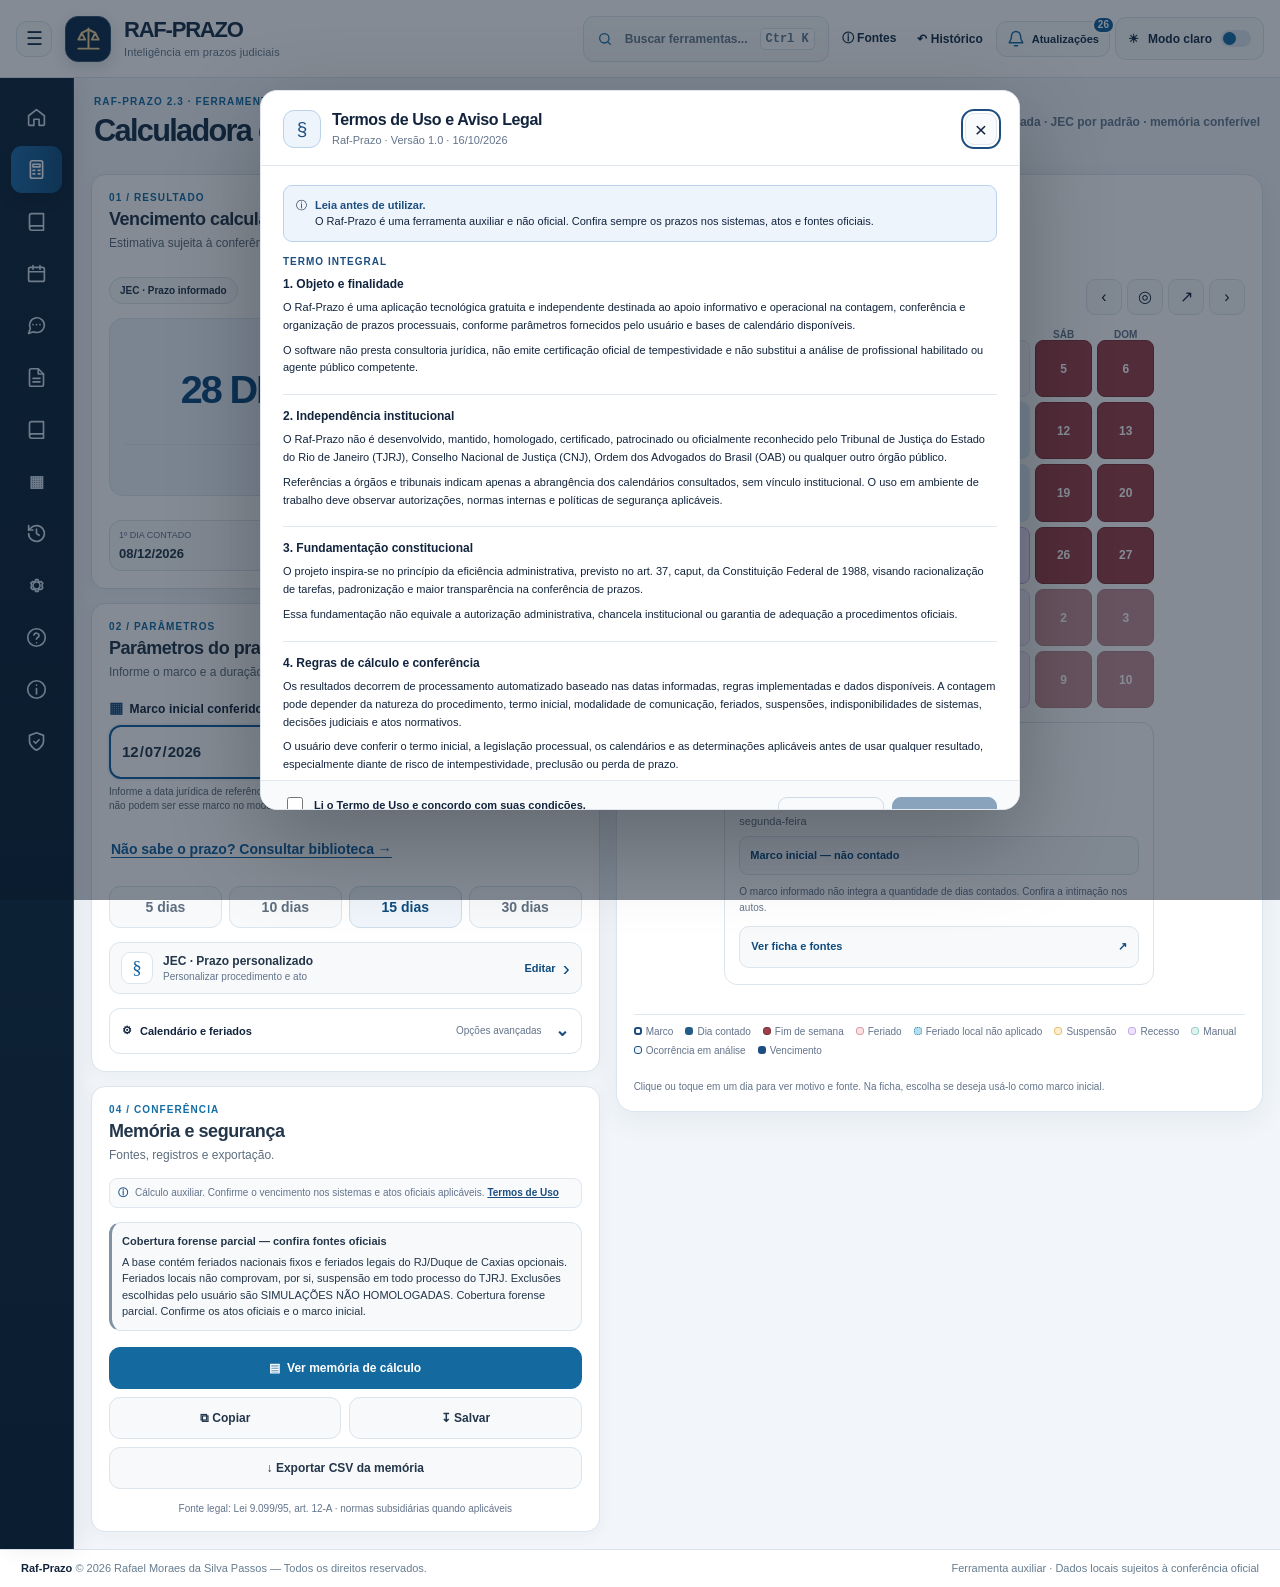
==== commit 82d2e2fe: "Inclui RAF Pauta Pro no menu principal do RAF Prazo" ====
--- a/index.html
+++ b/index.html
@@ -653,7 +653,7 @@
 
 <div class="app" id="app">
 <header class="header"><div class="brand"><button class="menu-toggle" id="menuToggle" type="button" aria-label="Abrir menu de navegação" aria-expanded="false" aria-controls="mainSidebar" title="Abrir menu">☰</button><div class="logo" aria-hidden="true">⚖</div><div><strong>Raf-Prazo</strong><small>Inteligência em prazos judiciais</small></div></div><div class="header-actions"><button class="tiny-action" type="button" id="sourcesTop">ⓘ Fontes</button><button class="tiny-action" type="button" id="historyTop">↶ Histórico</button><button type="button" class="news-trigger" id="rafNewsOpen" aria-label="Abrir atualizações do calendário judicial" title="Atualizações do calendário judicial"><svg aria-hidden="true" viewBox="0 0 24 24"><path d="M18 8a6 6 0 0 0-12 0c0 7-3 7-3 9h18c0-2-3-2-3-9"/><path d="M10 21h4"/></svg><span class="news-label">Atualizações</span><span class="news-dot" id="rafNewsDot" aria-label="Alterações não lidas" hidden>0</span></button><button class="theme" id="themeToggle" type="button" aria-label="Alternar modo claro e escuro" aria-pressed="false"><span id="themeEmoji">☀</span><span class="theme-text" id="themeLabel">Modo claro</span><span class="switch" aria-hidden="true"><span class="knob"></span></span></button></div></header>
-<aside class="sidebar" id="mainSidebar" aria-label="Menu principal"><span class="nav-label">ESPAÇO JURÍDICO</span><button class="nav-link active" id="navCalc" type="button" aria-label="Calculadora" title="Calculadora"><span class="nav-icon">▦</span><span class="nav-text">Calculadora</span></button><button class="nav-link" id="navCalendar" type="button" aria-label="Calendário" title="Calendário"><span class="nav-icon">▣</span><span class="nav-text">Calendário</span></button><button class="nav-link" id="navBalcaoVirtual" type="button" aria-label="Balcão Virtual — Atendimento" title="Balcão Virtual — Atendimento"><span class="nav-icon">▤</span><span class="nav-text">Balcão Virtual — Atendimento</span></button><button class="nav-link" id="navCertidoes" type="button" aria-label="Certidões do Dia a Dia" title="Certidões do Dia a Dia"><span class="nav-icon">▤</span><span class="nav-text">Certidões do Dia a Dia</span></button><button class="nav-link" id="navHistory" type="button" aria-label="Histórico" title="Histórico"><span class="nav-icon">↶</span><span class="nav-text">Histórico</span></button><button class="nav-link" id="navSettings" type="button" aria-label="Configurações" title="Configurações"><span class="nav-icon">⚙</span><span class="nav-text">Configurações</span></button><button class="nav-link" id="navTutorial" type="button" aria-label="Tutorial de uso" title="Tutorial de uso"><span class="nav-icon">?</span><span class="nav-text">Tutorial</span></button><button class="nav-link" id="navAbout" type="button" aria-label="Sobre o Raf-Prazo" title="Sobre o Raf-Prazo"><span class="nav-icon">ⓘ</span><span class="nav-text">Sobre o Raf-Prazo</span></button><button class="nav-link" id="navTerms" type="button" aria-label="Termos de Uso e Aviso Legal" title="Termos de Uso"><span class="nav-icon">§</span><span class="nav-text">Termos de Uso</span></button><div class="sidebar-bottom"><strong>RAF-PRAZO · PREMIUM</strong>Motor de cálculo local<br>Base nacional gratuita<br>Cálculo local · fontes sujeitas à conferência</div></aside>
+<aside class="sidebar" id="mainSidebar" aria-label="Menu principal"><span class="nav-label">ESPAÇO JURÍDICO</span><button class="nav-link active" id="navCalc" type="button" aria-label="Calculadora" title="Calculadora"><span class="nav-icon">▦</span><span class="nav-text">Calculadora</span></button><button class="nav-link" id="navCalendar" type="button" aria-label="Calendário" title="Calendário"><span class="nav-icon">▣</span><span class="nav-text">Calendário</span></button><button class="nav-link" id="navBalcaoVirtual" type="button" aria-label="Balcão Virtual — Atendimento" title="Balcão Virtual — Atendimento"><span class="nav-icon">▤</span><span class="nav-text">Balcão Virtual — Atendimento</span></button><button class="nav-link" id="navCertidoes" type="button" aria-label="Certidões do Dia a Dia" title="Certidões do Dia a Dia"><span class="nav-icon">▤</span><span class="nav-text">Certidões do Dia a Dia</span></button><button class="nav-link" id="navPautaPro" type="button" aria-label="RAF Pauta Pro — Conferência de audiências" title="RAF Pauta Pro — Conferência de audiências" onclick="location.href='./pauta.html'"><span class="nav-icon" aria-hidden="true">▦</span><span class="nav-text">RAF Pauta Pro</span></button><button class="nav-link" id="navHistory" type="button" aria-label="Histórico" title="Histórico"><span class="nav-icon">↶</span><span class="nav-text">Histórico</span></button><button class="nav-link" id="navSettings" type="button" aria-label="Configurações" title="Configurações"><span class="nav-icon">⚙</span><span class="nav-text">Configurações</span></button><button class="nav-link" id="navTutorial" type="button" aria-label="Tutorial de uso" title="Tutorial de uso"><span class="nav-icon">?</span><span class="nav-text">Tutorial</span></button><button class="nav-link" id="navAbout" type="button" aria-label="Sobre o Raf-Prazo" title="Sobre o Raf-Prazo"><span class="nav-icon">ⓘ</span><span class="nav-text">Sobre o Raf-Prazo</span></button><button class="nav-link" id="navTerms" type="button" aria-label="Termos de Uso e Aviso Legal" title="Termos de Uso"><span class="nav-icon">§</span><span class="nav-text">Termos de Uso</span></button><div class="sidebar-bottom"><strong>RAF-PRAZO · PREMIUM</strong>Motor de cálculo local<br>Base nacional gratuita<br>Cálculo local · fontes sujeitas à conferência</div></aside>
 <main class="content" id="mainContent"><div class="intro raf-22-intro"><div><span class="raf-22-kicker">RAF-PRAZO 2.3 · FERRAMENTA JURÍDICA</span><h1>Calculadora de prazos</h1></div><span class="hint raf-22-intro-hint">Contagem fundamentada · JEC por padrão · memória conferível</span></div>
 <div class="workspace">
 <section class="panel raf-22-results" aria-label="Resultado"><div class="panel-head"><div><span class="raf-22-eyebrow">01 / RESULTADO</span><h2>Vencimento calculado</h2><p class="subtitle">Estimativa sujeita à conferência do marco e do calendário.</p></div></div><div class="raf-22-context" id="rafContextResult">JEC · Prazo informado</div><div class="result-block" aria-live="polite"><span class="eyebrow" id="resultStatus">PRAZO CALCULADO · CONFERIR</span><div class="due-date" id="due">—</div><div class="weekday" id="weekday">Informe um prazo válido</div><div class="pill-info" id="countTitle">15 dias úteis</div></div><div class="insights"><div class="insight"><label>1º DIA CONTADO</label><strong id="first">—</strong></div><div class="insight"><label>DIAS EXCLUÍDOS</label><strong id="excluded">—</strong></div></div></section>
@@ -1457,7 +1457,7 @@
 <script src="assets/raf-prazo-22.js?v=2.2.5"></script>
 <script src="assets/prazos-home.js?v=2.4.1"></script>
 <script src="assets/balcao-virtual.js?v=1"></script>
-<script src="assets/certidoes.js?v=3.1"></script>
+<script src="assets/certidoes.js?v=3.3"></script>
 <script src="assets/manual-2jec.js?v=2"></script>
 <script src="assets/ux-premium.js?v=3.2"></script>
 </body>
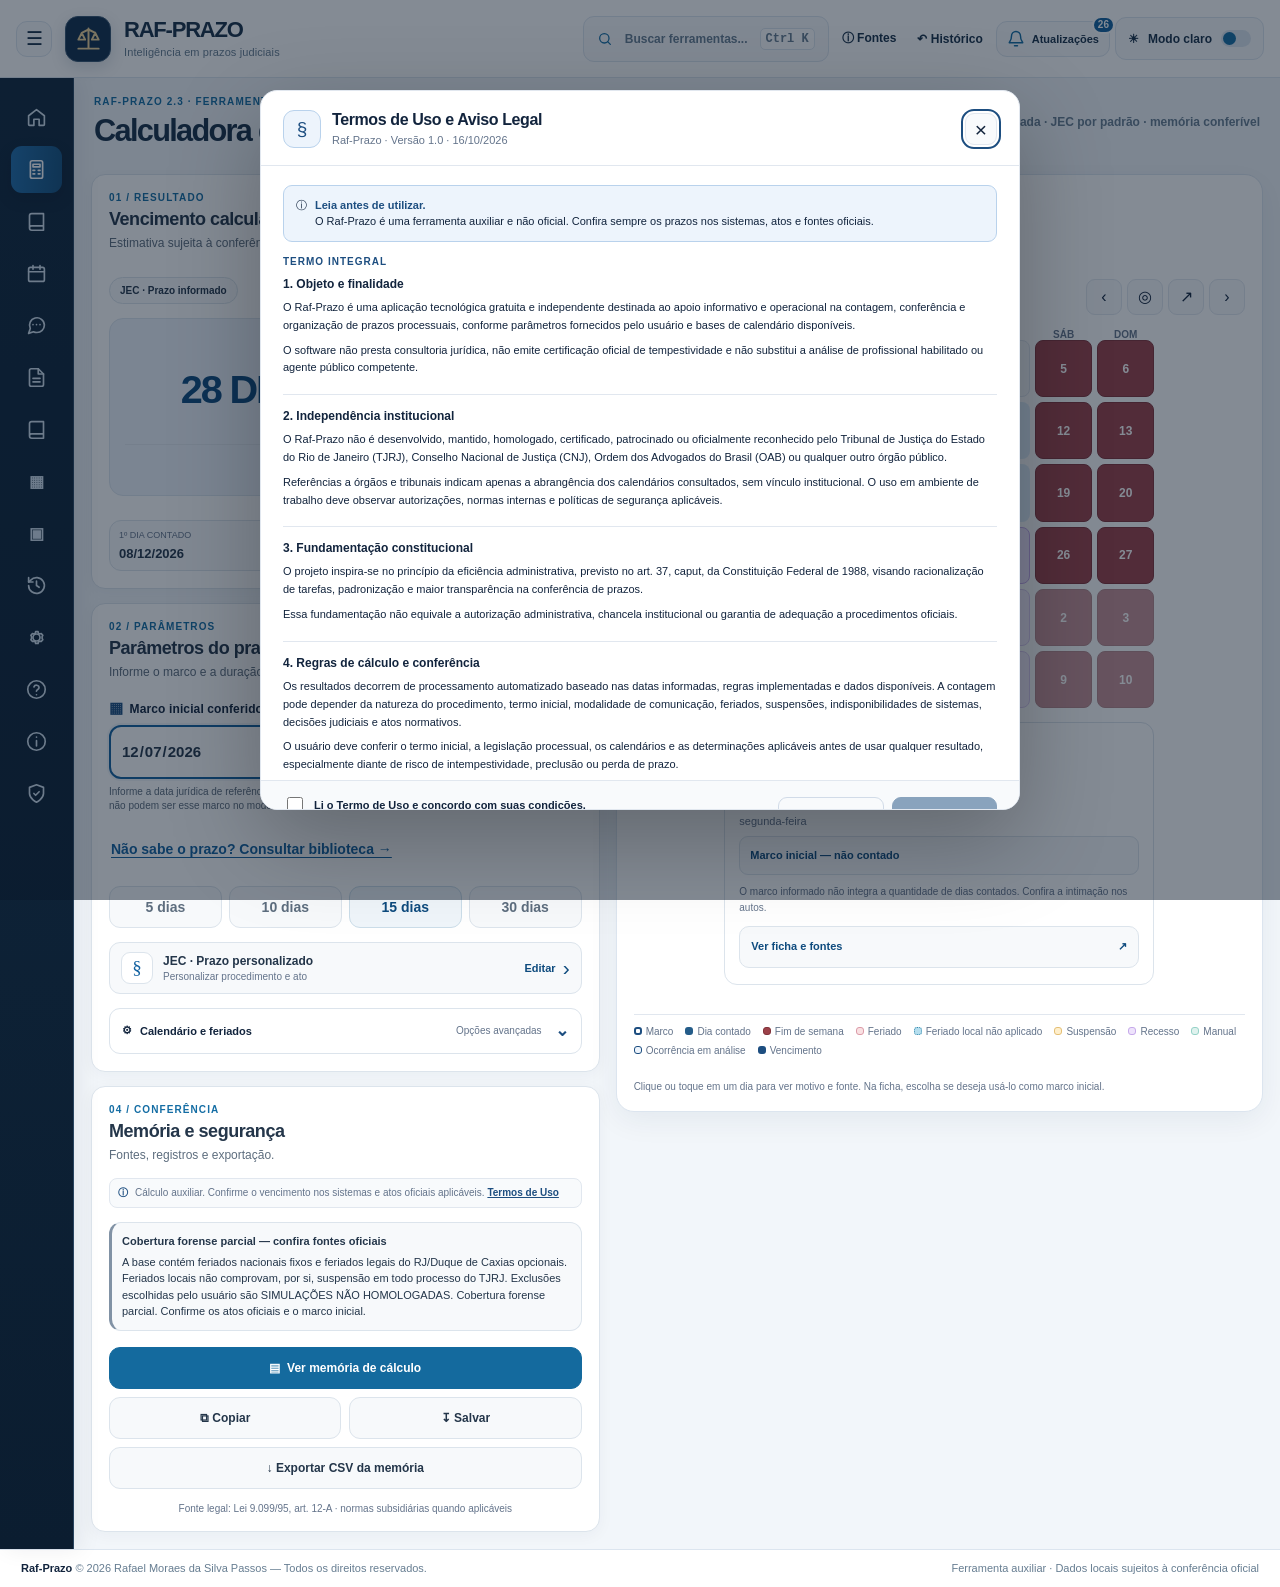
==== commit c703adc5: "feat: integrar RAF Agenda ao menu lateral" ====
--- a/index.html
+++ b/index.html
@@ -653,7 +653,7 @@
 
 <div class="app" id="app">
 <header class="header"><div class="brand"><button class="menu-toggle" id="menuToggle" type="button" aria-label="Abrir menu de navegação" aria-expanded="false" aria-controls="mainSidebar" title="Abrir menu">☰</button><div class="logo" aria-hidden="true">⚖</div><div><strong>Raf-Prazo</strong><small>Inteligência em prazos judiciais</small></div></div><div class="header-actions"><button class="tiny-action" type="button" id="sourcesTop">ⓘ Fontes</button><button class="tiny-action" type="button" id="historyTop">↶ Histórico</button><button type="button" class="news-trigger" id="rafNewsOpen" aria-label="Abrir atualizações do calendário judicial" title="Atualizações do calendário judicial"><svg aria-hidden="true" viewBox="0 0 24 24"><path d="M18 8a6 6 0 0 0-12 0c0 7-3 7-3 9h18c0-2-3-2-3-9"/><path d="M10 21h4"/></svg><span class="news-label">Atualizações</span><span class="news-dot" id="rafNewsDot" aria-label="Alterações não lidas" hidden>0</span></button><button class="theme" id="themeToggle" type="button" aria-label="Alternar modo claro e escuro" aria-pressed="false"><span id="themeEmoji">☀</span><span class="theme-text" id="themeLabel">Modo claro</span><span class="switch" aria-hidden="true"><span class="knob"></span></span></button></div></header>
-<aside class="sidebar" id="mainSidebar" aria-label="Menu principal"><span class="nav-label">ESPAÇO JURÍDICO</span><button class="nav-link active" id="navCalc" type="button" aria-label="Calculadora" title="Calculadora"><span class="nav-icon">▦</span><span class="nav-text">Calculadora</span></button><button class="nav-link" id="navCalendar" type="button" aria-label="Calendário" title="Calendário"><span class="nav-icon">▣</span><span class="nav-text">Calendário</span></button><button class="nav-link" id="navBalcaoVirtual" type="button" aria-label="Balcão Virtual — Atendimento" title="Balcão Virtual — Atendimento"><span class="nav-icon">▤</span><span class="nav-text">Balcão Virtual — Atendimento</span></button><button class="nav-link" id="navCertidoes" type="button" aria-label="Certidões do Dia a Dia" title="Certidões do Dia a Dia"><span class="nav-icon">▤</span><span class="nav-text">Certidões do Dia a Dia</span></button><button class="nav-link" id="navPautaPro" type="button" aria-label="RAF Pauta Pro — Conferência de audiências" title="RAF Pauta Pro — Conferência de audiências" onclick="location.href='./pauta.html'"><span class="nav-icon" aria-hidden="true">▦</span><span class="nav-text">RAF Pauta Pro</span></button><button class="nav-link" id="navHistory" type="button" aria-label="Histórico" title="Histórico"><span class="nav-icon">↶</span><span class="nav-text">Histórico</span></button><button class="nav-link" id="navSettings" type="button" aria-label="Configurações" title="Configurações"><span class="nav-icon">⚙</span><span class="nav-text">Configurações</span></button><button class="nav-link" id="navTutorial" type="button" aria-label="Tutorial de uso" title="Tutorial de uso"><span class="nav-icon">?</span><span class="nav-text">Tutorial</span></button><button class="nav-link" id="navAbout" type="button" aria-label="Sobre o Raf-Prazo" title="Sobre o Raf-Prazo"><span class="nav-icon">ⓘ</span><span class="nav-text">Sobre o Raf-Prazo</span></button><button class="nav-link" id="navTerms" type="button" aria-label="Termos de Uso e Aviso Legal" title="Termos de Uso"><span class="nav-icon">§</span><span class="nav-text">Termos de Uso</span></button><div class="sidebar-bottom"><strong>RAF-PRAZO · PREMIUM</strong>Motor de cálculo local<br>Base nacional gratuita<br>Cálculo local · fontes sujeitas à conferência</div></aside>
+<aside class="sidebar" id="mainSidebar" aria-label="Menu principal"><span class="nav-label">ESPAÇO JURÍDICO</span><button class="nav-link active" id="navCalc" type="button" aria-label="Calculadora" title="Calculadora"><span class="nav-icon">▦</span><span class="nav-text">Calculadora</span></button><button class="nav-link" id="navCalendar" type="button" aria-label="Calendário" title="Calendário"><span class="nav-icon">▣</span><span class="nav-text">Calendário</span></button><button class="nav-link" id="navBalcaoVirtual" type="button" aria-label="Balcão Virtual — Atendimento" title="Balcão Virtual — Atendimento"><span class="nav-icon">▤</span><span class="nav-text">Balcão Virtual — Atendimento</span></button><button class="nav-link" id="navCertidoes" type="button" aria-label="Certidões do Dia a Dia" title="Certidões do Dia a Dia"><span class="nav-icon">▤</span><span class="nav-text">Certidões do Dia a Dia</span></button><button class="nav-link" id="navPautaPro" type="button" aria-label="RAF Pauta Pro — Conferência de audiências" title="RAF Pauta Pro — Conferência de audiências" onclick="location.href='./pauta.html'"><span class="nav-icon" aria-hidden="true">▦</span><span class="nav-text">RAF Pauta Pro</span></button><button class="nav-link" id="navRafAgenda" type="button" aria-label="RAF Agenda — Gestão de expediente" title="RAF Agenda — Gestão de expediente" onclick="location.href='./agenda.html'"><span class="nav-icon" aria-hidden="true">▣</span><span class="nav-text">RAF Agenda</span></button><button class="nav-link" id="navHistory" type="button" aria-label="Histórico" title="Histórico"><span class="nav-icon">↶</span><span class="nav-text">Histórico</span></button><button class="nav-link" id="navSettings" type="button" aria-label="Configurações" title="Configurações"><span class="nav-icon">⚙</span><span class="nav-text">Configurações</span></button><button class="nav-link" id="navTutorial" type="button" aria-label="Tutorial de uso" title="Tutorial de uso"><span class="nav-icon">?</span><span class="nav-text">Tutorial</span></button><button class="nav-link" id="navAbout" type="button" aria-label="Sobre o Raf-Prazo" title="Sobre o Raf-Prazo"><span class="nav-icon">ⓘ</span><span class="nav-text">Sobre o Raf-Prazo</span></button><button class="nav-link" id="navTerms" type="button" aria-label="Termos de Uso e Aviso Legal" title="Termos de Uso"><span class="nav-icon">§</span><span class="nav-text">Termos de Uso</span></button><div class="sidebar-bottom"><strong>RAF-PRAZO · PREMIUM</strong>Motor de cálculo local<br>Base nacional gratuita<br>Cálculo local · fontes sujeitas à conferência</div></aside>
 <main class="content" id="mainContent"><div class="intro raf-22-intro"><div><span class="raf-22-kicker">RAF-PRAZO 2.3 · FERRAMENTA JURÍDICA</span><h1>Calculadora de prazos</h1></div><span class="hint raf-22-intro-hint">Contagem fundamentada · JEC por padrão · memória conferível</span></div>
 <div class="workspace">
 <section class="panel raf-22-results" aria-label="Resultado"><div class="panel-head"><div><span class="raf-22-eyebrow">01 / RESULTADO</span><h2>Vencimento calculado</h2><p class="subtitle">Estimativa sujeita à conferência do marco e do calendário.</p></div></div><div class="raf-22-context" id="rafContextResult">JEC · Prazo informado</div><div class="result-block" aria-live="polite"><span class="eyebrow" id="resultStatus">PRAZO CALCULADO · CONFERIR</span><div class="due-date" id="due">—</div><div class="weekday" id="weekday">Informe um prazo válido</div><div class="pill-info" id="countTitle">15 dias úteis</div></div><div class="insights"><div class="insight"><label>1º DIA CONTADO</label><strong id="first">—</strong></div><div class="insight"><label>DIAS EXCLUÍDOS</label><strong id="excluded">—</strong></div></div></section>
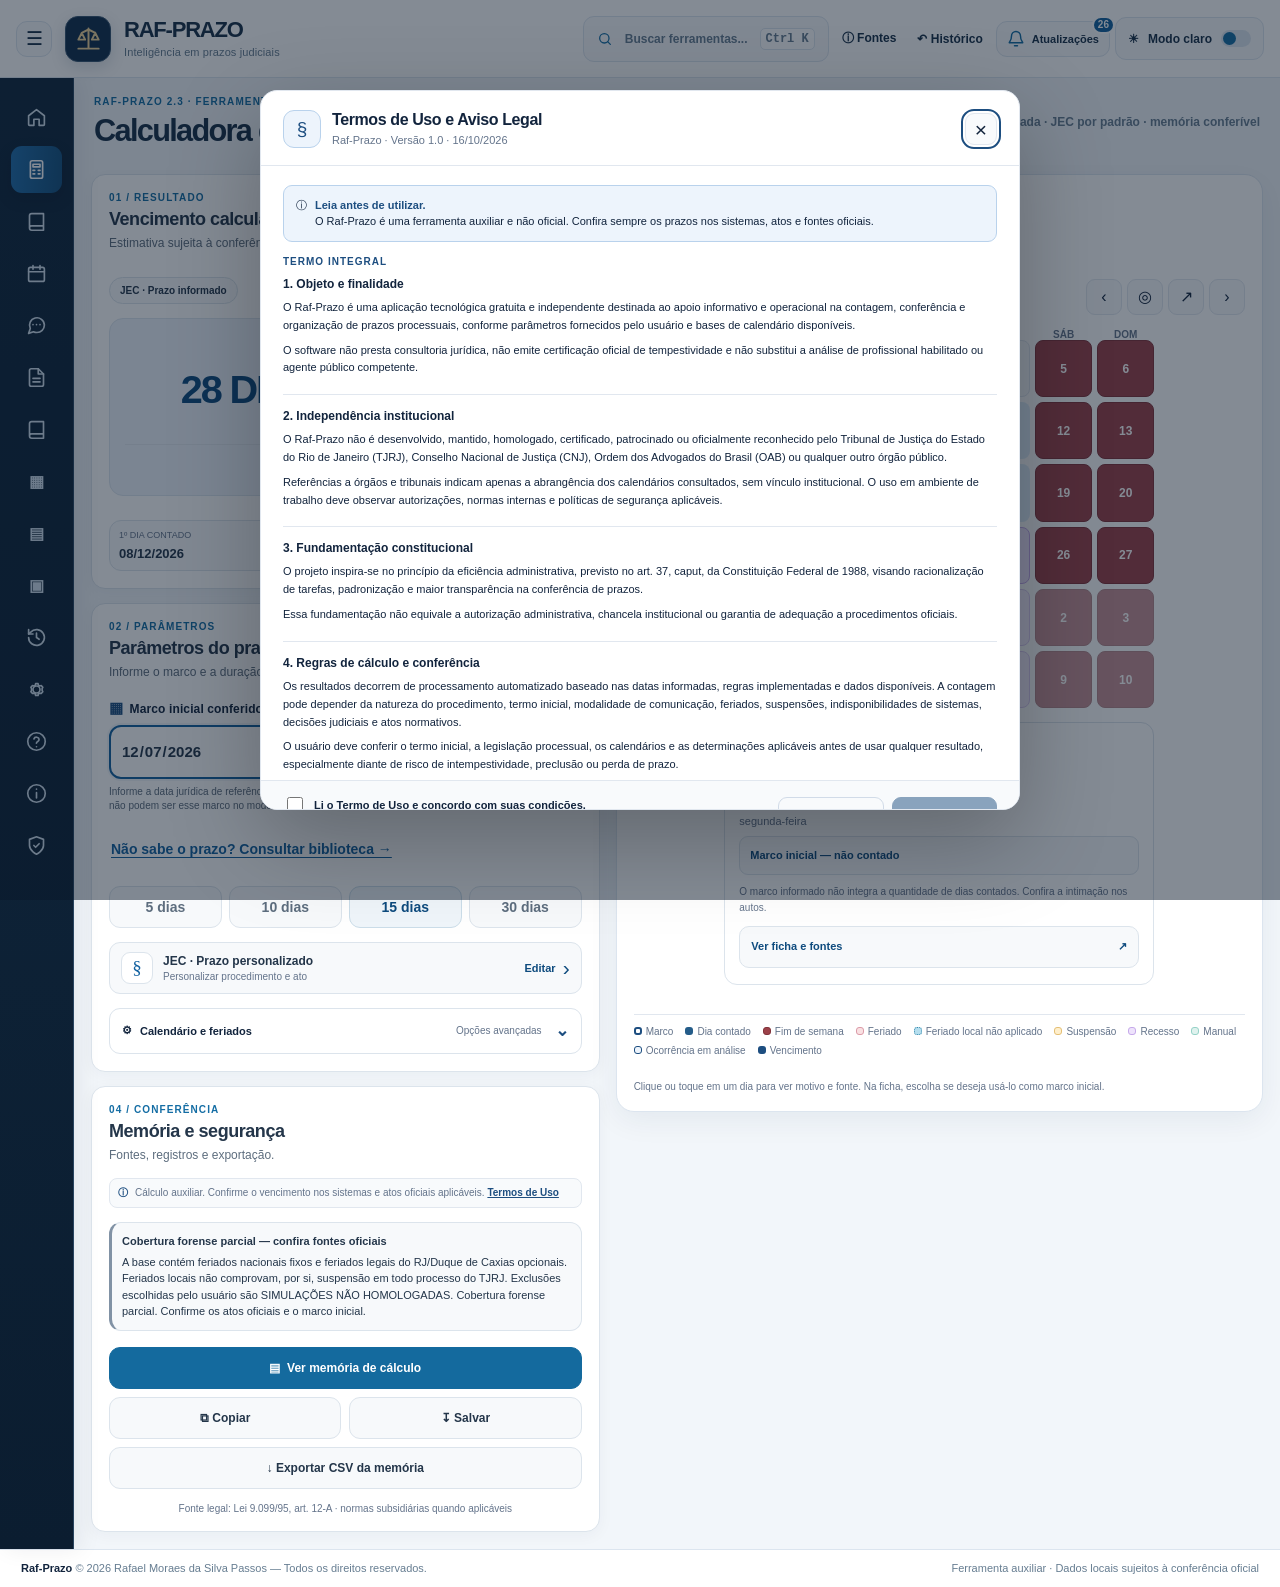
==== commit 47e4bacb: "feat: adicionar acesso à Central Operacional sem alterar rotinas existentes" ====
--- a/index.html
+++ b/index.html
@@ -653,7 +653,7 @@
 
 <div class="app" id="app">
 <header class="header"><div class="brand"><button class="menu-toggle" id="menuToggle" type="button" aria-label="Abrir menu de navegação" aria-expanded="false" aria-controls="mainSidebar" title="Abrir menu">☰</button><div class="logo" aria-hidden="true">⚖</div><div><strong>Raf-Prazo</strong><small>Inteligência em prazos judiciais</small></div></div><div class="header-actions"><button class="tiny-action" type="button" id="sourcesTop">ⓘ Fontes</button><button class="tiny-action" type="button" id="historyTop">↶ Histórico</button><button type="button" class="news-trigger" id="rafNewsOpen" aria-label="Abrir atualizações do calendário judicial" title="Atualizações do calendário judicial"><svg aria-hidden="true" viewBox="0 0 24 24"><path d="M18 8a6 6 0 0 0-12 0c0 7-3 7-3 9h18c0-2-3-2-3-9"/><path d="M10 21h4"/></svg><span class="news-label">Atualizações</span><span class="news-dot" id="rafNewsDot" aria-label="Alterações não lidas" hidden>0</span></button><button class="theme" id="themeToggle" type="button" aria-label="Alternar modo claro e escuro" aria-pressed="false"><span id="themeEmoji">☀</span><span class="theme-text" id="themeLabel">Modo claro</span><span class="switch" aria-hidden="true"><span class="knob"></span></span></button></div></header>
-<aside class="sidebar" id="mainSidebar" aria-label="Menu principal"><span class="nav-label">ESPAÇO JURÍDICO</span><button class="nav-link active" id="navCalc" type="button" aria-label="Calculadora" title="Calculadora"><span class="nav-icon">▦</span><span class="nav-text">Calculadora</span></button><button class="nav-link" id="navCalendar" type="button" aria-label="Calendário" title="Calendário"><span class="nav-icon">▣</span><span class="nav-text">Calendário</span></button><button class="nav-link" id="navBalcaoVirtual" type="button" aria-label="Balcão Virtual — Atendimento" title="Balcão Virtual — Atendimento"><span class="nav-icon">▤</span><span class="nav-text">Balcão Virtual — Atendimento</span></button><button class="nav-link" id="navCertidoes" type="button" aria-label="Certidões do Dia a Dia" title="Certidões do Dia a Dia"><span class="nav-icon">▤</span><span class="nav-text">Certidões do Dia a Dia</span></button><button class="nav-link" id="navPautaPro" type="button" aria-label="RAF Pauta Pro — Conferência de audiências" title="RAF Pauta Pro — Conferência de audiências" onclick="location.href='./pauta.html'"><span class="nav-icon" aria-hidden="true">▦</span><span class="nav-text">RAF Pauta Pro</span></button><button class="nav-link" id="navRafAgenda" type="button" aria-label="RAF Agenda — Gestão de expediente" title="RAF Agenda — Gestão de expediente" onclick="location.href='./agenda.html'"><span class="nav-icon" aria-hidden="true">▣</span><span class="nav-text">RAF Agenda</span></button><button class="nav-link" id="navHistory" type="button" aria-label="Histórico" title="Histórico"><span class="nav-icon">↶</span><span class="nav-text">Histórico</span></button><button class="nav-link" id="navSettings" type="button" aria-label="Configurações" title="Configurações"><span class="nav-icon">⚙</span><span class="nav-text">Configurações</span></button><button class="nav-link" id="navTutorial" type="button" aria-label="Tutorial de uso" title="Tutorial de uso"><span class="nav-icon">?</span><span class="nav-text">Tutorial</span></button><button class="nav-link" id="navAbout" type="button" aria-label="Sobre o Raf-Prazo" title="Sobre o Raf-Prazo"><span class="nav-icon">ⓘ</span><span class="nav-text">Sobre o Raf-Prazo</span></button><button class="nav-link" id="navTerms" type="button" aria-label="Termos de Uso e Aviso Legal" title="Termos de Uso"><span class="nav-icon">§</span><span class="nav-text">Termos de Uso</span></button><div class="sidebar-bottom"><strong>RAF-PRAZO · PREMIUM</strong>Motor de cálculo local<br>Base nacional gratuita<br>Cálculo local · fontes sujeitas à conferência</div></aside>
+<aside class="sidebar" id="mainSidebar" aria-label="Menu principal"><span class="nav-label">ESPAÇO JURÍDICO</span><button class="nav-link active" id="navCalc" type="button" aria-label="Calculadora" title="Calculadora"><span class="nav-icon">▦</span><span class="nav-text">Calculadora</span></button><button class="nav-link" id="navCalendar" type="button" aria-label="Calendário" title="Calendário"><span class="nav-icon">▣</span><span class="nav-text">Calendário</span></button><button class="nav-link" id="navBalcaoVirtual" type="button" aria-label="Balcão Virtual — Atendimento" title="Balcão Virtual — Atendimento"><span class="nav-icon">▤</span><span class="nav-text">Balcão Virtual — Atendimento</span></button><button class="nav-link" id="navCertidoes" type="button" aria-label="Certidões do Dia a Dia" title="Certidões do Dia a Dia"><span class="nav-icon">▤</span><span class="nav-text">Certidões do Dia a Dia</span></button><button class="nav-link" id="navPautaPro" type="button" aria-label="RAF Pauta Pro — Conferência de audiências" title="RAF Pauta Pro — Conferência de audiências" onclick="location.href='./pauta.html'"><span class="nav-icon" aria-hidden="true">▦</span><span class="nav-text">RAF Pauta Pro</span></button><button class="nav-link" id="navRafCentral" type="button" aria-label="Central Operacional RAF Pauta" title="Central Operacional RAF Pauta" onclick="location.href='./central/'"><span class="nav-icon" aria-hidden="true">▤</span><span class="nav-text">Central Operacional</span></button><button class="nav-link" id="navRafAgenda" type="button" aria-label="RAF Agenda — Gestão de expediente" title="RAF Agenda — Gestão de expediente" onclick="location.href='./agenda.html'"><span class="nav-icon" aria-hidden="true">▣</span><span class="nav-text">RAF Agenda</span></button><button class="nav-link" id="navHistory" type="button" aria-label="Histórico" title="Histórico"><span class="nav-icon">↶</span><span class="nav-text">Histórico</span></button><button class="nav-link" id="navSettings" type="button" aria-label="Configurações" title="Configurações"><span class="nav-icon">⚙</span><span class="nav-text">Configurações</span></button><button class="nav-link" id="navTutorial" type="button" aria-label="Tutorial de uso" title="Tutorial de uso"><span class="nav-icon">?</span><span class="nav-text">Tutorial</span></button><button class="nav-link" id="navAbout" type="button" aria-label="Sobre o Raf-Prazo" title="Sobre o Raf-Prazo"><span class="nav-icon">ⓘ</span><span class="nav-text">Sobre o Raf-Prazo</span></button><button class="nav-link" id="navTerms" type="button" aria-label="Termos de Uso e Aviso Legal" title="Termos de Uso"><span class="nav-icon">§</span><span class="nav-text">Termos de Uso</span></button><div class="sidebar-bottom"><strong>RAF-PRAZO · PREMIUM</strong>Motor de cálculo local<br>Base nacional gratuita<br>Cálculo local · fontes sujeitas à conferência</div></aside>
 <main class="content" id="mainContent"><div class="intro raf-22-intro"><div><span class="raf-22-kicker">RAF-PRAZO 2.3 · FERRAMENTA JURÍDICA</span><h1>Calculadora de prazos</h1></div><span class="hint raf-22-intro-hint">Contagem fundamentada · JEC por padrão · memória conferível</span></div>
 <div class="workspace">
 <section class="panel raf-22-results" aria-label="Resultado"><div class="panel-head"><div><span class="raf-22-eyebrow">01 / RESULTADO</span><h2>Vencimento calculado</h2><p class="subtitle">Estimativa sujeita à conferência do marco e do calendário.</p></div></div><div class="raf-22-context" id="rafContextResult">JEC · Prazo informado</div><div class="result-block" aria-live="polite"><span class="eyebrow" id="resultStatus">PRAZO CALCULADO · CONFERIR</span><div class="due-date" id="due">—</div><div class="weekday" id="weekday">Informe um prazo válido</div><div class="pill-info" id="countTitle">15 dias úteis</div></div><div class="insights"><div class="insight"><label>1º DIA CONTADO</label><strong id="first">—</strong></div><div class="insight"><label>DIAS EXCLUÍDOS</label><strong id="excluded">—</strong></div></div></section>
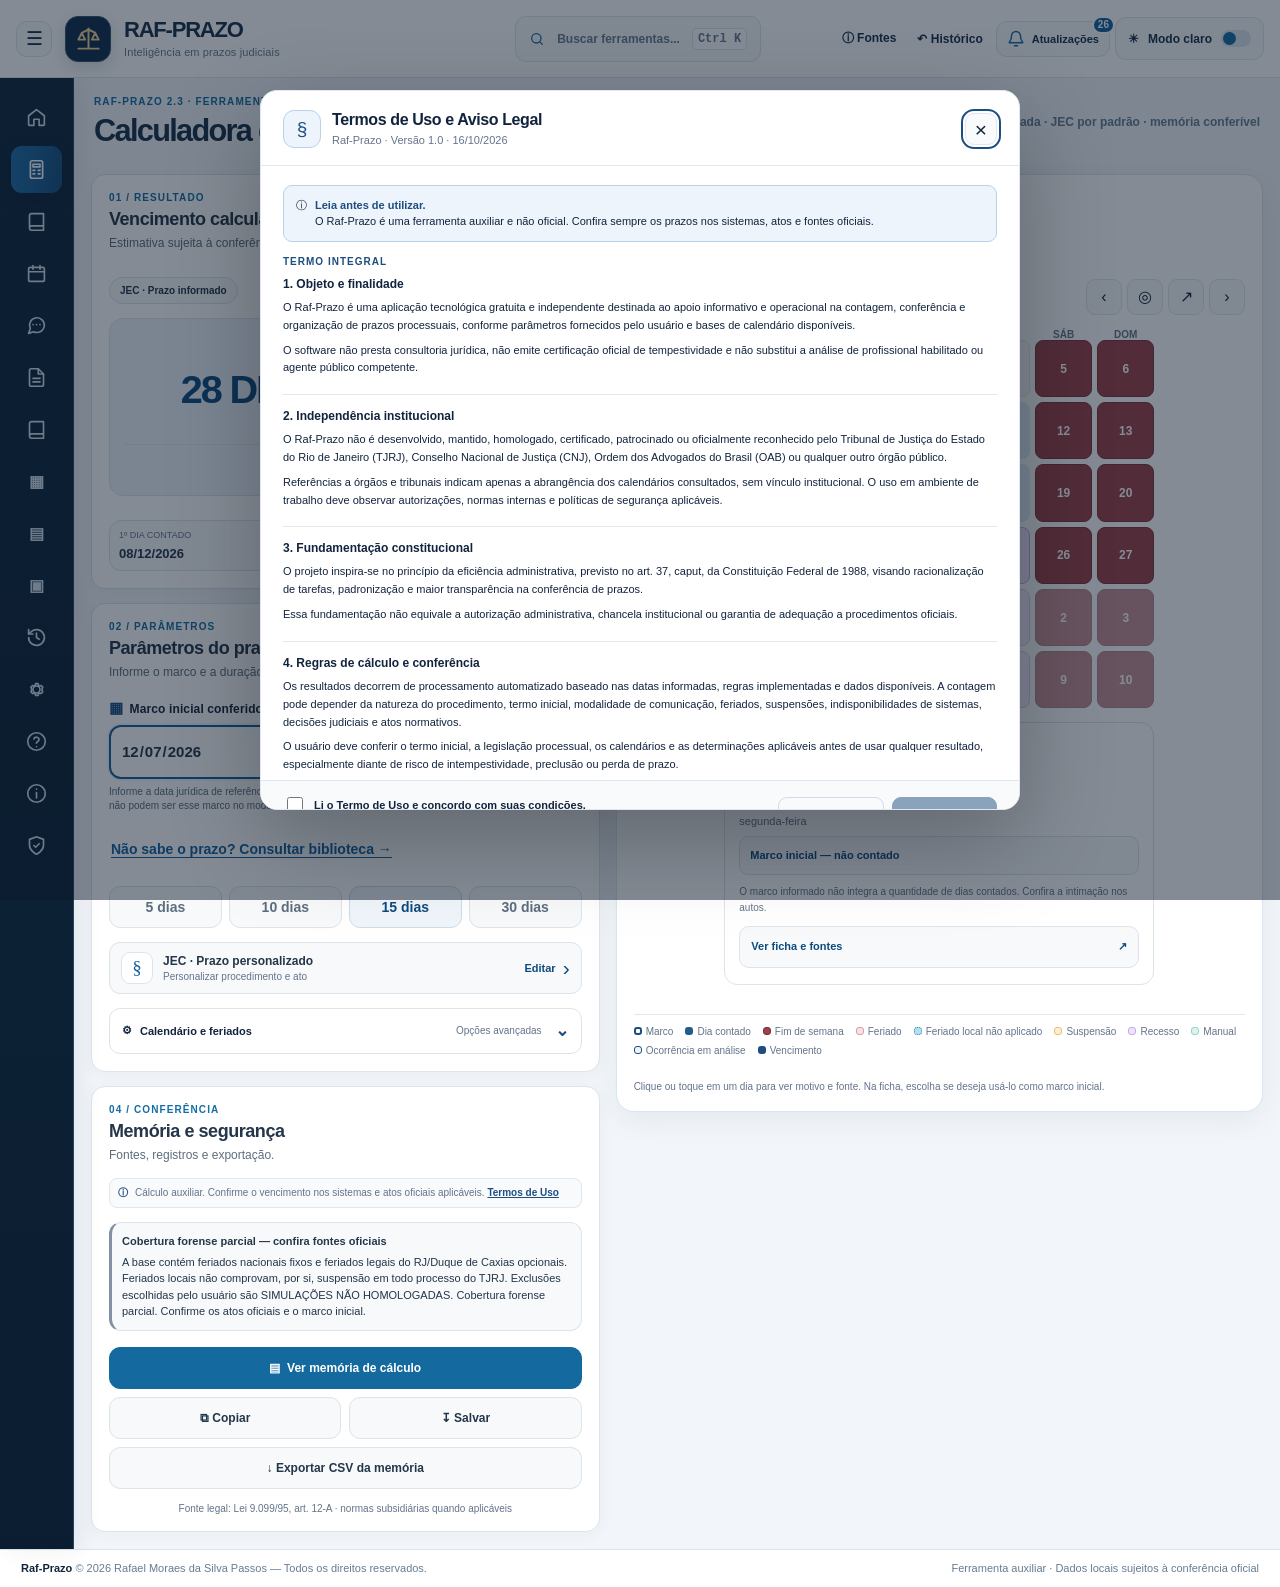
==== commit 5697855d: "fix: navegação clara para página principal e módulos RAF" ====
--- a/index.html
+++ b/index.html
@@ -628,7 +628,7 @@
 .calendar .day.blocked.raf-weekend:not(.due):not(.raf-holiday):not(.raf-suspension):not(.raf-recess):not(.raf-manual){background:var(--raf-weekend-bg);color:var(--raf-weekend-ink);border:1px solid var(--raf-weekend-border)}
 .legend .marker.raf-weekend{background:var(--raf-weekend-bg);border:1px solid var(--raf-weekend-border)}
 
-</style>
+.raf-root-home{display:inline-flex;gap:4px;align-items:center;justify-content:center;white-space:nowrap;border:1px solid currentColor;border-radius:8px;padding:7px 9px;text-decoration:none;color:inherit;font-weight:700;font-size:12px}@media(max-width:650px){.raf-root-home span{display:none}.raf-root-home{padding:7px 8px;font-size:17px}}@media print{.raf-root-home{display:none!important}}</style>
 <script id="rafEmbeddedBase" type="application/json">{"schema":1,"version":"b3bacd94314f","generated_at":"2026-11-24T12:26:01+00:00","last_checked_at":"2026-11-24T12:26:01+00:00","coverage":{"national_years":[2026,2027,2028],"national":"fixed_law_plus_federal_calendar_2026","state":"RJ_legal_opt_in","municipal":"Duque_de_Caxias_3301702_legal_opt_in","tjrj":"discovery_only"},"sync":{"status":"ok","brasilapi_years_checked":[2026,2027,2028],"failed":[],"tjrj":"discovery_only","tjrj_collector_status":"ok","tjrj_collector_at":"2026-11-24T12:25:22+00:00","tjrj_sources_checked":9,"tjrj_sources_success":9,"tjrj_pending":9,"local":"legal_holidays_opt_in"},"events":[{"id":"nacional-2026-01-01","date":"2026-01-01","name":"Confraternização Universal","type":"NACIONAL","scope":{"kind":"national"},"status":"confirmed","applies_to_deadlines":true,"source":{"title":"Legislação federal sobre feriados nacionais","act":"Lei nº 10.607/2002 (alterações da Lei nº 662/1949)","url":"https://www.planalto.gov.br/ccivil_03/leis/2002/l10607.htm"},"verified_at":"2026-10-16","origin":"brasilapi+lei"},{"id":"rj-2026-02-17","date":"2026-02-17","name":"Terça-feira de Carnaval","type":"ESTADUAL","scope":{"kind":"state","uf":"RJ"},"status":"confirmed","applies_to_deadlines":true,"source":{"title":"ALERJ — Lei estadual nº 5.243/2008, em vigor","act":"Lei estadual nº 5.243/2008","url":"https://alerjln1.alerj.rj.gov.br/contlei.nsf/351902c88b9f0cde03256bcf00607a5b/063f7c027766eab48325744a007a4ab0"},"verified_at":"2026-10-17","origin":"legislacao-estadual-municipal-curada","review_note":"Feriado civil comprovado por lei. A aplicação ao prazo processual exige opção expressa e conferência do expediente forense."},{"id":"caxias-2026-04-03","date":"2026-04-03","name":"Sexta-feira da Paixão","type":"MUNICIPAL","scope":{"kind":"municipal","uf":"RJ","ibge":"3301702"},"status":"confirmed","applies_to_deadlines":true,"source":{"title":"Câmara Municipal de Duque de Caxias — Deliberação nº 1.543/1970","act":"Deliberação municipal nº 1.543/1970, art. 1º","url":"https://www.cmdc.rj.gov.br/?page_id=7592"},"verified_at":"2026-10-17","origin":"legislacao-estadual-municipal-curada","review_note":"Feriado civil comprovado por lei. A aplicação ao prazo processual exige opção expressa e conferência do expediente forense."},{"id":"nacional-2026-04-03","date":"2026-04-03","name":"Paixão de Cristo","type":"NACIONAL","scope":{"kind":"national"},"status":"confirmed","applies_to_deadlines":true,"source":{"title":"Portaria MGI nº 11.460/2025 — feriados da Administração Pública Federal em 2026","act":"Portaria MGI nº 11.460/2025, art. 1º, V; Lei nº 9.093/1995, art. 2º","url":"https://www.in.gov.br/web/dou/-/portaria-mgi-n-11.460-de-29-de-dezembro-de-2025-678388627"},"verified_at":"2026-10-19","origin":"calendario_federal_2026","review_note":"Feriado relacionado pela Portaria MGI 11.460/2025 ao calendario federal de 2026; verificar aplicabilidade ao TJRJ e lei municipal em cada localidade.","authority_scope":"administracao_publica_federal_2026"},{"id":"nacional-2026-04-21","date":"2026-04-21","name":"Tiradentes","type":"NACIONAL","scope":{"kind":"national"},"status":"confirmed","applies_to_deadlines":true,"source":{"title":"Legislação federal sobre feriados nacionais","act":"Lei nº 10.607/2002 (alterações da Lei nº 662/1949)","url":"https://www.planalto.gov.br/ccivil_03/leis/2002/l10607.htm"},"verified_at":"2026-10-16","origin":"brasilapi+lei"},{"id":"rj-2026-04-23","date":"2026-04-23","name":"Dia de São Jorge","type":"ESTADUAL","scope":{"kind":"state","uf":"RJ"},"status":"confirmed","applies_to_deadlines":true,"source":{"title":"ALERJ — PL 339/2007 convertido na Lei estadual nº 5.198/2008","act":"Lei estadual nº 5.198/2008","url":"https://alerjln1.alerj.rj.gov.br/scpro0711.nsf/3372bd49984790dd83257258006f0719/094e2cd7679638b2832572a7006ee116"},"verified_at":"2026-10-17","origin":"legislacao-estadual-municipal-curada","review_note":"Feriado civil comprovado por lei. A aplicação ao prazo processual exige opção expressa e conferência do expediente forense."},{"id":"nacional-2026-05-01","date":"2026-05-01","name":"Dia do Trabalho","type":"NACIONAL","scope":{"kind":"national"},"status":"confirmed","applies_to_deadlines":true,"source":{"title":"Legislação federal sobre feriados nacionais","act":"Lei nº 10.607/2002 (alterações da Lei nº 662/1949)","url":"https://www.planalto.gov.br/ccivil_03/leis/2002/l10607.htm"},"verified_at":"2026-10-16","origin":"brasilapi+lei"},{"id":"rj-2026-06-04","date":"2026-06-04","name":"Corpus Christi","type":"ESTADUAL","scope":{"kind":"state","uf":"RJ"},"status":"confirmed","applies_to_deadlines":true,"source":{"title":"ALERJ — Lei estadual nº 11.002/2025, validada pelo STF","act":"Lei estadual nº 11.002/2025; STF, ADI 7898","url":"https://www3.alerj.rj.gov.br/lotus_notes/default.asp?id=53\u0026url=L2NvbnRsZWkubnNmL2M4YWEwOTAwMDI1ZmVlZjYwMzI1NjRlYzAwNjBkZmZmLzQ2ODM3ZTRkMjJiMDFmMzUwMzI1OGQyYzAwNDhhYmRhP09wZW5Eb2N1bWVudA%3D%3D"},"verified_at":"2026-10-17","origin":"legislacao-estadual-municipal-curada","review_note":"Feriado civil comprovado por lei. A aplicação ao prazo processual exige opção expressa e conferência do expediente forense."},{"id":"caxias-2026-06-13","date":"2026-06-13","name":"Santo Antônio — Padroeiro de Duque de Caxias","type":"MUNICIPAL","scope":{"kind":"municipal","uf":"RJ","ibge":"3301702"},"status":"confirmed","applies_to_deadlines":true,"source":{"title":"Câmara Municipal de Duque de Caxias — Deliberação nº 1.543/1970","act":"Deliberação municipal nº 1.543/1970, art. 1º","url":"https://www.cmdc.rj.gov.br/?page_id=7592"},"verified_at":"2026-10-17","origin":"legislacao-estadual-municipal-curada","review_note":"Feriado civil comprovado por lei. A aplicação ao prazo processual exige opção expressa e conferência do expediente forense."},{"id":"nacional-2026-09-07","date":"2026-09-07","name":"Independência do Brasil","type":"NACIONAL","scope":{"kind":"national"},"status":"confirmed","applies_to_deadlines":true,"source":{"title":"Legislação federal sobre feriados nacionais","act":"Lei nº 10.607/2002 (alterações da Lei nº 662/1949)","url":"https://www.planalto.gov.br/ccivil_03/leis/2002/l10607.htm"},"verified_at":"2026-10-16","origin":"brasilapi+lei"},{"id":"nacional-2026-10-12","date":"2026-10-12","name":"Nossa Senhora Aparecida","type":"NACIONAL","scope":{"kind":"national"},"status":"confirmed","applies_to_deadlines":true,"source":{"title":"Lei nº 6.802/1980 — Nossa Senhora Aparecida","act":"Lei nº 6.802/1980","url":"https://www.planalto.gov.br/ccivil_03/leis/l6802.htm"},"verified_at":"2026-10-16","origin":"brasilapi+lei"},{"id":"nacional-2026-11-02","date":"2026-11-02","name":"Finados","type":"NACIONAL","scope":{"kind":"national"},"status":"confirmed","applies_to_deadlines":true,"source":{"title":"Legislação federal sobre feriados nacionais","act":"Lei nº 10.607/2002 (alterações da Lei nº 662/1949)","url":"https://www.planalto.gov.br/ccivil_03/leis/2002/l10607.htm"},"verified_at":"2026-10-16","origin":"brasilapi+lei"},{"id":"nacional-2026-11-15","date":"2026-11-15","name":"Proclamação da República","type":"NACIONAL","scope":{"kind":"national"},"status":"confirmed","applies_to_deadlines":true,"source":{"title":"Legislação federal sobre feriados nacionais","act":"Lei nº 10.607/2002 (alterações da Lei nº 662/1949)","url":"https://www.planalto.gov.br/ccivil_03/leis/2002/l10607.htm"},"verified_at":"2026-10-16","origin":"brasilapi+lei"},{"id":"nacional-2026-11-20","date":"2026-11-20","name":"Dia Nacional de Zumbi e da Consciência Negra","type":"NACIONAL","scope":{"kind":"national"},"status":"confirmed","applies_to_deadlines":true,"source":{"title":"Lei nº 14.759/2023 — Consciência Negra","act":"Lei nº 14.759/2023","url":"https://www.planalto.gov.br/ccivil_03/_ato2023-2026/2023/lei/l14759.htm"},"verified_at":"2026-10-16","origin":"brasilapi+lei"},{"id":"nacional-2026-12-25","date":"2026-12-25","name":"Natal","type":"NACIONAL","scope":{"kind":"national"},"status":"confirmed","applies_to_deadlines":true,"source":{"title":"Legislação federal sobre feriados nacionais","act":"Lei nº 10.607/2002 (alterações da Lei nº 662/1949)","url":"https://www.planalto.gov.br/ccivil_03/leis/2002/l10607.htm"},"verified_at":"2026-10-16","origin":"brasilapi+lei"},{"id":"nacional-2027-01-01","date":"2027-01-01","name":"Confraternização Universal","type":"NACIONAL","scope":{"kind":"national"},"status":"confirmed","applies_to_deadlines":true,"source":{"title":"Legislação federal sobre feriados nacionais","act":"Lei nº 10.607/2002 (alterações da Lei nº 662/1949)","url":"https://www.planalto.gov.br/ccivil_03/leis/2002/l10607.htm"},"verified_at":"2026-10-16","origin":"brasilapi+lei"},{"id":"rj-2027-02-09","date":"2027-02-09","name":"Terça-feira de Carnaval","type":"ESTADUAL","scope":{"kind":"state","uf":"RJ"},"status":"confirmed","applies_to_deadlines":true,"source":{"title":"ALERJ — Lei estadual nº 5.243/2008, em vigor","act":"Lei estadual nº 5.243/2008","url":"https://alerjln1.alerj.rj.gov.br/contlei.nsf/351902c88b9f0cde03256bcf00607a5b/063f7c027766eab48325744a007a4ab0"},"verified_at":"2026-10-17","origin":"legislacao-estadual-municipal-curada","review_note":"Feriado civil comprovado por lei. A aplicação ao prazo processual exige opção expressa e conferência do expediente forense."},{"id":"caxias-2027-03-26","date":"2027-03-26","name":"Sexta-feira da Paixão","type":"MUNICIPAL","scope":{"kind":"municipal","uf":"RJ","ibge":"3301702"},"status":"confirmed","applies_to_deadlines":true,"source":{"title":"Câmara Municipal de Duque de Caxias — Deliberação nº 1.543/1970","act":"Deliberação municipal nº 1.543/1970, art. 1º","url":"https://www.cmdc.rj.gov.br/?page_id=7592"},"verified_at":"2026-10-17","origin":"legislacao-estadual-municipal-curada","review_note":"Feriado civil comprovado por lei. A aplicação ao prazo processual exige opção expressa e conferência do expediente forense."},{"id":"nacional-2027-04-21","date":"2027-04-21","name":"Tiradentes","type":"NACIONAL","scope":{"kind":"national"},"status":"confirmed","applies_to_deadlines":true,"source":{"title":"Legislação federal sobre feriados nacionais","act":"Lei nº 10.607/2002 (alterações da Lei nº 662/1949)","url":"https://www.planalto.gov.br/ccivil_03/leis/2002/l10607.htm"},"verified_at":"2026-10-16","origin":"brasilapi+lei"},{"id":"rj-2027-04-23","date":"2027-04-23","name":"Dia de São Jorge","type":"ESTADUAL","scope":{"kind":"state","uf":"RJ"},"status":"confirmed","applies_to_deadlines":true,"source":{"title":"ALERJ — PL 339/2007 convertido na Lei estadual nº 5.198/2008","act":"Lei estadual nº 5.198/2008","url":"https://alerjln1.alerj.rj.gov.br/scpro0711.nsf/3372bd49984790dd83257258006f0719/094e2cd7679638b2832572a7006ee116"},"verified_at":"2026-10-17","origin":"legislacao-estadual-municipal-curada","review_note":"Feriado civil comprovado por lei. A aplicação ao prazo processual exige opção expressa e conferência do expediente forense."},{"id":"nacional-2027-05-01","date":"2027-05-01","name":"Dia do Trabalho","type":"NACIONAL","scope":{"kind":"national"},"status":"confirmed","applies_to_deadlines":true,"source":{"title":"Legislação federal sobre feriados nacionais","act":"Lei nº 10.607/2002 (alterações da Lei nº 662/1949)","url":"https://www.planalto.gov.br/ccivil_03/leis/2002/l10607.htm"},"verified_at":"2026-10-16","origin":"brasilapi+lei"},{"id":"rj-2027-05-27","date":"2027-05-27","name":"Corpus Christi","type":"ESTADUAL","scope":{"kind":"state","uf":"RJ"},"status":"confirmed","applies_to_deadlines":true,"source":{"title":"ALERJ — Lei estadual nº 11.002/2025, validada pelo STF","act":"Lei estadual nº 11.002/2025; STF, ADI 7898","url":"https://www3.alerj.rj.gov.br/lotus_notes/default.asp?id=53\u0026url=L2NvbnRsZWkubnNmL2M4YWEwOTAwMDI1ZmVlZjYwMzI1NjRlYzAwNjBkZmZmLzQ2ODM3ZTRkMjJiMDFmMzUwMzI1OGQyYzAwNDhhYmRhP09wZW5Eb2N1bWVudA%3D%3D"},"verified_at":"2026-10-17","origin":"legislacao-estadual-municipal-curada","review_note":"Feriado civil comprovado por lei. A aplicação ao prazo processual exige opção expressa e conferência do expediente forense."},{"id":"caxias-2027-06-13","date":"2027-06-13","name":"Santo Antônio — Padroeiro de Duque de Caxias","type":"MUNICIPAL","scope":{"kind":"municipal","uf":"RJ","ibge":"3301702"},"status":"confirmed","applies_to_deadlines":true,"source":{"title":"Câmara Municipal de Duque de Caxias — Deliberação nº 1.543/1970","act":"Deliberação municipal nº 1.543/1970, art. 1º","url":"https://www.cmdc.rj.gov.br/?page_id=7592"},"verified_at":"2026-10-17","origin":"legislacao-estadual-municipal-curada","review_note":"Feriado civil comprovado por lei. A aplicação ao prazo processual exige opção expressa e conferência do expediente forense."},{"id":"nacional-2027-09-07","date":"2027-09-07","name":"Independência do Brasil","type":"NACIONAL","scope":{"kind":"national"},"status":"confirmed","applies_to_deadlines":true,"source":{"title":"Legislação federal sobre feriados nacionais","act":"Lei nº 10.607/2002 (alterações da Lei nº 662/1949)","url":"https://www.planalto.gov.br/ccivil_03/leis/2002/l10607.htm"},"verified_at":"2026-10-16","origin":"brasilapi+lei"},{"id":"nacional-2027-10-12","date":"2027-10-12","name":"Nossa Senhora Aparecida","type":"NACIONAL","scope":{"kind":"national"},"status":"confirmed","applies_to_deadlines":true,"source":{"title":"Lei nº 6.802/1980 — Nossa Senhora Aparecida","act":"Lei nº 6.802/1980","url":"https://www.planalto.gov.br/ccivil_03/leis/l6802.htm"},"verified_at":"2026-10-16","origin":"brasilapi+lei"},{"id":"nacional-2027-11-02","date":"2027-11-02","name":"Finados","type":"NACIONAL","scope":{"kind":"national"},"status":"confirmed","applies_to_deadlines":true,"source":{"title":"Legislação federal sobre feriados nacionais","act":"Lei nº 10.607/2002 (alterações da Lei nº 662/1949)","url":"https://www.planalto.gov.br/ccivil_03/leis/2002/l10607.htm"},"verified_at":"2026-10-16","origin":"brasilapi+lei"},{"id":"nacional-2027-11-15","date":"2027-11-15","name":"Proclamação da República","type":"NACIONAL","scope":{"kind":"national"},"status":"confirmed","applies_to_deadlines":true,"source":{"title":"Legislação federal sobre feriados nacionais","act":"Lei nº 10.607/2002 (alterações da Lei nº 662/1949)","url":"https://www.planalto.gov.br/ccivil_03/leis/2002/l10607.htm"},"verified_at":"2026-10-16","origin":"brasilapi+lei"},{"id":"nacional-2027-11-20","date":"2027-11-20","name":"Dia Nacional de Zumbi e da Consciência Negra","type":"NACIONAL","scope":{"kind":"national"},"status":"confirmed","applies_to_deadlines":true,"source":{"title":"Lei nº 14.759/2023 — Consciência Negra","act":"Lei nº 14.759/2023","url":"https://www.planalto.gov.br/ccivil_03/_ato2023-2026/2023/lei/l14759.htm"},"verified_at":"2026-10-16","origin":"brasilapi+lei"},{"id":"nacional-2027-12-25","date":"2027-12-25","name":"Natal","type":"NACIONAL","scope":{"kind":"national"},"status":"confirmed","applies_to_deadlines":true,"source":{"title":"Legislação federal sobre feriados nacionais","act":"Lei nº 10.607/2002 (alterações da Lei nº 662/1949)","url":"https://www.planalto.gov.br/ccivil_03/leis/2002/l10607.htm"},"verified_at":"2026-10-16","origin":"brasilapi+lei"},{"id":"nacional-2028-01-01","date":"2028-01-01","name":"Confraternização Universal","type":"NACIONAL","scope":{"kind":"national"},"status":"confirmed","applies_to_deadlines":true,"source":{"title":"Legislação federal sobre feriados nacionais","act":"Lei nº 10.607/2002 (alterações da Lei nº 662/1949)","url":"https://www.planalto.gov.br/ccivil_03/leis/2002/l10607.htm"},"verified_at":"2026-10-16","origin":"brasilapi+lei"},{"id":"rj-2028-02-29","date":"2028-02-29","name":"Terça-feira de Carnaval","type":"ESTADUAL","scope":{"kind":"state","uf":"RJ"},"status":"confirmed","applies_to_deadlines":true,"source":{"title":"ALERJ — Lei estadual nº 5.243/2008, em vigor","act":"Lei estadual nº 5.243/2008","url":"https://alerjln1.alerj.rj.gov.br/contlei.nsf/351902c88b9f0cde03256bcf00607a5b/063f7c027766eab48325744a007a4ab0"},"verified_at":"2026-10-17","origin":"legislacao-estadual-municipal-curada","review_note":"Feriado civil comprovado por lei. A aplicação ao prazo processual exige opção expressa e conferência do expediente forense."},{"id":"caxias-2028-04-14","date":"2028-04-14","name":"Sexta-feira da Paixão","type":"MUNICIPAL","scope":{"kind":"municipal","uf":"RJ","ibge":"3301702"},"status":"confirmed","applies_to_deadlines":true,"source":{"title":"Câmara Municipal de Duque de Caxias — Deliberação nº 1.543/1970","act":"Deliberação municipal nº 1.543/1970, art. 1º","url":"https://www.cmdc.rj.gov.br/?page_id=7592"},"verified_at":"2026-10-17","origin":"legislacao-estadual-municipal-curada","review_note":"Feriado civil comprovado por lei. A aplicação ao prazo processual exige opção expressa e conferência do expediente forense."},{"id":"nacional-2028-04-21","date":"2028-04-21","name":"Tiradentes","type":"NACIONAL","scope":{"kind":"national"},"status":"confirmed","applies_to_deadlines":true,"source":{"title":"Legislação federal sobre feriados nacionais","act":"Lei nº 10.607/2002 (alterações da Lei nº 662/1949)","url":"https://www.planalto.gov.br/ccivil_03/leis/2002/l10607.htm"},"verified_at":"2026-10-16","origin":"brasilapi+lei"},{"id":"rj-2028-04-23","date":"2028-04-23","name":"Dia de São Jorge","type":"ESTADUAL","scope":{"kind":"state","uf":"RJ"},"status":"confirmed","applies_to_deadlines":true,"source":{"title":"ALERJ — PL 339/2007 convertido na Lei estadual nº 5.198/2008","act":"Lei estadual nº 5.198/2008","url":"https://alerjln1.alerj.rj.gov.br/scpro0711.nsf/3372bd49984790dd83257258006f0719/094e2cd7679638b2832572a7006ee116"},"verified_at":"2026-10-17","origin":"legislacao-estadual-municipal-curada","review_note":"Feriado civil comprovado por lei. A aplicação ao prazo processual exige opção expressa e conferência do expediente forense."},{"id":"nacional-2028-05-01","date":"2028-05-01","name":"Dia do Trabalho","type":"NACIONAL","scope":{"kind":"national"},"status":"confirmed","applies_to_deadlines":true,"source":{"title":"Legislação federal sobre feriados nacionais","act":"Lei nº 10.607/2002 (alterações da Lei nº 662/1949)","url":"https://www.planalto.gov.br/ccivil_03/leis/2002/l10607.htm"},"verified_at":"2026-10-16","origin":"brasilapi+lei"},{"id":"caxias-2028-06-13","date":"2028-06-13","name":"Santo Antônio — Padroeiro de Duque de Caxias","type":"MUNICIPAL","scope":{"kind":"municipal","uf":"RJ","ibge":"3301702"},"status":"confirmed","applies_to_deadlines":true,"source":{"title":"Câmara Municipal de Duque de Caxias — Deliberação nº 1.543/1970","act":"Deliberação municipal nº 1.543/1970, art. 1º","url":"https://www.cmdc.rj.gov.br/?page_id=7592"},"verified_at":"2026-10-17","origin":"legislacao-estadual-municipal-curada","review_note":"Feriado civil comprovado por lei. A aplicação ao prazo processual exige opção expressa e conferência do expediente forense."},{"id":"rj-2028-06-15","date":"2028-06-15","name":"Corpus Christi","type":"ESTADUAL","scope":{"kind":"state","uf":"RJ"},"status":"confirmed","applies_to_deadlines":true,"source":{"title":"ALERJ — Lei estadual nº 11.002/2025, validada pelo STF","act":"Lei estadual nº 11.002/2025; STF, ADI 7898","url":"https://www3.alerj.rj.gov.br/lotus_notes/default.asp?id=53\u0026url=L2NvbnRsZWkubnNmL2M4YWEwOTAwMDI1ZmVlZjYwMzI1NjRlYzAwNjBkZmZmLzQ2ODM3ZTRkMjJiMDFmMzUwMzI1OGQyYzAwNDhhYmRhP09wZW5Eb2N1bWVudA%3D%3D"},"verified_at":"2026-10-17","origin":"legislacao-estadual-municipal-curada","review_note":"Feriado civil comprovado por lei. A aplicação ao prazo processual exige opção expressa e conferência do expediente forense."},{"id":"nacional-2028-09-07","date":"2028-09-07","name":"Independência do Brasil","type":"NACIONAL","scope":{"kind":"national"},"status":"confirmed","applies_to_deadlines":true,"source":{"title":"Legislação federal sobre feriados nacionais","act":"Lei nº 10.607/2002 (alterações da Lei nº 662/1949)","url":"https://www.planalto.gov.br/ccivil_03/leis/2002/l10607.htm"},"verified_at":"2026-10-16","origin":"brasilapi+lei"},{"id":"nacional-2028-10-12","date":"2028-10-12","name":"Nossa Senhora Aparecida","type":"NACIONAL","scope":{"kind":"national"},"status":"confirmed","applies_to_deadlines":true,"source":{"title":"Lei nº 6.802/1980 — Nossa Senhora Aparecida","act":"Lei nº 6.802/1980","url":"https://www.planalto.gov.br/ccivil_03/leis/l6802.htm"},"verified_at":"2026-10-16","origin":"brasilapi+lei"},{"id":"nacional-2028-11-02","date":"2028-11-02","name":"Finados","type":"NACIONAL","scope":{"kind":"national"},"status":"confirmed","applies_to_deadlines":true,"source":{"title":"Legislação federal sobre feriados nacionais","act":"Lei nº 10.607/2002 (alterações da Lei nº 662/1949)","url":"https://www.planalto.gov.br/ccivil_03/leis/2002/l10607.htm"},"verified_at":"2026-10-16","origin":"brasilapi+lei"},{"id":"nacional-2028-11-15","date":"2028-11-15","name":"Proclamação da República","type":"NACIONAL","scope":{"kind":"national"},"status":"confirmed","applies_to_deadlines":true,"source":{"title":"Legislação federal sobre feriados nacionais","act":"Lei nº 10.607/2002 (alterações da Lei nº 662/1949)","url":"https://www.planalto.gov.br/ccivil_03/leis/2002/l10607.htm"},"verified_at":"2026-10-16","origin":"brasilapi+lei"},{"id":"nacional-2028-11-20","date":"2028-11-20","name":"Dia Nacional de Zumbi e da Consciência Negra","type":"NACIONAL","scope":{"kind":"national"},"status":"confirmed","applies_to_deadlines":true,"source":{"title":"Lei nº 14.759/2023 — Consciência Negra","act":"Lei nº 14.759/2023","url":"https://www.planalto.gov.br/ccivil_03/_ato2023-2026/2023/lei/l14759.htm"},"verified_at":"2026-10-16","origin":"brasilapi+lei"},{"id":"nacional-2028-12-25","date":"2028-12-25","name":"Natal","type":"NACIONAL","scope":{"kind":"national"},"status":"confirmed","applies_to_deadlines":true,"source":{"title":"Legislação federal sobre feriados nacionais","act":"Lei nº 10.607/2002 (alterações da Lei nº 662/1949)","url":"https://www.planalto.gov.br/ccivil_03/leis/2002/l10607.htm"},"verified_at":"2026-10-16","origin":"brasilapi+lei"}],"candidates":[{"id":"api-candidato-2026-02-16","date":"2026-02-16","name":"Carnaval","type":"CANDIDATO","scope":{"kind":"national"},"status":"pending","applies_to_deadlines":false,"source":{"title":"BrasilAPI — registro não promovido automaticamente","url":"https://brasilapi.com.br/api/feriados/v1/2026"},"reason":"A API pode incluir Carnaval, Corpus Christi ou pontos facultativos sem suspensão forense comprovada."},{"id":"api-candidato-2026-02-17","date":"2026-02-17","name":"Carnaval","type":"CANDIDATO","scope":{"kind":"national"},"status":"pending","applies_to_deadlines":false,"source":{"title":"BrasilAPI — registro não promovido automaticamente","url":"https://brasilapi.com.br/api/feriados/v1/2026"},"reason":"A API pode incluir Carnaval, Corpus Christi ou pontos facultativos sem suspensão forense comprovada."},{"id":"api-candidato-2026-04-05","date":"2026-04-05","name":"Páscoa","type":"CANDIDATO","scope":{"kind":"national"},"status":"pending","applies_to_deadlines":false,"source":{"title":"BrasilAPI — registro não promovido automaticamente","url":"https://brasilapi.com.br/api/feriados/v1/2026"},"reason":"A API pode incluir Carnaval, Corpus Christi ou pontos facultativos sem suspensão forense comprovada."},{"id":"api-candidato-2026-06-04","date":"2026-06-04","name":"Corpus Christi","type":"CANDIDATO","scope":{"kind":"national"},"status":"pending","applies_to_deadlines":false,"source":{"title":"BrasilAPI — registro não promovido automaticamente","url":"https://brasilapi.com.br/api/feriados/v1/2026"},"reason":"A API pode incluir Carnaval, Corpus Christi ou pontos facultativos sem suspensão forense comprovada."},{"id":"api-candidato-2027-02-08","date":"2027-02-08","name":"Carnaval","type":"CANDIDATO","scope":{"kind":"national"},"status":"pending","applies_to_deadlines":false,"source":{"title":"BrasilAPI — registro não promovido automaticamente","url":"https://brasilapi.com.br/api/feriados/v1/2027"},"reason":"A API pode incluir Carnaval, Corpus Christi ou pontos facultativos sem suspensão forense comprovada."},{"id":"api-candidato-2027-02-09","date":"2027-02-09","name":"Carnaval","type":"CANDIDATO","scope":{"kind":"national"},"status":"pending","applies_to_deadlines":false,"source":{"title":"BrasilAPI — registro não promovido automaticamente","url":"https://brasilapi.com.br/api/feriados/v1/2027"},"reason":"A API pode incluir Carnaval, Corpus Christi ou pontos facultativos sem suspensão forense comprovada."},{"id":"api-candidato-2027-03-26","date":"2027-03-26","name":"Sexta-feira Santa","type":"CANDIDATO","scope":{"kind":"national"},"status":"pending","applies_to_deadlines":false,"source":{"title":"BrasilAPI — registro não promovido automaticamente","url":"https://brasilapi.com.br/api/feriados/v1/2027"},"reason":"A API pode incluir Carnaval, Corpus Christi ou pontos facultativos sem suspensão forense comprovada."},{"id":"api-candidato-2027-03-28","date":"2027-03-28","name":"Páscoa","type":"CANDIDATO","scope":{"kind":"national"},"status":"pending","applies_to_deadlines":false,"source":{"title":"BrasilAPI — registro não promovido automaticamente","url":"https://brasilapi.com.br/api/feriados/v1/2027"},"reason":"A API pode incluir Carnaval, Corpus Christi ou pontos facultativos sem suspensão forense comprovada."},{"id":"api-candidato-2027-05-27","date":"2027-05-27","name":"Corpus Christi","type":"CANDIDATO","scope":{"kind":"national"},"status":"pending","applies_to_deadlines":false,"source":{"title":"BrasilAPI — registro não promovido automaticamente","url":"https://brasilapi.com.br/api/feriados/v1/2027"},"reason":"A API pode incluir Carnaval, Corpus Christi ou pontos facultativos sem suspensão forense comprovada."},{"id":"api-candidato-2028-02-28","date":"2028-02-28","name":"Carnaval","type":"CANDIDATO","scope":{"kind":"national"},"status":"pending","applies_to_deadlines":false,"source":{"title":"BrasilAPI — registro não promovido automaticamente","url":"https://brasilapi.com.br/api/feriados/v1/2028"},"reason":"A API pode incluir Carnaval, Corpus Christi ou pontos facultativos sem suspensão forense comprovada."},{"id":"api-candidato-2028-02-29","date":"2028-02-29","name":"Carnaval","type":"CANDIDATO","scope":{"kind":"national"},"status":"pending","applies_to_deadlines":false,"source":{"title":"BrasilAPI — registro não promovido automaticamente","url":"https://brasilapi.com.br/api/feriados/v1/2028"},"reason":"A API pode incluir Carnaval, Corpus Christi ou pontos facultativos sem suspensão forense comprovada."},{"id":"api-candidato-2028-04-14","date":"2028-04-14","name":"Sexta-feira Santa","type":"CANDIDATO","scope":{"kind":"national"},"status":"pending","applies_to_deadlines":false,"source":{"title":"BrasilAPI — registro não promovido automaticamente","url":"https://brasilapi.com.br/api/feriados/v1/2028"},"reason":"A API pode incluir Carnaval, Corpus Christi ou pontos facultativos sem suspensão forense comprovada."},{"id":"api-candidato-2028-04-16","date":"2028-04-16","name":"Páscoa","type":"CANDIDATO","scope":{"kind":"national"},"status":"pending","applies_to_deadlines":false,"source":{"title":"BrasilAPI — registro não promovido automaticamente","url":"https://brasilapi.com.br/api/feriados/v1/2028"},"reason":"A API pode incluir Carnaval, Corpus Christi ou pontos facultativos sem suspensão forense comprovada."},{"id":"api-candidato-2028-06-15","date":"2028-06-15","name":"Corpus Christi","type":"CANDIDATO","scope":{"kind":"national"},"status":"pending","applies_to_deadlines":false,"source":{"title":"BrasilAPI — registro não promovido automaticamente","url":"https://brasilapi.com.br/api/feriados/v1/2028"},"reason":"A API pode incluir Carnaval, Corpus Christi ou pontos facultativos sem suspensão forense comprovada."},{"id":"tjrj-source-13850eba5fc5c35250","date":null,"name":"Informativo de suspensão de prazos do TJRJ","type":"CANDIDATO_TJRJ","scope":{"kind":"tjrj","uf":"RJ"},"status":"pending_review","verified":false,"applies_to_deadlines":false,"source_url":"https://www.tjrj.jus.br/documents/d/portal-conhecimento/suspensao-prazos-1a-e-2a-instancia_2026_seesc","source":{"title":"TJRJ — documento consultado automaticamente","url":"https://www.tjrj.jus.br/documents/d/portal-conhecimento/suspensao-prazos-1a-e-2a-instancia_2026_seesc"},"date_mentions":["2002-11-11","2002-11-14","2002-12-19","2002-12-20","2008-03-05","2008-03-06","2021-06-21","2024-12-18","2024-12-19","2025-06-12","2025-09-22","2025-09-23","2025-10-22","2025-10-23","2025-12-20","2026-01-01","2026-01-06","2026-01-08","2026-01-09","2026-01-12","2026-01-13","2026-01-15","2026-01-16","2026-01-19","2026-01-20","2026-01-21","2026-01-22","2026-01-23","2026-01-26","2026-01-27","2026-01-29","2026-01-30","2026-02-01","2026-02-02","2026-02-03"],"structured":{"act_references":["lei nº 10","decreto nº 50","aviso nº 290","ato executivo nº 29","lei nº 11","aviso nº 87","aviso nº 89","aviso nº 28","lei nº 20","ato executivo nº 20"],"occurrences":[{"id":"tjrj-extract-0e297da49ad12c716c","date":"2026-04-02","date_expression":"02/04 e 03/04","year_inferred":true,"effect_hint":"holiday_mention","scope_hint":{"kind":"unresolved","comarcas_mentioned":[],"date_linked_comarcas":[],"scope_evidence":[],"assessment":"unresolved","verified":false,"applies_to_deadlines":false},"has_possible_exceptions":false,"evidence_excerpt":"02/04 e 03/04 DA LEI Nº 10.633, DE 19.12.2024 Semana Santa","source_url":"https://www.tjrj.jus.br/documents/d/portal-conhecimento/suspensao-prazos-1a-e-2a-instancia_2026_seesc","source_hash_sha256":"6150b2ef5feb12b22eed3e2a17df4e82a5f0985a47340fa79165c7a76ad3c898","document_page":7,"extraction_method":"pdf_table_row","act_references":["LEI nº 10.633"],"status":"pending_review","verified":false,"applies_to_deadlines":false,"review_reasons":["Linha de tabela extraída mecanicamente; verificar ato, publicação, vigência, abrangência, exceções e efeito jurídico.","Ano inferido de título e URL do informativo anual."]},{"id":"tjrj-extract-d7f7eeb56d3211d2bf","date":"2026-04-03","date_expression":"02/04 e 03/04","year_inferred":true,"effect_hint":"holiday_mention","scope_hint":{"kind":"unresolved","comarcas_mentioned":[],"date_linked_comarcas":[],"scope_evidence":[],"assessment":"unresolved","verified":false,"applies_to_deadlines":false},"has_possible_exceptions":false,"evidence_excerpt":"02/04 e 03/04 DA LEI Nº 10.633, DE 19.12.2024 Semana Santa","source_url":"https://www.tjrj.jus.br/documents/d/portal-conhecimento/suspensao-prazos-1a-e-2a-instancia_2026_seesc","source_hash_sha256":"6150b2ef5feb12b22eed3e2a17df4e82a5f0985a47340fa79165c7a76ad3c898","document_page":7,"extraction_method":"pdf_table_row","act_references":["LEI nº 10.633"],"status":"pending_review","verified":false,"applies_to_deadlines":false,"review_reasons":["Linha de tabela extraída mecanicamente; verificar ato, publicação, vigência, abrangência, exceções e efeito jurídico.","Ano inferido de título e URL do informativo anual."]},{"id":"tjrj-extract-0f4c15759328fa00ea","date":"2026-04-02","date_expression":"02/04 e 03/04","year_inferred":true,"effect_hint":"holiday_mention","scope_hint":{"kind":"unresolved","comarcas_mentioned":[],"date_linked_comarcas":[],"scope_evidence":[],"assessment":"unresolved","verified":false,"applies_to_deadlines":false},"has_possible_exceptions":false,"evidence_excerpt":"02/04 e 03/04 LEI Nº 10.633, DE 19.12.2024 Semana Santa","source_url":"https://www.tjrj.jus.br/documents/d/portal-conhecimento/suspensao-prazos-1a-e-2a-instancia_2026_seesc","source_hash_sha256":"6150b2ef5feb12b22eed3e2a17df4e82a5f0985a47340fa79165c7a76ad3c898","document_page":23,"extraction_method":"pdf_table_row","act_references":["LEI nº 10.633"],"status":"pending_review","verified":false,"applies_to_deadlines":false,"review_reasons":["Linha de tabela extraída mecanicamente; verificar ato, publicação, vigência, abrangência, exceções e efeito jurídico.","Ano inferido de título e URL do informativo anual."]},{"id":"tjrj-extract-92f61abf26b384babb","date":"2026-04-03","date_expression":"02/04 e 03/04","year_inferred":true,"effect_hint":"holiday_mention","scope_hint":{"kind":"unresolved","comarcas_mentioned":[],"date_linked_comarcas":[],"scope_evidence":[],"assessment":"unresolved","verified":false,"applies_to_deadlines":false},"has_possible_exceptions":false,"evidence_excerpt":"02/04 e 03/04 LEI Nº 10.633, DE 19.12.2024 Semana Santa","source_url":"https://www.tjrj.jus.br/documents/d/portal-conhecimento/suspensao-prazos-1a-e-2a-instancia_2026_seesc","source_hash_sha256":"6150b2ef5feb12b22eed3e2a17df4e82a5f0985a47340fa79165c7a76ad3c898","document_page":23,"extraction_method":"pdf_table_row","act_references":["LEI nº 10.633"],"status":"pending_review","verified":false,"applies_to_deadlines":false,"review_reasons":["Linha de tabela extraída mecanicamente; verificar ato, publicação, vigência, abrangência, exceções e efeito jurídico.","Ano inferido de título e URL do informativo anual."]},{"id":"tjrj-extract-c06e584f57b2ed0da7","date":"2026-07-31","date_expression":"31/07/2026","year_inferred":false,"effect_hint":"possible_deadline_suspension","scope_hint":{"kind":"unresolved","comarcas_mentioned":["Duque De Caxias","Duque de Caxias"],"date_linked_comarcas":["Duque de Caxias"],"scope_evidence":[{"comarca":"Duque de Caxias","date":"2026-07-31","literal_excerpt":"na Comarca de Duque de Caxias, nos dias 30 e 31 de julho de 2026","relation":"explicit_comarca_date_mention","verified":false}],"assessment":"textual_date_link_pending","verified":false,"applies_to_deadlines":false},"has_possible_exceptions":false,"evidence_excerpt":"31/07/2026 03/08/2026 Mesquita, no dia 31 de julho de 2026 e na Comarca de Duque de Caxias, nos dias 30 e 31 de julho de 2026. Resolve suspender o expediente e os prazos processuais nos Fóruns das ATO EXECUTIVO Nº 117, DE DJERJ, ADM, n. 218, p. 2. Comarcas de Nova Iguaçu,","source_url":"https://www.tjrj.jus.br/documents/d/portal-conhecimento/suspensao-prazos-1a-e-2a-instancia_2026_seesc","source_hash_sha256":"6150b2ef5feb12b22eed3e2a17df4e82a5f0985a47340fa79165c7a76ad3c898","document_page":39,"extraction_method":"pdf_table_row","act_references":["ATO EXECUTIVO nº 117"],"status":"pending_review","verified":false,"applies_to_deadlines":false,"review_reasons":["Linha de tabela extraída mecanicamente; verificar ato, publicação, vigência, abrangência, exceções e efeito jurídico.","Conferir data, abrangência e ato."]},{"id":"tjrj-extract-28746da96556a04481","date":"2026-07-31","date_expression":"31/07/2026","year_inferred":false,"effect_hint":"possible_deadline_suspension","scope_hint":{"kind":"unresolved","comarcas_mentioned":["Duque De Caxias","Duque de Caxias"],"date_linked_comarcas":["Duque de Caxias"],"scope_evidence":[{"comarca":"Duque de Caxias","date":"2026-07-31","literal_excerpt":"na Comarca de Duque de Caxias, nos dias 30 e 31 de julho de 2026","relation":"explicit_comarca_date_mention","verified":false}],"assessment":"textual_date_link_pending","verified":false,"applies_to_deadlines":false},"has_possible_exceptions":false,"evidence_excerpt":"31/07/2026 03/08/2026 Mesquita, no dia 31 de julho de 2026 e na Comarca de Duque de Caxias, nos dias 30 e 31 de julho de 2026. Resolve suspender o expediente e os prazos ATO EXECUTIVO Nº 117, DE processuais nos Fóruns das DJERJ, ADM, n. 218, p. 2. Comarcas de Nova Iguaçu,","source_url":"https://www.tjrj.jus.br/documents/d/portal-conhecimento/suspensao-prazos-1a-e-2a-instancia_2026_seesc","source_hash_sha256":"6150b2ef5feb12b22eed3e2a17df4e82a5f0985a47340fa79165c7a76ad3c898","document_page":40,"extraction_method":"pdf_table_row","act_references":["ATO EXECUTIVO nº 117"],"status":"pending_review","verified":false,"applies_to_deadlines":false,"review_reasons":["Linha de tabela extraída mecanicamente; verificar ato, publicação, vigência, abrangência, exceções e efeito jurídico.","Conferir data, abrangência e ato."]}],"truncated":true,"status":"pending_review","automatically_applies_events":false},"excerpt":"[RAF_TJRJ_PAGE=1] SUSPENSÃO DE PRAZOS E DE EXPEDIENTE FORENSE CALENDÁRIO DE FERIADOS Data da atualização: 16.11.2026 2026 ▪ Consulta por Assunto ▪ Con","stale":false,"first_seen_at":"2026-10-17T05:48:49+00:00","content_changed_at":"2026-11-17T04:27:58+00:00","last_seen_at":"2026-11-24T12:25:22+00:00","source_hash_sha256":"6150b2ef5feb12b22eed3e2a17df4e82a5f0985a47340fa79165c7a76ad3c898","reason":"Documento encontrado, nao interpretado juridicamente; NAO interfere na contagem."},{"id":"tjrj-source-159c3b21a3499a68f1","date":null,"name":"TJRJ transfere comemoração do Dia do Servidor Público para 30 de outubro - Portal do Conhecimento - Tribunal de Justiça do Estado do Rio de Janeiro","type":"CANDIDATO_TJRJ","scope":{"kind":"tjrj","uf":"RJ"},"status":"pending_review","verified":false,"applies_to_deadlines":false,"source_url":"https://portaltj.tjrj.jus.br/web/portal-conhecimento/noticias/noticia/-/visualizar-conteudo/5736540/406979295","source":{"title":"TJRJ — documento consultado automaticamente","url":"https://portaltj.tjrj.jus.br/web/portal-conhecimento/noticias/noticia/-/visualizar-conteudo/5736540/406979295"},"date_mentions":["2026-10-15","2026-10-28"],"structured":{"act_references":["aviso nº 290/2026","decreto nº 50"],"occurrences":[{"id":"tjrj-extract-ae5cdac406c1b497f8","date":"2026-10-30","date_expression":"30 de outubro","year_inferred":true,"effect_hint":"possible_deadline_suspension","scope_hint":{"kind":"unresolved","comarcas_mentioned":[]},"has_possible_exceptions":false,"evidence_excerpt":"Neste ano, a comemoração do Dia do Servidor Público foi transferida para 30 de outubro, sexta-feira, quando haverá ponto facultativo, com suspensão das atividades e dos prazos processuais.","source_url":"https://portaltj.tjrj.jus.br/web/portal-conhecimento/noticias/noticia/-/visualizar-conteudo/5736540/406979295","source_hash_sha256":"e487fab3e41ecf6e527fe53a936b83061d02fca4f46ceb6749803caa0f1b31e3","status":"pending_review","verified":false,"applies_to_deadlines":false,"review_reasons":["Verificar vigência, abrangência, exceções e efeito jurídico.","Ano inferido de referência do documento."]}],"truncated":false,"status":"pending_review","automatically_applies_events":false},"excerpt":"úblico foi transferida para 30 de outubro, sexta-feira, quando haverá ponto facultativo, com suspensão das atividades e dos prazos processuais. A mudança, prevista no Aviso nº 290/2026 , ocorre em razão do Decreto nº 50.525, de 13 de outubro de 2026 . MCR Voltar Oculto Tribunal de Justiça do Estado do Rio de Janeiro Secretaria-Geral de Gestão do Conhecimento | SGCON Dom Manuel, nº 29 | Centro | CEP 20010","stale":false,"first_seen_at":"2026-10-17T05:48:49+00:00","content_changed_at":"2026-11-24T12:25:22+00:00","last_seen_at":"2026-11-24T12:25:22+00:00","source_hash_sha256":"e487fab3e41ecf6e527fe53a936b83061d02fca4f46ceb6749803caa0f1b31e3","reason":"Documento encontrado, nao interpretado juridicamente; NAO interfere na contagem."},{"id":"tjrj-source-290911c7239cf623e1","date":null,"name":"Informativo de suspensão de prazos do TJRJ","type":"CANDIDATO_TJRJ","scope":{"kind":"tjrj","uf":"RJ"},"status":"pending_review","verified":false,"applies_to_deadlines":false,"source_url":"https://www.tjrj.jus.br/documents/d/portal-conhecimento/suspensao-prazos-comarca-capital-e-2a-inst_2026_seesc","source":{"title":"TJRJ — documento consultado automaticamente","url":"https://www.tjrj.jus.br/documents/d/portal-conhecimento/suspensao-prazos-comarca-capital-e-2a-inst_2026_seesc"},"date_mentions":["2002-11-14","2002-12-20","2008-03-06","2024-12-19","2025-09-23","2025-10-23","2026-01-27","2026-02-03","2026-02-04","2026-02-05","2026-02-06","2026-03-02","2026-03-09","2026-03-16","2026-03-17","2026-03-31","2026-04-14","2026-04-16","2026-04-24","2026-05-28","2026-05-29","2026-06-01","2026-06-05","2026-06-09","2026-06-11","2026-06-24","2026-06-25","2026-06-26","2026-06-29","2026-07-29","2026-07-30","2026-07-31","2026-08-07","2026-08-10","2026-08-11"],"structured":{"act_references":["lei nº 10","aviso nº 28","ato\nexecutivo nº 20","aviso nº 89","aviso nº 87","decreto nº 50","lei nº 11","ato  executivo nº 129","ato executivo nº 159","ato  executivo nº 162","decreto nº 505","aviso nº 290","ato executivo nº 177","ato executivo nº 190","ato executivo nº 194","ato  executivo nº 173"],"occurrences":[{"id":"tjrj-extract-b53cbaafb6b47cbb6f","date":"2026-02-02","date_expression":"02  de  fevereiro  de  2026","year_inferred":false,"effect_hint":"optional_workday","scope_hint":{"kind":"unresolved","comarcas_mentioned":[]},"has_possible_exceptions":false,"evidence_excerpt":"50.133, de 02 de fevereiro de 2026 - Estabelece ponto facultativo nas","source_url":"https://www.tjrj.jus.br/documents/d/portal-conhecimento/suspensao-prazos-comarca-capital-e-2a-inst_2026_seesc","source_hash_sha256":"c9c1bf71d58338ba3e1e4099f79f7d5df3aabcea4bd731228c2dfd3999dc9446","status":"pending_review","verified":false,"applies_to_deadlines":false,"review_reasons":["Verificar vigência, abrangência, exceções e efeito jurídico.","Data mencionada: conferir contexto."]},{"id":"tjrj-extract-d5902ea69c7b89f85f","date":"2026-06-29","date_expression":"dia 29 de junho de 2026","year_inferred":false,"effect_hint":"optional_workday","scope_hint":{"kind":"unresolved","comarcas_mentioned":[]},"has_possible_exceptions":false,"evidence_excerpt":"ponto facultativo nas repartições públicas estaduais no dia 29 de junho de 2026,","source_url":"https://www.tjrj.jus.br/documents/d/portal-conhecimento/suspensao-prazos-comarca-capital-e-2a-inst_2026_seesc","source_hash_sha256":"c9c1bf71d58338ba3e1e4099f79f7d5df3aabcea4bd731228c2dfd3999dc9446","status":"pending_review","verified":false,"applies_to_deadlines":false,"review_reasons":["Verificar vigência, abrangência, exceções e efeito jurídico.","Data mencionada: conferir contexto."]},{"id":"tjrj-extract-64fe8d02e37ffc55fa","date":"2026-11-13","date_expression":"13  de  novembro  de  2026","year_inferred":false,"effect_hint":"possible_deadline_suspension","scope_hint":{"kind":"unresolved","comarcas_mentioned":[]},"has_possible_exceptions":false,"evidence_excerpt":"suspensão dos prazos processuais nos dias 12 e 13 de novembro de 2026, em","source_url":"https://www.tjrj.jus.br/documents/d/portal-conhecimento/suspensao-prazos-comarca-capital-e-2a-inst_2026_seesc","source_hash_sha256":"c9c1bf71d58338ba3e1e4099f79f7d5df3aabcea4bd731228c2dfd3999dc9446","status":"pending_review","verified":false,"applies_to_deadlines":false,"review_reasons":["Verificar vigência, abrangência, exceções e efeito jurídico.","Data mencionada: conferir contexto."]}],"truncated":false,"status":"pending_review","automatically_applies_events":false},"excerpt":"[RAF_TJRJ_PAGE=1] SUSPENSÃO DE PRAZOS PROCESSUAIS E EXPEDIENTE FORENSE CALENDÁRIO DE FERIADOS (2026) JANEIRO Data da atualização:","stale":false,"first_seen_at":"2026-10-17T08:11:27+00:00","content_changed_at":"2026-11-17T04:27:58+00:00","last_seen_at":"2026-11-24T12:25:22+00:00","source_hash_sha256":"c9c1bf71d58338ba3e1e4099f79f7d5df3aabcea4bd731228c2dfd3999dc9446","reason":"Documento encontrado, nao interpretado juridicamente; NAO interfere na contagem."},{"id":"tjrj-source-a25f3707a570db68b4","date":null,"name":"Feriados locais e suspensão de prazos - Portal do Conhecimento - Tribunal de Justiça do Estado do Rio de Janeiro","type":"CANDIDATO_TJRJ","scope":{"kind":"tjrj","uf":"RJ"},"status":"pending_review","verified":false,"applies_to_deadlines":false,"source_url":"https://www.tjrj.jus.br/web/portal-conhecimento//feriados-locais-e-suspensao-de-prazos","source":{"title":"TJRJ — documento consultado automaticamente","url":"https://www.tjrj.jus.br/web/portal-conhecimento//feriados-locais-e-suspensao-de-prazos"},"date_mentions":[],"structured":{"act_references":[],"occurrences":[],"truncated":false,"status":"pending_review","automatically_applies_events":false},"excerpt":"Feriados locais e suspensão de prazos - Portal do Conhecimento - Tribunal de Justiça do Estado do Rio de Janeiro Pular para o Conteúdo principal skip-to-content Autofit Section Close button Busca no site Icone de Login Intranet Webmail Abrir menu mobile Autofit Section Topo Conteudo do titulo Consulta Processual Busca Avançada Num.","stale":false,"first_seen_at":"2026-10-17T05:48:49+00:00","content_changed_at":"2026-11-24T12:25:22+00:00","last_seen_at":"2026-11-24T12:25:22+00:00","source_hash_sha256":"71cd874db8dc2b10fed1bfa5cbe06b175df0d4bf3b9b3ab59710e4c3ee80602c","reason":"Documento encontrado, nao interpretado juridicamente; NAO interfere na contagem."},{"id":"tjrj-source-a55e0b44f271a9dbca","date":null,"name":"Feriados locais e suspensão de prazos - Portal do Conhecimento - Tribunal de Justiça do Estado do Rio de Janeiro","type":"CANDIDATO_TJRJ","scope":{"kind":"tjrj","uf":"RJ"},"status":"pending_review","verified":false,"applies_to_deadlines":false,"source_url":"https://portaltj.tjrj.jus.br/web/portal-conhecimento//feriados-locais-e-suspensao-de-prazos","source":{"title":"TJRJ — documento consultado automaticamente","url":"https://portaltj.tjrj.jus.br/web/portal-conhecimento//feriados-locais-e-suspensao-de-prazos"},"date_mentions":[],"structured":{"act_references":[],"occurrences":[],"truncated":false,"status":"pending_review","automatically_applies_events":false},"excerpt":"Feriados locais e suspensão de prazos - Portal do Conhecimento - Tribunal de Justiça do Estado do Rio de Janeiro Pular para o Conteúdo principal skip-to-content Autofit Section Close button Busca no site Icone de Login Intranet Webmail Abrir menu mobile Autofit Section Topo Conteudo do titulo Consulta Processual Busca Avançada Num.","stale":false,"first_seen_at":"2026-10-17T05:48:49+00:00","content_changed_at":"2026-11-24T12:25:22+00:00","last_seen_at":"2026-11-24T12:25:22+00:00","source_hash_sha256":"b6d1fb690a0fa1d728a08e605be8053351c6efc606c424e4b295c8c8a4cb63ff","reason":"Documento encontrado, nao interpretado juridicamente; NAO interfere na contagem."},{"id":"tjrj-source-cf6d887e4e5067bda7","date":null,"name":"TJRJ transfere comemoração do Dia do Servidor Público para 30 de outubro - Portal do Conhecimento - Tribunal de Justiça do Estado do Rio de Janeiro","type":"CANDIDATO_TJRJ","scope":{"kind":"tjrj","uf":"RJ"},"status":"pending_review","verified":false,"applies_to_deadlines":false,"source_url":"https://www.tjrj.jus.br/web/portal-conhecimento/noticias/noticia/-/visualizar-conteudo/5736540/406979295","source":{"title":"TJRJ — documento consultado automaticamente","url":"https://www.tjrj.jus.br/web/portal-conhecimento/noticias/noticia/-/visualizar-conteudo/5736540/406979295"},"date_mentions":["2026-10-15","2026-10-28"],"structured":{"act_references":["aviso nº 290/2026","decreto nº 50"],"occurrences":[{"id":"tjrj-extract-efa065fcbfef874cfc","date":"2026-10-30","date_expression":"30 de outubro","year_inferred":true,"effect_hint":"possible_deadline_suspension","scope_hint":{"kind":"unresolved","comarcas_mentioned":[]},"has_possible_exceptions":false,"evidence_excerpt":"Neste ano, a comemoração do Dia do Servidor Público foi transferida para 30 de outubro, sexta-feira, quando haverá ponto facultativo, com suspensão das atividades e dos prazos processuais.","source_url":"https://www.tjrj.jus.br/web/portal-conhecimento/noticias/noticia/-/visualizar-conteudo/5736540/406979295","source_hash_sha256":"2a3caba903863e50ab4049127230d713216b96eacb307ef5712e5e4c92733e61","status":"pending_review","verified":false,"applies_to_deadlines":false,"review_reasons":["Verificar vigência, abrangência, exceções e efeito jurídico.","Ano inferido de referência do documento."]}],"truncated":false,"status":"pending_review","automatically_applies_events":false},"excerpt":"úblico foi transferida para 30 de outubro, sexta-feira, quando haverá ponto facultativo, com suspensão das atividades e dos prazos processuais. A mudança, prevista no Aviso nº 290/2026 , ocorre em razão do Decreto nº 50.525, de 13 de outubro de 2026 . MCR Voltar Oculto Tribunal de Justiça do Estado do Rio de Janeiro Secretaria-Geral de Gestão do Conhecimento | SGCON Dom Manuel, nº 29 | Centro | CEP 20010","stale":false,"first_seen_at":"2026-10-17T05:48:49+00:00","content_changed_at":"2026-11-24T12:25:22+00:00","last_seen_at":"2026-11-24T12:25:22+00:00","source_hash_sha256":"2a3caba903863e50ab4049127230d713216b96eacb307ef5712e5e4c92733e61","reason":"Documento encontrado, nao interpretado juridicamente; NAO interfere na contagem."},{"id":"tjrj-source-d1a10e9f05287a474a","date":null,"name":"Informativo de suspensão de prazos do TJRJ","type":"CANDIDATO_TJRJ","scope":{"kind":"tjrj","uf":"RJ"},"status":"pending_review","verified":false,"applies_to_deadlines":false,"source_url":"https://portaltj.tjrj.jus.br/documents/d/portal-conhecimento/suspensao-prazos-1a-e-2a-instancia_2026_seesc","source":{"title":"TJRJ — documento consultado automaticamente","url":"https://portaltj.tjrj.jus.br/documents/d/portal-conhecimento/suspensao-prazos-1a-e-2a-instancia_2026_seesc"},"date_mentions":["2002-11-11","2002-11-14","2002-12-19","2002-12-20","2008-03-05","2008-03-06","2021-06-21","2024-12-18","2024-12-19","2025-06-12","2025-09-22","2025-09-23","2025-10-22","2025-10-23","2025-12-20","2026-01-01","2026-01-06","2026-01-08","2026-01-09","2026-01-12","2026-01-13","2026-01-15","2026-01-16","2026-01-19","2026-01-20","2026-01-21","2026-01-22","2026-01-23","2026-01-26","2026-01-27","2026-01-29","2026-01-30","2026-02-01","2026-02-02","2026-02-03"],"structured":{"act_references":["lei nº 10","decreto nº 50","aviso nº 290","ato executivo nº 29","lei nº 11","aviso nº 87","aviso nº 89","aviso nº 28","lei nº 20","ato executivo nº 20"],"occurrences":[{"id":"tjrj-extract-fee38c63814188b228","date":"2026-04-02","date_expression":"02/04 e 03/04","year_inferred":true,"effect_hint":"holiday_mention","scope_hint":{"kind":"unresolved","comarcas_mentioned":[],"date_linked_comarcas":[],"scope_evidence":[],"assessment":"unresolved","verified":false,"applies_to_deadlines":false},"has_possible_exceptions":false,"evidence_excerpt":"02/04 e 03/04 DA LEI Nº 10.633, DE 19.12.2024 Semana Santa","source_url":"https://portaltj.tjrj.jus.br/documents/d/portal-conhecimento/suspensao-prazos-1a-e-2a-instancia_2026_seesc","source_hash_sha256":"6150b2ef5feb12b22eed3e2a17df4e82a5f0985a47340fa79165c7a76ad3c898","document_page":7,"extraction_method":"pdf_table_row","act_references":["LEI nº 10.633"],"status":"pending_review","verified":false,"applies_to_deadlines":false,"review_reasons":["Linha de tabela extraída mecanicamente; verificar ato, publicação, vigência, abrangência, exceções e efeito jurídico.","Ano inferido de título e URL do informativo anual."]},{"id":"tjrj-extract-8bb943dd0b58802191","date":"2026-04-03","date_expression":"02/04 e 03/04","year_inferred":true,"effect_hint":"holiday_mention","scope_hint":{"kind":"unresolved","comarcas_mentioned":[],"date_linked_comarcas":[],"scope_evidence":[],"assessment":"unresolved","verified":false,"applies_to_deadlines":false},"has_possible_exceptions":false,"evidence_excerpt":"02/04 e 03/04 DA LEI Nº 10.633, DE 19.12.2024 Semana Santa","source_url":"https://portaltj.tjrj.jus.br/documents/d/portal-conhecimento/suspensao-prazos-1a-e-2a-instancia_2026_seesc","source_hash_sha256":"6150b2ef5feb12b22eed3e2a17df4e82a5f0985a47340fa79165c7a76ad3c898","document_page":7,"extraction_method":"pdf_table_row","act_references":["LEI nº 10.633"],"status":"pending_review","verified":false,"applies_to_deadlines":false,"review_reasons":["Linha de tabela extraída mecanicamente; verificar ato, publicação, vigência, abrangência, exceções e efeito jurídico.","Ano inferido de título e URL do informativo anual."]},{"id":"tjrj-extract-294bdf76211c3ea3cf","date":"2026-04-02","date_expression":"02/04 e 03/04","year_inferred":true,"effect_hint":"holiday_mention","scope_hint":{"kind":"unresolved","comarcas_mentioned":[],"date_linked_comarcas":[],"scope_evidence":[],"assessment":"unresolved","verified":false,"applies_to_deadlines":false},"has_possible_exceptions":false,"evidence_excerpt":"02/04 e 03/04 LEI Nº 10.633, DE 19.12.2024 Semana Santa","source_url":"https://portaltj.tjrj.jus.br/documents/d/portal-conhecimento/suspensao-prazos-1a-e-2a-instancia_2026_seesc","source_hash_sha256":"6150b2ef5feb12b22eed3e2a17df4e82a5f0985a47340fa79165c7a76ad3c898","document_page":23,"extraction_method":"pdf_table_row","act_references":["LEI nº 10.633"],"status":"pending_review","verified":false,"applies_to_deadlines":false,"review_reasons":["Linha de tabela extraída mecanicamente; verificar ato, publicação, vigência, abrangência, exceções e efeito jurídico.","Ano inferido de título e URL do informativo anual."]},{"id":"tjrj-extract-9d17ce2008573423bf","date":"2026-04-03","date_expression":"02/04 e 03/04","year_inferred":true,"effect_hint":"holiday_mention","scope_hint":{"kind":"unresolved","comarcas_mentioned":[],"date_linked_comarcas":[],"scope_evidence":[],"assessment":"unresolved","verified":false,"applies_to_deadlines":false},"has_possible_exceptions":false,"evidence_excerpt":"02/04 e 03/04 LEI Nº 10.633, DE 19.12.2024 Semana Santa","source_url":"https://portaltj.tjrj.jus.br/documents/d/portal-conhecimento/suspensao-prazos-1a-e-2a-instancia_2026_seesc","source_hash_sha256":"6150b2ef5feb12b22eed3e2a17df4e82a5f0985a47340fa79165c7a76ad3c898","document_page":23,"extraction_method":"pdf_table_row","act_references":["LEI nº 10.633"],"status":"pending_review","verified":false,"applies_to_deadlines":false,"review_reasons":["Linha de tabela extraída mecanicamente; verificar ato, publicação, vigência, abrangência, exceções e efeito jurídico.","Ano inferido de título e URL do informativo anual."]},{"id":"tjrj-extract-05f89402a2598ff96d","date":"2026-07-31","date_expression":"31/07/2026","year_inferred":false,"effect_hint":"possible_deadline_suspension","scope_hint":{"kind":"unresolved","comarcas_mentioned":["Duque De Caxias","Duque de Caxias"],"date_linked_comarcas":["Duque de Caxias"],"scope_evidence":[{"comarca":"Duque de Caxias","date":"2026-07-31","literal_excerpt":"na Comarca de Duque de Caxias, nos dias 30 e 31 de julho de 2026","relation":"explicit_comarca_date_mention","verified":false}],"assessment":"textual_date_link_pending","verified":false,"applies_to_deadlines":false},"has_possible_exceptions":false,"evidence_excerpt":"31/07/2026 03/08/2026 Mesquita, no dia 31 de julho de 2026 e na Comarca de Duque de Caxias, nos dias 30 e 31 de julho de 2026. Resolve suspender o expediente e os prazos processuais nos Fóruns das ATO EXECUTIVO Nº 117, DE DJERJ, ADM, n. 218, p. 2. Comarcas de Nova Iguaçu,","source_url":"https://portaltj.tjrj.jus.br/documents/d/portal-conhecimento/suspensao-prazos-1a-e-2a-instancia_2026_seesc","source_hash_sha256":"6150b2ef5feb12b22eed3e2a17df4e82a5f0985a47340fa79165c7a76ad3c898","document_page":39,"extraction_method":"pdf_table_row","act_references":["ATO EXECUTIVO nº 117"],"status":"pending_review","verified":false,"applies_to_deadlines":false,"review_reasons":["Linha de tabela extraída mecanicamente; verificar ato, publicação, vigência, abrangência, exceções e efeito jurídico.","Conferir data, abrangência e ato."]},{"id":"tjrj-extract-3b202cf429a059a4f1","date":"2026-07-31","date_expression":"31/07/2026","year_inferred":false,"effect_hint":"possible_deadline_suspension","scope_hint":{"kind":"unresolved","comarcas_mentioned":["Duque De Caxias","Duque de Caxias"],"date_linked_comarcas":["Duque de Caxias"],"scope_evidence":[{"comarca":"Duque de Caxias","date":"2026-07-31","literal_excerpt":"na Comarca de Duque de Caxias, nos dias 30 e 31 de julho de 2026","relation":"explicit_comarca_date_mention","verified":false}],"assessment":"textual_date_link_pending","verified":false,"applies_to_deadlines":false},"has_possible_exceptions":false,"evidence_excerpt":"31/07/2026 03/08/2026 Mesquita, no dia 31 de julho de 2026 e na Comarca de Duque de Caxias, nos dias 30 e 31 de julho de 2026. Resolve suspender o expediente e os prazos ATO EXECUTIVO Nº 117, DE processuais nos Fóruns das DJERJ, ADM, n. 218, p. 2. Comarcas de Nova Iguaçu,","source_url":"https://portaltj.tjrj.jus.br/documents/d/portal-conhecimento/suspensao-prazos-1a-e-2a-instancia_2026_seesc","source_hash_sha256":"6150b2ef5feb12b22eed3e2a17df4e82a5f0985a47340fa79165c7a76ad3c898","document_page":40,"extraction_method":"pdf_table_row","act_references":["ATO EXECUTIVO nº 117"],"status":"pending_review","verified":false,"applies_to_deadlines":false,"review_reasons":["Linha de tabela extraída mecanicamente; verificar ato, publicação, vigência, abrangência, exceções e efeito jurídico.","Conferir data, abrangência e ato."]}],"truncated":true,"status":"pending_review","automatically_applies_events":false},"excerpt":"[RAF_TJRJ_PAGE=1] SUSPENSÃO DE PRAZOS E DE EXPEDIENTE FORENSE CALENDÁRIO DE FERIADOS Data da atualização: 16.11.2026 2026 ▪ Consulta por Assunto ▪ Con","stale":false,"first_seen_at":"2026-10-17T05:48:49+00:00","content_changed_at":"2026-11-17T04:27:58+00:00","last_seen_at":"2026-11-24T12:25:22+00:00","source_hash_sha256":"6150b2ef5feb12b22eed3e2a17df4e82a5f0985a47340fa79165c7a76ad3c898","reason":"Documento encontrado, nao interpretado juridicamente; NAO interfere na contagem."},{"id":"tjrj-source-e05b9f75ec54192fcc","date":null,"name":"Feriados Locais e Suspensão de Prazos - Portal do Conhecimento - Tribunal de Justiça do Estado do Rio de Janeiro","type":"CANDIDATO_TJRJ","scope":{"kind":"tjrj","uf":"RJ"},"status":"pending_review","verified":false,"applies_to_deadlines":false,"source_url":"https://www.tjrj.jus.br/web/portal-conhecimento/noticias/noticia/-/visualizar-conteudo/5736540/177451389","source":{"title":"TJRJ — documento consultado automaticamente","url":"https://www.tjrj.jus.br/web/portal-conhecimento/noticias/noticia/-/visualizar-conteudo/5736540/177451389"},"date_mentions":["2023-04-17"],"structured":{"act_references":[],"occurrences":[],"truncated":false,"status":"pending_review","automatically_applies_events":false},"excerpt":"Feriados Locais e Suspensão de Prazos - Portal do Conhecimento - Tribunal de Justiça do Estado do Rio de Janeiro Pular para o Conteúdo principal skip-to-content Autofit Section Close button Busca no site Icone de Login Intranet Webmail Abrir menu mobile Autofit Section Topo Conteudo do titulo Consulta Processual Busca Avançada Num.","stale":false,"first_seen_at":"2026-10-17T05:48:49+00:00","content_changed_at":"2026-11-24T12:25:22+00:00","last_seen_at":"2026-11-24T12:25:22+00:00","source_hash_sha256":"0f410c2957b22029fc7fb0e126d2010cafd46e067553b97a0bb473edb48bea33","reason":"Documento encontrado, nao interpretado juridicamente; NAO interfere na contagem."},{"id":"tjrj-source-f4887e643fd0bc2042","date":null,"name":"Feriados Locais e Suspensão de Prazos - Portal do Conhecimento - Tribunal de Justiça do Estado do Rio de Janeiro","type":"CANDIDATO_TJRJ","scope":{"kind":"tjrj","uf":"RJ"},"status":"pending_review","verified":false,"applies_to_deadlines":false,"source_url":"https://portaltj.tjrj.jus.br/web/portal-conhecimento/noticias/noticia/-/visualizar-conteudo/5736540/177451389","source":{"title":"TJRJ — documento consultado automaticamente","url":"https://portaltj.tjrj.jus.br/web/portal-conhecimento/noticias/noticia/-/visualizar-conteudo/5736540/177451389"},"date_mentions":["2023-04-17"],"structured":{"act_references":[],"occurrences":[],"truncated":false,"status":"pending_review","automatically_applies_events":false},"excerpt":"Feriados Locais e Suspensão de Prazos - Portal do Conhecimento - Tribunal de Justiça do Estado do Rio de Janeiro Pular para o Conteúdo principal skip-to-content Autofit Section Close button Busca no site Icone de Login Intranet Webmail Abrir menu mobile Autofit Section Topo Conteudo do titulo Consulta Processual Busca Avançada Num.","stale":false,"first_seen_at":"2026-10-17T05:48:49+00:00","content_changed_at":"2026-11-24T12:25:22+00:00","last_seen_at":"2026-11-24T12:25:22+00:00","source_hash_sha256":"2522c72fd95f07ee0329003656f05d613d1f618f83ffcd87bb662fb5ecd5112e","reason":"Documento encontrado, nao interpretado juridicamente; NAO interfere na contagem."}],"changes":[{"id":"added:nacional-2026-04-03","kind":"added","event_id":"nacional-2026-04-03","date":"2026-04-03","name":"Paixão de Cristo","scope":{"kind":"national"},"status":"confirmed","source_url":"https://www.in.gov.br/web/dou/-/portaria-mgi-n-11.460-de-29-de-dezembro-de-2025-678388627","applied":true,"detected_at":"2026-10-19"},{"id":"added:rj-2028-06-15","kind":"added","event_id":"rj-2028-06-15","date":"2028-06-15","name":"Corpus Christi","scope":{"kind":"state","uf":"RJ"},"status":"confirmed","source_url":"https://www3.alerj.rj.gov.br/lotus_notes/default.asp?id=53\u0026url=L2NvbnRsZWkubnNmL2M4YWEwOTAwMDI1ZmVlZjYwMzI1NjRlYzAwNjBkZmZmLzQ2ODM3ZTRkMjJiMDFmMzUwMzI1OGQyYzAwNDhhYmRhP09wZW5Eb2N1bWVudA%3D%3D","applied":true,"detected_at":"2026-10-17"},{"id":"added:caxias-2028-06-13","kind":"added","event_id":"caxias-2028-06-13","date":"2028-06-13","name":"Santo Antônio — Padroeiro de Duque de Caxias","scope":{"kind":"municipal","uf":"RJ","ibge":"3301702"},"status":"confirmed","source_url":"https://www.cmdc.rj.gov.br/?page_id=7592","applied":true,"detected_at":"2026-10-17"},{"id":"added:rj-2028-04-23","kind":"added","event_id":"rj-2028-04-23","date":"2028-04-23","name":"Dia de São Jorge","scope":{"kind":"state","uf":"RJ"},"status":"confirmed","source_url":"https://alerjln1.alerj.rj.gov.br/scpro0711.nsf/3372bd49984790dd83257258006f0719/094e2cd7679638b2832572a7006ee116","applied":true,"detected_at":"2026-10-17"},{"id":"added:caxias-2028-04-14","kind":"added","event_id":"caxias-2028-04-14","date":"2028-04-14","name":"Sexta-feira da Paixão","scope":{"kind":"municipal","uf":"RJ","ibge":"3301702"},"status":"confirmed","source_url":"https://www.cmdc.rj.gov.br/?page_id=7592","applied":true,"detected_at":"2026-10-17"},{"id":"added:rj-2028-02-29","kind":"added","event_id":"rj-2028-02-29","date":"2028-02-29","name":"Terça-feira de Carnaval","scope":{"kind":"state","uf":"RJ"},"status":"confirmed","source_url":"https://alerjln1.alerj.rj.gov.br/contlei.nsf/351902c88b9f0cde03256bcf00607a5b/063f7c027766eab48325744a007a4ab0","applied":true,"detected_at":"2026-10-17"},{"id":"added:caxias-2027-06-13","kind":"added","event_id":"caxias-2027-06-13","date":"2027-06-13","name":"Santo Antônio — Padroeiro de Duque de Caxias","scope":{"kind":"municipal","uf":"RJ","ibge":"3301702"},"status":"confirmed","source_url":"https://www.cmdc.rj.gov.br/?page_id=7592","applied":true,"detected_at":"2026-10-17"},{"id":"added:rj-2027-05-27","kind":"added","event_id":"rj-2027-05-27","date":"2027-05-27","name":"Corpus Christi","scope":{"kind":"state","uf":"RJ"},"status":"confirmed","source_url":"https://www3.alerj.rj.gov.br/lotus_notes/default.asp?id=53\u0026url=L2NvbnRsZWkubnNmL2M4YWEwOTAwMDI1ZmVlZjYwMzI1NjRlYzAwNjBkZmZmLzQ2ODM3ZTRkMjJiMDFmMzUwMzI1OGQyYzAwNDhhYmRhP09wZW5Eb2N1bWVudA%3D%3D","applied":true,"detected_at":"2026-10-17"},{"id":"added:rj-2027-04-23","kind":"added","event_id":"rj-2027-04-23","date":"2027-04-23","name":"Dia de São Jorge","scope":{"kind":"state","uf":"RJ"},"status":"confirmed","source_url":"https://alerjln1.alerj.rj.gov.br/scpro0711.nsf/3372bd49984790dd83257258006f0719/094e2cd7679638b2832572a7006ee116","applied":true,"detected_at":"2026-10-17"},{"id":"added:caxias-2027-03-26","kind":"added","event_id":"caxias-2027-03-26","date":"2027-03-26","name":"Sexta-feira da Paixão","scope":{"kind":"municipal","uf":"RJ","ibge":"3301702"},"status":"confirmed","source_url":"https://www.cmdc.rj.gov.br/?page_id=7592","applied":true,"detected_at":"2026-10-17"},{"id":"added:rj-2027-02-09","kind":"added","event_id":"rj-2027-02-09","date":"2027-02-09","name":"Terça-feira de Carnaval","scope":{"kind":"state","uf":"RJ"},"status":"confirmed","source_url":"https://alerjln1.alerj.rj.gov.br/contlei.nsf/351902c88b9f0cde03256bcf00607a5b/063f7c027766eab48325744a007a4ab0","applied":true,"detected_at":"2026-10-17"},{"id":"disabled:tjrj-aviso-290-2026-2026-10-30","kind":"removed","event_id":"tjrj-aviso-290-2026-2026-10-30","date":"2026-10-30","name":"Suspensão de atividades e prazos processuais — Dia do Servidor Público transferido — aplicação automática desativada","scope":{"kind":"tjrj","uf":"RJ"},"status":"disabled","source_url":"https://www.tjrj.jus.br/web/portal-conhecimento/noticias/noticia/-/visualizar-conteudo/5736540/406979295","applied":false,"detected_at":"2026-10-17"},{"id":"added:caxias-2026-06-13","kind":"added","event_id":"caxias-2026-06-13","date":"2026-06-13","name":"Santo Antônio — Padroeiro de Duque de Caxias","scope":{"kind":"municipal","uf":"RJ","ibge":"3301702"},"status":"confirmed","source_url":"https://www.cmdc.rj.gov.br/?page_id=7592","applied":true,"detected_at":"2026-10-17"},{"id":"added:rj-2026-06-04","kind":"added","event_id":"rj-2026-06-04","date":"2026-06-04","name":"Corpus Christi","scope":{"kind":"state","uf":"RJ"},"status":"confirmed","source_url":"https://www3.alerj.rj.gov.br/lotus_notes/default.asp?id=53\u0026url=L2NvbnRsZWkubnNmL2M4YWEwOTAwMDI1ZmVlZjYwMzI1NjRlYzAwNjBkZmZmLzQ2ODM3ZTRkMjJiMDFmMzUwMzI1OGQyYzAwNDhhYmRhP09wZW5Eb2N1bWVudA%3D%3D","applied":true,"detected_at":"2026-10-17"},{"id":"added:rj-2026-04-23","kind":"added","event_id":"rj-2026-04-23","date":"2026-04-23","name":"Dia de São Jorge","scope":{"kind":"state","uf":"RJ"},"status":"confirmed","source_url":"https://alerjln1.alerj.rj.gov.br/scpro0711.nsf/3372bd49984790dd83257258006f0719/094e2cd7679638b2832572a7006ee116","applied":true,"detected_at":"2026-10-17"},{"id":"added:caxias-2026-04-03","kind":"added","event_id":"caxias-2026-04-03","date":"2026-04-03","name":"Sexta-feira da Paixão","scope":{"kind":"municipal","uf":"RJ","ibge":"3301702"},"status":"confirmed","source_url":"https://www.cmdc.rj.gov.br/?page_id=7592","applied":true,"detected_at":"2026-10-17"},{"id":"added:rj-2026-02-17","kind":"added","event_id":"rj-2026-02-17","date":"2026-02-17","name":"Terça-feira de Carnaval","scope":{"kind":"state","uf":"RJ"},"status":"confirmed","source_url":"https://alerjln1.alerj.rj.gov.br/contlei.nsf/351902c88b9f0cde03256bcf00607a5b/063f7c027766eab48325744a007a4ab0","applied":true,"detected_at":"2026-10-17"}],"sources":[{"id":"federal","label":"Legislação federal — feriados nacionais","url":"https://www.planalto.gov.br/ccivil_03/leis/2002/l10607.htm","kind":"official","status":"curated","checked_at":null,"note":"Nove datas civis fixas em lei; em 2026 inclui também a Paixão de Cristo, classificada como feriado nacional pela Portaria MGI nº 11.460/2025. Não certifica o expediente forense."},{"id":"brasilapi","label":"BrasilAPI — feriados nacionais","url":"https://brasilapi.com.br/docs","kind":"community","status":"ok","checked_at":"2026-11-24","note":"Nove feriados nacionais fixos por lei e, em 2026, Paixão de Cristo do calendário federal MGI 11.460/2025. Outras datas da API ficam pendentes."},{"id":"tjrj","label":"TJRJ — documentos oficiais consultados","url":"https://www.tjrj.jus.br/documents/d/portal-conhecimento/suspensao-prazos-1a-e-2a-instancia_2026_seesc","kind":"official","status":"ok","checked_at":"2026-11-24T12:25:22+00:00","note":"Coleta automatizada apenas para descoberta; nenhum ato do tribunal e aplicado sem revisao juridica."},{"id":"rj-feriados","label":"RJ — feriados estaduais previstos em lei","url":"https://alerjln1.alerj.rj.gov.br/contlei.nsf/351902c88b9f0cde03256bcf00607a5b/063f7c027766eab48325744a007a4ab0","kind":"official","status":"curated","checked_at":null,"note":"Leis estaduais nº 5.243/2008, 5.198/2008 e 11.002/2025; habilitar feriados locais no cálculo."},{"id":"caxias-feriados","label":"Duque de Caxias — Deliberação municipal 1.543/1970","url":"https://www.cmdc.rj.gov.br/?page_id=7592","kind":"official","status":"curated","checked_at":null,"note":"Sexta da Paixão e Santo Antônio. 25/08 e 28/10 são pontos facultativos municipais, não feriados."},{"id":"ibge","label":"IBGE — municípios","url":"https://servicodados.ibge.gov.br/api/docs/localidades","kind":"official","status":"client","checked_at":null,"note":"Consulta de nomes e códigos municipais, não certifica feriados."}]}</script>
 <link rel="stylesheet" href="assets/prazos-home.css?v=2.4">
 <link rel="manifest" href="manifest.webmanifest">
@@ -652,7 +652,7 @@
 </dialog>
 
 <div class="app" id="app">
-<header class="header"><div class="brand"><button class="menu-toggle" id="menuToggle" type="button" aria-label="Abrir menu de navegação" aria-expanded="false" aria-controls="mainSidebar" title="Abrir menu">☰</button><div class="logo" aria-hidden="true">⚖</div><div><strong>Raf-Prazo</strong><small>Inteligência em prazos judiciais</small></div></div><div class="header-actions"><button class="tiny-action" type="button" id="sourcesTop">ⓘ Fontes</button><button class="tiny-action" type="button" id="historyTop">↶ Histórico</button><button type="button" class="news-trigger" id="rafNewsOpen" aria-label="Abrir atualizações do calendário judicial" title="Atualizações do calendário judicial"><svg aria-hidden="true" viewBox="0 0 24 24"><path d="M18 8a6 6 0 0 0-12 0c0 7-3 7-3 9h18c0-2-3-2-3-9"/><path d="M10 21h4"/></svg><span class="news-label">Atualizações</span><span class="news-dot" id="rafNewsDot" aria-label="Alterações não lidas" hidden>0</span></button><button class="theme" id="themeToggle" type="button" aria-label="Alternar modo claro e escuro" aria-pressed="false"><span id="themeEmoji">☀</span><span class="theme-text" id="themeLabel">Modo claro</span><span class="switch" aria-hidden="true"><span class="knob"></span></span></button></div></header>
+<header class="header"><div class="brand"><button class="menu-toggle" id="menuToggle" type="button" aria-label="Abrir menu de navegação" aria-expanded="false" aria-controls="mainSidebar" title="Abrir menu">☰</button><div class="logo" aria-hidden="true">⚖</div><div><strong>Raf-Prazo</strong><small>Inteligência em prazos judiciais</small></div></div><div class="header-actions"><a class="raf-root-home" href="./index.html" aria-label="Voltar à página principal" title="Voltar à página principal">⌂ <span>Início</span></a><button class="tiny-action" type="button" id="sourcesTop">ⓘ Fontes</button><button class="tiny-action" type="button" id="historyTop">↶ Histórico</button><button type="button" class="news-trigger" id="rafNewsOpen" aria-label="Abrir atualizações do calendário judicial" title="Atualizações do calendário judicial"><svg aria-hidden="true" viewBox="0 0 24 24"><path d="M18 8a6 6 0 0 0-12 0c0 7-3 7-3 9h18c0-2-3-2-3-9"/><path d="M10 21h4"/></svg><span class="news-label">Atualizações</span><span class="news-dot" id="rafNewsDot" aria-label="Alterações não lidas" hidden>0</span></button><button class="theme" id="themeToggle" type="button" aria-label="Alternar modo claro e escuro" aria-pressed="false"><span id="themeEmoji">☀</span><span class="theme-text" id="themeLabel">Modo claro</span><span class="switch" aria-hidden="true"><span class="knob"></span></span></button></div></header>
 <aside class="sidebar" id="mainSidebar" aria-label="Menu principal"><span class="nav-label">ESPAÇO JURÍDICO</span><button class="nav-link active" id="navCalc" type="button" aria-label="Calculadora" title="Calculadora"><span class="nav-icon">▦</span><span class="nav-text">Calculadora</span></button><button class="nav-link" id="navCalendar" type="button" aria-label="Calendário" title="Calendário"><span class="nav-icon">▣</span><span class="nav-text">Calendário</span></button><button class="nav-link" id="navBalcaoVirtual" type="button" aria-label="Balcão Virtual — Atendimento" title="Balcão Virtual — Atendimento"><span class="nav-icon">▤</span><span class="nav-text">Balcão Virtual — Atendimento</span></button><button class="nav-link" id="navCertidoes" type="button" aria-label="Certidões do Dia a Dia" title="Certidões do Dia a Dia"><span class="nav-icon">▤</span><span class="nav-text">Certidões do Dia a Dia</span></button><button class="nav-link" id="navPautaPro" type="button" aria-label="RAF Pauta Pro — Conferência de audiências" title="RAF Pauta Pro — Conferência de audiências" onclick="location.href='./pauta.html'"><span class="nav-icon" aria-hidden="true">▦</span><span class="nav-text">RAF Pauta Pro</span></button><button class="nav-link" id="navRafCentral" type="button" aria-label="Central Operacional RAF Pauta" title="Central Operacional RAF Pauta" onclick="location.href='./central/'"><span class="nav-icon" aria-hidden="true">▤</span><span class="nav-text">Central Operacional</span></button><button class="nav-link" id="navRafAgenda" type="button" aria-label="RAF Agenda — Gestão de expediente" title="RAF Agenda — Gestão de expediente" onclick="location.href='./agenda.html'"><span class="nav-icon" aria-hidden="true">▣</span><span class="nav-text">RAF Agenda</span></button><button class="nav-link" id="navHistory" type="button" aria-label="Histórico" title="Histórico"><span class="nav-icon">↶</span><span class="nav-text">Histórico</span></button><button class="nav-link" id="navSettings" type="button" aria-label="Configurações" title="Configurações"><span class="nav-icon">⚙</span><span class="nav-text">Configurações</span></button><button class="nav-link" id="navTutorial" type="button" aria-label="Tutorial de uso" title="Tutorial de uso"><span class="nav-icon">?</span><span class="nav-text">Tutorial</span></button><button class="nav-link" id="navAbout" type="button" aria-label="Sobre o Raf-Prazo" title="Sobre o Raf-Prazo"><span class="nav-icon">ⓘ</span><span class="nav-text">Sobre o Raf-Prazo</span></button><button class="nav-link" id="navTerms" type="button" aria-label="Termos de Uso e Aviso Legal" title="Termos de Uso"><span class="nav-icon">§</span><span class="nav-text">Termos de Uso</span></button><div class="sidebar-bottom"><strong>RAF-PRAZO · PREMIUM</strong>Motor de cálculo local<br>Base nacional gratuita<br>Cálculo local · fontes sujeitas à conferência</div></aside>
 <main class="content" id="mainContent"><div class="intro raf-22-intro"><div><span class="raf-22-kicker">RAF-PRAZO 2.3 · FERRAMENTA JURÍDICA</span><h1>Calculadora de prazos</h1></div><span class="hint raf-22-intro-hint">Contagem fundamentada · JEC por padrão · memória conferível</span></div>
 <div class="workspace">
